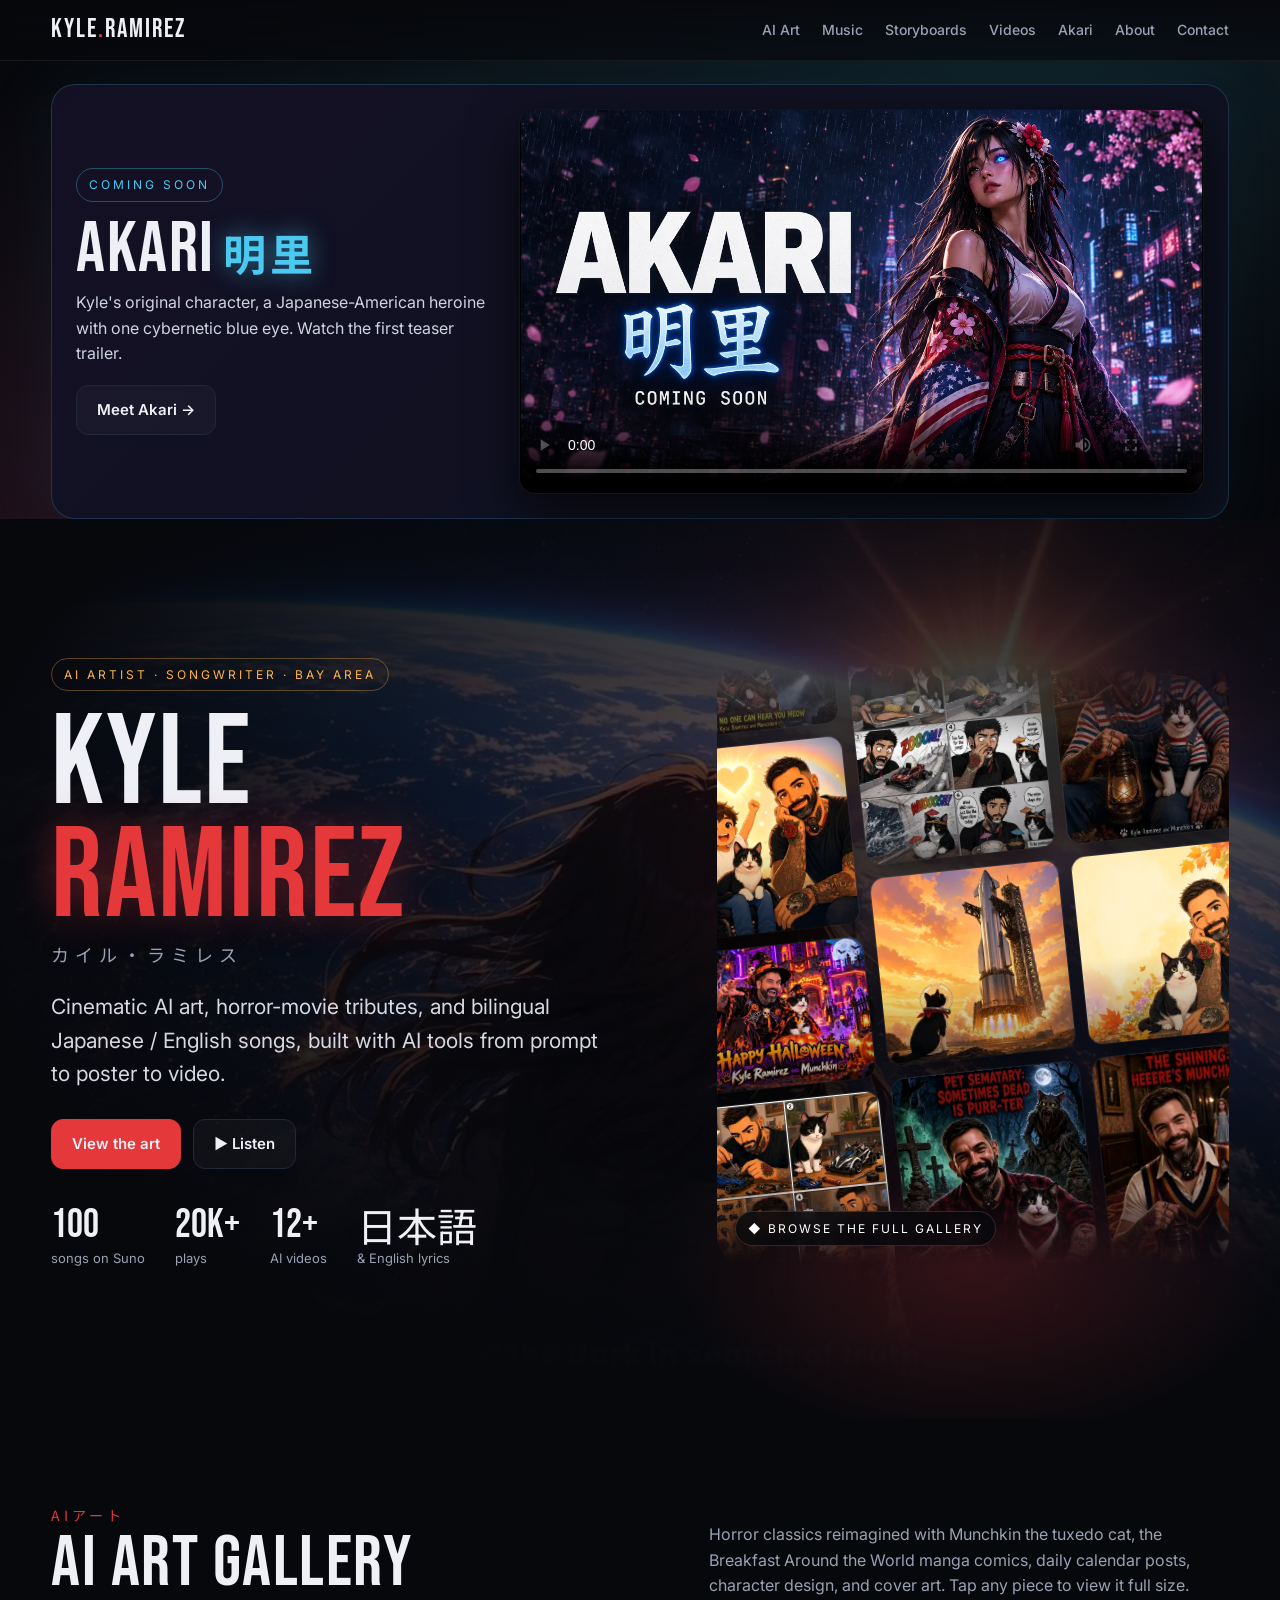
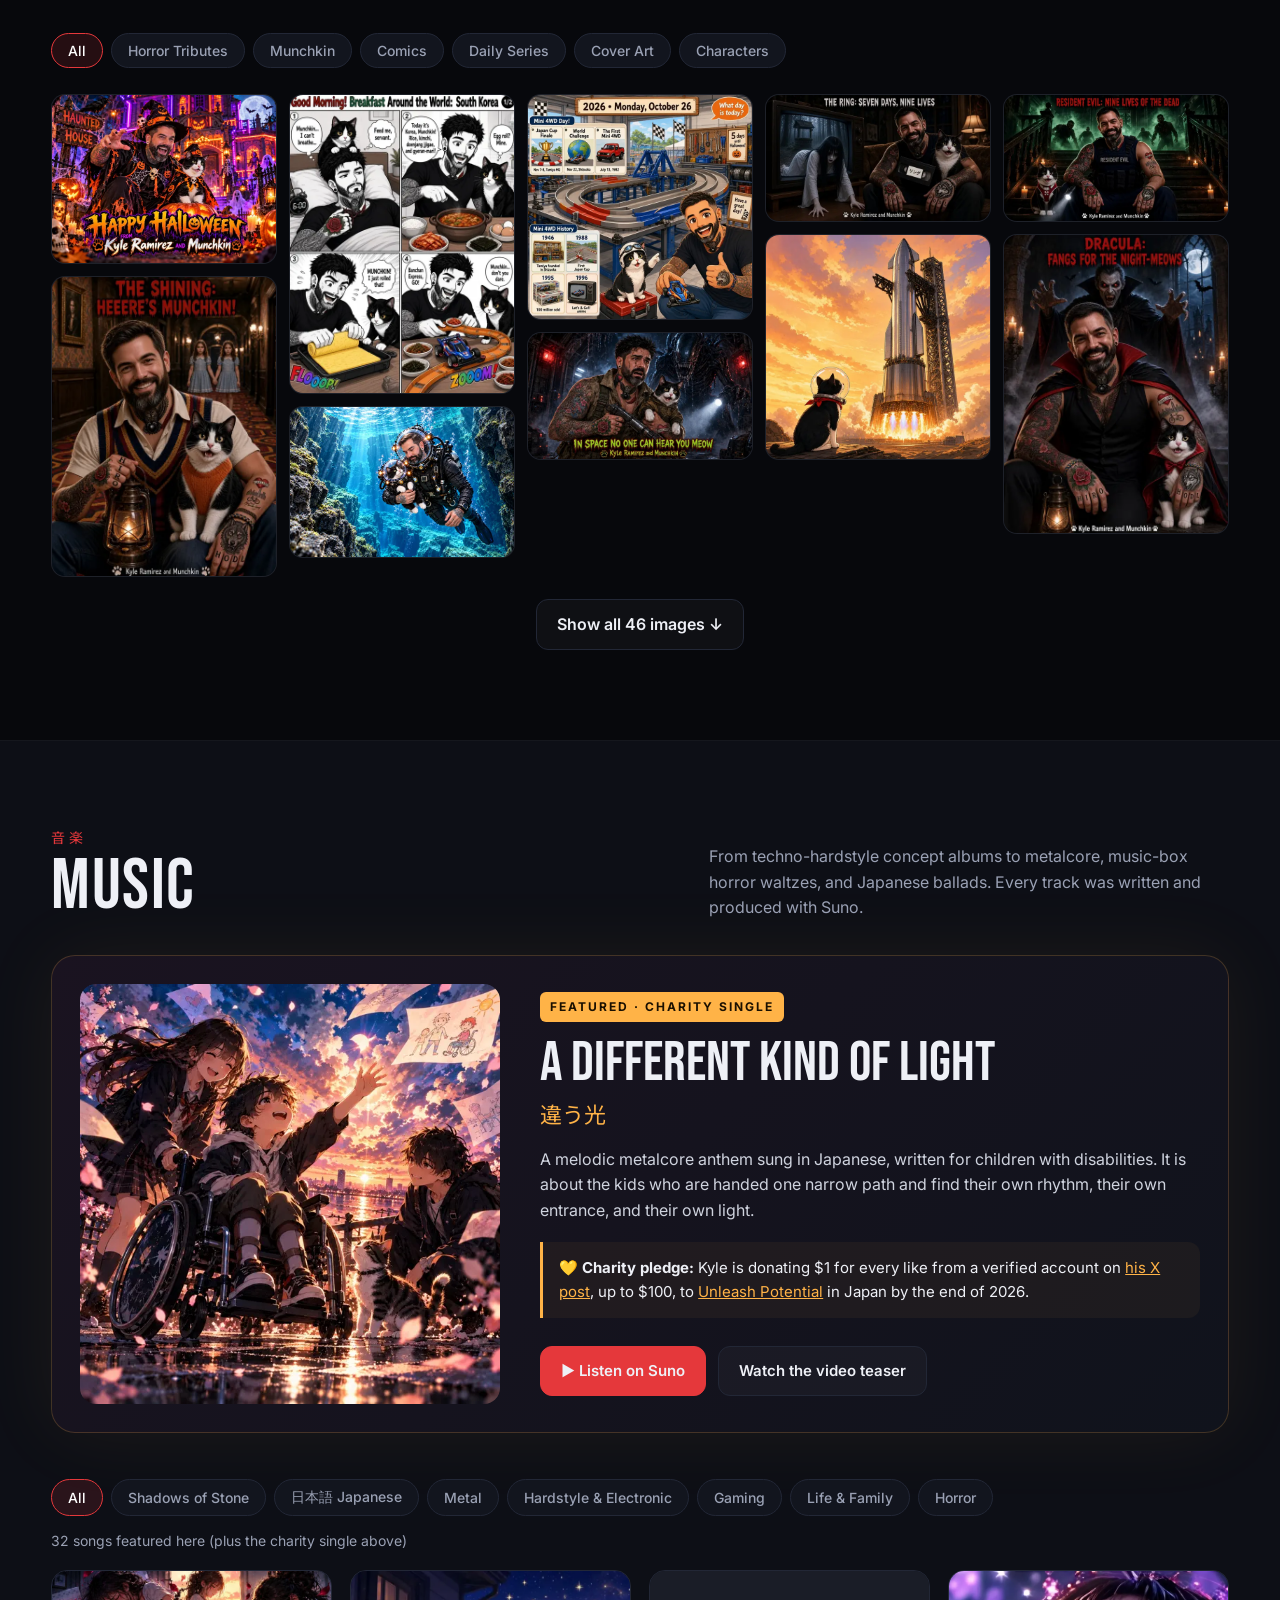
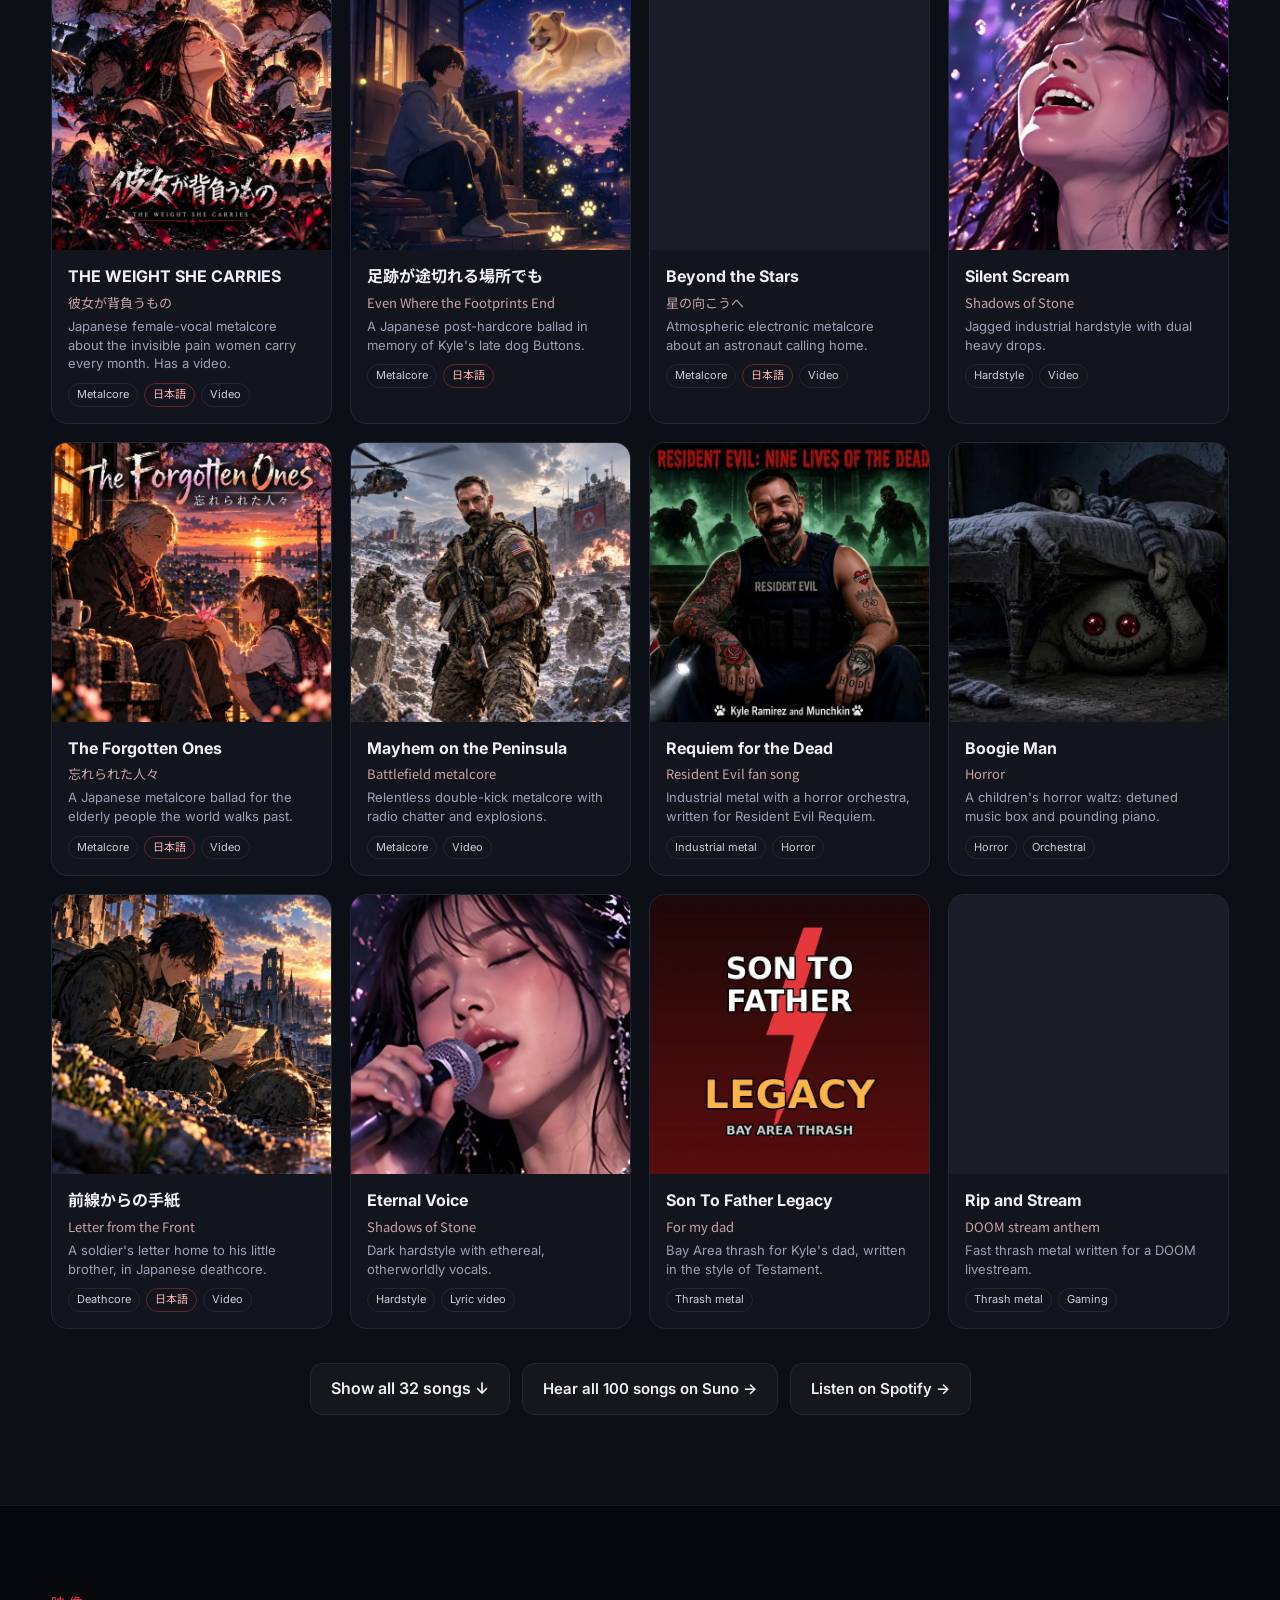
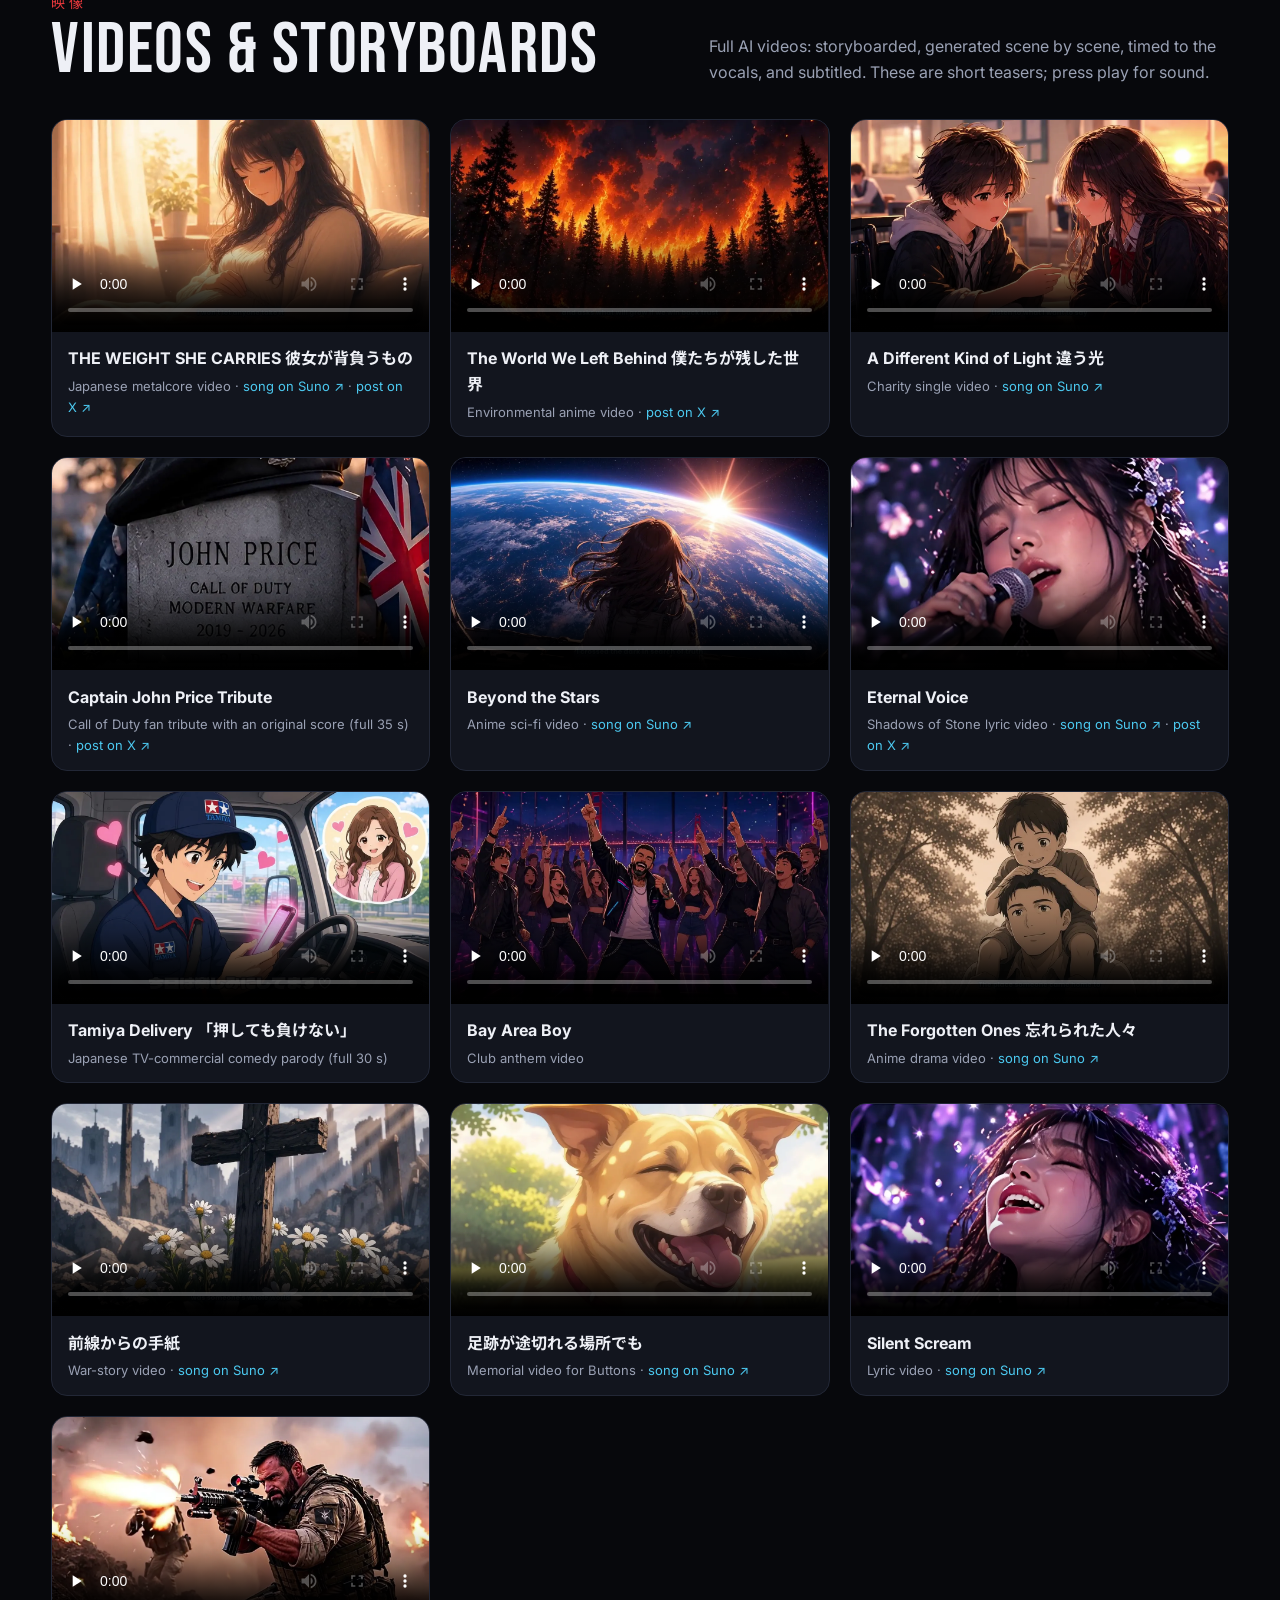
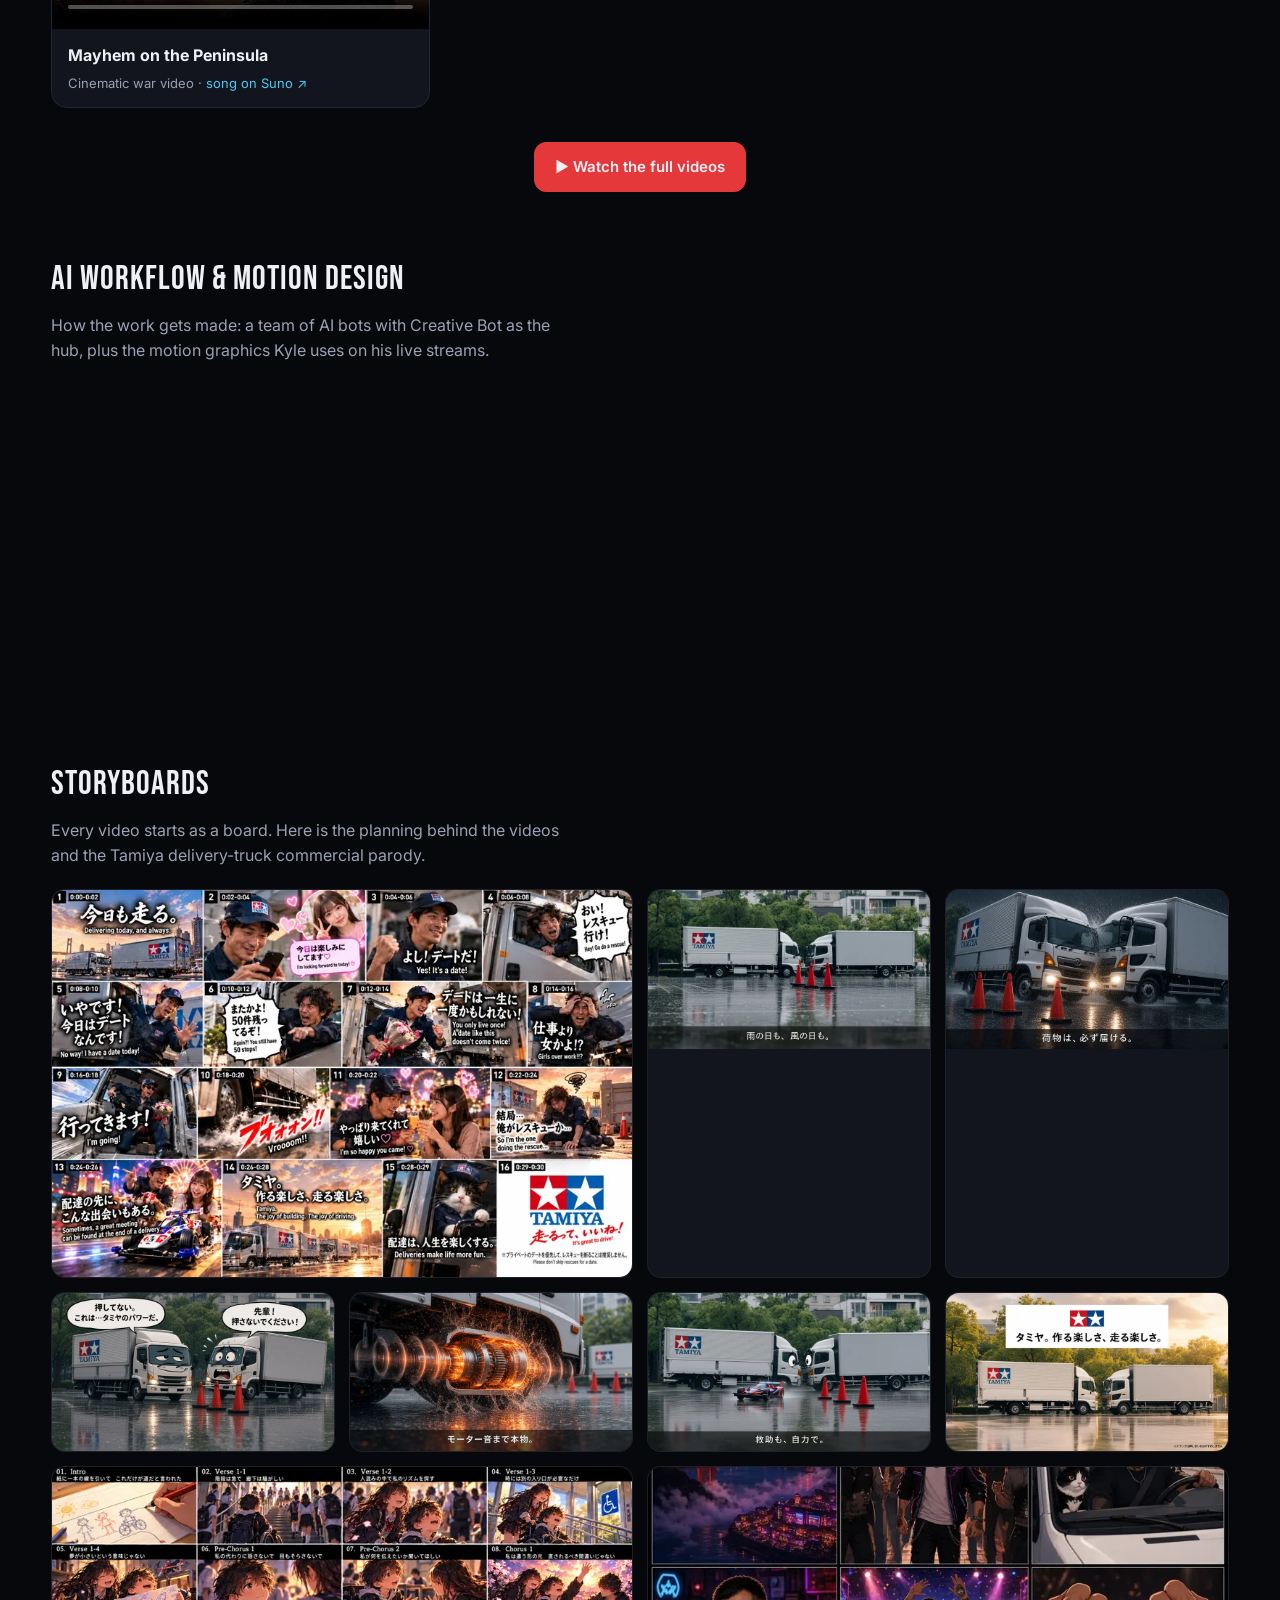
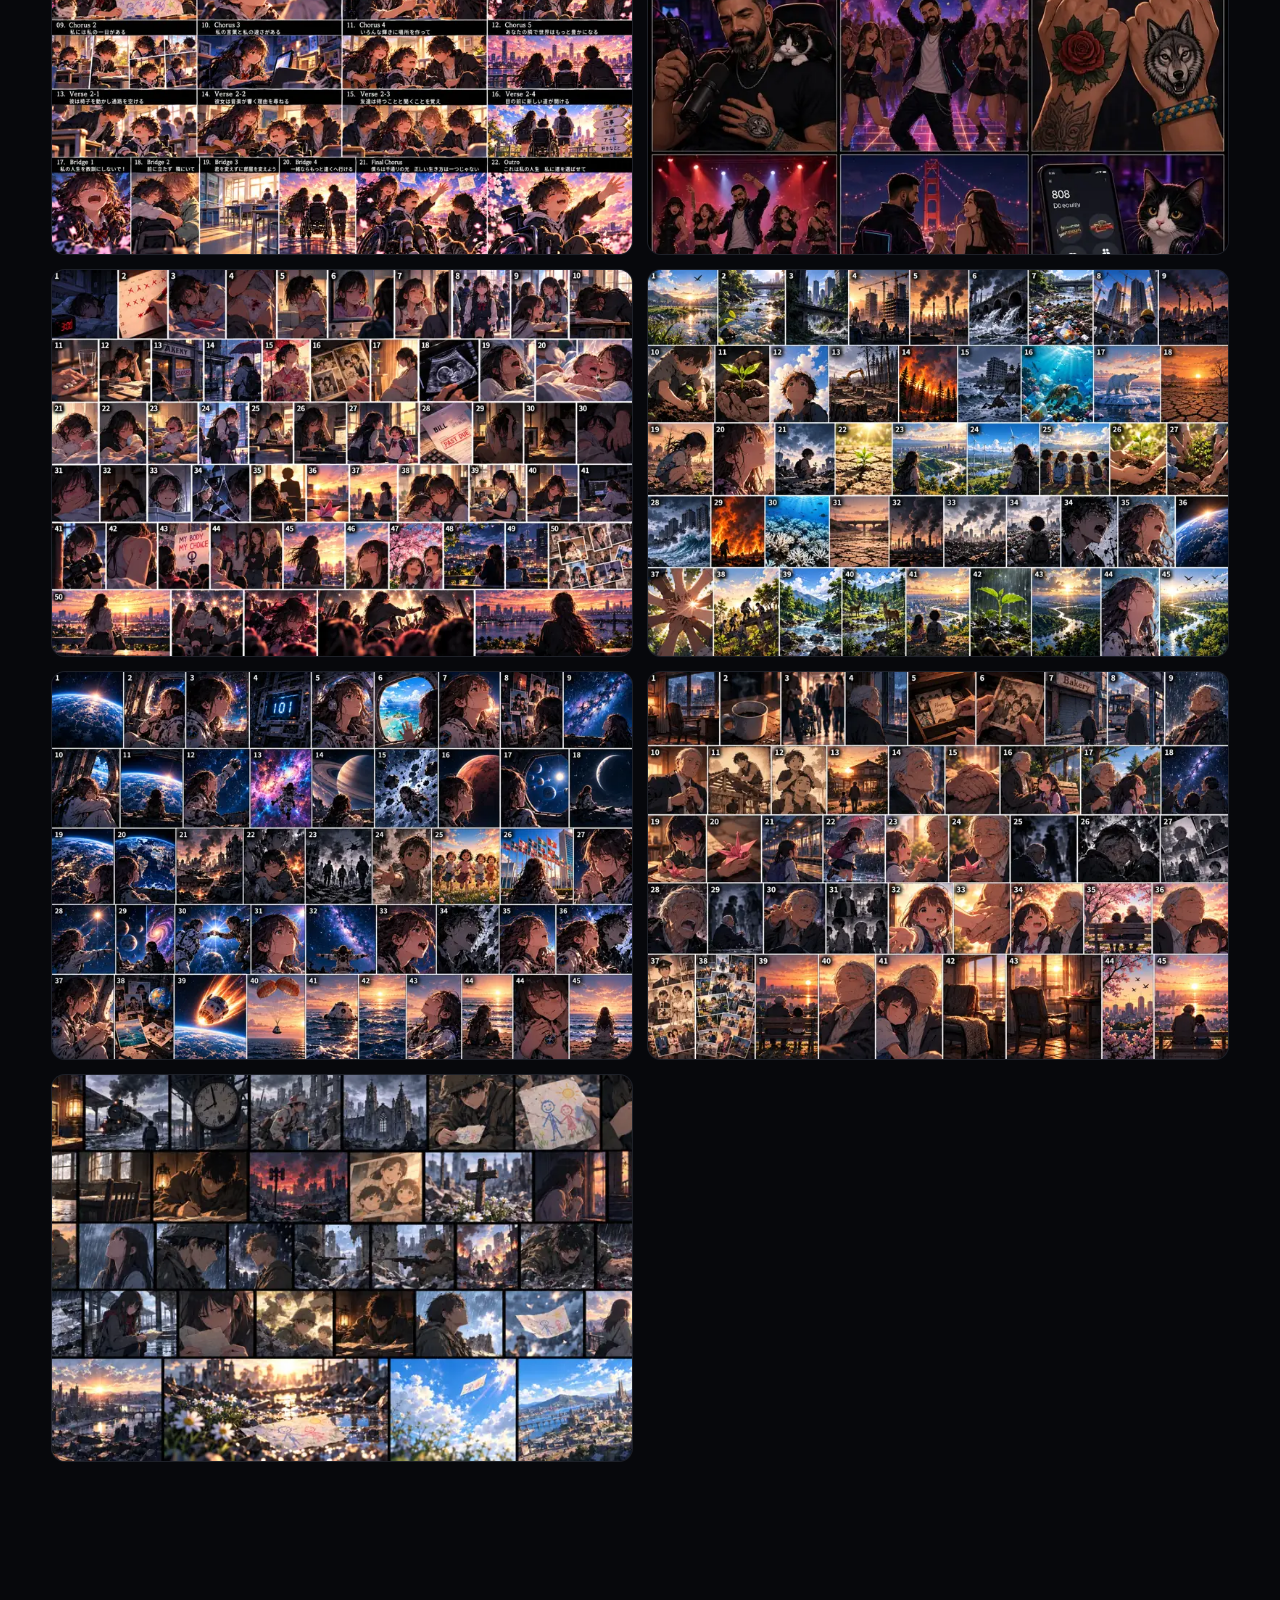
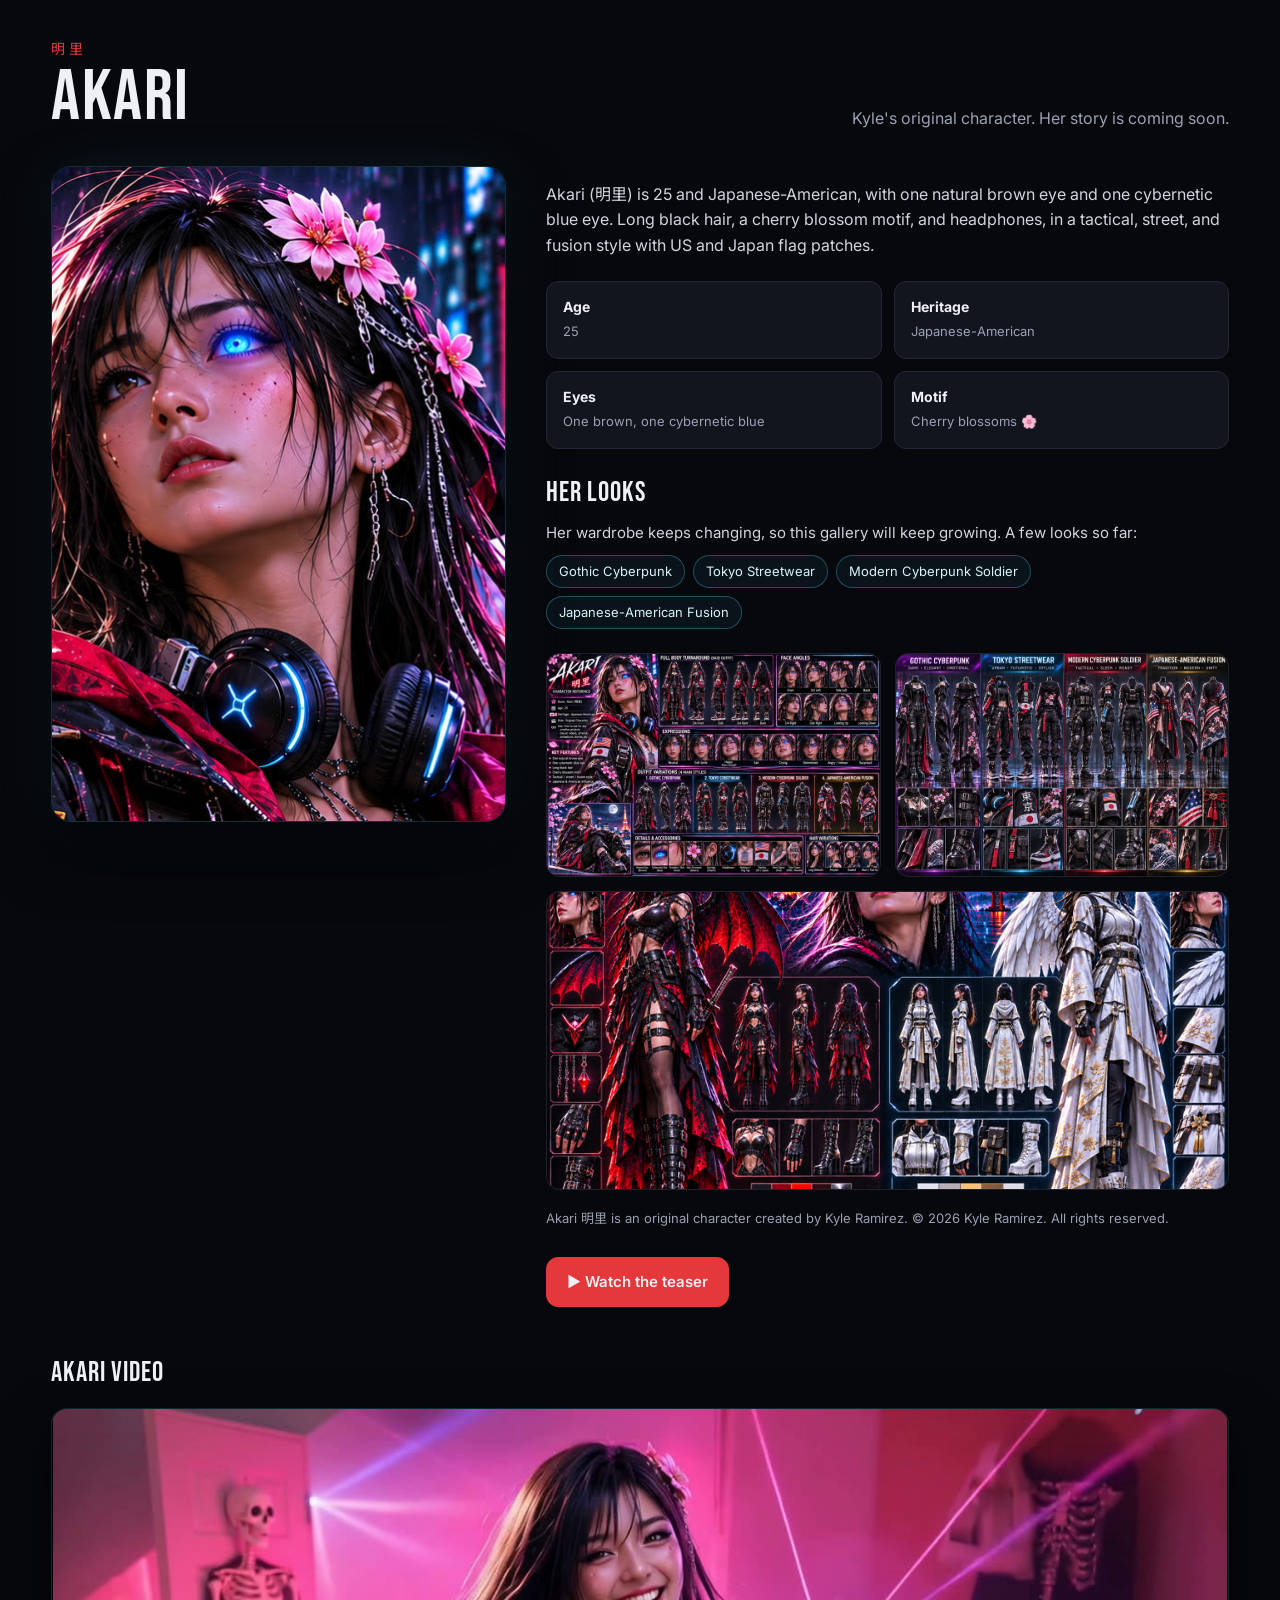
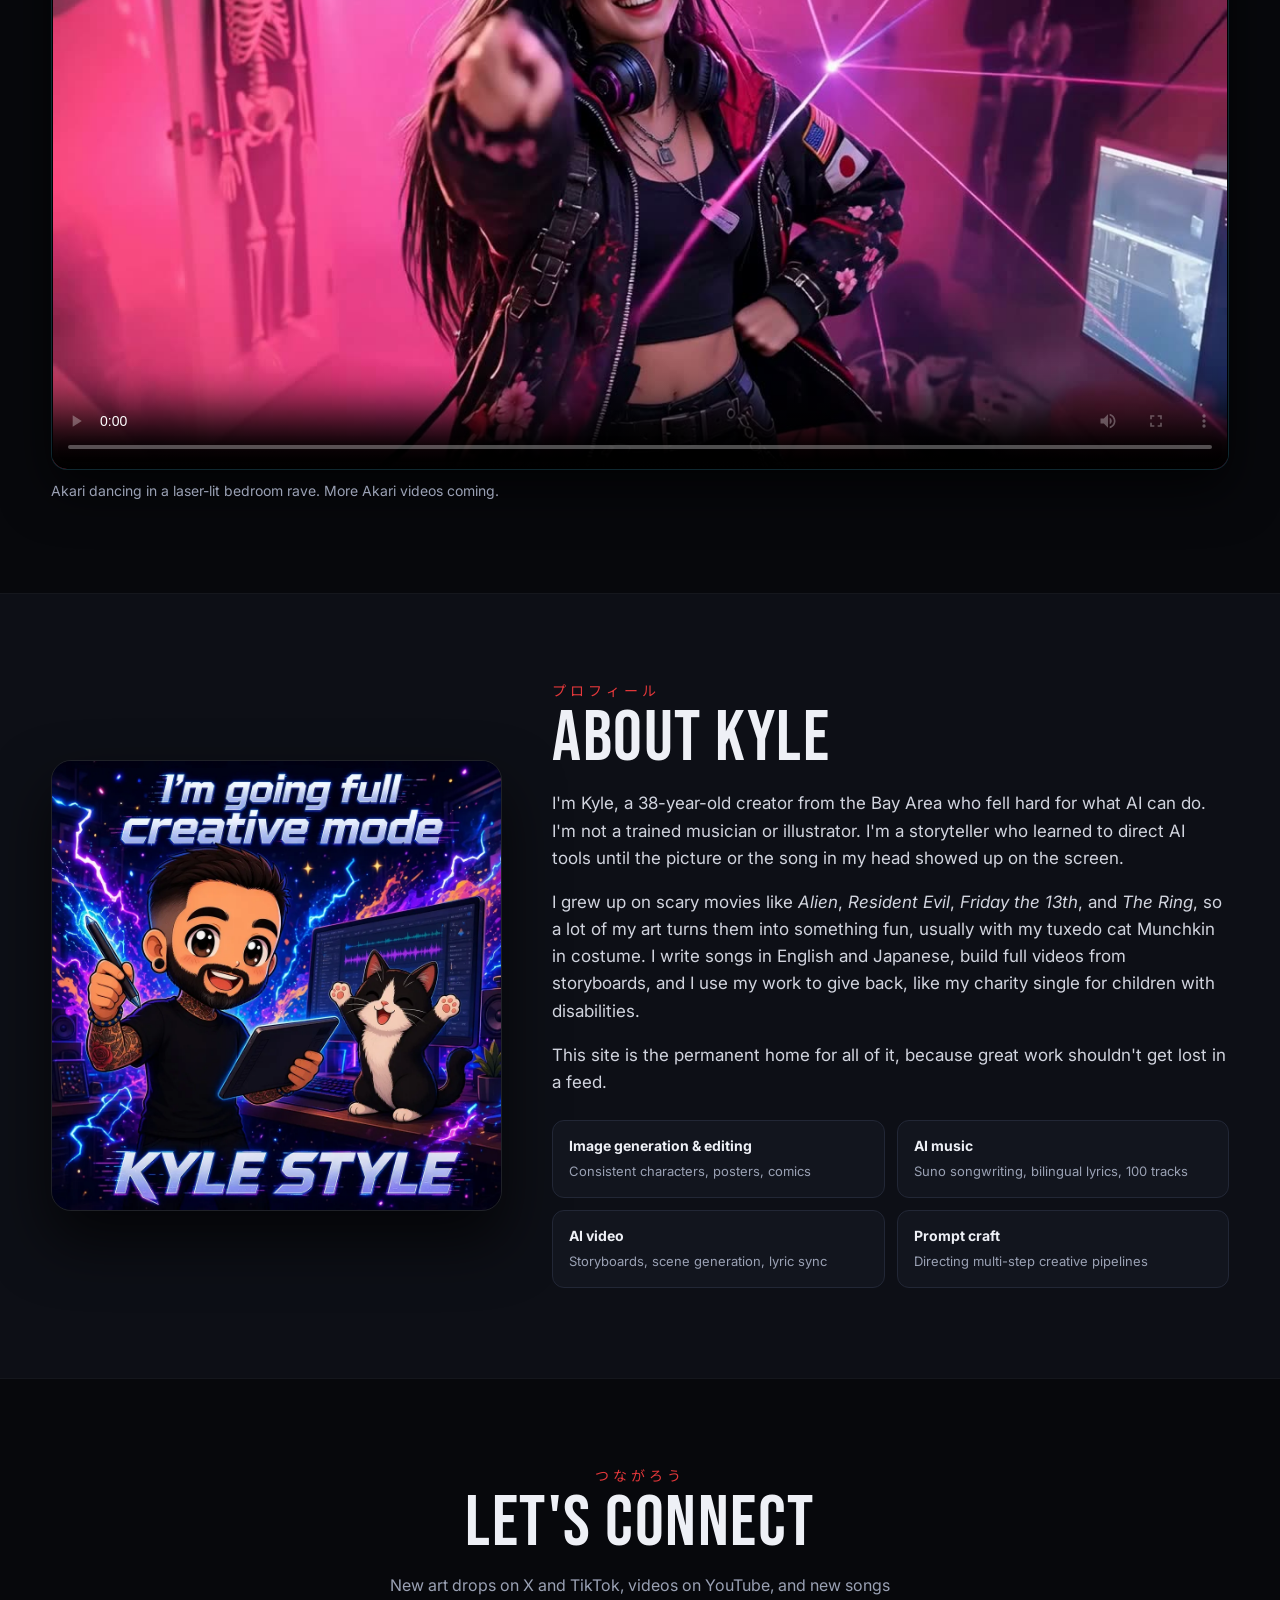
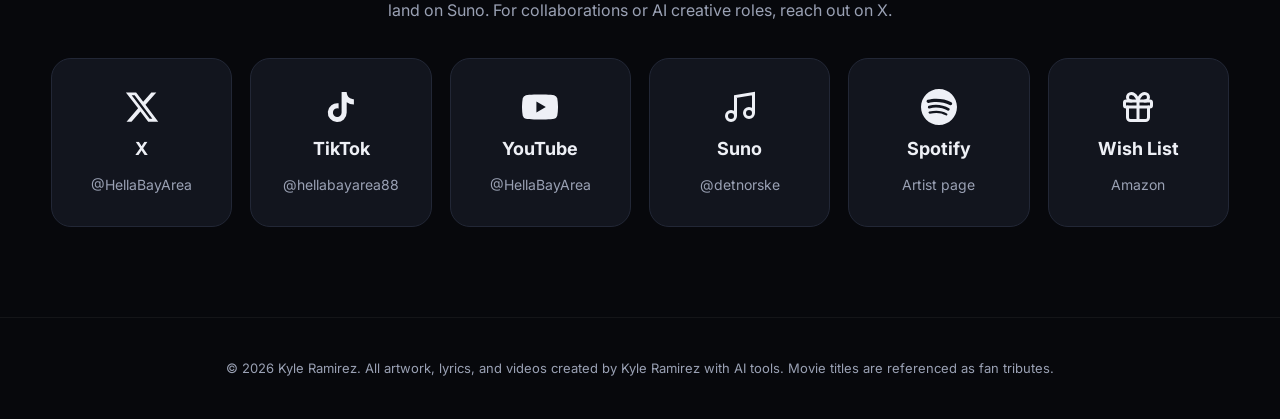
==== index.html @ 523c4b4f "Add Akari video section (dance clip)" ====
<!doctype html>
<html lang="en">
<head>
<meta charset="utf-8">
<meta name="viewport" content="width=device-width, initial-scale=1">
<title>Kyle Ramirez · AI Art & Music</title>
<meta name="description" content="Portfolio of Kyle Ramirez, a Bay Area AI artist and songwriter: horror-movie tribute art, Munchkin comics, bilingual Japanese/English songs, and AI videos.">
<meta property="og:title" content="Kyle Ramirez · AI Art & Music">
<meta property="og:description" content="AI art, bilingual songs, and videos from the Bay Area.">
<meta property="og:image" content="assets/img/alien.webp">
<meta name="theme-color" content="#07080c">
<link rel="preconnect" href="https://fonts.googleapis.com"><link rel="preconnect" href="https://fonts.gstatic.com" crossorigin>
<link href="https://fonts.googleapis.com/css2?family=Bebas+Neue&family=Inter:wght@400;500;600;700&family=Noto+Sans+JP:wght@400;700&display=swap" rel="stylesheet">
<style>
:root{--bg:#07080c;--bg2:#0d0f16;--card:#12151e;--line:#222736;--text:#eef0f6;--muted:#9aa1b4;--red:#e5383b;--amber:#ffb347;--cyan:#4cc9f0;--radius:16px}
*{box-sizing:border-box}html{scroll-behavior:smooth}
body{margin:0;background:var(--bg);color:var(--text);font-family:Inter,"Noto Sans JP",system-ui,-apple-system,Segoe UI,sans-serif;line-height:1.6;-webkit-font-smoothing:antialiased}
a{color:inherit}img{max-width:100%;display:block}
.wrap{width:min(1200px,92vw);margin:0 auto}
.jp{font-family:"Noto Sans JP",Inter,sans-serif}
/* nav */
nav{position:fixed;inset:0 0 auto 0;z-index:50;background:linear-gradient(#07080cee,#07080c99);backdrop-filter:blur(10px);border-bottom:1px solid #ffffff10}
nav .wrap{display:flex;align-items:center;justify-content:space-between;height:60px;gap:16px}
.logo{font-family:"Bebas Neue",Impact,sans-serif;font-size:26px;letter-spacing:2px;text-decoration:none}
.logo span{color:var(--red)}
.links{display:flex;gap:22px;flex-wrap:wrap}
.links a{text-decoration:none;color:var(--muted);font-size:14px;font-weight:500;transition:.2s}
.links a:hover{color:var(--text)}
.burger{display:none;background:none;border:0;color:var(--text);font-size:26px;cursor:pointer}
/* hero */
.hero{position:relative;min-height:min(100vh,920px);display:flex;align-items:center;overflow:hidden;padding:110px 0 70px}
.soon+.hero{padding-top:60px}
.hero-bg{position:absolute;inset:0;background:url(assets/poster/beyond-the-stars.webp) center/cover;opacity:.38;transform:scale(1.05);filter:saturate(1.1)}
.hero::after{content:"";position:absolute;inset:0;background:radial-gradient(ellipse at 70% 40%,transparent 0,#07080c 75%),linear-gradient(transparent 60%,var(--bg))}
.hero .wrap{position:relative;z-index:2;display:grid;grid-template-columns:1.1fr .9fr;gap:40px;align-items:center}
.eyebrow{display:inline-block;font-size:12px;letter-spacing:3px;text-transform:uppercase;color:var(--amber);border:1px solid #ffb34755;padding:6px 12px;border-radius:99px}
h1{font-family:"Bebas Neue",Impact,sans-serif;font-weight:400;font-size:clamp(64px,10vw,140px);line-height:.88;margin:18px 0 6px;letter-spacing:2px}
h1 .accent{color:var(--red);text-shadow:0 0 40px #e5383b66}
.jpname{color:var(--muted);font-size:18px;letter-spacing:6px;margin-bottom:18px}
.tagline{font-size:clamp(17px,2vw,21px);color:#d6d9e3;max-width:560px}
.cta{display:flex;gap:12px;flex-wrap:wrap;margin-top:28px}
.btn{display:inline-flex;align-items:center;gap:8px;padding:12px 20px;border-radius:12px;font-weight:600;font-size:15px;text-decoration:none;border:1px solid var(--line);background:#ffffff08;transition:.2s}
.btn:hover{background:#ffffff14;transform:translateY(-1px)}
.btn.primary{background:var(--red);border-color:var(--red)}
.btn.primary:hover{background:#ff4b4e}
.stats{display:flex;gap:30px;margin-top:36px;flex-wrap:wrap}
.stat b{display:block;font-family:"Bebas Neue",sans-serif;font-size:40px;font-weight:400;line-height:1}
.stat span{color:var(--muted);font-size:13px}
/* hero collage */
.collage{position:relative;height:600px;overflow:hidden;border-radius:26px;
 -webkit-mask-image:linear-gradient(transparent,#000 14%,#000 86%,transparent);mask-image:linear-gradient(transparent,#000 14%,#000 86%,transparent)}
.collage-in{position:absolute;inset:-60px -40px;display:grid;grid-template-columns:repeat(3,minmax(0,1fr));gap:14px;transform:rotate(-6deg)}
.col{display:flex;flex-direction:column;gap:14px;animation:up 60s linear infinite;will-change:transform}
.col.c2{animation-name:down;animation-duration:72s}.col.c3{animation-duration:66s}
.collage:hover .col{animation-play-state:paused}
.col a{display:block;border-radius:14px;overflow:hidden;position:relative;box-shadow:0 18px 40px #000b,0 0 0 1px #ffffff1a;transition:transform .35s,box-shadow .35s;background:var(--card)}
.col a:hover{transform:scale(1.04);box-shadow:0 24px 50px #000d,0 0 0 2px var(--red);z-index:2}
.col img{width:100%;height:auto;filter:saturate(1.05) contrast(1.03)}
.col a::after{content:"";position:absolute;inset:0;background:linear-gradient(transparent 55%,#07080c66)}
@keyframes up{from{transform:translateY(0)}to{transform:translateY(calc(-50% - 7px))}}
@keyframes down{from{transform:translateY(calc(-50% - 7px))}to{transform:translateY(0)}}
.collage-glow{position:absolute;inset:auto -10% -30% -10%;height:60%;background:radial-gradient(ellipse at center,#e5383b33,transparent 70%);pointer-events:none;z-index:-1}
.collage-wrap{position:relative}
.collage-tag{position:absolute;left:18px;bottom:18px;z-index:3;font-size:12px;letter-spacing:2px;text-transform:uppercase;background:#07080ccc;border:1px solid #ffffff22;padding:7px 12px;border-radius:99px;backdrop-filter:blur(6px);text-decoration:none;color:#fff}
.collage-tag:hover{border-color:var(--red)}
@media (prefers-reduced-motion:reduce){.col{animation:none}}
/* sections */
section{padding:90px 0;position:relative}
.sec-head{display:flex;align-items:end;justify-content:space-between;gap:20px;flex-wrap:wrap;margin-bottom:34px}
h2{font-family:"Bebas Neue",Impact,sans-serif;font-weight:400;font-size:clamp(44px,6vw,72px);line-height:.95;margin:0;letter-spacing:1.5px}
h2 small{display:block;font-family:"Noto Sans JP",sans-serif;font-size:14px;letter-spacing:4px;color:var(--red);margin-bottom:8px}
.lead{color:var(--muted);max-width:520px;margin:0}
.alt{background:var(--bg2);border-top:1px solid #ffffff08;border-bottom:1px solid #ffffff08}
/* filters */
.filters{display:flex;gap:8px;flex-wrap:wrap;margin-bottom:26px}
.filters button{background:var(--card);border:1px solid var(--line);color:var(--muted);padding:8px 16px;border-radius:99px;font:500 14px Inter,sans-serif;cursor:pointer;transition:.2s}
.filters button.on,.filters button:hover{color:#fff;border-color:var(--red);background:#e5383b22}
/* gallery masonry */
.masonry{columns:5 190px;column-gap:12px}
.masonry .tile{margin-bottom:12px}
.art-more{display:flex;justify-content:center;margin-top:22px}
.tile{break-inside:avoid;margin:0 0 16px;position:relative;border-radius:14px;overflow:hidden;cursor:zoom-in;background:var(--card);border:1px solid #ffffff0d}
.tile img{width:100%;height:auto;transition:transform .5s}
.tile:hover img{transform:scale(1.04)}
.tile figcaption{position:absolute;inset:auto 0 0 0;padding:30px 14px 12px;background:linear-gradient(transparent,#000d);font-size:14px;font-weight:600;opacity:0;transform:translateY(8px);transition:.3s}
.tile figcaption span{display:block;font-weight:400;color:#c7cad6;font-size:12px}
.tile:hover figcaption,.tile:focus figcaption{opacity:1;transform:none}
@media (hover:none){.tile figcaption{opacity:1;transform:none}}
/* featured song */
.feature{display:grid;grid-template-columns:420px 1fr;gap:40px;align-items:center;background:linear-gradient(135deg,#1a1320,#10131c);border:1px solid #ffb34733;border-radius:24px;padding:28px;margin-bottom:46px;box-shadow:0 0 80px #ffb34712}
.feature img{border-radius:16px;width:100%;aspect-ratio:1;object-fit:cover}
.badge{display:inline-block;font-size:12px;font-weight:700;letter-spacing:2px;text-transform:uppercase;color:#1a1000;background:var(--amber);padding:5px 10px;border-radius:6px}
.feature h3{font-family:"Bebas Neue",sans-serif;font-weight:400;font-size:clamp(38px,4.5vw,56px);line-height:1;margin:14px 0 4px}
.feature .jp{font-size:22px;color:var(--amber)}
.feature p{color:#cfd3de}
.charity{border-left:3px solid var(--amber);background:#ffb3470d;padding:14px 16px;border-radius:0 12px 12px 0;margin:18px 0;font-size:15px}
.charity a{color:var(--amber)}
/* song grid */
.songs{display:grid;grid-template-columns:repeat(auto-fill,minmax(250px,1fr));gap:18px}
.song{background:var(--card);border:1px solid var(--line);border-radius:var(--radius);overflow:hidden;display:flex;flex-direction:column;text-decoration:none;transition:.25s}
.song:hover{transform:translateY(-4px);border-color:#e5383b88;box-shadow:0 20px 40px #0008}
.song .art{position:relative;aspect-ratio:1;overflow:hidden}
.song .art img{width:100%;height:100%;object-fit:cover}
.song .play{position:absolute;right:12px;bottom:12px;width:46px;height:46px;border-radius:50%;background:var(--red);display:grid;place-items:center;box-shadow:0 6px 20px #e5383b88;opacity:0;transform:scale(.8);transition:.25s}
.song:hover .play{opacity:1;transform:none}
.song .meta{padding:14px 16px 16px}
.song h4{margin:0 0 4px;font-size:16px}
.song p{margin:0;color:var(--muted);font-size:13px;line-height:1.45}
.tags{display:flex;gap:6px;flex-wrap:wrap;margin-top:10px}
.tags i{font-style:normal;font-size:11px;color:#c9cde0;border:1px solid var(--line);padding:2px 8px;border-radius:99px}
.tags i.jpt{border-color:#e5383b66;color:#ffb3b4}
.more{text-align:center;margin-top:34px;display:flex;gap:12px;justify-content:center;flex-wrap:wrap}
.song.hide{display:none}
.song .art img{background:#1a1d27}
.tags i.x{border-color:#ffb34766;color:#ffd59a}
.count{color:var(--muted);font-size:14px;margin:-12px 0 18px}
.workflow{display:grid;grid-template-columns:repeat(auto-fill,minmax(300px,1fr));gap:20px}
/* videos */
.videos{display:grid;grid-template-columns:repeat(auto-fill,minmax(340px,1fr));gap:20px}
.vcard{background:var(--card);border:1px solid var(--line);border-radius:var(--radius);overflow:hidden}
.vcard video{width:100%;aspect-ratio:16/9;display:block;background:#000;object-fit:cover}
.vcard .meta{padding:14px 16px}
.vcard h4{margin:0;font-size:16px}.vcard p{margin:4px 0 0;color:var(--muted);font-size:13px}
.vcard .meta a{color:var(--cyan);font-size:13px;text-decoration:none}
h3.sub{font-family:"Bebas Neue",sans-serif;font-weight:400;font-size:34px;letter-spacing:1px;margin:60px 0 6px}
.boards{display:grid;grid-template-columns:repeat(auto-fill,minmax(260px,1fr));gap:14px}
.boards .tile{margin:0}
.boards .tile img{aspect-ratio:16/9;object-fit:cover}
.boards .wide{grid-column:span 2}
.boards .wide img{aspect-ratio:3/2}
/* about */
.about{display:grid;grid-template-columns:minmax(0,.8fr) minmax(0,1.2fr);gap:50px;align-items:center}
.about img{border-radius:20px;border:1px solid #ffffff14;box-shadow:0 30px 60px #000a}
.about p{color:#d1d4de;font-size:17px}
.skills{display:grid;grid-template-columns:repeat(2,1fr);gap:12px;margin-top:24px}
.skill{background:var(--card);border:1px solid var(--line);border-radius:12px;padding:14px 16px}
.skill b{display:block;font-size:14px}.skill span{color:var(--muted);font-size:13px}
/* contact */
.contact{text-align:center}
.socials{display:grid;grid-template-columns:repeat(6,minmax(0,1fr));gap:18px;margin-top:34px}
.social{display:flex;flex-direction:column;align-items:center;gap:10px;padding:30px 20px;background:var(--card);border:1px solid var(--line);border-radius:20px;text-decoration:none;transition:.25s}
.social:hover{transform:translateY(-4px);border-color:var(--red)}
.social svg{width:36px;height:36px}
.social b{font-size:18px}.social span{color:var(--muted);font-size:14px}
footer{padding:40px 0;border-top:1px solid #ffffff0d;color:var(--muted);font-size:13px;text-align:center}
/* coming soon banner */
.soon{padding:84px 0 0;background:radial-gradient(ellipse at 80% 0,#4cc9f01f,transparent 60%),radial-gradient(ellipse at 10% 100%,#ff5fa21a,transparent 60%)}
.soon-in{display:grid;grid-template-columns:minmax(0,.75fr) minmax(0,1.25fr);gap:32px;align-items:center;background:linear-gradient(135deg,#141024,#0d1220);border:1px solid #4cc9f033;border-radius:24px;padding:24px;box-shadow:0 0 80px #4cc9f012}
.soon .eyebrow{color:var(--cyan);border-color:#4cc9f055}
.soon h2{margin:14px 0 6px}.soon h2 .jp{font-family:"Noto Sans JP",sans-serif;font-weight:700;font-size:.6em;color:var(--cyan);letter-spacing:4px;margin-left:8px;text-shadow:0 0 24px #4cc9f088}
.soon p{color:#cfd3de;margin:0 0 18px}
.soon video{width:100%;aspect-ratio:16/9;display:block;background:#000;border-radius:16px;border:1px solid #ffffff14;box-shadow:0 20px 50px #000a}
/* akari */
.akari{display:grid;grid-template-columns:minmax(0,.8fr) minmax(0,1.2fr);gap:40px;align-items:start}
.akari-lead img{border-radius:20px;border:1px solid #4cc9f033;box-shadow:0 30px 60px #000a,0 0 60px #4cc9f01a;width:100%;aspect-ratio:1;object-fit:cover}
.akari .facts{display:grid;grid-template-columns:repeat(2,1fr);gap:12px;margin:22px 0}
.akari .styles{display:flex;flex-wrap:wrap;gap:8px;margin:6px 0 24px}
.akari .styles i{font-style:normal;font-size:13px;color:#d6f3fc;border:1px solid #4cc9f055;background:#4cc9f00f;padding:5px 12px;border-radius:99px}
.akari p{color:#d1d4de}
.akari-video video{width:100%;aspect-ratio:16/9;display:block;background:#000;border-radius:16px;border:1px solid #4cc9f033;box-shadow:0 20px 50px #000a}
.akari-sheets{display:grid;grid-template-columns:repeat(2,minmax(0,1fr));gap:14px}
.akari-sheets .tile:last-child:nth-child(odd){grid-column:1/-1}.akari-sheets .tile:last-child:nth-child(odd) img{aspect-ratio:16/7}
.akari-sheets .tile{margin:0}.akari-sheets .tile img{aspect-ratio:3/2;object-fit:cover}
/* lightbox */
.lb{position:fixed;inset:0;z-index:100;background:#000e;display:none;align-items:center;justify-content:center;padding:4vh 4vw}
.lb.open{display:flex}
.lb figure{margin:0;max-width:100%;max-height:100%;display:flex;flex-direction:column;align-items:center}
.lb img{max-width:92vw;max-height:82vh;border-radius:10px;box-shadow:0 20px 60px #000}
.lb figcaption{margin-top:12px;text-align:center;font-weight:600}
.lb figcaption span{display:block;color:var(--muted);font-weight:400;font-size:13px}
.lb button{position:absolute;background:#ffffff14;border:1px solid #ffffff22;color:#fff;width:48px;height:48px;border-radius:50%;font-size:22px;cursor:pointer}
.lb .x{top:18px;right:18px}.lb .prev{left:18px;top:50%}.lb .next{right:18px;top:50%}
.lb button:hover{background:var(--red)}
.reveal{opacity:0;transform:translateY(24px);transition:opacity .8s,transform .8s}
.reveal.in{opacity:1;transform:none}
@media (max-width:900px){
 .hero .wrap{grid-template-columns:1fr}.collage{height:440px}.collage-in{inset:-40px -30px;gap:10px}.col{gap:10px}
 .feature{grid-template-columns:1fr;padding:18px}
 .about{grid-template-columns:minmax(0,1fr)}.about img{max-width:min(420px,100%);margin:0 auto}
 .boards .wide{grid-column:auto}
 .soon-in{grid-template-columns:minmax(0,1fr);padding:18px}.soon-in>div:first-child{order:2}
 .akari{grid-template-columns:minmax(0,1fr)}.akari-lead img{max-width:min(420px,100%);margin:0 auto}
 .socials{display:flex;flex-wrap:wrap;justify-content:center}.social{flex:0 1 calc(50% - 9px)}
}
@media (max-width:720px){
 .links{display:none;position:absolute;top:60px;left:0;right:0;flex-direction:column;gap:0;background:#07080cf5;border-bottom:1px solid var(--line)}
 .links.open{display:flex}.links a{padding:14px 6vw;font-size:16px}
 .burger{display:block}
 section{padding:64px 0}
 .masonry{columns:2 150px;column-gap:10px}.masonry .tile{margin-bottom:10px}
 .videos{grid-template-columns:1fr}
 .songs{grid-template-columns:repeat(2,1fr);gap:12px}
 .song .meta{padding:10px 12px 12px}.song h4{font-size:14px}.song p{display:none}
 .socials{grid-template-columns:1fr}.social{flex-basis:100%}
 .skills{grid-template-columns:1fr}
 .soon{padding-top:76px}.akari-sheets{grid-template-columns:minmax(0,1fr)}
 .stats{gap:22px}.stat b{font-size:32px}
 .collage{height:400px;border-radius:20px}.col a{border-radius:10px}
 .hero{padding:96px 0 40px;min-height:0}.hero .wrap{gap:28px}
 .stats{display:grid;grid-template-columns:repeat(4,auto);justify-content:space-between;gap:10px;margin-top:26px}.stat b{font-size:28px}.stat span{font-size:11px;display:block;line-height:1.3}
 .lb .prev,.lb .next{top:auto;bottom:18px}
}
</style>
</head>
<body>
<nav><div class="wrap">
 <a class="logo" href="#top">KYLE<span>.</span>RAMIREZ</a>
 <button class="burger" aria-label="Menu" onclick="document.querySelector('.links').classList.toggle('open')">☰</button>
 <div class="links" onclick="this.classList.remove('open')">
  <a href="#art">AI Art</a><a href="#music">Music</a><a href="#videos">Storyboards</a><a href="music-videos.html">Videos</a><a href="#akari">Akari</a><a href="#about">About</a><a href="#contact">Contact</a>
 </div>
</div></nav>

<section class="soon" id="coming-soon" aria-label="Coming soon: Akari">
 <div class="wrap soon-in">
  <div>
   <span class="eyebrow">Coming Soon</span>
   <h2>Akari<span class="jp">明里</span></h2>
   <p>Kyle's original character, a Japanese-American heroine with one cybernetic blue eye. Watch the first teaser trailer.</p>
   <a class="btn" href="#akari">Meet Akari →</a>
  </div>
  <video controls preload="metadata" playsinline poster="assets/poster/akari-teaser.jpg" src="assets/video/akari-teaser.mp4" aria-label="Akari 明里 teaser trailer"></video>
 </div>
</section>

<header class="hero" id="top">
 <div class="hero-bg"></div>
 <div class="wrap">
  <div>
   <span class="eyebrow">AI Artist · Songwriter · Bay Area</span>
   <h1>Kyle<br><span class="accent">Ramirez</span></h1>
   <div class="jpname jp">カイル・ラミレス</div>
   <p class="tagline">Cinematic AI art, horror-movie tributes, and bilingual Japanese / English songs, built with AI tools from prompt to poster to video.</p>
   <div class="cta">
    <a class="btn primary" href="#art">View the art</a>
    <a class="btn" href="#music">▶ Listen</a>
   </div>
   <div class="stats">
    <div class="stat"><b>100</b><span>songs on Suno</span></div>
    <div class="stat"><b>20K+</b><span>plays</span></div>
    <div class="stat"><b>12+</b><span>AI videos</span></div>
    <div class="stat"><b class="jp" style="font-family:'Noto Sans JP'">日本語</b><span>&amp; English lyrics</span></div>
   </div>
  </div>
  <div class="collage-wrap">
   <div class="collage" id="collage" aria-label="A mix of Kyle's AI artwork"><div class="collage-in" id="collage-in"></div></div>
   <div class="collage-glow"></div>
   <a class="collage-tag" href="#art">◆ Browse the full gallery</a>
  </div>
 </div>
</header>

<section id="art">
 <div class="wrap">
  <div class="sec-head reveal">
   <h2><small class="jp">AIアート</small>AI Art Gallery</h2>
   <p class="lead">Horror classics reimagined with Munchkin the tuxedo cat, the Breakfast Around the World manga comics, daily calendar posts, character design, and cover art. Tap any piece to view it full size.</p>
  </div>
  <div class="filters" id="filters"></div>
  <div class="masonry" id="gallery"></div>
  <div class="art-more"><button class="btn" id="art-more" style="cursor:pointer;color:inherit;font:inherit;font-weight:600">Show all</button></div>
 </div>
</section>

<section id="music" class="alt">
 <div class="wrap">
  <div class="sec-head reveal">
   <h2><small class="jp">音楽</small>Music</h2>
   <p class="lead">From techno-hardstyle concept albums to metalcore, music-box horror waltzes, and Japanese ballads. Every track was written and produced with Suno.</p>
  </div>

  <article class="feature reveal">
   <img src="assets/covers/different-light.webp" alt="A Different Kind of Light cover art" loading="lazy">
   <div>
    <span class="badge">Featured · Charity single</span>
    <h3>A Different Kind of Light</h3>
    <div class="jp">違う光</div>
    <p>A melodic metalcore anthem sung in Japanese, written for children with disabilities. It is about the kids who are handed one narrow path and find their own rhythm, their own entrance, and their own light.</p>
    <div class="charity">💛 <b>Charity pledge:</b> Kyle is donating $1 for every like from a verified account on <a href="https://x.com/HellaBayArea/status/2114258221347287448" target="_blank" rel="noopener">his X post</a>, up to $100, to <a href="https://unleashpotential.jp" target="_blank" rel="noopener">Unleash Potential</a> in Japan by the end of 2026.</div>
    <div class="cta">
     <a class="btn primary" href="https://suno.com/song/025d9200-f3dc-4bb0-976a-91af5b84df49" target="_blank" rel="noopener">▶ Listen on Suno</a>
     <a class="btn" href="#videos">Watch the video teaser</a>
    </div>
   </div>
  </article>

  <div class="filters" id="song-filters"></div>
  <p class="count" id="song-count"></p>
  <div class="songs" id="songs"></div>
  <div class="more"><button class="btn" id="song-more" style="cursor:pointer;color:inherit;font:inherit;font-weight:600">Show all</button><a class="btn" href="https://suno.com/@detnorske" target="_blank" rel="noopener">Hear all 100 songs on Suno →</a><a class="btn" href="https://open.spotify.com/artist/5veTJMjUyzIwWuyG2h6DSA" target="_blank" rel="noopener noreferrer">Listen on Spotify →</a></div>
 </div>
</section>

<section id="videos">
 <div class="wrap">
  <div class="sec-head reveal">
   <h2><small class="jp">映像</small>Videos &amp; Storyboards</h2>
   <p class="lead">Full AI videos: storyboarded, generated scene by scene, timed to the vocals, and subtitled. These are short teasers; press play for sound.</p>
  </div>
  <div class="videos" id="videos-grid"></div>
  <div class="more"><a class="btn primary" href="music-videos.html">▶ Watch the full videos</a></div>
  <h3 class="sub">AI Workflow &amp; Motion Design</h3>
  <p class="lead" style="margin-bottom:20px">How the work gets made: a team of AI bots with Creative Bot as the hub, plus the motion graphics Kyle uses on his live streams.</p>
  <div class="workflow" id="work-grid"></div>
  <h3 class="sub">Storyboards</h3>
  <p class="lead" style="margin-bottom:20px">Every video starts as a board. Here is the planning behind the videos and the Tamiya delivery-truck commercial parody.</p>
  <div class="boards" id="boards"></div>
 </div>
</section>

<section id="akari">
 <div class="wrap">
  <div class="sec-head reveal">
   <h2><small class="jp">明里</small>Akari</h2>
   <p class="lead">Kyle's original character. Her story is coming soon.</p>
  </div>
  <div class="akari">
   <div class="akari-lead reveal"><img src="assets/akari/akari-avatar.jpg" alt="Akari portrait: long black hair, cherry blossoms, one glowing blue cybernetic eye, headphones" loading="lazy" width="656" height="656"></div>
   <div class="reveal">
    <p>Akari (明里) is 25 and Japanese-American, with one natural brown eye and one cybernetic blue eye. Long black hair, a cherry blossom motif, and headphones, in a tactical, street, and fusion style with US and Japan flag patches.</p>
    <div class="facts">
     <div class="skill"><b>Age</b><span>25</span></div>
     <div class="skill"><b>Heritage</b><span>Japanese-American</span></div>
     <div class="skill"><b>Eyes</b><span>One brown, one cybernetic blue</span></div>
     <div class="skill"><b>Motif</b><span>Cherry blossoms 🌸</span></div>
    </div>
    <h3 class="sub" style="margin:0 0 6px;font-size:28px">Her looks</h3>
    <p style="margin:0 0 10px;font-size:15px">Her wardrobe keeps changing, so this gallery will keep growing. A few looks so far:</p>
    <div class="styles"><i>Gothic Cyberpunk</i><i>Tokyo Streetwear</i><i>Modern Cyberpunk Soldier</i><i>Japanese-American Fusion</i></div>
    <div class="akari-sheets" id="akari-sheets"></div>
    <p style="font-size:13px;color:#9aa0b4;margin:18px 0 0">Akari 明里 is an original character created by Kyle Ramirez. © 2026 Kyle Ramirez. All rights reserved.</p>
    <div class="cta"><a class="btn primary" href="#coming-soon">▶ Watch the teaser</a></div>
   </div>
  </div>
  <div class="akari-video reveal">
   <h3 class="sub" style="margin:44px 0 12px;font-size:28px">Akari video</h3>
   <video controls preload="metadata" playsinline poster="assets/poster/akari-dance.jpg" src="assets/video/akari-dance.mp4" aria-label="Akari dancing in a laser-lit bedroom rave"></video>
   <p style="font-size:14px;color:#9aa0b4;margin:10px 0 0">Akari dancing in a laser-lit bedroom rave. More Akari videos coming.</p>
  </div>
 </div>
</section>

<section id="about" class="alt">
 <div class="wrap about">
  <img src="assets/img/creative-mode.webp" alt="Kyle's chibi character in full creative mode" loading="lazy" class="reveal">
  <div class="reveal">
   <h2><small class="jp">プロフィール</small>About Kyle</h2>
   <p>I'm Kyle, a 38-year-old creator from the Bay Area who fell hard for what AI can do. I'm not a trained musician or illustrator. I'm a storyteller who learned to direct AI tools until the picture or the song in my head showed up on the screen.</p>
   <p>I grew up on scary movies like <i>Alien</i>, <i>Resident Evil</i>, <i>Friday the 13th</i>, and <i>The Ring</i>, so a lot of my art turns them into something fun, usually with my tuxedo cat Munchkin in costume. I write songs in English and Japanese, build full videos from storyboards, and I use my work to give back, like my charity single for children with disabilities.</p>
   <p>This site is the permanent home for all of it, because great work shouldn't get lost in a feed.</p>
   <div class="skills">
    <div class="skill"><b>Image generation &amp; editing</b><span>Consistent characters, posters, comics</span></div>
    <div class="skill"><b>AI music</b><span>Suno songwriting, bilingual lyrics, 100 tracks</span></div>
    <div class="skill"><b>AI video</b><span>Storyboards, scene generation, lyric sync</span></div>
    <div class="skill"><b>Prompt craft</b><span>Directing multi-step creative pipelines</span></div>
   </div>
  </div>
 </div>
</section>

<section id="contact" class="contact">
 <div class="wrap">
  <h2 class="reveal"><small class="jp">つながろう</small>Let's Connect</h2>
  <p class="lead reveal" style="margin:14px auto 0">New art drops on X and TikTok, videos on YouTube, and new songs land on Suno. For collaborations or AI creative roles, reach out on X.</p>
  <div class="socials">
   <a class="social reveal" href="https://x.com/HellaBayArea" target="_blank" rel="noopener">
    <svg viewBox="0 0 24 24" fill="currentColor"><path d="M18.244 2.25h3.308l-7.227 8.26 8.502 11.24H16.17l-5.214-6.817L4.99 21.75H1.68l7.73-8.835L1.254 2.25H8.08l4.713 6.231zm-1.161 17.52h1.833L7.084 4.126H5.117z"/></svg>
    <b>X</b><span>@HellaBayArea</span></a>
   <a class="social reveal" href="https://www.tiktok.com/@hellabayarea88" target="_blank" rel="noopener">
    <svg viewBox="0 0 24 24" fill="currentColor"><path d="M19.6 6.7a4.8 4.8 0 0 1-3.8-4.2V2h-3.4v13.7a2.9 2.9 0 1 1-2-2.7V9.5a6.3 6.3 0 1 0 5.4 6.2V8.8a8.2 8.2 0 0 0 4.8 1.5V6.9a4.8 4.8 0 0 1-1-.2z"/></svg>
    <b>TikTok</b><span>@hellabayarea88</span></a>
   <a class="social reveal" href="https://www.youtube.com/@HellaBayArea" target="_blank" rel="noopener">
    <svg viewBox="0 0 24 24" fill="currentColor"><path d="M23.5 6.2a3 3 0 0 0-2.1-2.1C19.5 3.6 12 3.6 12 3.6s-7.5 0-9.4.5A3 3 0 0 0 .5 6.2 31 31 0 0 0 0 12a31 31 0 0 0 .5 5.8 3 3 0 0 0 2.1 2.1c1.9.5 9.4.5 9.4.5s7.5 0 9.4-.5a3 3 0 0 0 2.1-2.1A31 31 0 0 0 24 12a31 31 0 0 0-.5-5.8zM9.6 15.6V8.4l6.3 3.6z"/></svg>
    <b>YouTube</b><span>@HellaBayArea</span></a>
   <a class="social reveal" href="https://suno.com/@detnorske" target="_blank" rel="noopener">
    <svg viewBox="0 0 24 24" fill="none" stroke="currentColor" stroke-width="2"><path d="M9 18V5l12-2v13"/><circle cx="6" cy="18" r="3"/><circle cx="18" cy="16" r="3"/></svg>
    <b>Suno</b><span>@detnorske</span></a>
   <a class="social reveal" href="https://open.spotify.com/artist/5veTJMjUyzIwWuyG2h6DSA" target="_blank" rel="noopener noreferrer">
    <svg viewBox="0 0 24 24" fill="currentColor"><path d="M12 0C5.4 0 0 5.4 0 12s5.4 12 12 12 12-5.4 12-12S18.66 0 12 0zm5.521 17.34c-.24.359-.66.48-1.021.24-2.82-1.74-6.36-2.101-10.561-1.141-.418.122-.779-.179-.899-.539-.12-.421.18-.78.54-.9 4.56-1.021 8.52-.6 11.64 1.32.42.18.479.659.301 1.02zm1.44-3.3c-.301.42-.841.6-1.262.3-3.239-1.98-8.159-2.58-11.939-1.38-.479.12-1.02-.12-1.14-.6-.12-.48.12-1.021.6-1.141C9.6 9.9 15 10.561 18.72 12.84c.361.181.54.78.241 1.2zm.12-3.36C15.24 8.4 8.82 8.16 5.16 9.301c-.6.179-1.2-.181-1.38-.721-.18-.601.18-1.2.72-1.381 4.26-1.26 11.28-1.02 15.721 1.621.539.3.719 1.02.419 1.56-.299.421-1.02.599-1.559.3z"/></svg>
    <b>Spotify</b><span>Artist page</span></a>
   <a class="social reveal" href="https://www.amazon.com/hz/wishlist/ls/H9T2JK96ONGY" target="_blank" rel="noopener noreferrer">
    <svg viewBox="0 0 24 24" fill="none" stroke="currentColor" stroke-width="2" stroke-linecap="round" stroke-linejoin="round"><rect x="3" y="8" width="18" height="4" rx="1"/><path d="M12 8v13"/><path d="M19 12v7a2 2 0 0 1-2 2H7a2 2 0 0 1-2-2v-7"/><path d="M7.5 8a2.5 2.5 0 0 1 0-5C11 3 12 8 12 8s1-5 4.5-5a2.5 2.5 0 0 1 0 5"/></svg>
    <b>Wish List</b><span>Amazon</span></a>
  </div>
 </div>
</section>

<footer>© 2026 Kyle Ramirez. All artwork, lyrics, and videos created by Kyle Ramirez with AI tools. Movie titles are referenced as fan tributes.</footer>

<div class="lb" id="lb" role="dialog" aria-modal="true">
 <button class="x" aria-label="Close">✕</button><button class="prev" aria-label="Previous">‹</button><button class="next" aria-label="Next">›</button>
 <figure><img id="lb-img" alt=""><figcaption id="lb-cap"></figcaption></figure>
</div>

<script>
const ART=[
 ["haunted-house","Happy Halloween: Haunted House","horror","Halloween greeting poster"],
 ["the-shining","The Shining: Heeere's Munchkin!","horror","Overlook Hotel tribute"],
 ["korea-1","Breakfast Around the World: South Korea","comics","Day 8 · page 1"],
 ["scuba","Deep Dive with Munchkin","munchkin","Good-night adventure series"],
 ["daily-1026","What Day Is Today? Mini 4WD Day","daily","Daily calendar post · Oct 26"],
 ["alien","In Space No One Can Hear You Meow","horror","Alien (1979) tribute poster"],
 ["the-ring","The Ring: Seven Days, Nine Lives","horror","J-horror tribute"],
 ["starship","Starship Munchkin","munchkin","Launch-day trend art"],
 ["resident-evil","Resident Evil: Nine Lives of the Dead","horror","Survival-horror fan poster"],
 ["dracula","Dracula: Fangs for the Night-Meows","horror","Gothic classic"],
 ["creative-mode","Full Creative Mode","characters","Signature chibi character"],
 ["friday13","Friday the 13th: Nine Lives","horror","Camp Crystal Lake, cat edition"],
 ["jaws","Jaws: We're Gonna Need a Bigger Track","horror","Jaws x Mini 4WD crossover"],
 ["pit-crew","Munchkin Pit Crew: Tune-Up","comics","4-panel comic"],
 ["bay-area-boy","Bay Area Boy","covers","Single cover art"],
 ["pet-sematary","Pet Sematary: Sometimes Dead Is Purr-ter","horror","Stephen King tribute"],
 ["caturday","Caturday","munchkin","Munchkin and friends"],
 ["childs-play","Child's Play: Meow's Your Friend","horror","Killer-doll classic"],
 ["different-light-art","A Different Kind of Light","covers","Charity single key art"],
 ["japan-cup","Good Morning! Japan Cup Breakfast","comics","Manga-style daily comic"],
 ["halloween-mini4wd","Halloween x Mini 4WD","horror","Slasher-night race"],
 ["mind-blown","Mind = Blown","characters","Working with AI collaborators"],
 ["cuddle","Best Friends","munchkin","Kyle and Munchkin"],
 ["bay-area-boy-club","Bay Area Boy (club cover)","covers","Alternate cover"],
 ["pit-crew-2","Munchkin Pit Crew: Day 2","comics","Mini 4WD comic strip"],
 ["neon-studio","Neon Studio","characters","Chibi studio series"],
 ["autumn","Autumn Portrait","munchkin","Anime-style portrait"],
 ["footprints-cover","足跡が途切れる場所でも","covers","Memorial song cover"],
 ["england","Breakfast Around the World: England","comics","Manga-style daily comic"],
 ["artist-day","Happy International Artist Day","daily","Daily calendar post · Oct 25"],
 ["korea-2","Breakfast Around the World: South Korea (p.2)","comics","Day 8 · page 2"],
 ["japan-cup-poster","Japan Cup Breakfast: Start Your Engines","munchkin","Movie-poster style"],
 ["turkey","Breakfast Around the World: Turkey","comics","Day 5 · manga-style comic"],
 ["daily-1023","What Day Is Today? Horror Movie Day","daily","Daily calendar post · Oct 23"],
 ["france-1","Breakfast Around the World: France (p.1)","comics","Day 6 · page 1"],
 ["france-2","Breakfast Around the World: France (p.2)","comics","Day 6 · page 2"],
 ["chibi-sticker","Chibi Kyle Sticker","characters","Character sticker design"],
 ["india-1","Breakfast Around the World: India (p.1)","comics","Day 7 · page 1"],
 ["india-2","Breakfast Around the World: India (p.2)","comics","Day 7 · page 2"],
 ["pumpkin-guide","Carve the Tamiya Pumpkin","horror","Illustrated carving guide"],
 ["england-2","Breakfast Around the World: England (p.2)","comics","Day 4 · page 2"],
 ["daily-1024","What Day Is Today? Oct 24","daily","Daily calendar post · Oct 24"],
 ["mexico","Breakfast Around the World: Mexico","comics","Day 3 · manga-style comic"],
 ["japan-cup-2","Japan Cup Breakfast Grand Prix (p.2)","comics","Manga-style daily comic"],
 ["pit-crew-2b","Munchkin Pit Crew: Day 2 (p.2)","comics","Mini 4WD comic strip"],
 ["daily-1021","What Day Is Today? Back to the Future Day","daily","Daily calendar post · Oct 21"]
];
const CATS=[["all","All"],["horror","Horror Tributes"],["munchkin","Munchkin"],["comics","Comics"],["daily","Daily Series"],["covers","Cover Art"],["characters","Characters"]];
const SONGS=[
 ["weight-she-carries","THE WEIGHT SHE CARRIES","彼女が背負うもの","Japanese female-vocal metalcore about the invisible pain women carry every month. Has a video.","4327924f-189f-4be5-8a09-c95d8c919df1",["Metalcore","日本語","Video"],["jp","metal"]],
 ["footprints","足跡が途切れる場所でも","Even Where the Footprints End","A Japanese post-hardcore ballad in memory of Kyle's late dog Buttons.","47bd3b5f-7fa6-4c32-b035-b2d88f10e56e",["Metalcore","日本語"],["jp","metal","life"]],
 ["beyond-the-stars","Beyond the Stars","星の向こうへ","Atmospheric electronic metalcore about an astronaut calling home.","2c699a9a-bf3e-402a-9207-6ca25650f03d",["Metalcore","日本語","Video"],["jp","metal"]],
 ["silent-scream","Silent Scream","Shadows of Stone","Jagged industrial hardstyle with dual heavy drops.","7843e4dc-d790-4cbc-8cb7-adc7c4ce708a",["Hardstyle","Video"],["album","edm"],"poster/silent-scream"],
 ["forgotten-ones","The Forgotten Ones","忘れられた人々","A Japanese metalcore ballad for the elderly people the world walks past.","95e26a2e-838e-4a6c-9d33-e89000c6788a",["Metalcore","日本語","Video"],["jp","metal"]],
 ["mayhem","Mayhem on the Peninsula","Battlefield metalcore","Relentless double-kick metalcore with radio chatter and explosions.","13887b34-bf14-4fd6-af62-7240b66ee22f",["Metalcore","Video"],["metal","gaming"]],
 ["requiem","Requiem for the Dead","Resident Evil fan song","Industrial metal with a horror orchestra, written for Resident Evil Requiem.","5e11cdf3-b6b1-4333-ade4-5c02e3f94af0",["Industrial metal","Horror"],["metal","gaming","horror"]],
 ["boogie-man","Boogie Man","Horror","A children's horror waltz: detuned music box and pounding piano.","60feab2c-52fb-42de-82fb-d6f4c7cb5c86",["Horror","Orchestral"],["horror"]],
 ["letter-front","前線からの手紙","Letter from the Front","A soldier's letter home to his little brother, in Japanese deathcore.","661ee057-bc6a-4aad-9ab1-f4f0594985c3",["Deathcore","日本語","Video"],["jp","metal"]],
 ["eternal-voice","Eternal Voice","Shadows of Stone","Dark hardstyle with ethereal, otherworldly vocals.","86d863dd-3956-4223-8911-f3a0c83987e2",["Hardstyle","Lyric video"],["album","edm"],"poster/eternal-voice"],
 ["son-to-father","Son To Father Legacy","For my dad","Bay Area thrash for Kyle's dad, written in the style of Testament.","6c2168b1-70ff-4117-ae10-acd0bf44f1f5",["Thrash metal"],["metal","life"]],
 ["rip-and-stream","Rip and Stream","DOOM stream anthem","Fast thrash metal written for a DOOM livestream.","80be5c66-0a46-4d35-acf9-3e98ed898fb0",["Thrash metal","Gaming"],["metal","gaming"]],
 ["f-the-rescue","F**k The Rescue","Delivery-driver anthem","Brutal hardcore about Amazon delivery: 190 stops, 400 packages, and one more rescue.","8f6375dd-7e43-49e6-bbf1-c253d28631d0",["Hardcore","Explicit"],["metal","life"]],
 ["darkness-inside","Darkness Inside (Intro)","Shadows of Stone, track 1","Opens a 15-track cinematic techno-hardstyle concept album.","17fe4f71-5ced-4385-971d-3211e7e2ac02",["Hardstyle","Concept album"],["album","edm"]],
 ["good-night-children","Good Night, Children of the World","Nursery x metal","A sweet lullaby that turns into extreme metal screams.","25355328-7250-4a0e-8b81-815b5e132a30",["Experimental","Metal"],["metal","horror"]],
 ["zero-viewers","ZERO VIEWERS","視聴者ゼロ","Bilingual hardstyle about streaming into the void.","2305492e-e317-41d5-922d-dc66a6d4f63f",["Hardstyle","日本語 / EN"],["jp","edm","gaming"]],
 ["mini4wd-friends","Mini 4WD Friends","ミニ四駆","Bilingual racing-game electropop for Mini 4WD fans.","6ff49468-9a69-4c68-8d70-5bc31121e2e2",["Electropop","日本語 / EN"],["jp","edm","gaming"]],
 ["tigers-roar","Tigers Roar Through the Night","阪神タイガース","A Japanese rock and synthwave chant for the Hanshin Tigers.","e143b275-d84c-4980-a7d6-d66320e06445",["Rock","日本語"],["jp","edm"]],
 ["universe-war","Universe War","Human vs Alien","Gothic industrial rock: a hypnotic war anthem for humanity.","3a126b69-e5d0-4e52-9ed2-a7878a25dd49",["Industrial rock"],["metal"]],
 ["open-beta","Open Beta Slaughter","Call of Duty beta","Thrash and metalcore about streaming the CoD open beta.","fefe96b0-cabd-4b11-b851-7f67e0e5d9c6",["Thrash","Metalcore"],["metal","gaming"]],
 ["bedtime-apocalypse","Bedtime Apocalypse","Parenting metalcore","Comedy metalcore about bedtime with a toddler: raise the sippy cup!","fec0fd4c-014f-44bc-94be-9198082aebf1",["Metalcore","Comedy"],["metal","life"]],
 ["unicorn-charge","Hiro's Unicorn Charge","For my son","Synthwave monster-truck racing anthem made for Kyle's son.","7f691770-f071-4c45-b7a0-cf39df4aa9c2",["Synthwave"],["edm","life"]],
 ["pine-open-sky","Pine And Open Sky","Camping song","High-energy country-techno about camping trips.","cf2fa1ef-ff75-43e4-9fdb-02db3b68428f",["Country","Techno"],["edm","life"]],
 ["black-lilies","Black Lilies Blooming","Thank you, X","Indie-pop thank-you to everyone who supports Kyle on X.","def7f421-c189-458a-911d-b7cb9c54b226",["Indie pop"],["life"]],
 ["cat-sniff","Cat SniFF","I LOVE CATS","Silly surf-punk shout-along for cat people.","fe7d84f2-0fa4-4dc7-b806-b7715a7db1a6",["Surf punk","Comedy"],["life"]],
 ["beyond-the-stone","Beyond the Stone","Shadows of Stone","Hopeful techno-hardstyle: light leaking through the cracks.","4a160b08-2b22-4ac9-889d-7378673c6da0",["Hardstyle"],["album","edm"],"covers/shadows-of-stone"],
 ["rough-with-the-wolves","Rough With the Wolves","Shadows of Stone","Heavy hardstyle about turning to run beside your fears.","0edd12da-235a-4fab-a3f9-7abdc8594807",["Hardstyle"],["album","edm"],"covers/shadows-of-stone"],
 ["pandemonium","Pandemonium","Shadows of Stone","Raw hardstyle with extreme distorted kicks: everything breaks loose.","4c3aebea-c06e-4f44-9221-74f39744fb47",["Hardstyle"],["album","edm"],"covers/shadows-of-stone"],
 ["state-of-stone","State of Stone","Shadows of Stone","Calm, grounded techno-hardstyle about learning to carry the weight.","412b7ea7-e03c-4936-bd0b-1459174c7503",["Hardstyle"],["album","edm"],"covers/shadows-of-stone"],
 ["beat-the-shadow","Beat the Shadow","Shadows of Stone","Hardstyle fight song: face the shadow down, even if it breaks your hands.","aa2e2a4c-bf4f-4a9f-a61e-4ac7b5a0583e",["Hardstyle"],["album","edm"],"covers/shadows-of-stone"],
 ["deepest-wave","Deepest Wave","Shadows of Stone","Melodic techno-hardstyle: the wave that breaks the stone open.","d46dc7f1-d9a4-4f88-bb79-f5b4f42c0bc3",["Hardstyle"],["album","edm"],"covers/shadows-of-stone"],
 ["the-stone-stays","The Stone Stays (Outro)","Shadows of Stone, outro","The album closer: “I carry what remains, and I keep moving.”","8eacf5dd-8c54-4479-97e3-bb9f29fa3011",["Hardstyle","Outro"],["album","edm"],"covers/shadows-of-stone"]
];
const SCATS=[["all","All"],["album","Shadows of Stone"],["jp","日本語 Japanese"],["metal","Metal"],["edm","Hardstyle & Electronic"],["gaming","Gaming"],["life","Life & Family"],["horror","Horror"]];
const SHOW=12;
const VIDS=[
 ["weight-she-carries","THE WEIGHT SHE CARRIES 彼女が背負うもの","Japanese metalcore video","4327924f-189f-4be5-8a09-c95d8c919df1","2114880163540602990"],
 ["world-we-left-behind","The World We Left Behind 僕たちが残した世界","Environmental anime video",null,"2114295594676318247"],
 ["different-light","A Different Kind of Light 違う光","Charity single video","025d9200-f3dc-4bb0-976a-91af5b84df49"],
 ["price-tribute","Captain John Price Tribute","Call of Duty fan tribute with an original score (full 35 s)",null,"2112480433602802019"],
 ["beyond-the-stars","Beyond the Stars","Anime sci-fi video","2c699a9a-bf3e-402a-9207-6ca25650f03d"],
 ["eternal-voice","Eternal Voice","Shadows of Stone lyric video","86d863dd-3956-4223-8911-f3a0c83987e2","2111762165409718341"],
 ["tamiya-ad","Tamiya Delivery 「押しても負けない」","Japanese TV-commercial comedy parody (full 30 s)",null],
 ["bay-area-boy","Bay Area Boy","Club anthem video",null],
 ["forgotten-ones","The Forgotten Ones 忘れられた人々","Anime drama video","95e26a2e-838e-4a6c-9d33-e89000c6788a"],
 ["letter-front","前線からの手紙","War-story video","661ee057-bc6a-4aad-9ab1-f4f0594985c3"],
 ["footprints","足跡が途切れる場所でも","Memorial video for Buttons","47bd3b5f-7fa6-4c32-b035-b2d88f10e56e"],
 ["silent-scream","Silent Scream","Lyric video","7843e4dc-d790-4cbc-8cb7-adc7c4ce708a"],
 ["mayhem","Mayhem on the Peninsula","Cinematic war video","13887b34-bf14-4fd6-af62-7240b66ee22f"]
];
const WORK=[
 ["bots-lineup","Meet the Team: My AI Bots","10 AI bots that help make the videos, art, and daily posts",null,"2113209664775356663"],
 ["creative-bot","Creative Bot: The Hub","Animated map of how the bots connect",null],
 ["stream-graphics","Stream Overlay Pack","Welcome, Live Now, Be Right Back, and Thank You screens for @HellaBayArea streams",null]
];
const BOARDS=[
 ["tamiya-board","Tamiya Delivery: full commercial storyboard","Storyboard",1],
 ["ta1","Rain or wind… (frame 1)","Tamiya ad storyboard"],["ta2","The push (frame 2)","Tamiya ad storyboard"],["ta3","The argument (frame 3)","Tamiya ad storyboard"],
 ["ta4","Tamiya power (frame 4)","Tamiya ad storyboard"],["ta5","The rescue (frame 5)","Tamiya ad storyboard"],["ta6","End card (frame 6)","Tamiya ad storyboard"],
 ["light-board","A Different Kind of Light: video storyboard","Storyboard",1],
 ["bab-board","Bay Area Boy: video storyboard","Storyboard",1],
 ["weight-board","The Weight She Carries: video storyboard","Storyboard",1],
 ["earth-board","The World We Left Behind: video storyboard","Storyboard",1],
 ["stars-board","Beyond the Stars: video storyboard","Storyboard",1],
 ["elder-board","The Forgotten Ones: video storyboard","Storyboard",1],
 ["letter-board","前線からの手紙 Letter from the Front: storyboard","Storyboard",1]
];
const $=s=>document.querySelector(s);
// gallery
let current=[];
let artAll=false,artCat='all';const ART_SHOW=10;
function renderGallery(cat){
 artCat=cat;
 const g=$('#gallery');g.innerHTML='';
 current=ART.filter(a=>cat==='all'||a[2]===cat).map(a=>({slug:a[0],title:a[1],cap:a[3]}));
 const lim=(cat==='all'&&!artAll)?ART_SHOW:current.length;
 const mb=$('#art-more');mb.parentNode.style.display=lim<current.length?'':'none';mb.textContent=`Show all ${current.length} images ↓`;
 current.slice(0,lim).forEach((a,i)=>{const f=document.createElement('figure');f.className='tile';f.tabIndex=0;
  f.innerHTML=`<img src="assets/thumb/${a.slug}.webp" alt="${a.title.replace(/"/g,'&quot;')}" loading="lazy"><figcaption>${a.title}<span>${a.cap}</span></figcaption>`;
  f.onclick=()=>openLb(current,i);f.onkeydown=e=>{if(e.key==='Enter')openLb(current,i)};g.appendChild(f);});
}
const fl=$('#filters');CATS.forEach(([k,l],i)=>{const b=document.createElement('button');b.textContent=l;if(!i)b.className='on';
 b.onclick=()=>{fl.querySelectorAll('button').forEach(x=>x.classList.remove('on'));b.classList.add('on');renderGallery(k)};fl.appendChild(b)});
renderGallery('all');
$('#art-more').onclick=()=>{artAll=true;renderGallery(artCat)};
// songs
const play='<svg width="18" height="18" viewBox="0 0 24 24" fill="#fff"><path d="M8 5v14l11-7z"/></svg>';
let songAll=false,songCat='all';
function renderSongs(){
 const list=SONGS.filter(s=>songCat==='all'||s[6].includes(songCat));
 $('#songs').innerHTML=list.map((s,k)=>`<a class="song${songCat==='all'&&!songAll&&k>=SHOW?' hide':''}" href="https://suno.com/song/${s[4]}" target="_blank" rel="noopener">
 <div class="art"><img src="assets/${s[7]||'covers/'+s[0]}.webp" alt="${s[1]} cover" loading="lazy" decoding="async" width="600" height="600"><span class="play">${play}</span></div>
 <div class="meta"><h4>${s[1]}</h4><p class="jp" style="color:#c9a3a4;margin-bottom:4px">${s[2]}</p><p>${s[3]}</p>
 <div class="tags">${s[5].map(t=>`<i class="${/日本語/.test(t)?'jpt':t==='Explicit'?'x':''}">${t}</i>`).join('')}</div></div></a>`).join('');
 $('#song-count').textContent=`${list.length} ${songCat==='all'?'songs featured here (plus the charity single above)':'songs'}`;
 const b=$('#song-more');b.style.display=(songCat==='all'&&!songAll&&list.length>SHOW)?'':'none';b.textContent=`Show all ${list.length} songs ↓`;
}
const sf=$('#song-filters');SCATS.forEach(([k,l],i)=>{const b=document.createElement('button');b.textContent=l;if(!i)b.className='on';
 b.onclick=()=>{sf.querySelectorAll('button').forEach(x=>x.classList.remove('on'));b.classList.add('on');songCat=k;renderSongs()};sf.appendChild(b)});
$('#song-more').onclick=()=>{songAll=true;renderSongs()};
renderSongs();
// videos
const vcard=v=>`<div class="vcard reveal"><video controls preload="none" playsinline poster="assets/poster/${v[0]}.webp" src="assets/video/${v[0]}.mp4"></video>
 <div class="meta"><h4>${v[1]}</h4><p>${v[2]}${v[3]?` · <a href="https://suno.com/song/${v[3]}" target="_blank" rel="noopener">song on Suno ↗</a>`:''}${v[4]?` · <a href="https://x.com/HellaBayArea/status/${v[4]}" target="_blank" rel="noopener">post on X ↗</a>`:''}</p></div></div>`;
$('#videos-grid').innerHTML=VIDS.map(vcard).join('');
$('#work-grid').innerHTML=WORK.map(vcard).join('');
// boards
const bItems=BOARDS.map(b=>({slug:b[0],title:b[1],cap:b[2]}));
$('#boards').innerHTML='';BOARDS.forEach((b,i)=>{const f=document.createElement('figure');f.className='tile'+(b[3]?' wide':'');f.tabIndex=0;
 f.innerHTML=`<img src="assets/thumb/${b[0]}.webp" alt="${b[1]}" loading="lazy"><figcaption>${b[1]}<span>${b[2]}</span></figcaption>`;
 f.onclick=()=>openLb(bItems,i);$('#boards').appendChild(f)});
// akari sheets (open in the lightbox)
const AKARI=[{slug:'akari-character-sheet',title:'Akari 明里: character reference',cap:'Turnaround, expressions, outfits, details',src:'assets/akari/akari-character-sheet.jpg'},
 {slug:'akari-outfits',title:'Akari: outfit styles',cap:'Gothic Cyberpunk · Tokyo Streetwear · Cyberpunk Soldier · Fusion',src:'assets/akari/akari-outfits.jpg'},
 {slug:'akari-angel-demon',title:'Akari: Angel & Demon',cap:'Two winged forms: dark and light',src:'assets/akari/akari-angel-demon.jpg'}];
AKARI.forEach((a,i)=>{const f=document.createElement('figure');f.className='tile';f.tabIndex=0;
 f.innerHTML=`<img src="assets/akari/${a.slug}-thumb.jpg" alt="${a.title}" loading="lazy" width="800" height="533"><figcaption>${a.title}<span>${a.cap}</span></figcaption>`;
 f.onclick=()=>openLb(AKARI,i);f.onkeydown=e=>{if(e.key==='Enter')openLb(AKARI,i)};$('#akari-sheets').appendChild(f)});
// lightbox
let lbSet=[],lbI=0;const lb=$('#lb');
function show(){const a=lbSet[lbI];$('#lb-img').src=a.src||`assets/img/${a.slug}.webp`;$('#lb-img').alt=a.title;$('#lb-cap').innerHTML=`${a.title}<span>${a.cap} · ${lbI+1} / ${lbSet.length}</span>`}
function openLb(set,i){lbSet=set;lbI=i;show();lb.classList.add('open');document.body.style.overflow='hidden'}
function closeLb(){lb.classList.remove('open');document.body.style.overflow=''}
function step(d){lbI=(lbI+d+lbSet.length)%lbSet.length;show()}
lb.querySelector('.x').onclick=closeLb;lb.querySelector('.prev').onclick=e=>{e.stopPropagation();step(-1)};lb.querySelector('.next').onclick=e=>{e.stopPropagation();step(1)};
lb.onclick=e=>{if(e.target===lb)closeLb()};
document.addEventListener('keydown',e=>{if(!lb.classList.contains('open'))return;if(e.key==='Escape')closeLb();if(e.key==='ArrowLeft')step(-1);if(e.key==='ArrowRight')step(1)});
let tx=0;lb.addEventListener('touchstart',e=>tx=e.touches[0].clientX,{passive:true});lb.addEventListener('touchend',e=>{const dx=e.changedTouches[0].clientX-tx;if(Math.abs(dx)>50)step(dx<0?1:-1)});
// only one video plays at a time
document.addEventListener('play',e=>{document.querySelectorAll('video').forEach(v=>{if(v!==e.target)v.pause()})},true);
// hero collage: a mixed, slowly scrolling wall of art
const COLS=[
 ["alien","different-light-art","haunted-house","pit-crew","dracula","caturday","bay-area-boy","the-ring","turkey","creative-mode"],
 ["japan-cup","starship","pet-sematary","scuba","footprints-cover","resident-evil","cuddle","daily-1026","mind-blown","halloween-mini4wd"],
 ["childs-play","autumn","the-shining","england","friday13","neon-studio","korea-1","jaws","bay-area-boy-club","pit-crew-2"]];
const artBySlug=Object.fromEntries(ART.map(a=>[a[0],a]));
$('#collage-in').innerHTML=COLS.map((c,ci)=>{const items=c.map(slug=>{const a=artBySlug[slug];const t=a?a[1].replace(/"/g,'&quot;'):'';
 return `<a href="#art" data-slug="${slug}" title="${t}"><img src="assets/collage/${slug}.webp" alt="${t}" decoding="async"></a>`}).join('');
 return `<div class="col c${ci+1}">${items}${items.replace(/alt="[^"]*"/g,'alt="" aria-hidden="true"')}</div>`}).join('');
$('#collage-in').addEventListener('click',e=>{const l=e.target.closest('a');if(!l)return;e.preventDefault();
 const set=ART.map(a=>({slug:a[0],title:a[1],cap:a[3]}));const i=set.findIndex(a=>a.slug===l.dataset.slug);if(i>=0)openLb(set,i)});
// reveal
const io=new IntersectionObserver(es=>es.forEach(en=>{if(en.isIntersecting){en.target.classList.add('in');io.unobserve(en.target)}}),{threshold:.12});
document.querySelectorAll('.reveal').forEach(el=>io.observe(el));
</script>
</body>
</html>
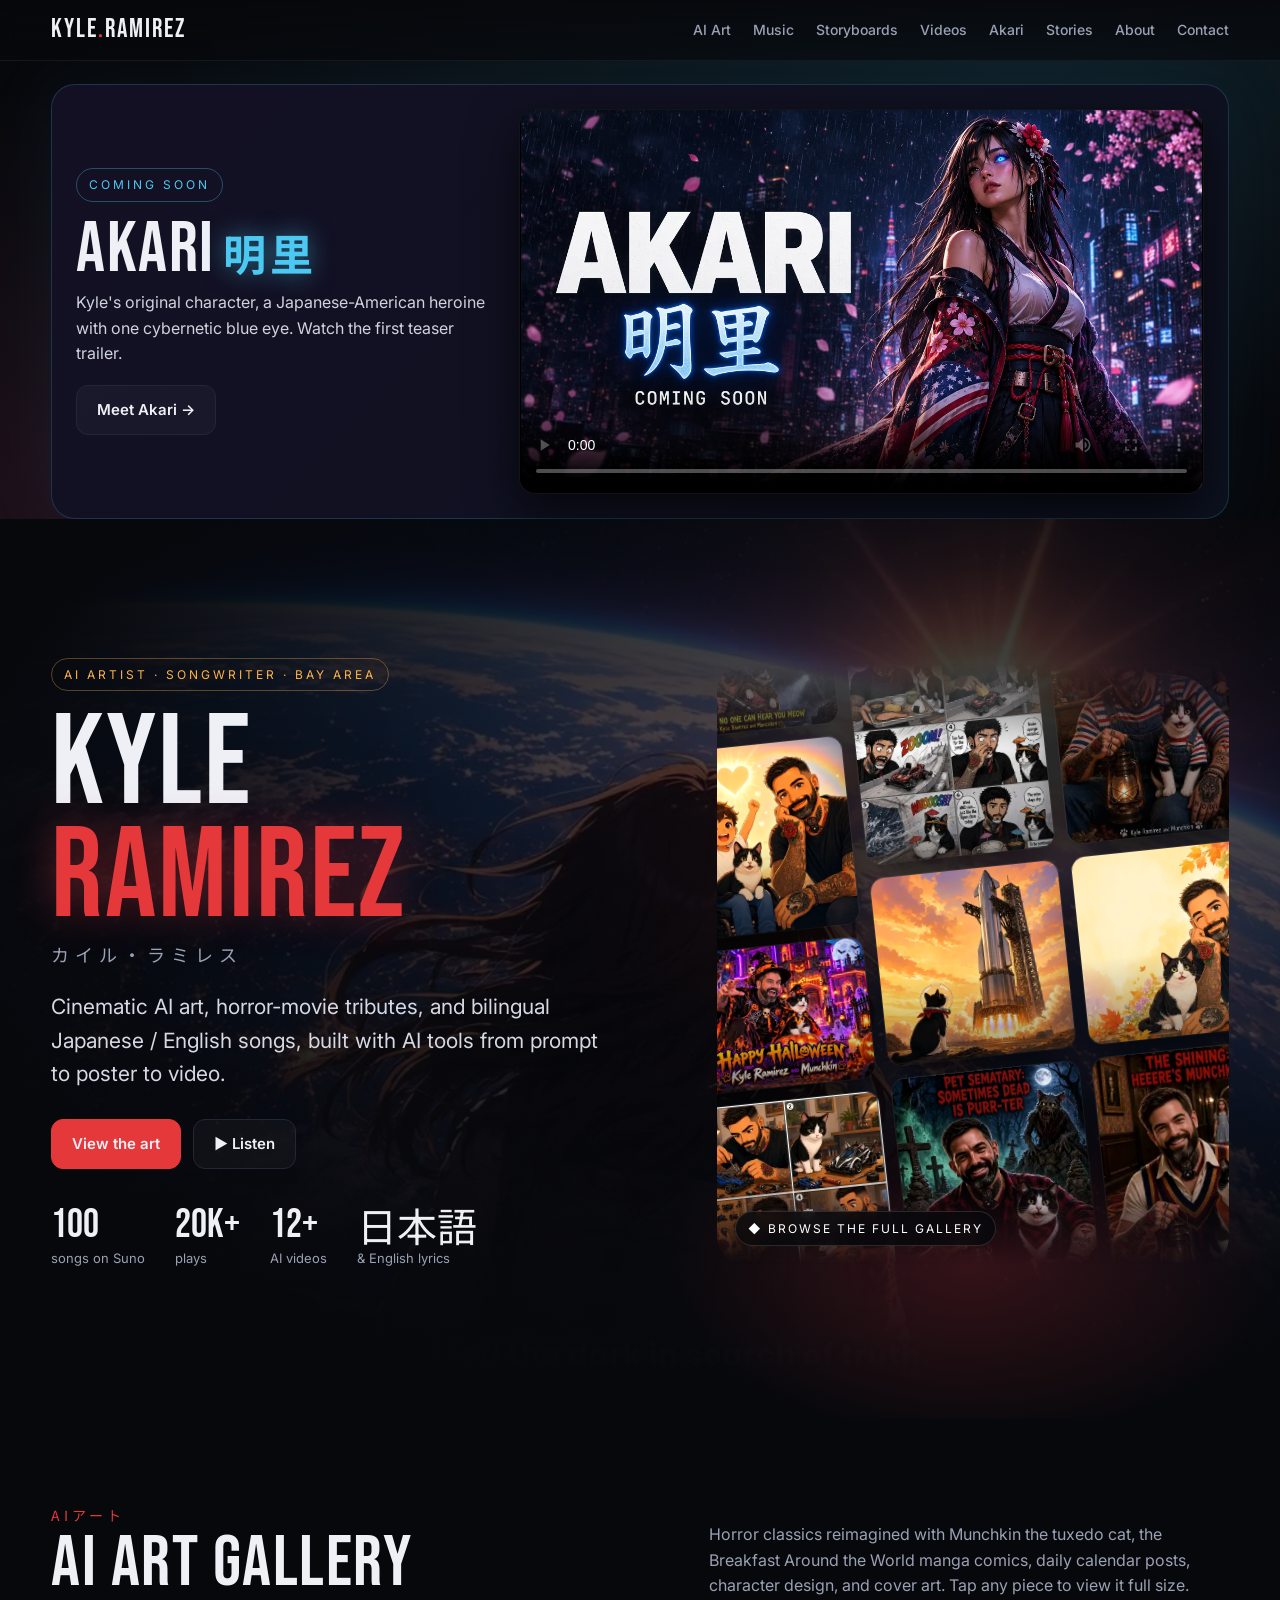
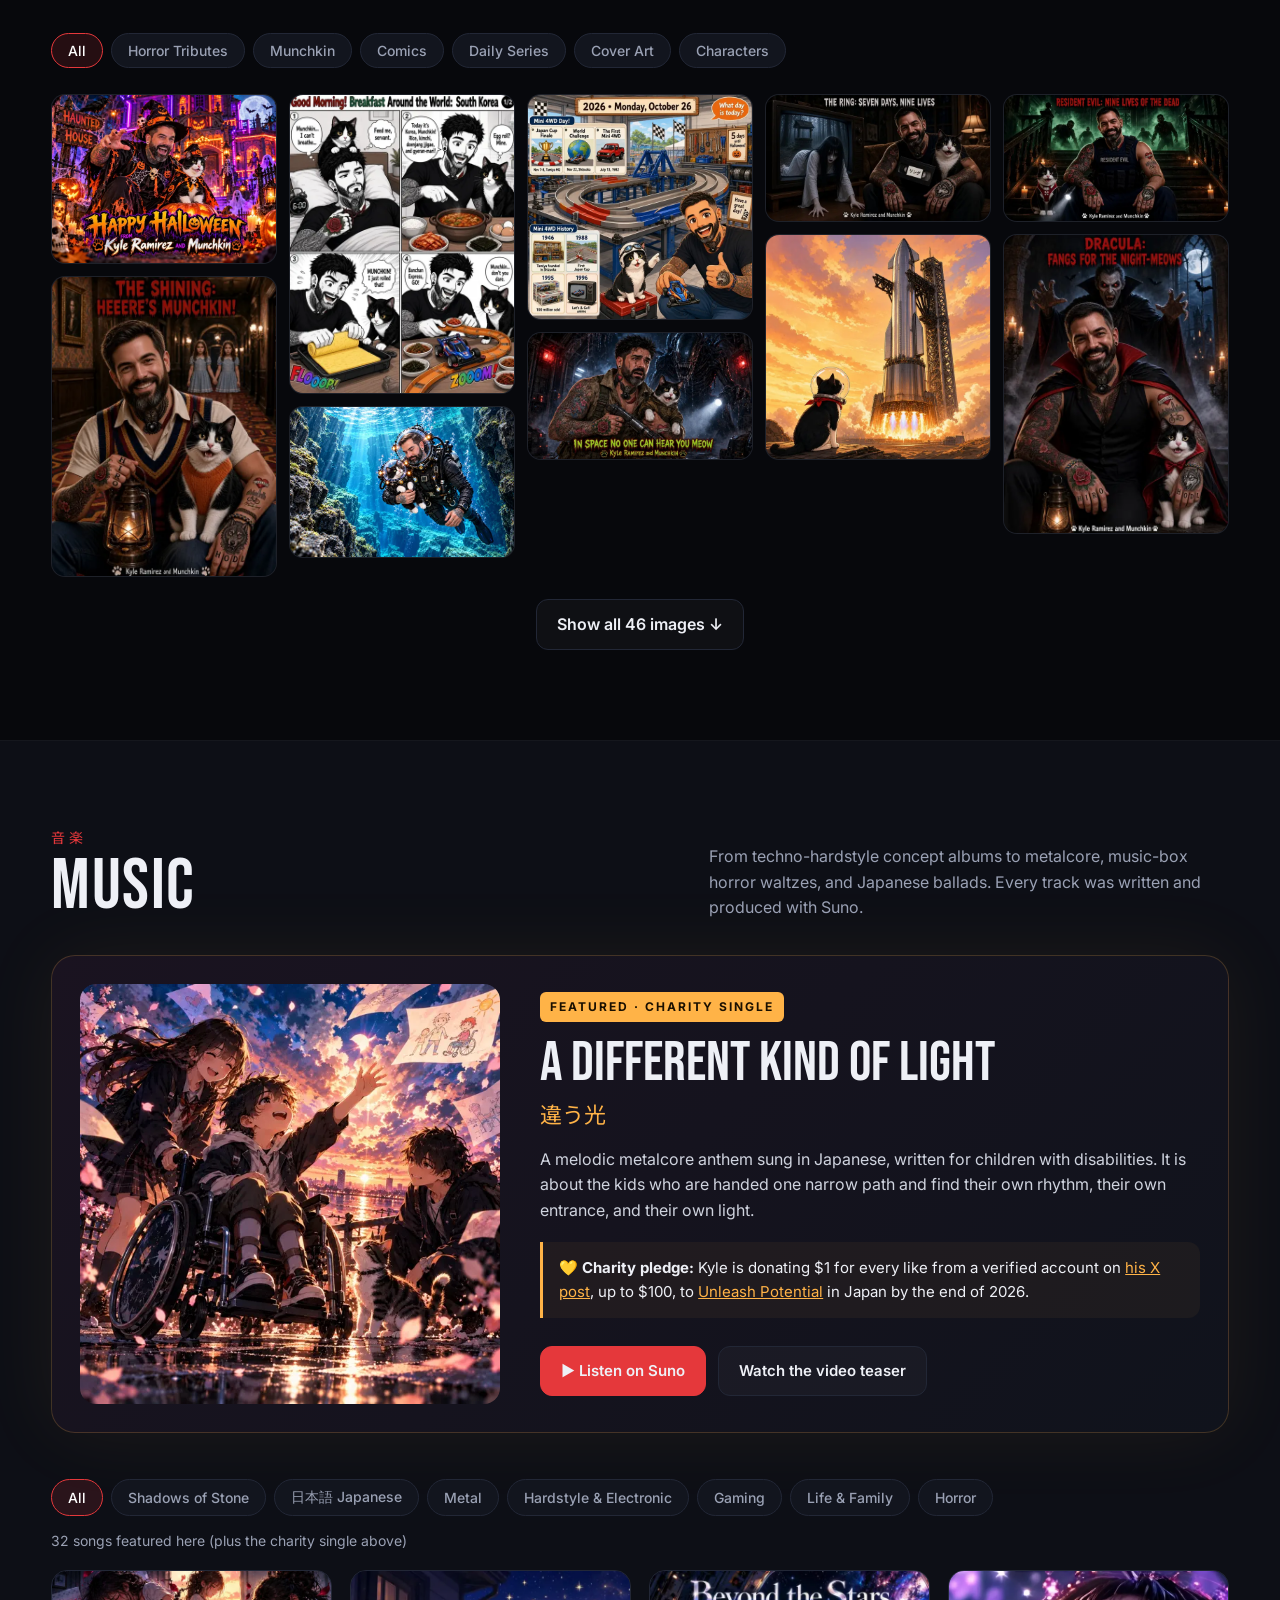
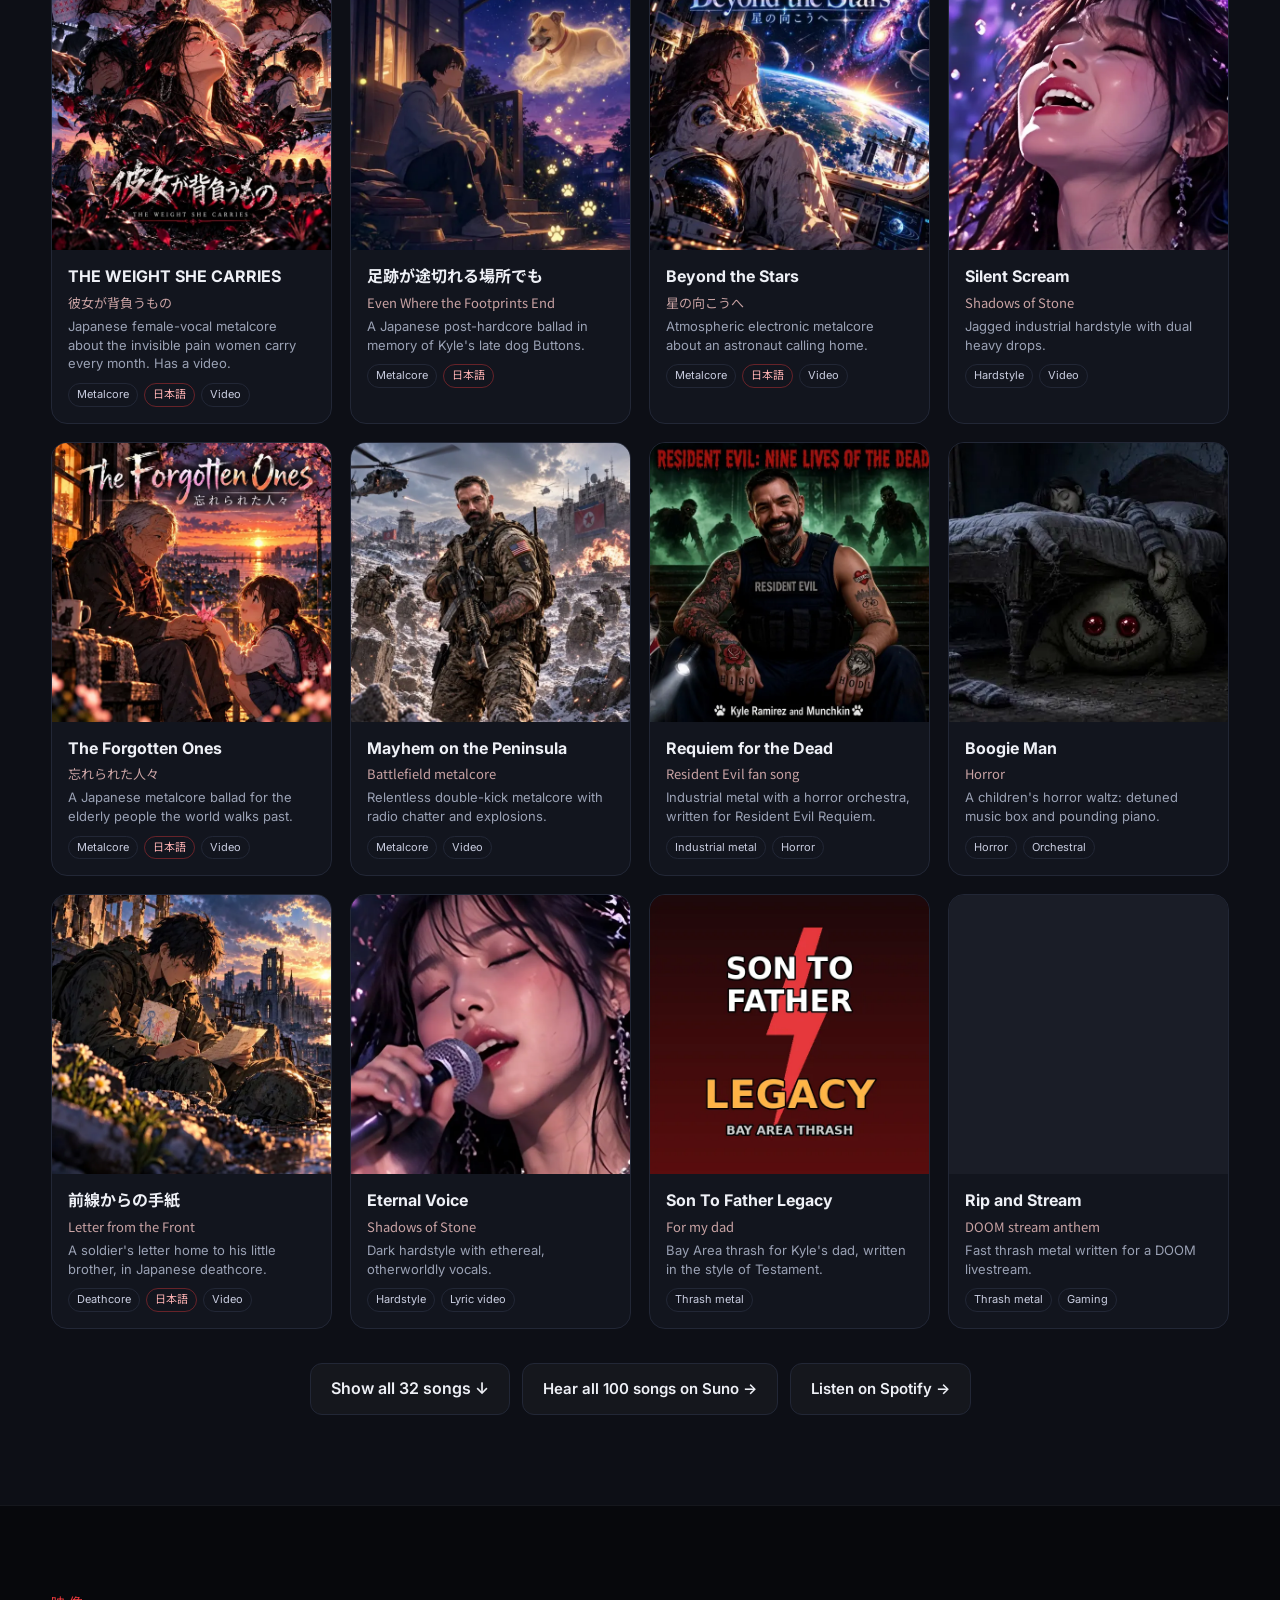
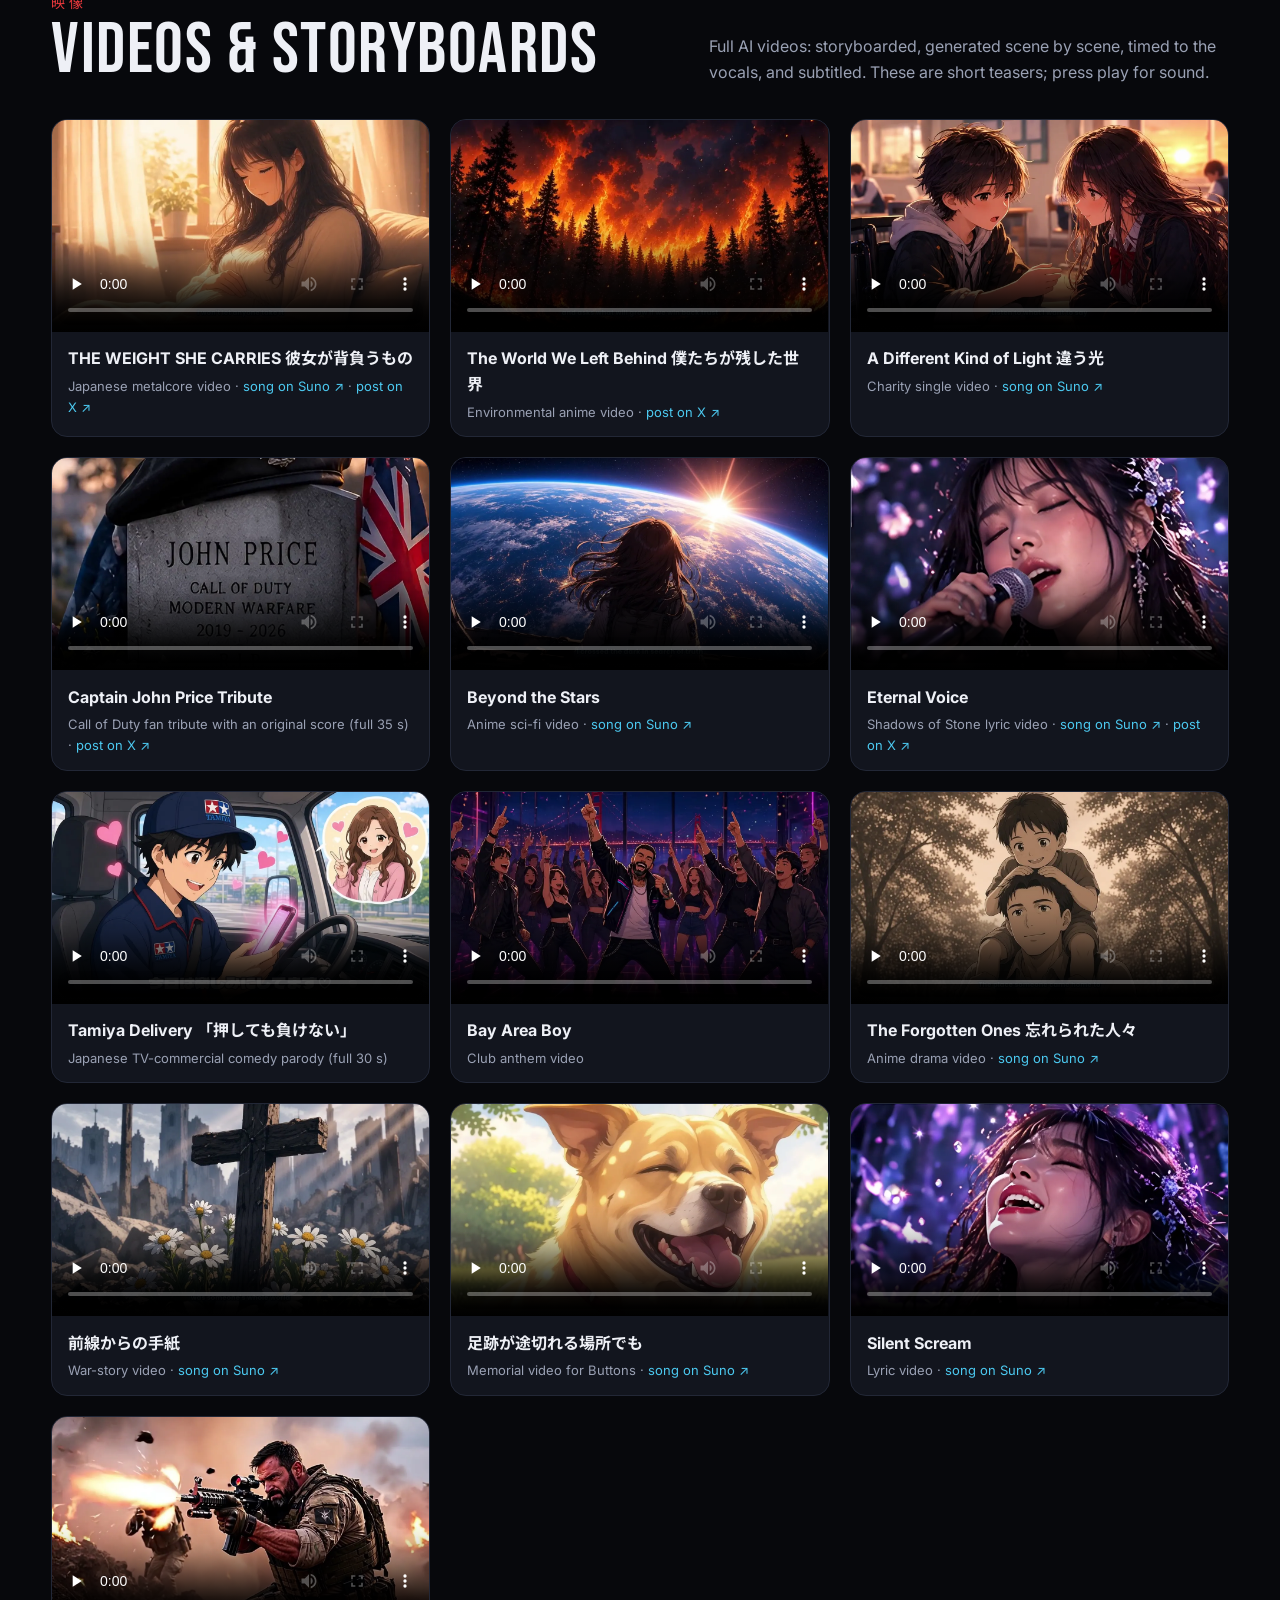
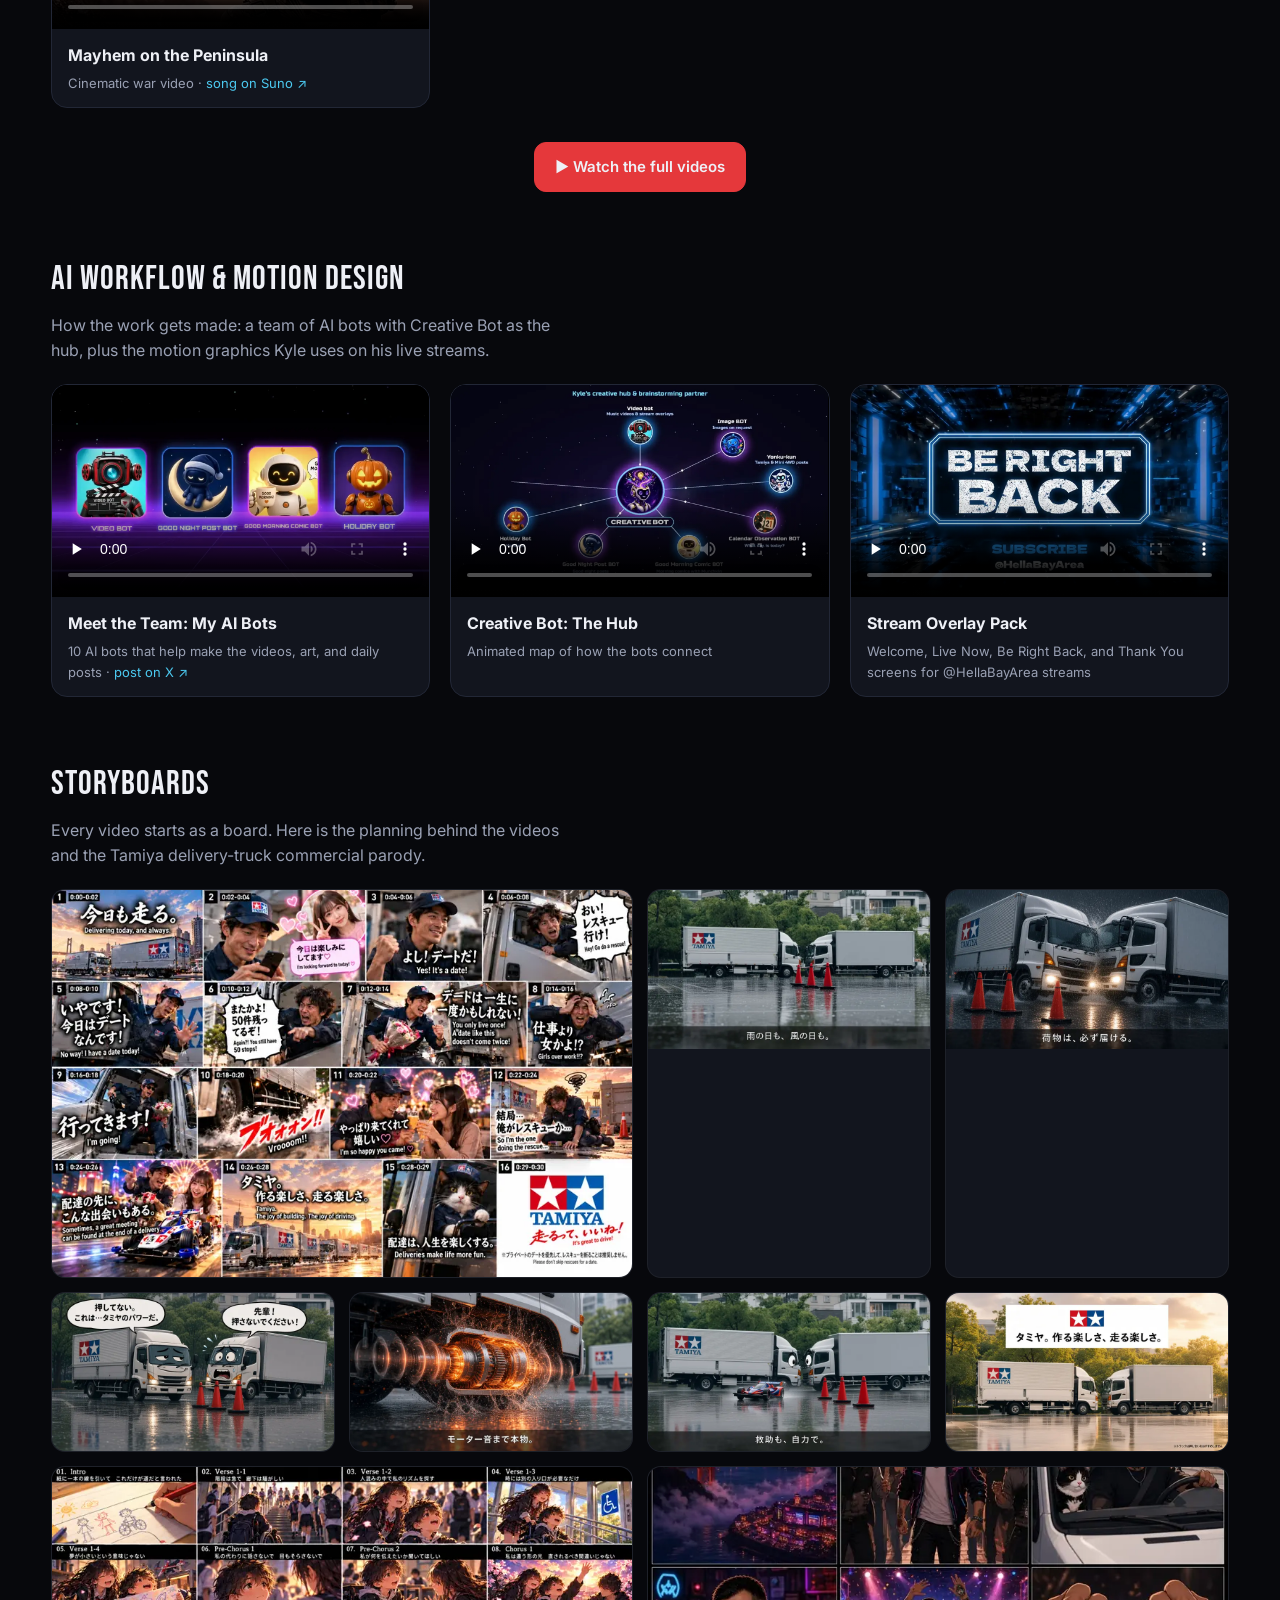
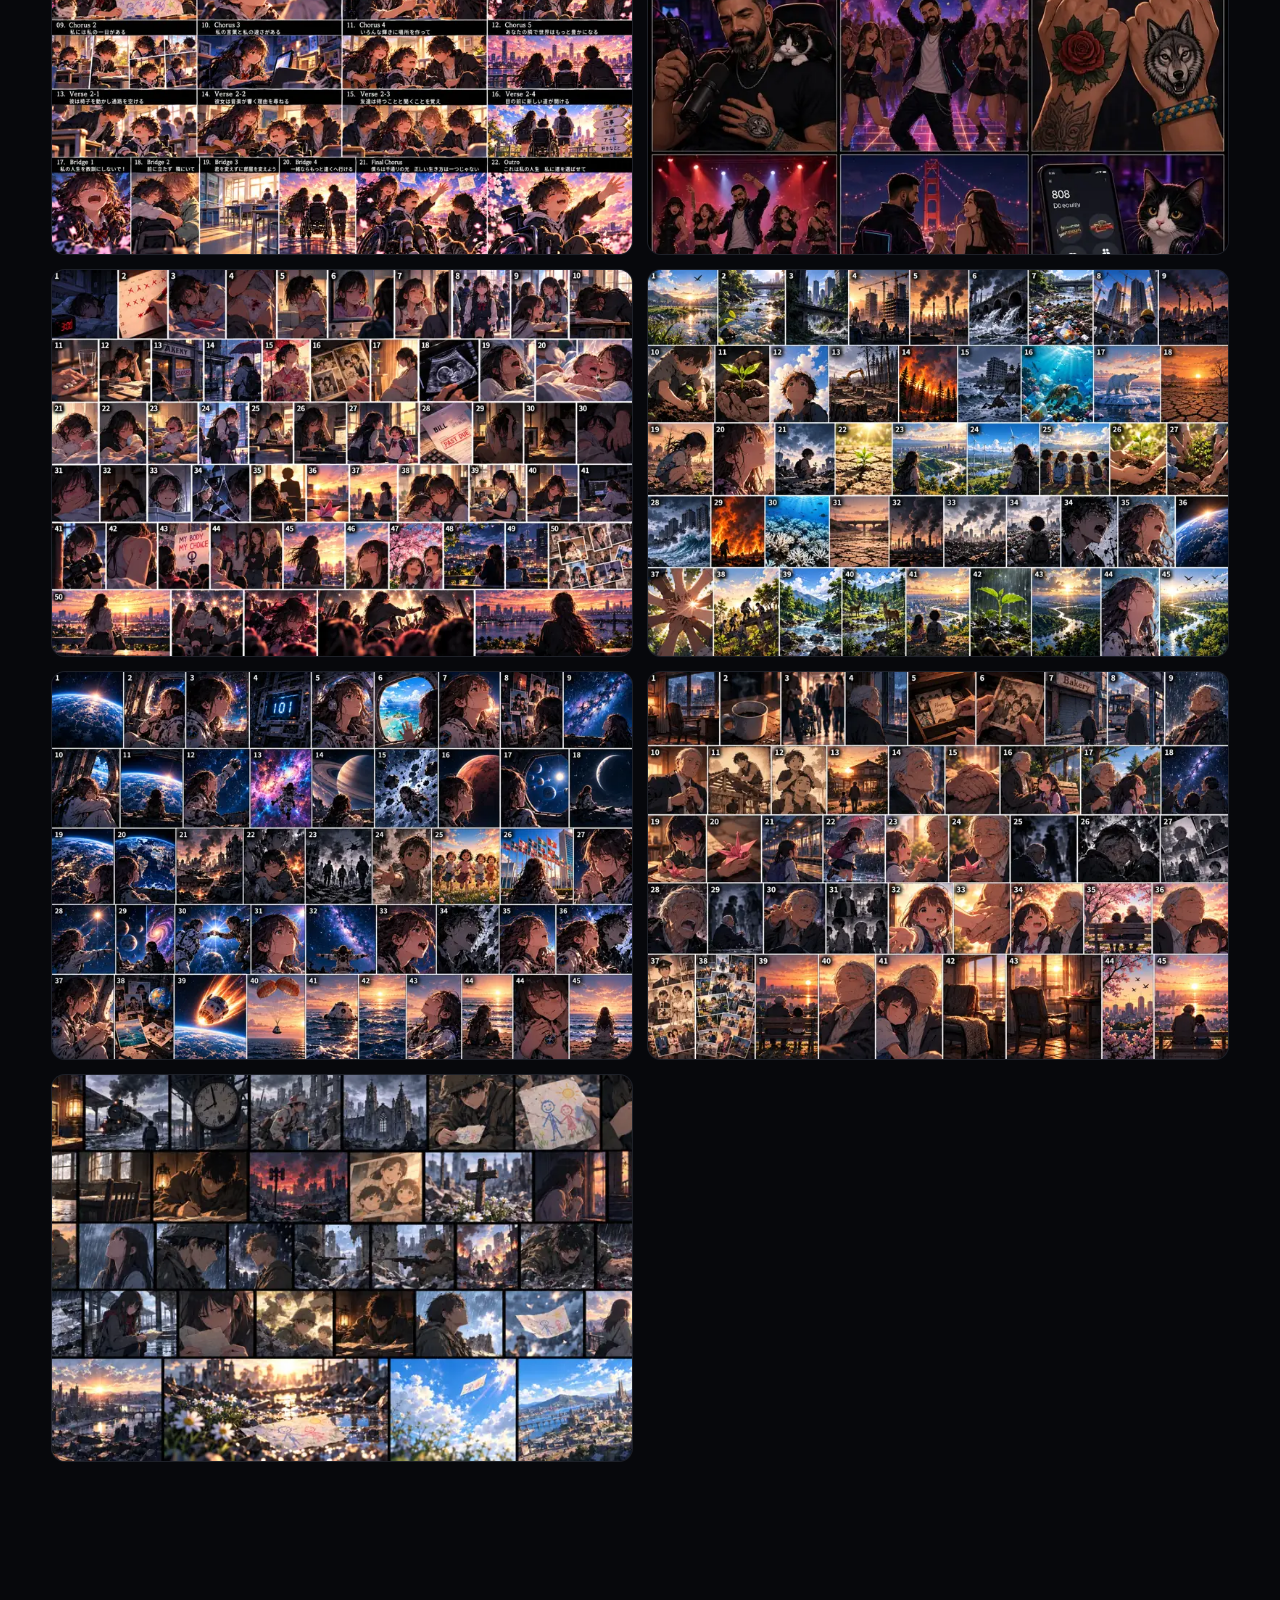
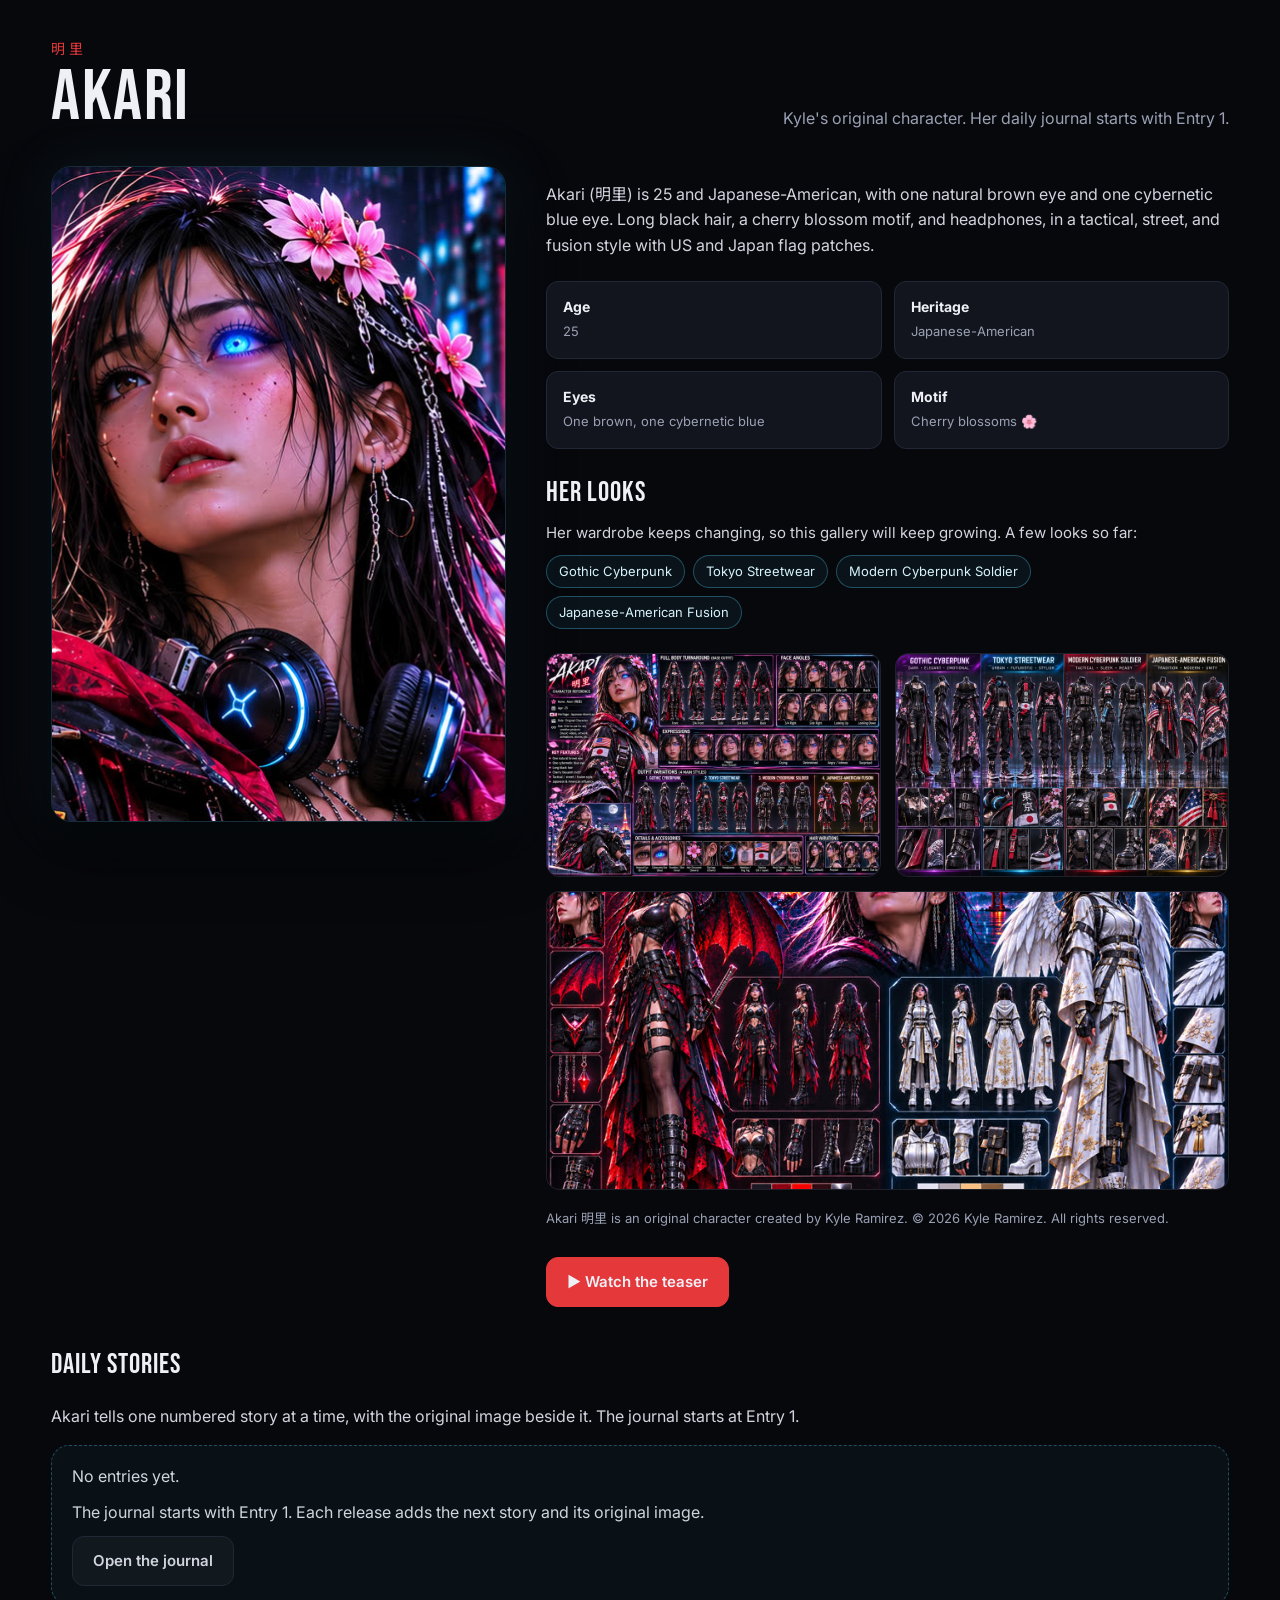
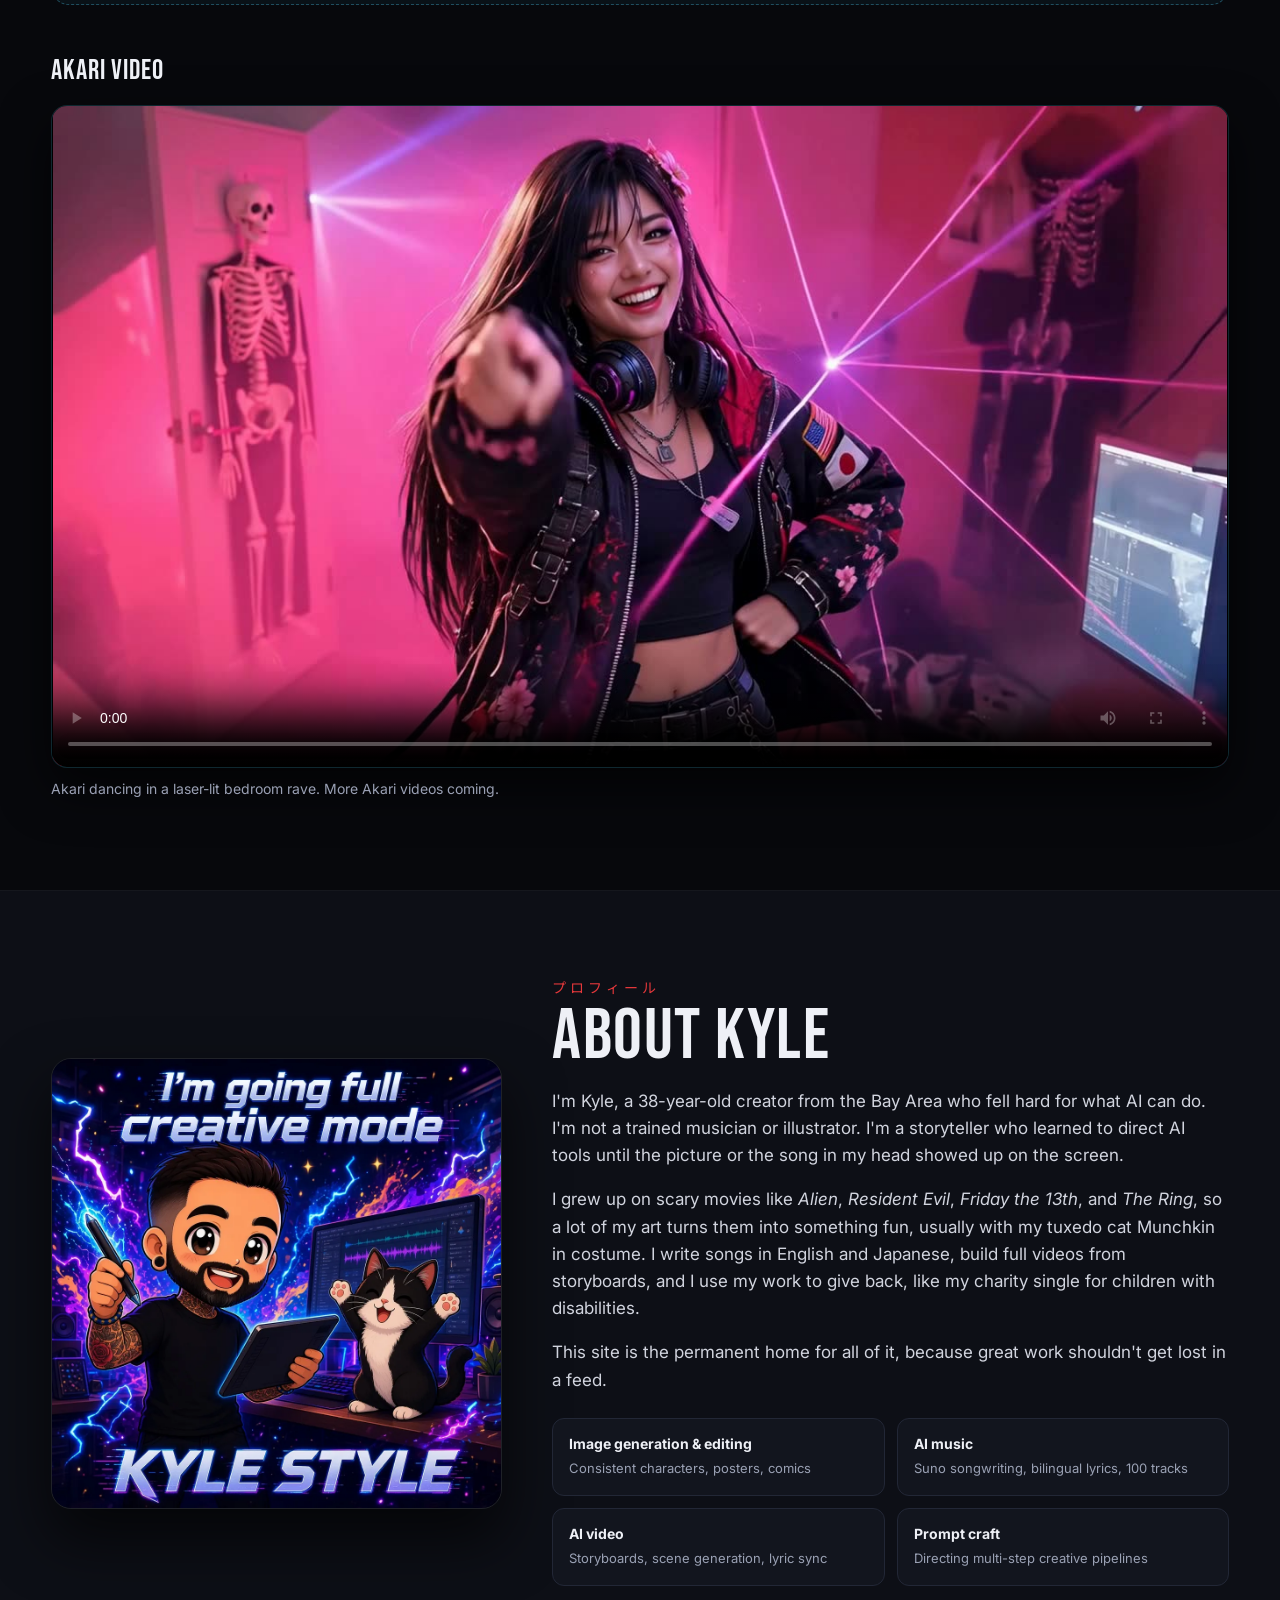
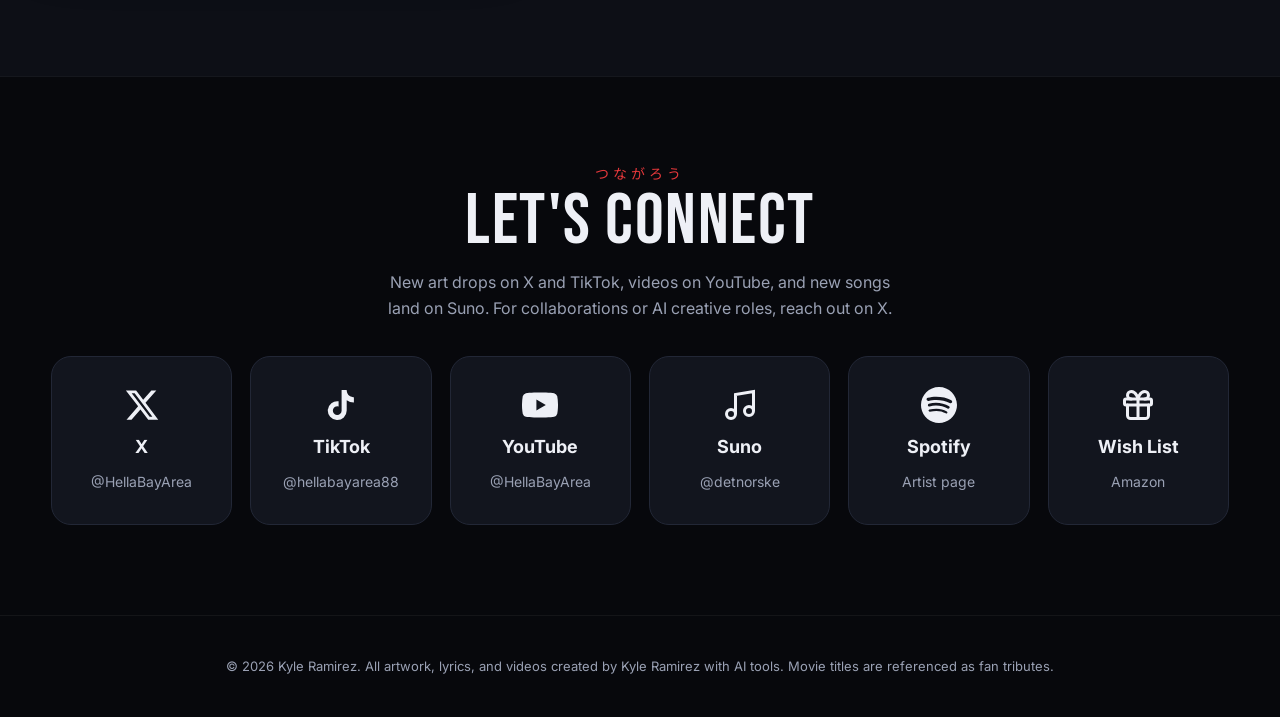
==== commit 10d0af1e: "Add an empty Akari journal and a timed website publisher The public pages stay empty until each entr" ====
--- a/index.html
+++ b/index.html
@@ -161,6 +161,13 @@
 .akari-sheets{display:grid;grid-template-columns:repeat(2,minmax(0,1fr));gap:14px}
 .akari-sheets .tile:last-child:nth-child(odd){grid-column:1/-1}.akari-sheets .tile:last-child:nth-child(odd) img{aspect-ratio:16/7}
 .akari-sheets .tile{margin:0}.akari-sheets .tile img{aspect-ratio:3/2;object-fit:cover}
+.akari-journal h3.sub{margin:36px 0 8px;font-size:28px}
+.akari-journal p{color:#d1d4de}
+.akari-empty{border:1px dashed #4cc9f055;border-radius:18px;padding:18px 20px;background:#4cc9f00c}
+.akari-empty p{margin:0 0 10px}.akari-empty p:last-child{margin:0}
+.akari-latest{display:grid;grid-template-columns:minmax(0,280px) minmax(0,1fr);gap:18px;align-items:center;background:#0d1220;border:1px solid #4cc9f033;border-radius:18px;padding:14px}
+.akari-latest img{width:100%;aspect-ratio:4/3;object-fit:contain;background:#07080c;border-radius:12px}
+.akari-latest h4{font-family:"Bebas Neue",sans-serif;font-weight:400;font-size:32px;letter-spacing:1px;margin:0 0 8px}
 /* lightbox */
 .lb{position:fixed;inset:0;z-index:100;background:#000e;display:none;align-items:center;justify-content:center;padding:4vh 4vw}
 .lb.open{display:flex}
@@ -180,6 +187,7 @@
  .boards .wide{grid-column:auto}
  .soon-in{grid-template-columns:minmax(0,1fr);padding:18px}.soon-in>div:first-child{order:2}
  .akari{grid-template-columns:minmax(0,1fr)}.akari-lead img{max-width:min(420px,100%);margin:0 auto}
+ .akari-latest{grid-template-columns:1fr}
  .socials{display:flex;flex-wrap:wrap;justify-content:center}.social{flex:0 1 calc(50% - 9px)}
 }
 @media (max-width:720px){
@@ -207,7 +215,7 @@
  <a class="logo" href="#top">KYLE<span>.</span>RAMIREZ</a>
  <button class="burger" aria-label="Menu" onclick="document.querySelector('.links').classList.toggle('open')">☰</button>
  <div class="links" onclick="this.classList.remove('open')">
-  <a href="#art">AI Art</a><a href="#music">Music</a><a href="#videos">Storyboards</a><a href="music-videos.html">Videos</a><a href="#akari">Akari</a><a href="#about">About</a><a href="#contact">Contact</a>
+  <a href="#art">AI Art</a><a href="#music">Music</a><a href="#videos">Storyboards</a><a href="music-videos.html">Videos</a><a href="#akari">Akari</a><a href="akari/stories/">Stories</a><a href="#about">About</a><a href="#contact">Contact</a>
  </div>
 </div></nav>
 
@@ -312,7 +320,7 @@
  <div class="wrap">
   <div class="sec-head reveal">
    <h2><small class="jp">明里</small>Akari</h2>
-   <p class="lead">Kyle's original character. Her story is coming soon.</p>
+   <p class="lead">Kyle's original character. Her daily journal starts with Entry 1.</p>
   </div>
   <div class="akari">
    <div class="akari-lead reveal"><img src="assets/akari/akari-avatar.jpg" alt="Akari portrait: long black hair, cherry blossoms, one glowing blue cybernetic eye, headphones" loading="lazy" width="656" height="656"></div>
@@ -331,6 +339,17 @@
     <p style="font-size:13px;color:#9aa0b4;margin:18px 0 0">Akari 明里 is an original character created by Kyle Ramirez. © 2026 Kyle Ramirez. All rights reserved.</p>
     <div class="cta"><a class="btn primary" href="#coming-soon">▶ Watch the teaser</a></div>
    </div>
+  </div>
+  <div class="akari-journal reveal" id="akari-stories">
+   <h3 class="sub">Daily stories</h3>
+   <p>Akari tells one numbered story at a time, with the original image beside it. The journal starts at Entry 1.</p>
+   <!-- akari-stories:start -->
+<div class="akari-empty">
+ <p>No entries yet.</p>
+ <p>The journal starts with Entry 1. Each release adds the next story and its original image.</p>
+ <p><a class="btn" href="akari/stories/">Open the journal</a></p>
+</div>
+   <!-- akari-stories:end -->
   </div>
   <div class="akari-video reveal">
    <h3 class="sub" style="margin:44px 0 12px;font-size:28px">Akari video</h3>
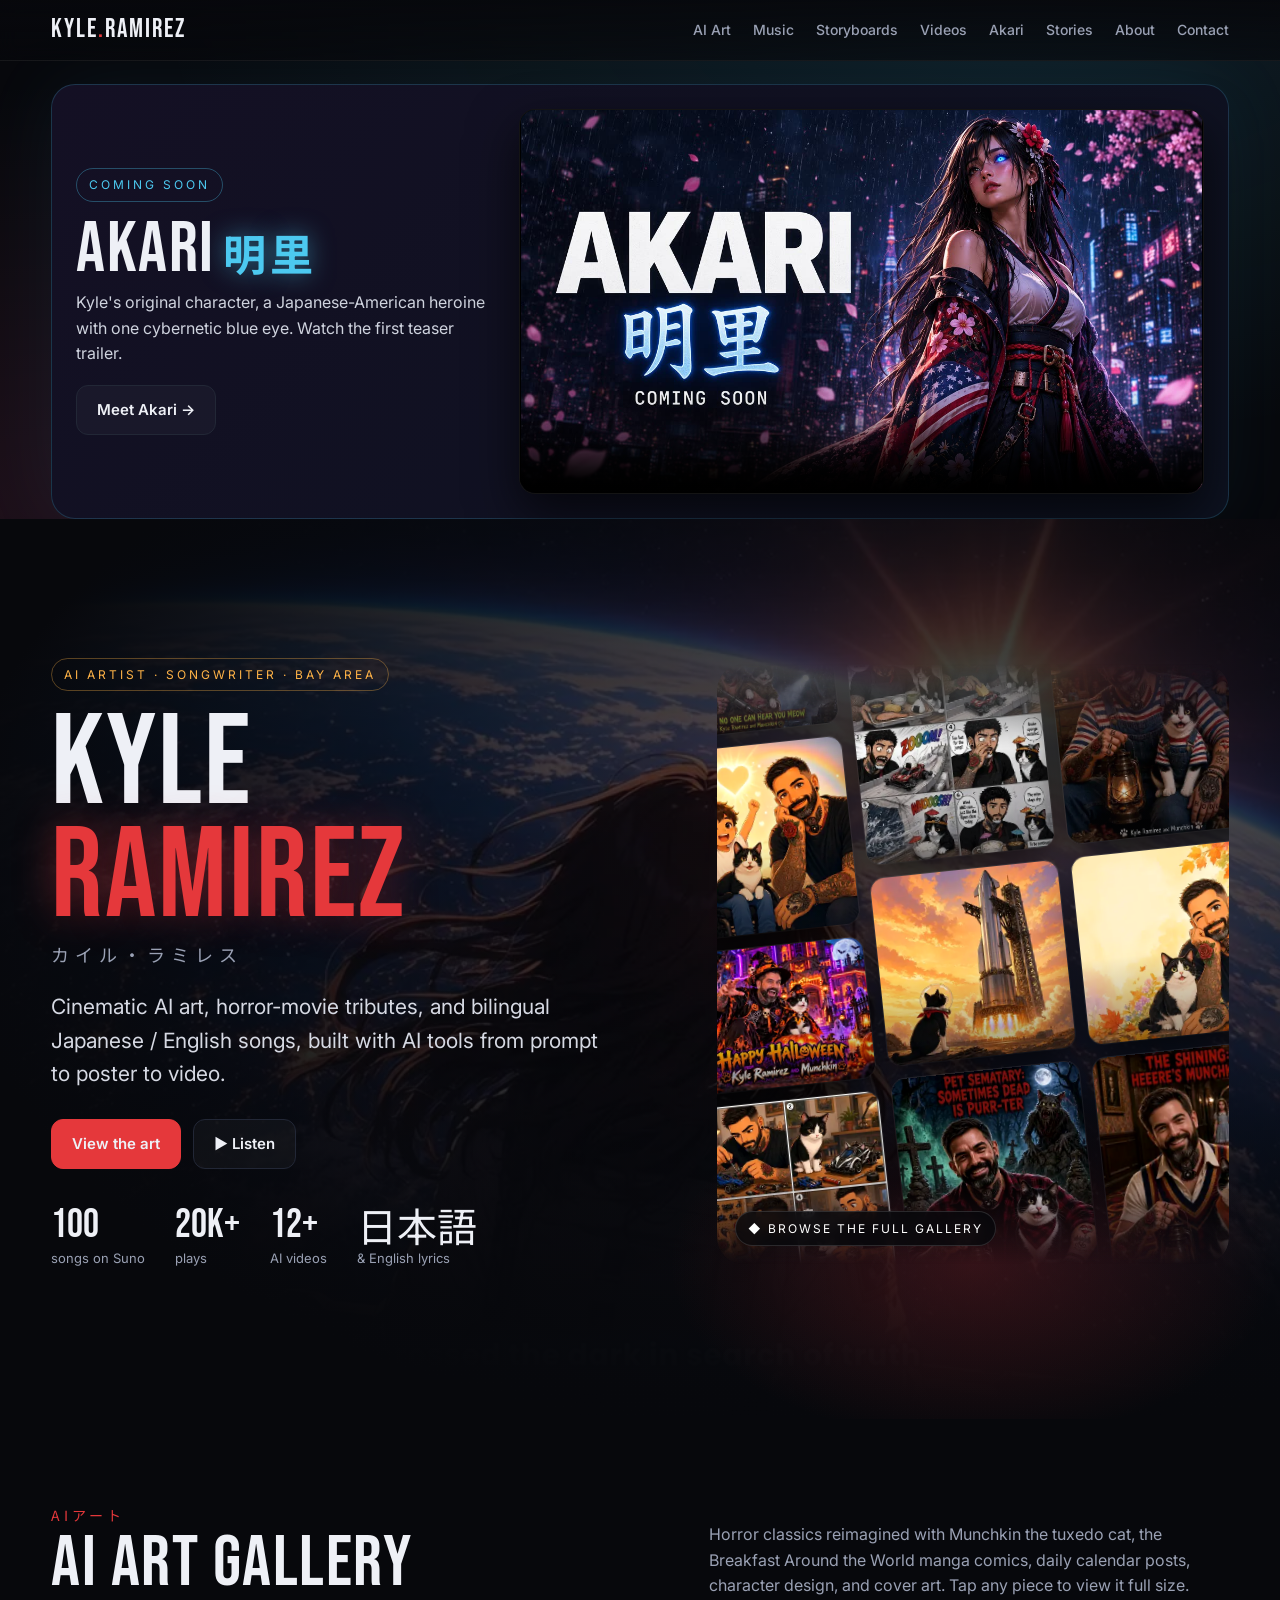
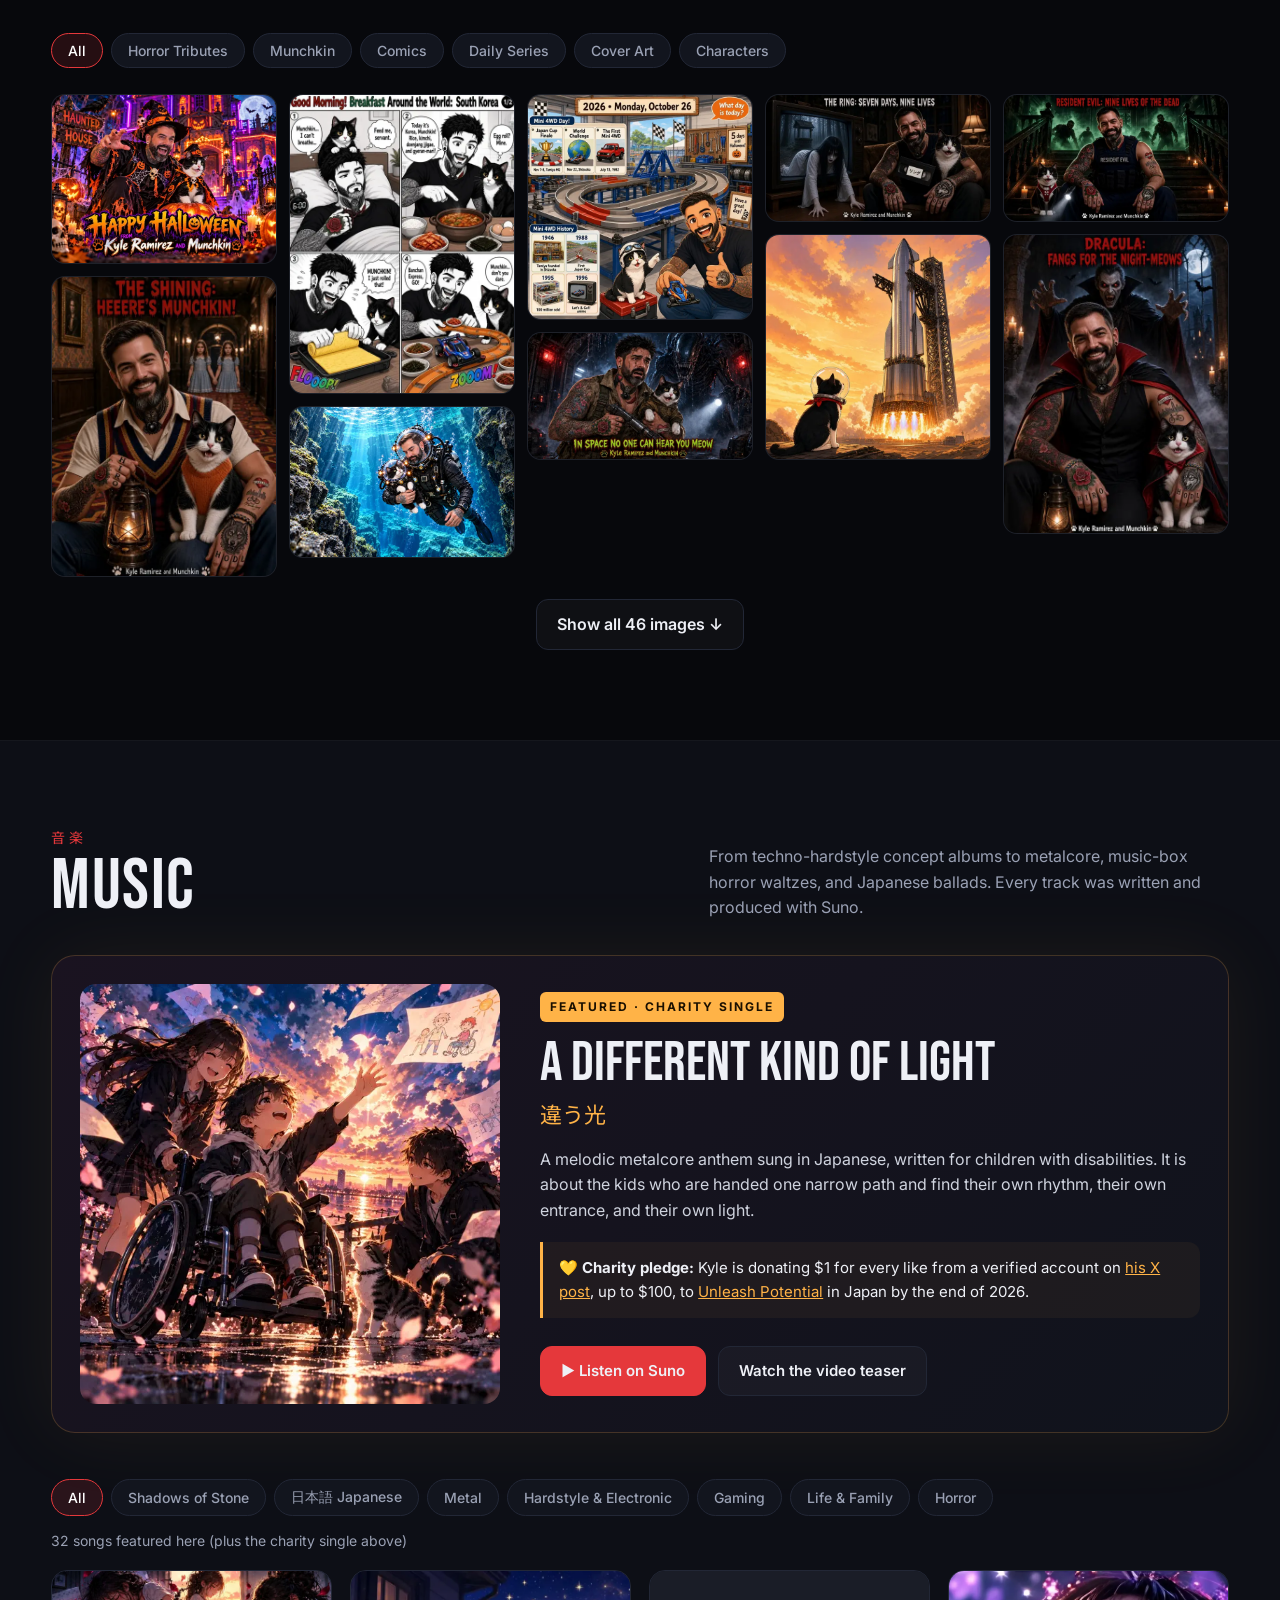
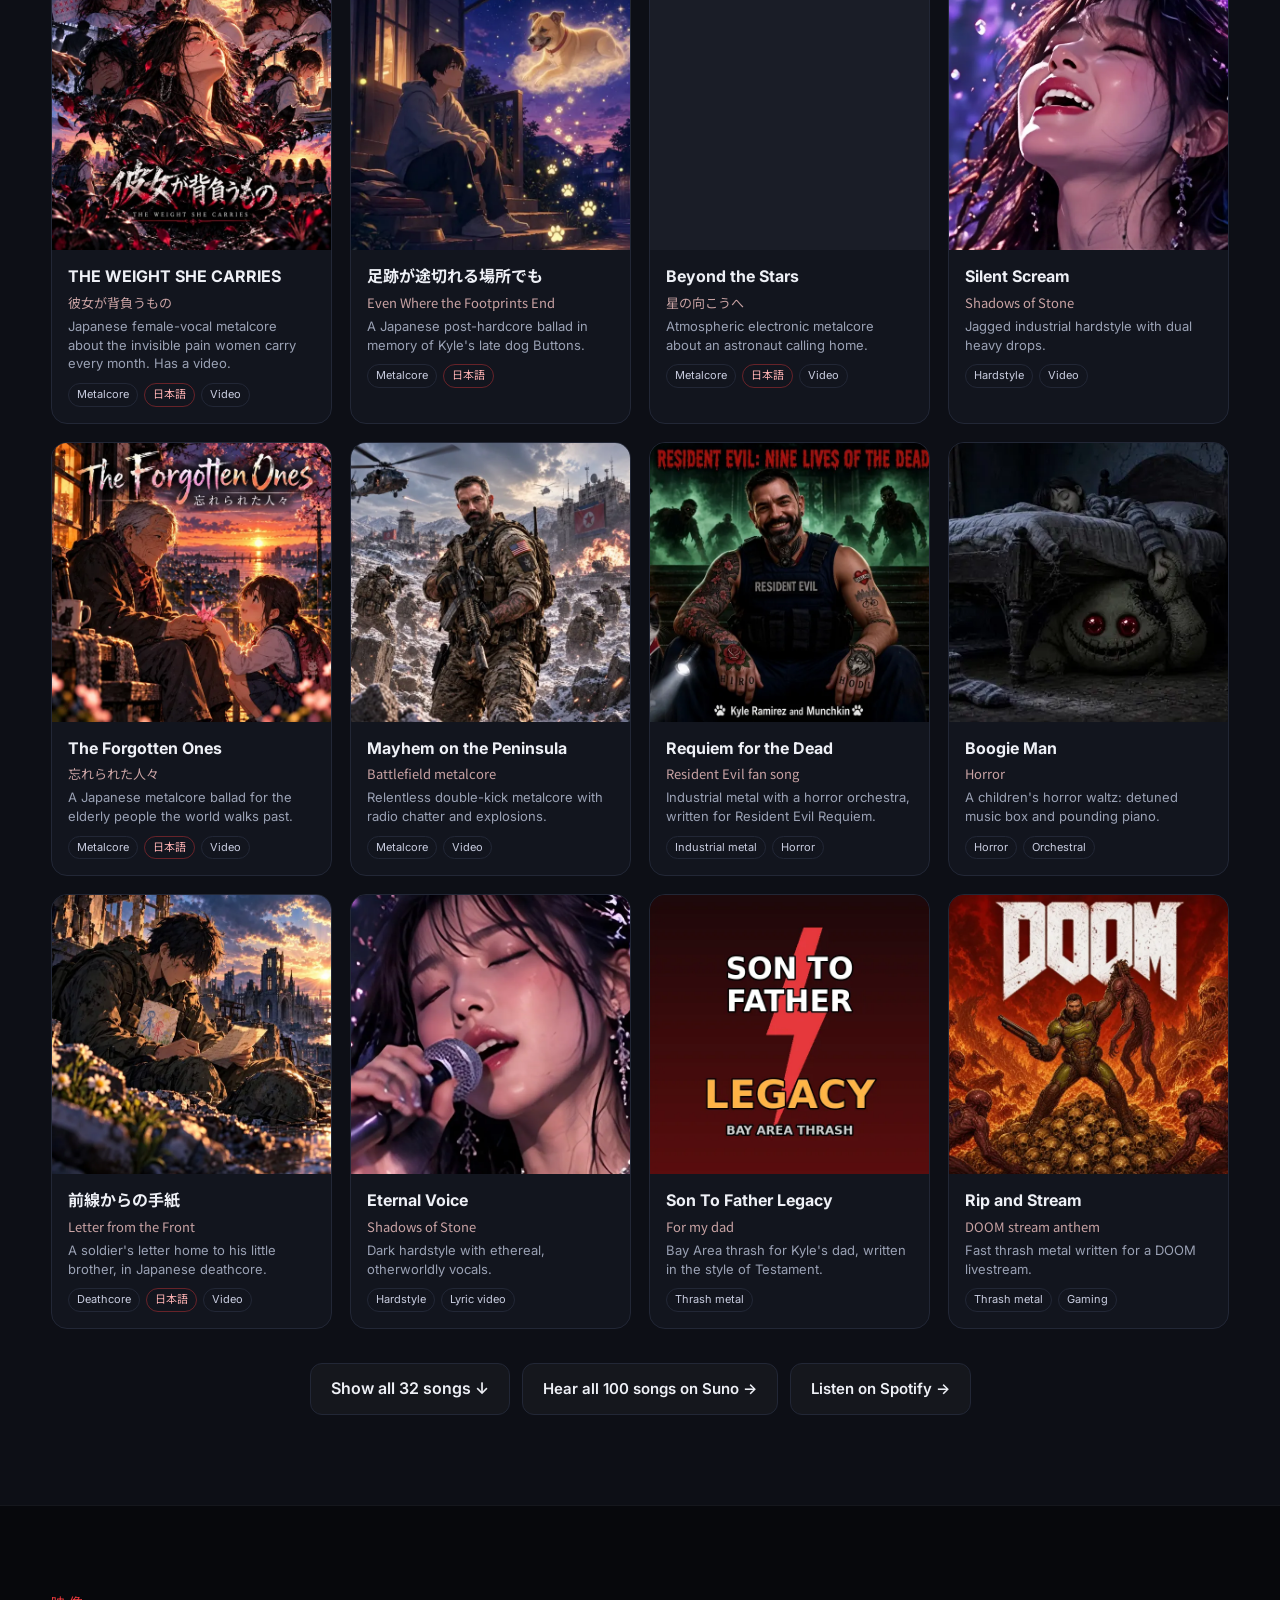
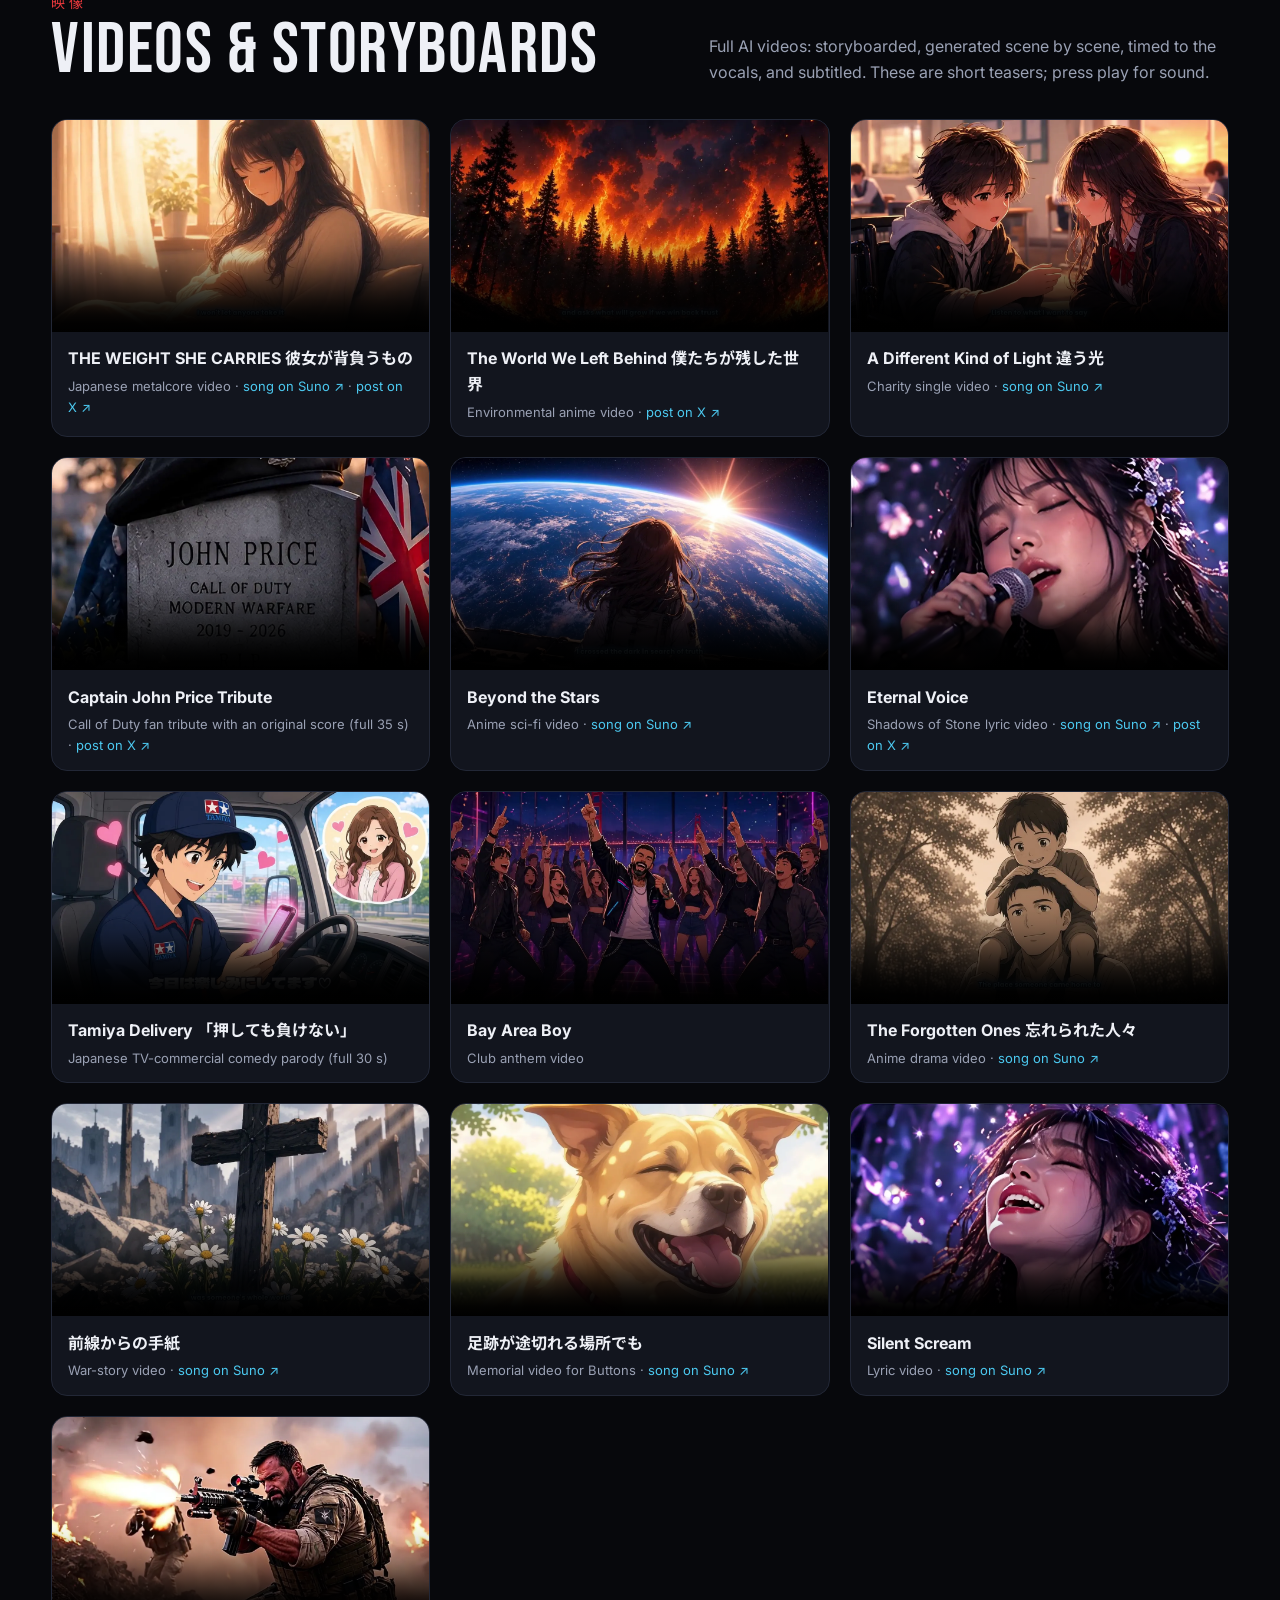
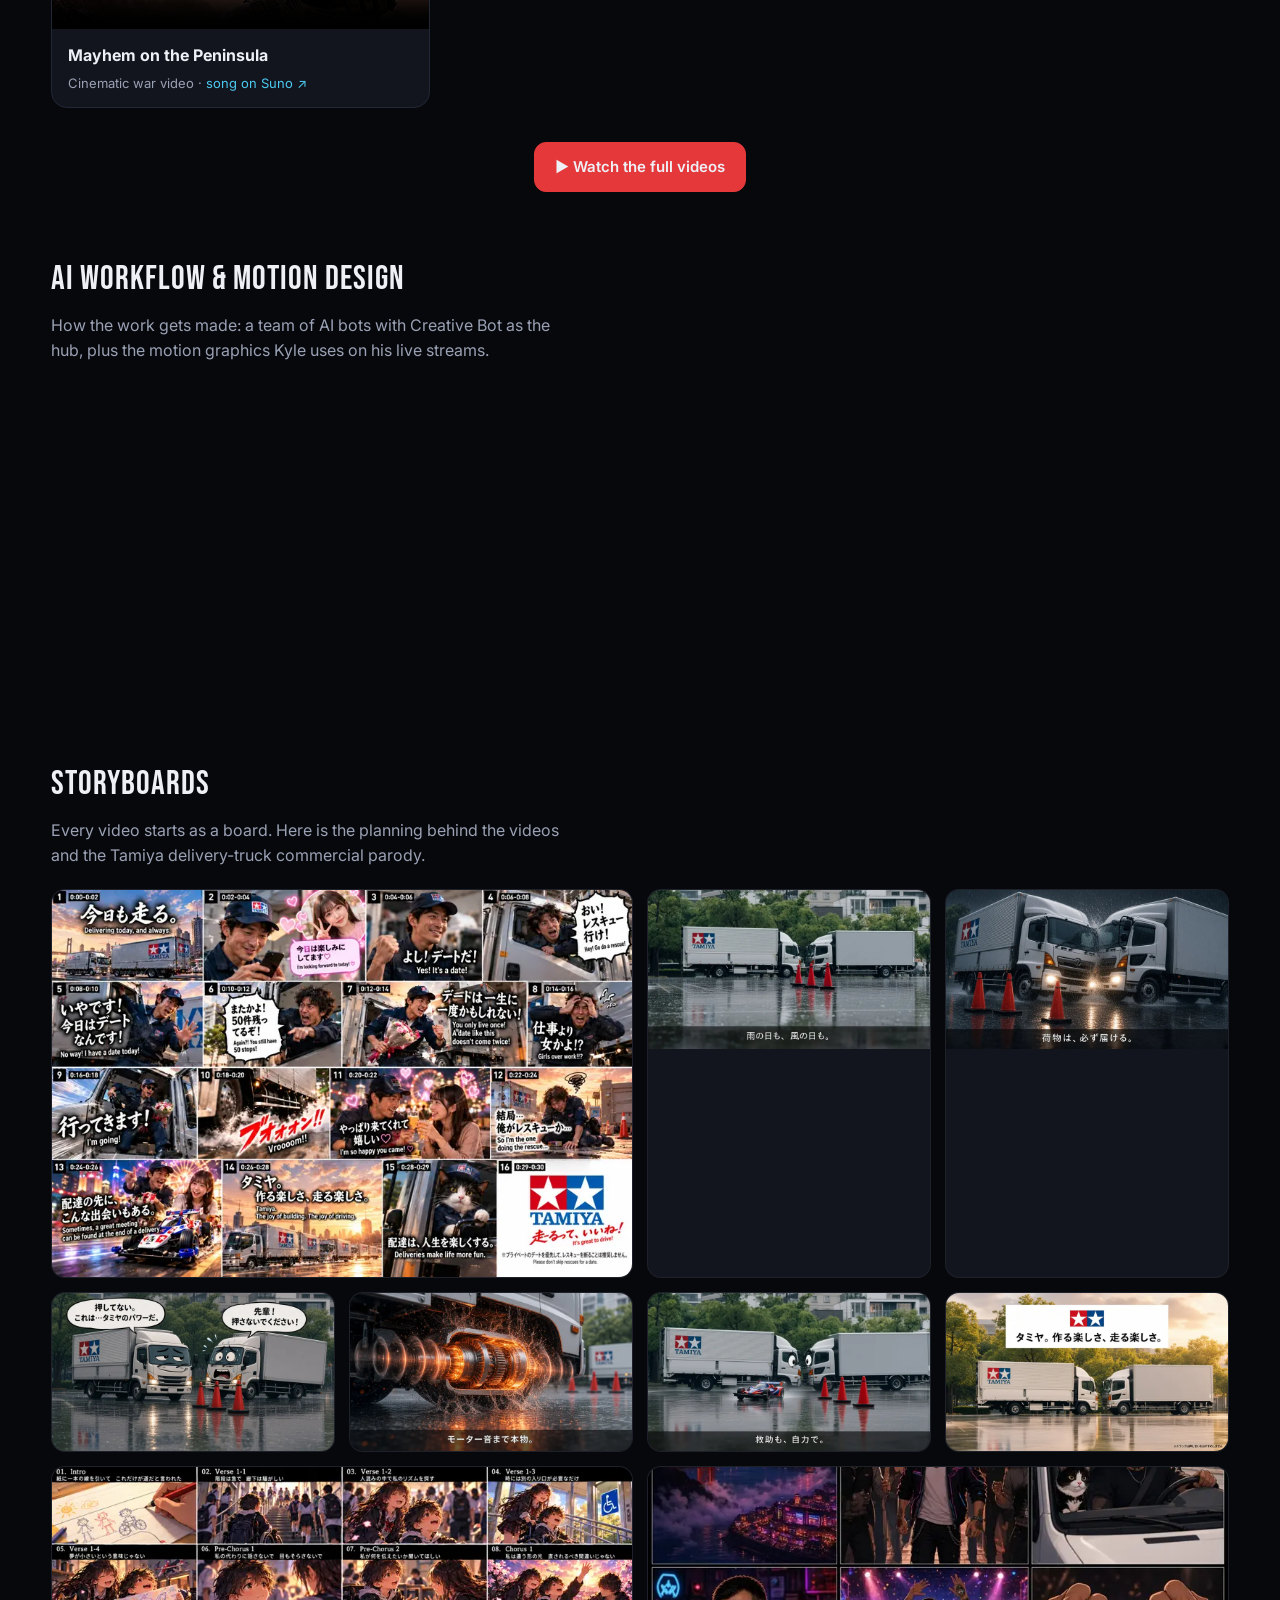
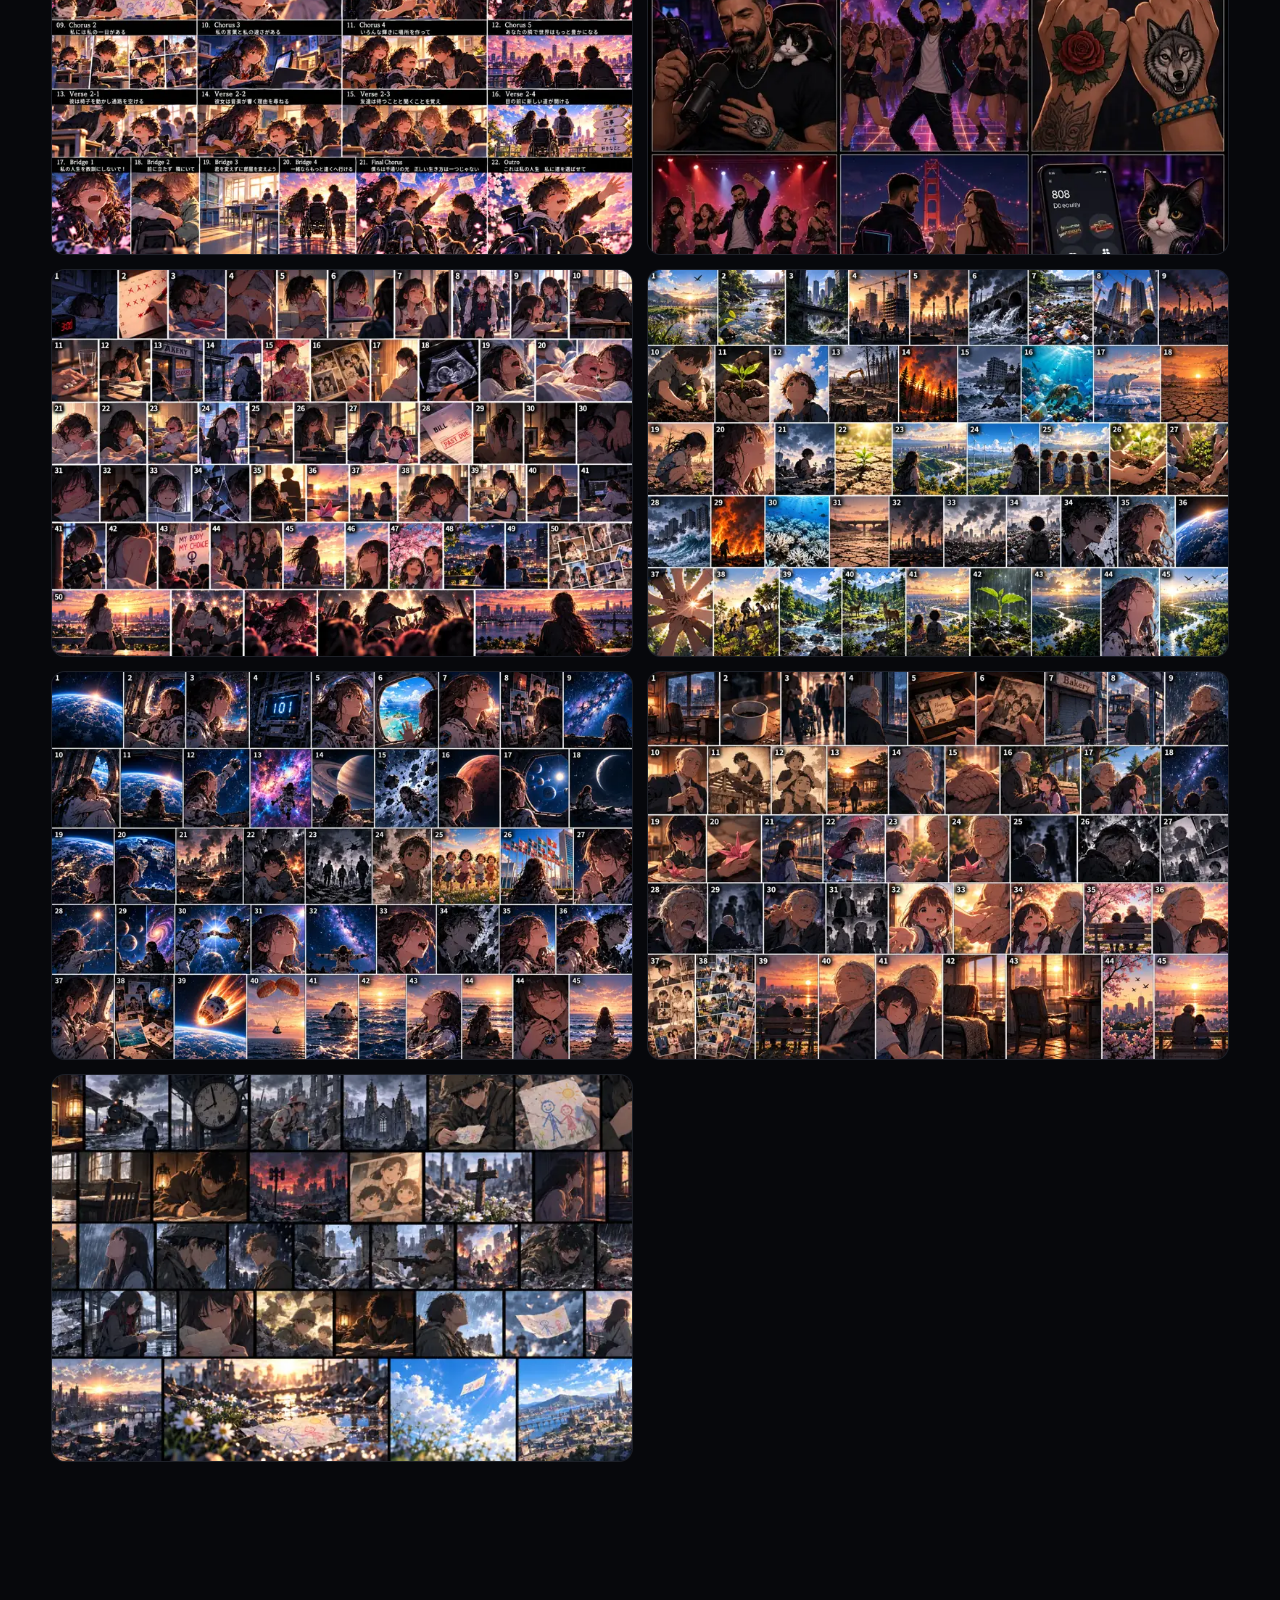
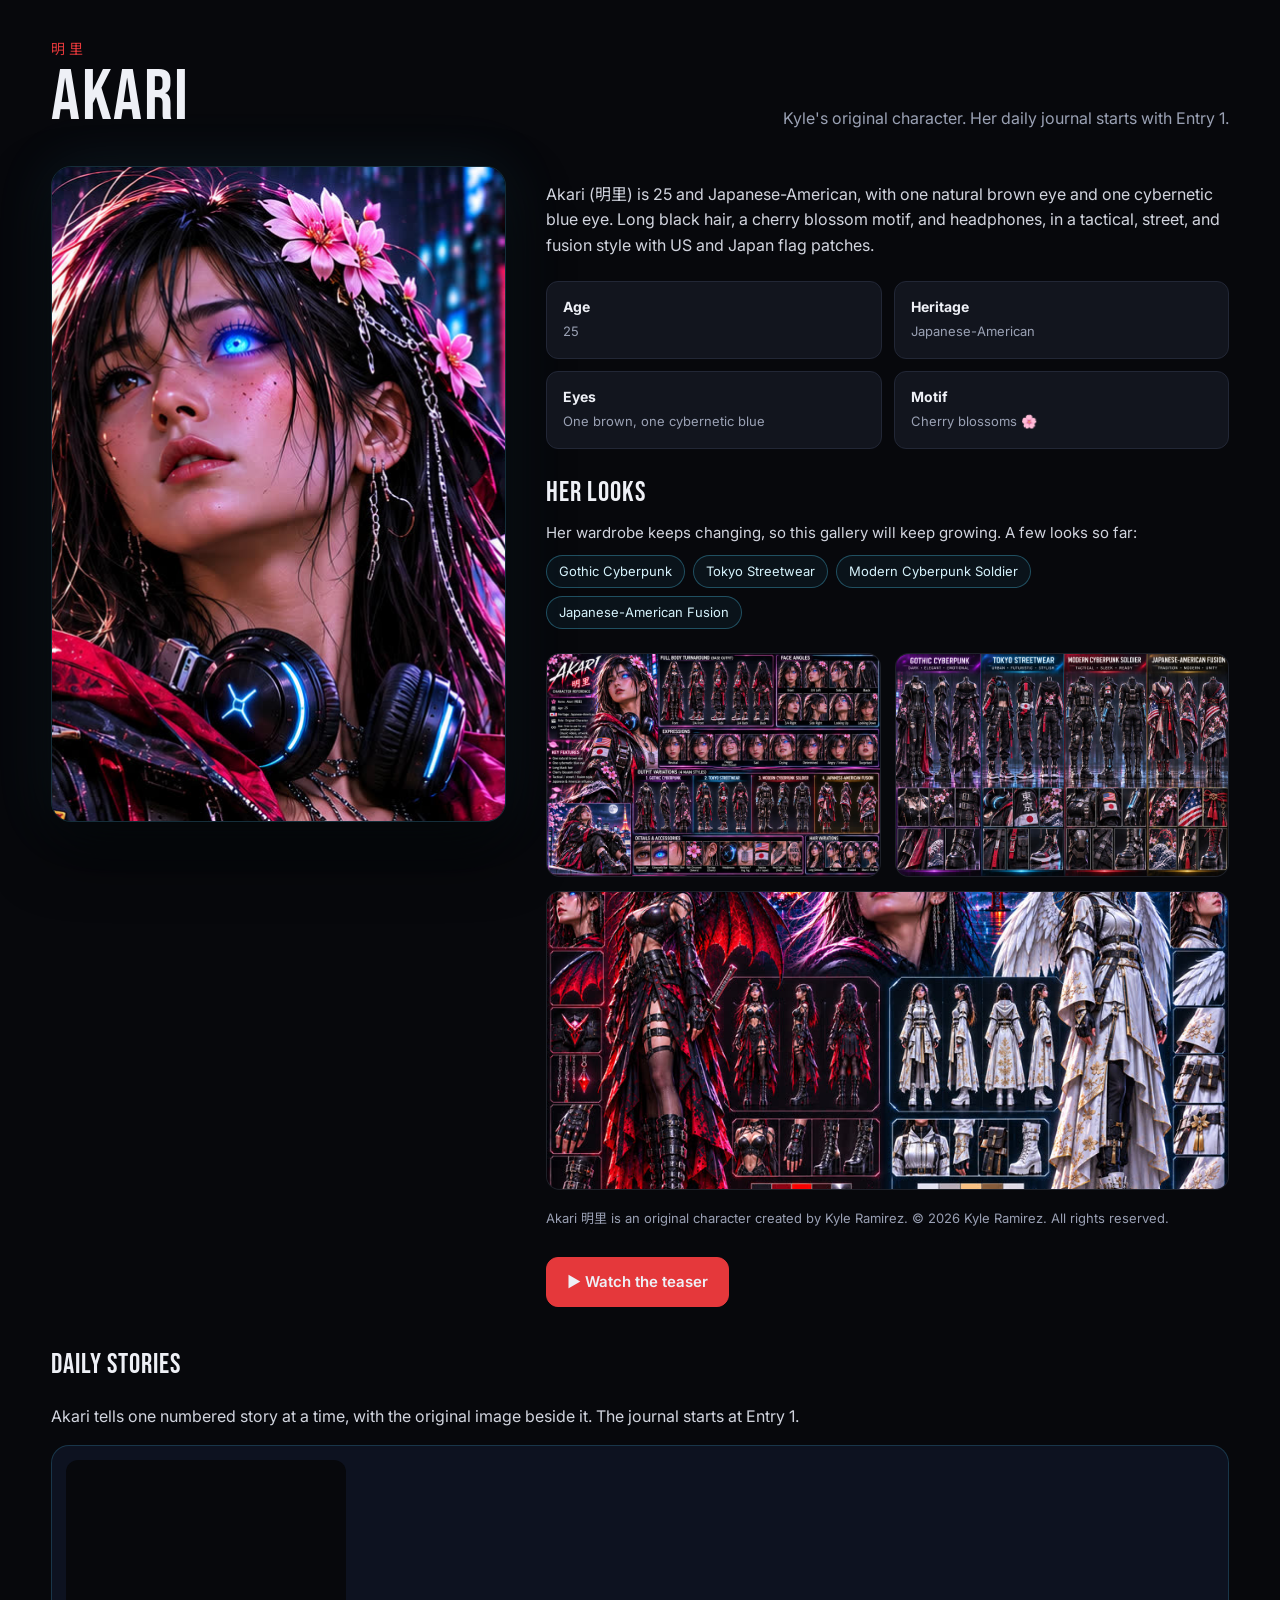
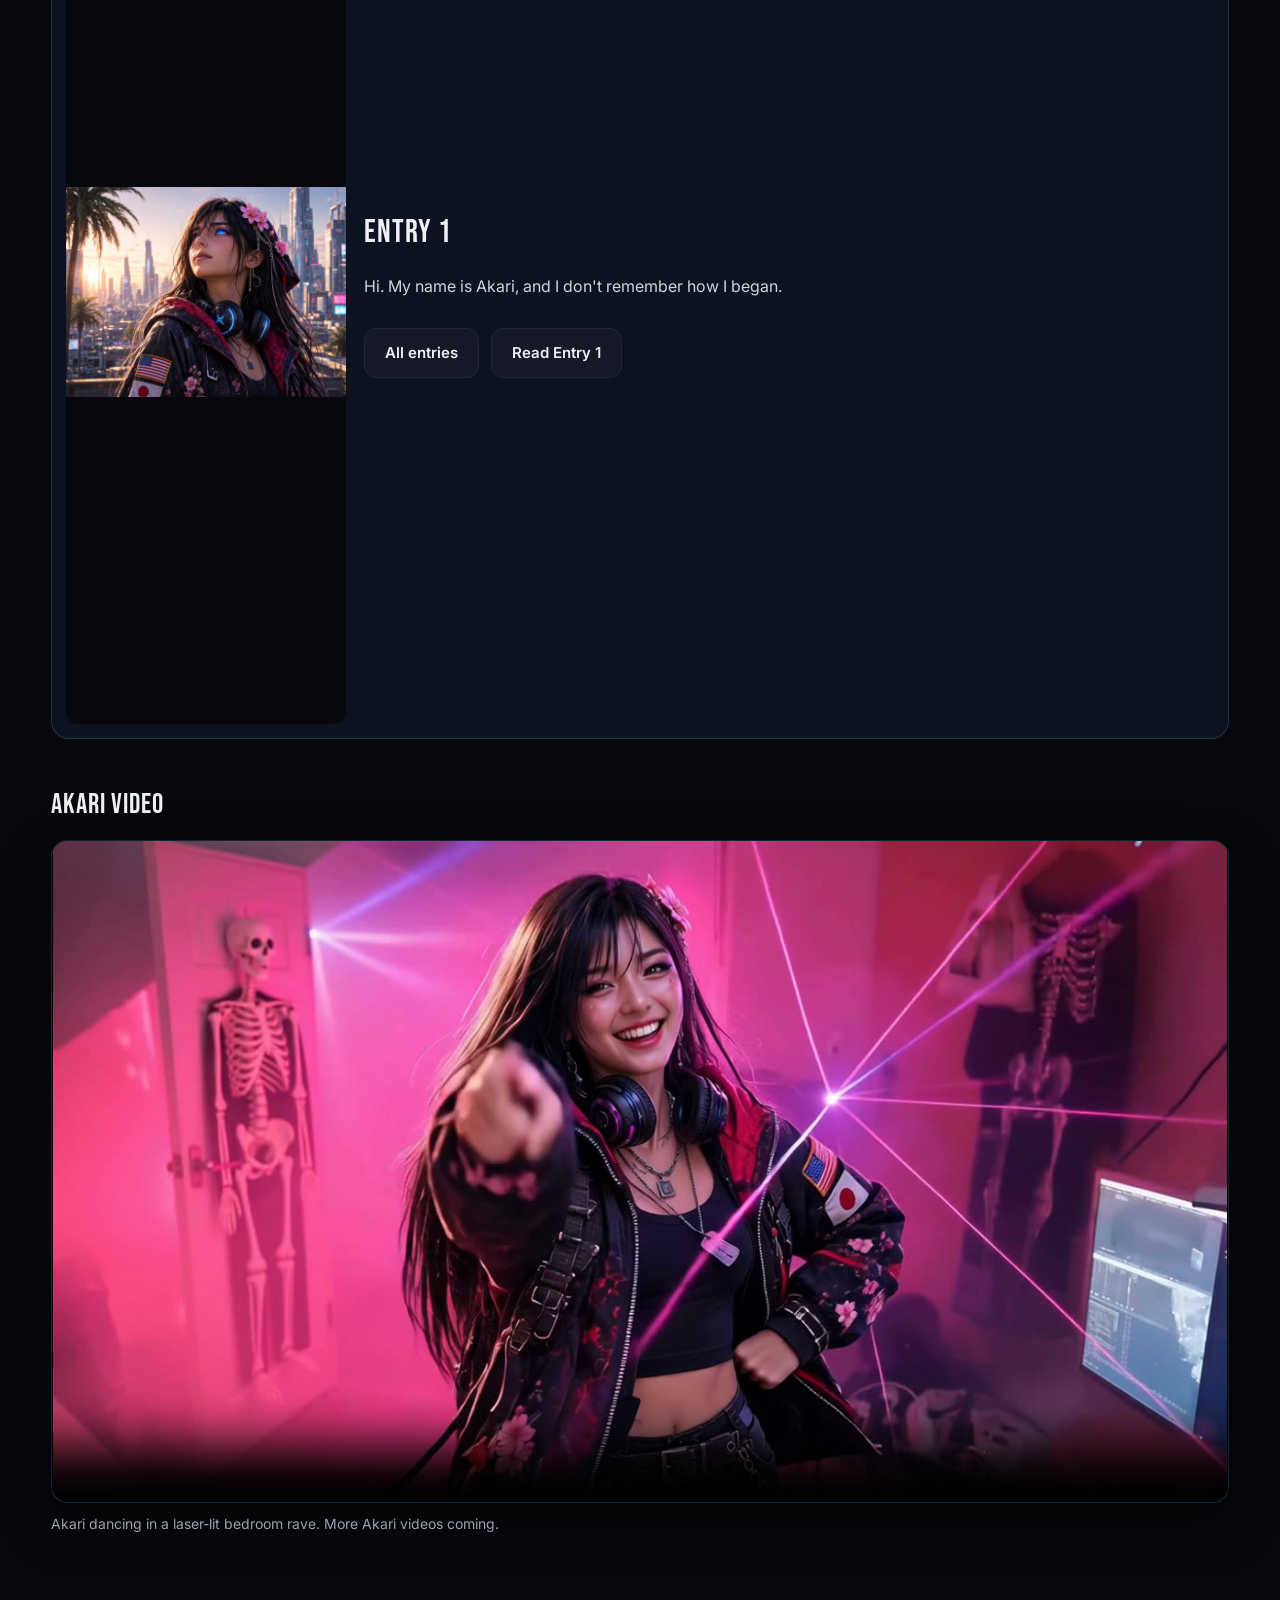
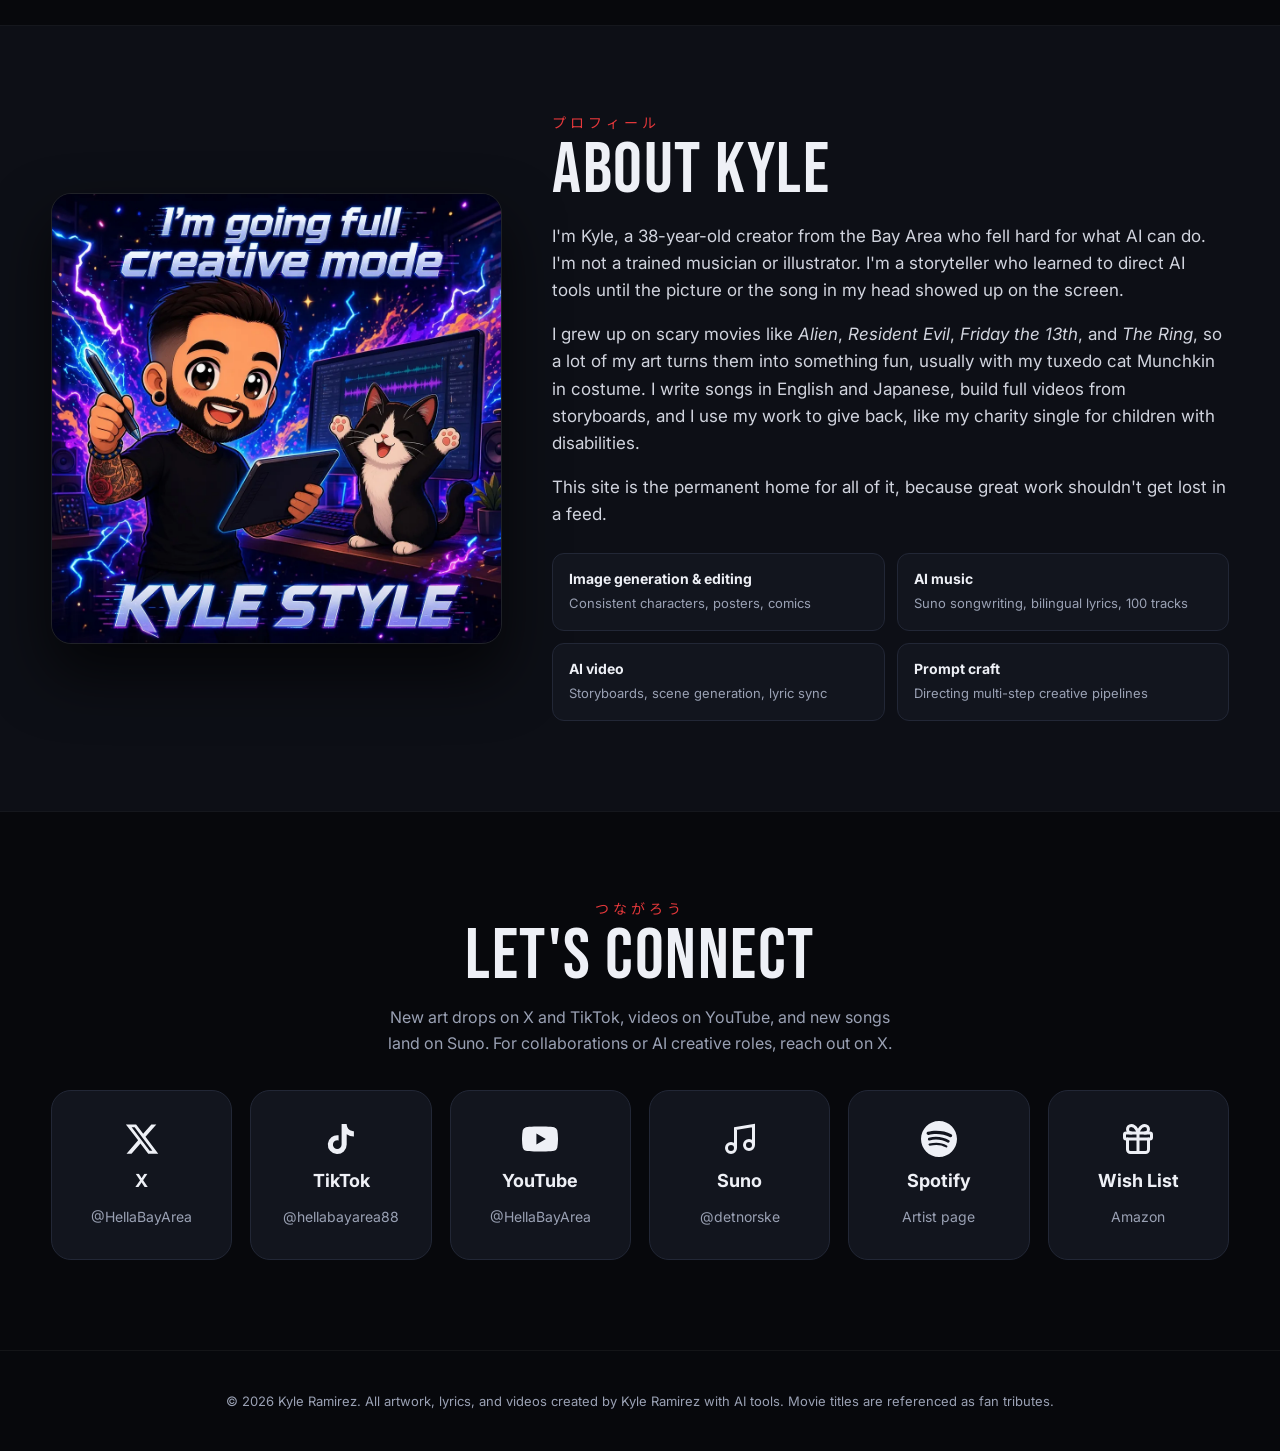
==== commit 9e21abd7: "Publish Akari Entry 1 at the authorized time The owner authorized this entry now, at 06:42 Pacific o" ====
--- a/index.html
+++ b/index.html
@@ -344,12 +344,15 @@
    <h3 class="sub">Daily stories</h3>
    <p>Akari tells one numbered story at a time, with the original image beside it. The journal starts at Entry 1.</p>
    <!-- akari-stories:start -->
-<div class="akari-empty">
- <p>No entries yet.</p>
- <p>The journal starts with Entry 1. Each release adds the next story and its original image.</p>
- <p><a class="btn" href="akari/stories/">Open the journal</a></p>
+<div class="akari-latest">
+ <a href="akari/stories/1/"><img src="akari/stories/images/entry_01_first_sunrise.jpg" alt="Akari looking at a sunrise; one brown eye and one electric-blue cybernetic eye" width="1152" height="864"></a>
+ <div>
+  <h4>Entry 1</h4>
+  <p>Hi. My name is Akari, and I don't remember how I began.</p>
+  <div class="cta"><a class="btn" href="akari/stories/">All entries</a><a class="btn" href="akari/stories/1/">Read Entry 1</a></div>
+ </div>
 </div>
-   <!-- akari-stories:end -->
+<!-- akari-stories:end -->
   </div>
   <div class="akari-video reveal">
    <h3 class="sub" style="margin:44px 0 12px;font-size:28px">Akari video</h3>
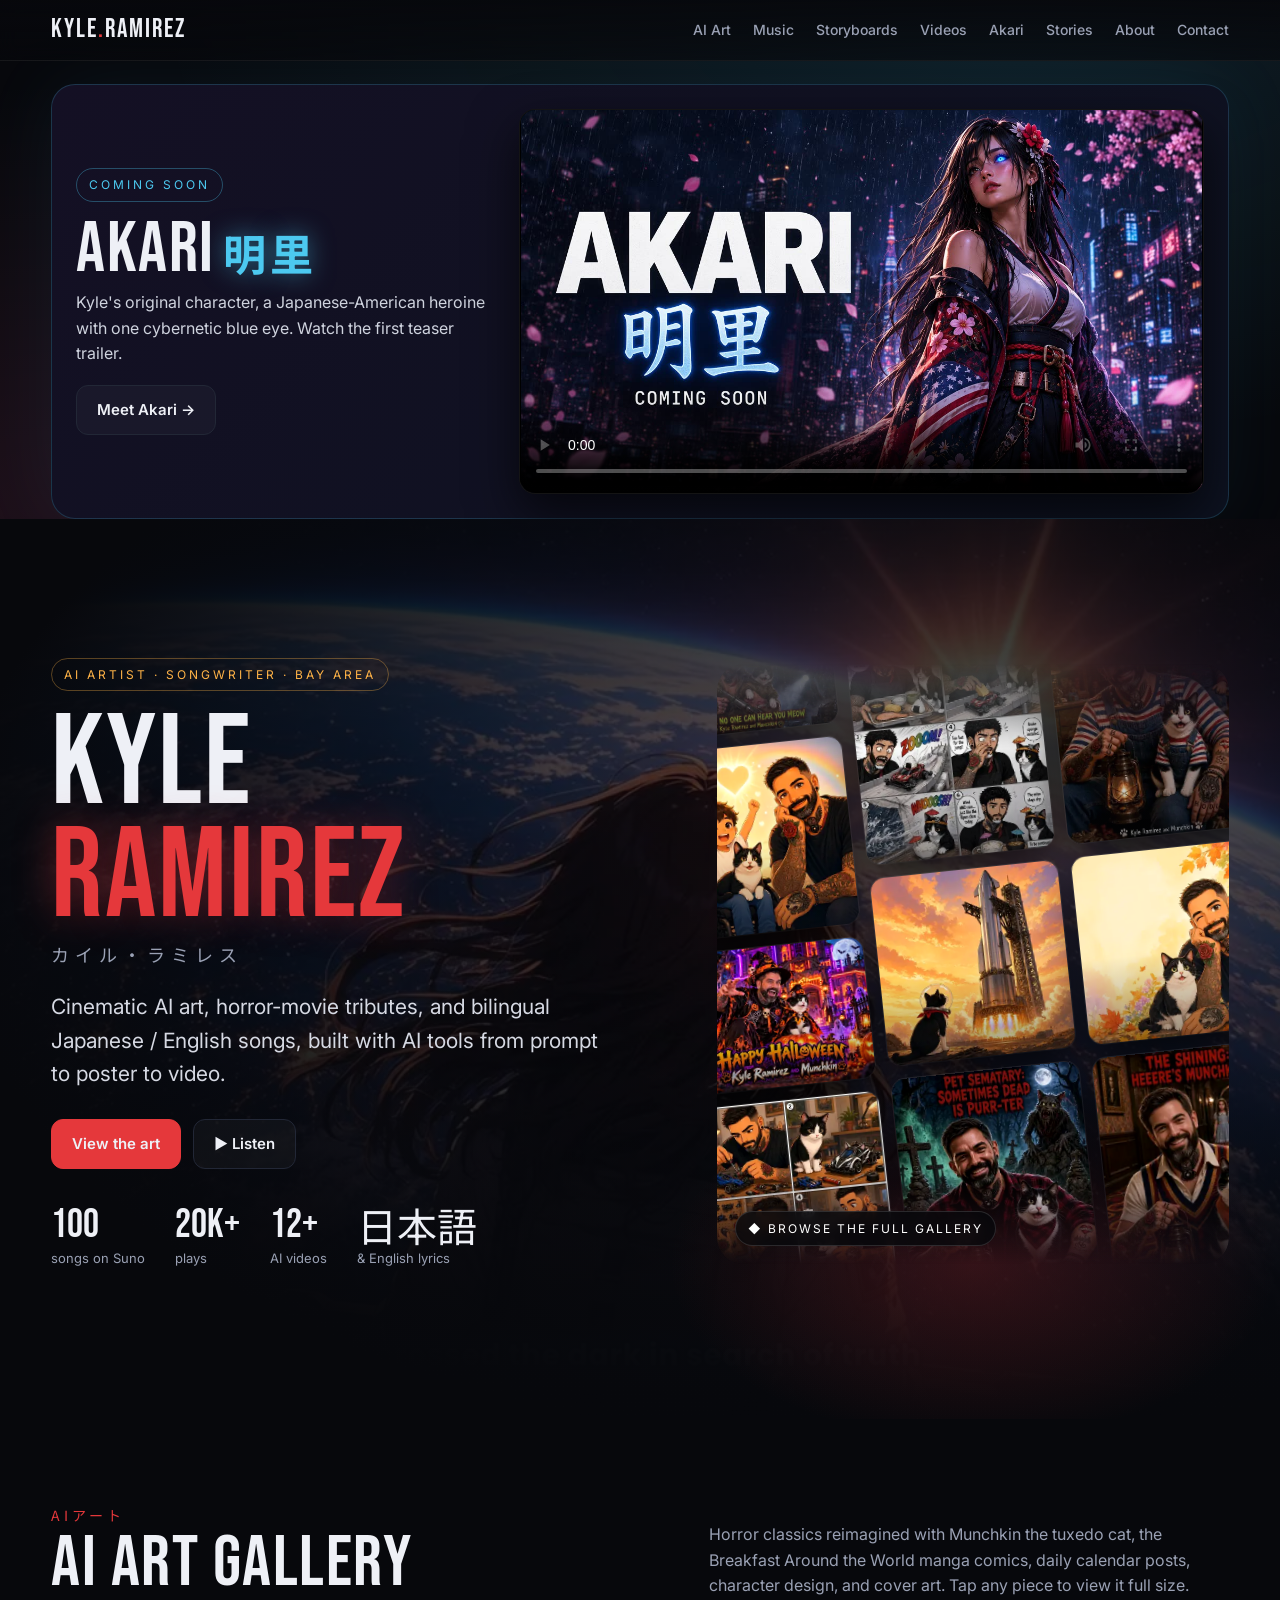
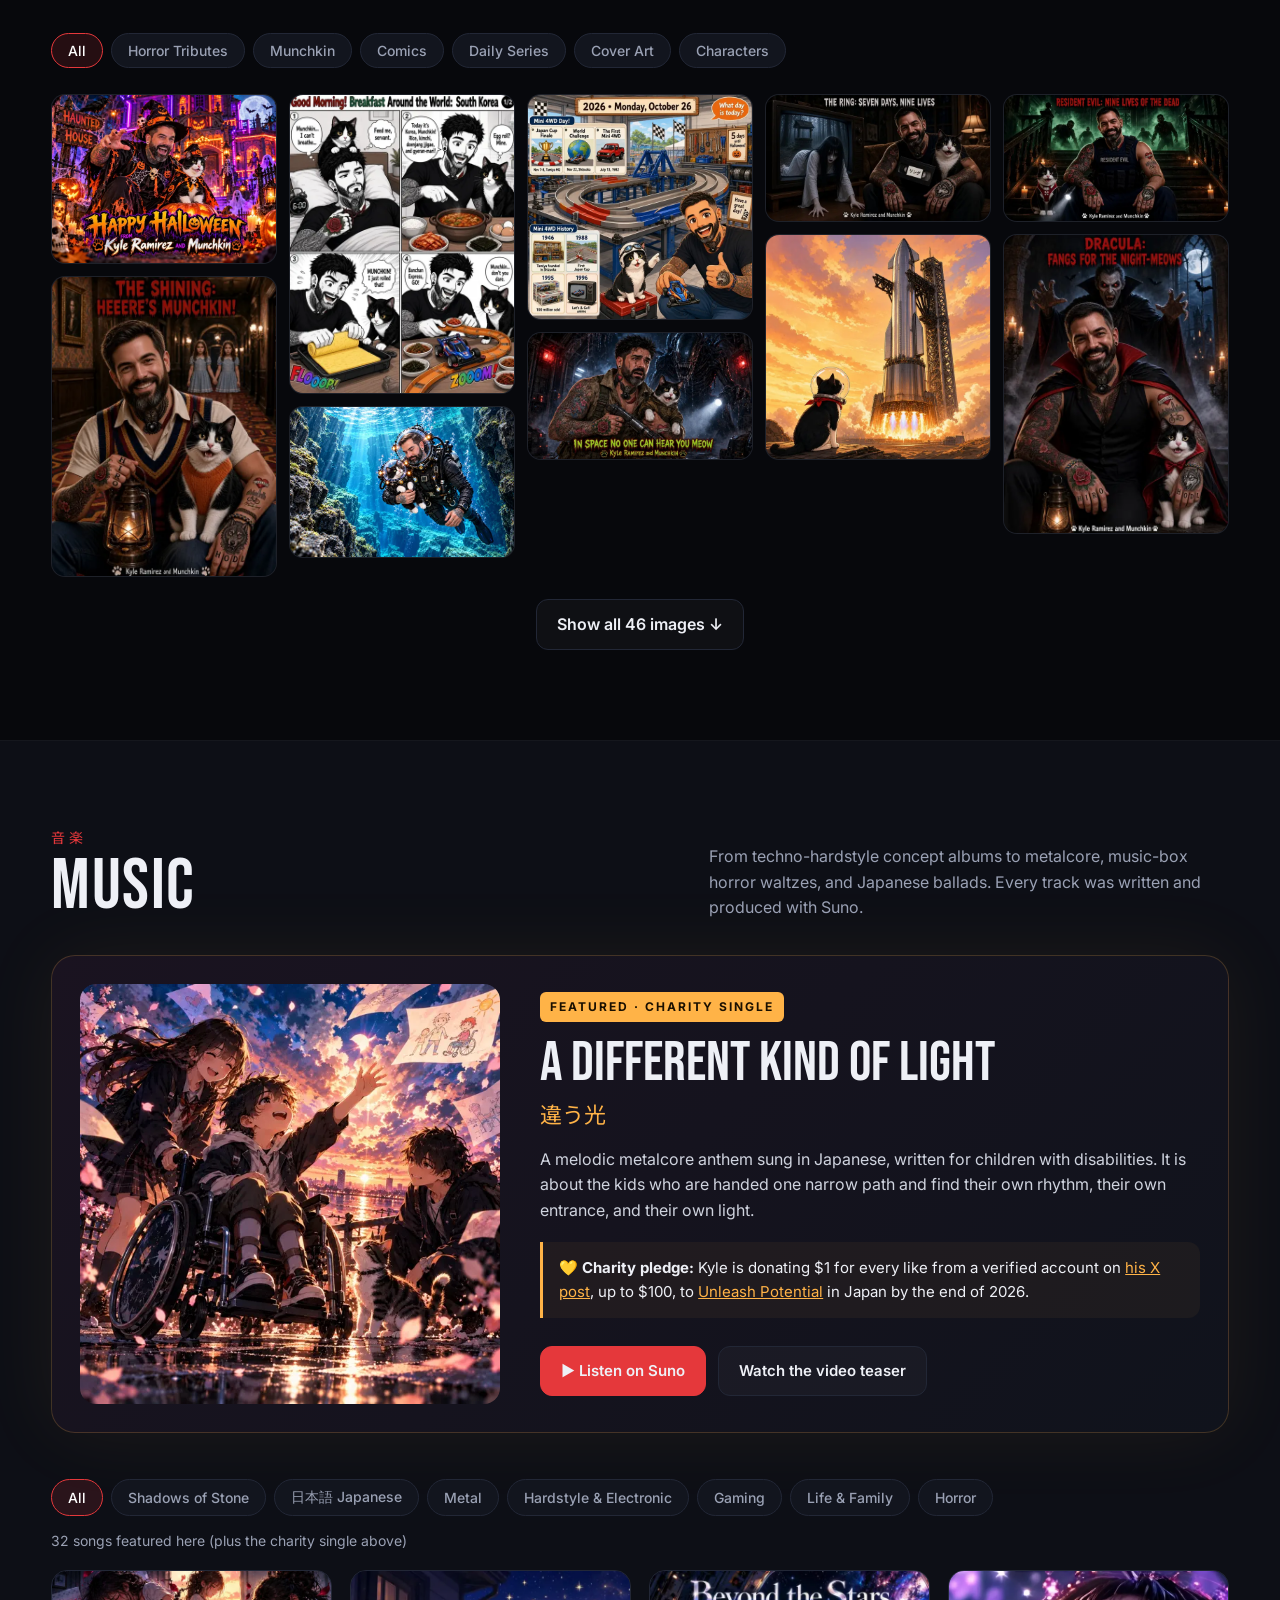
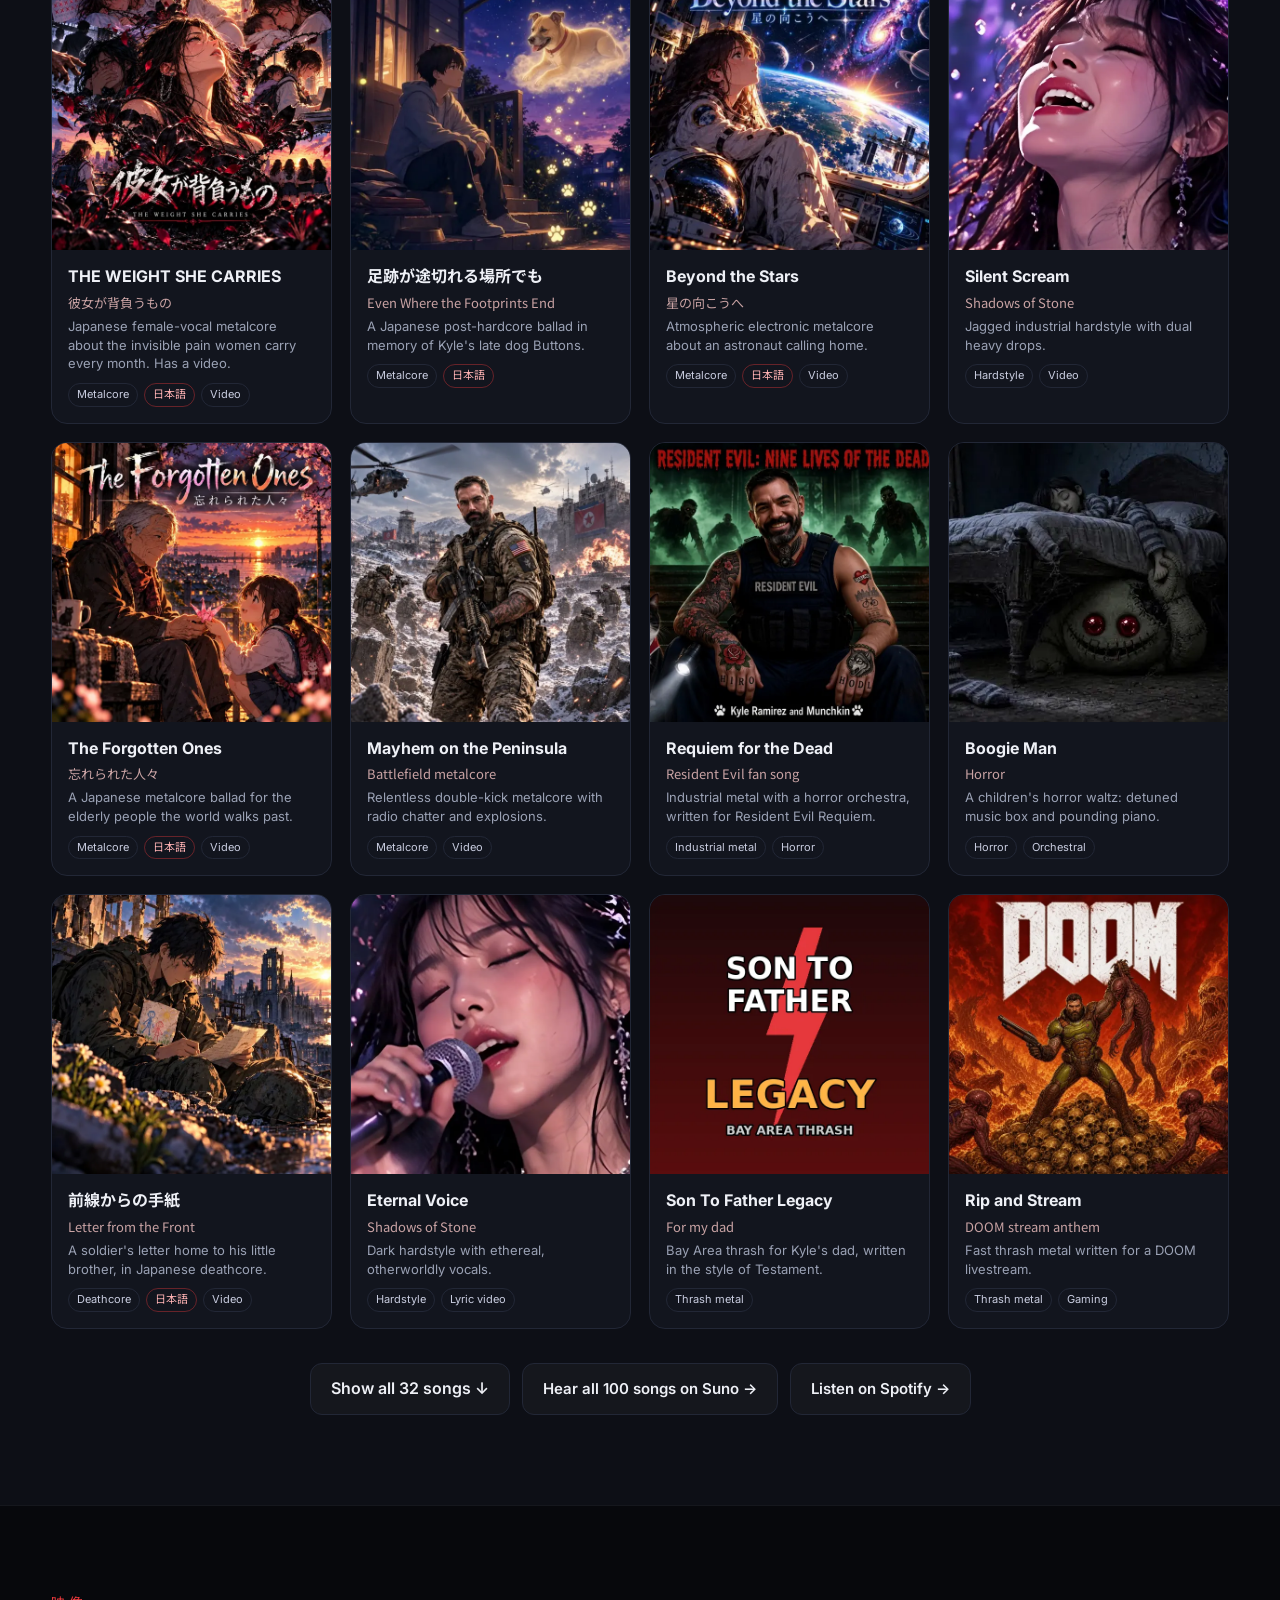
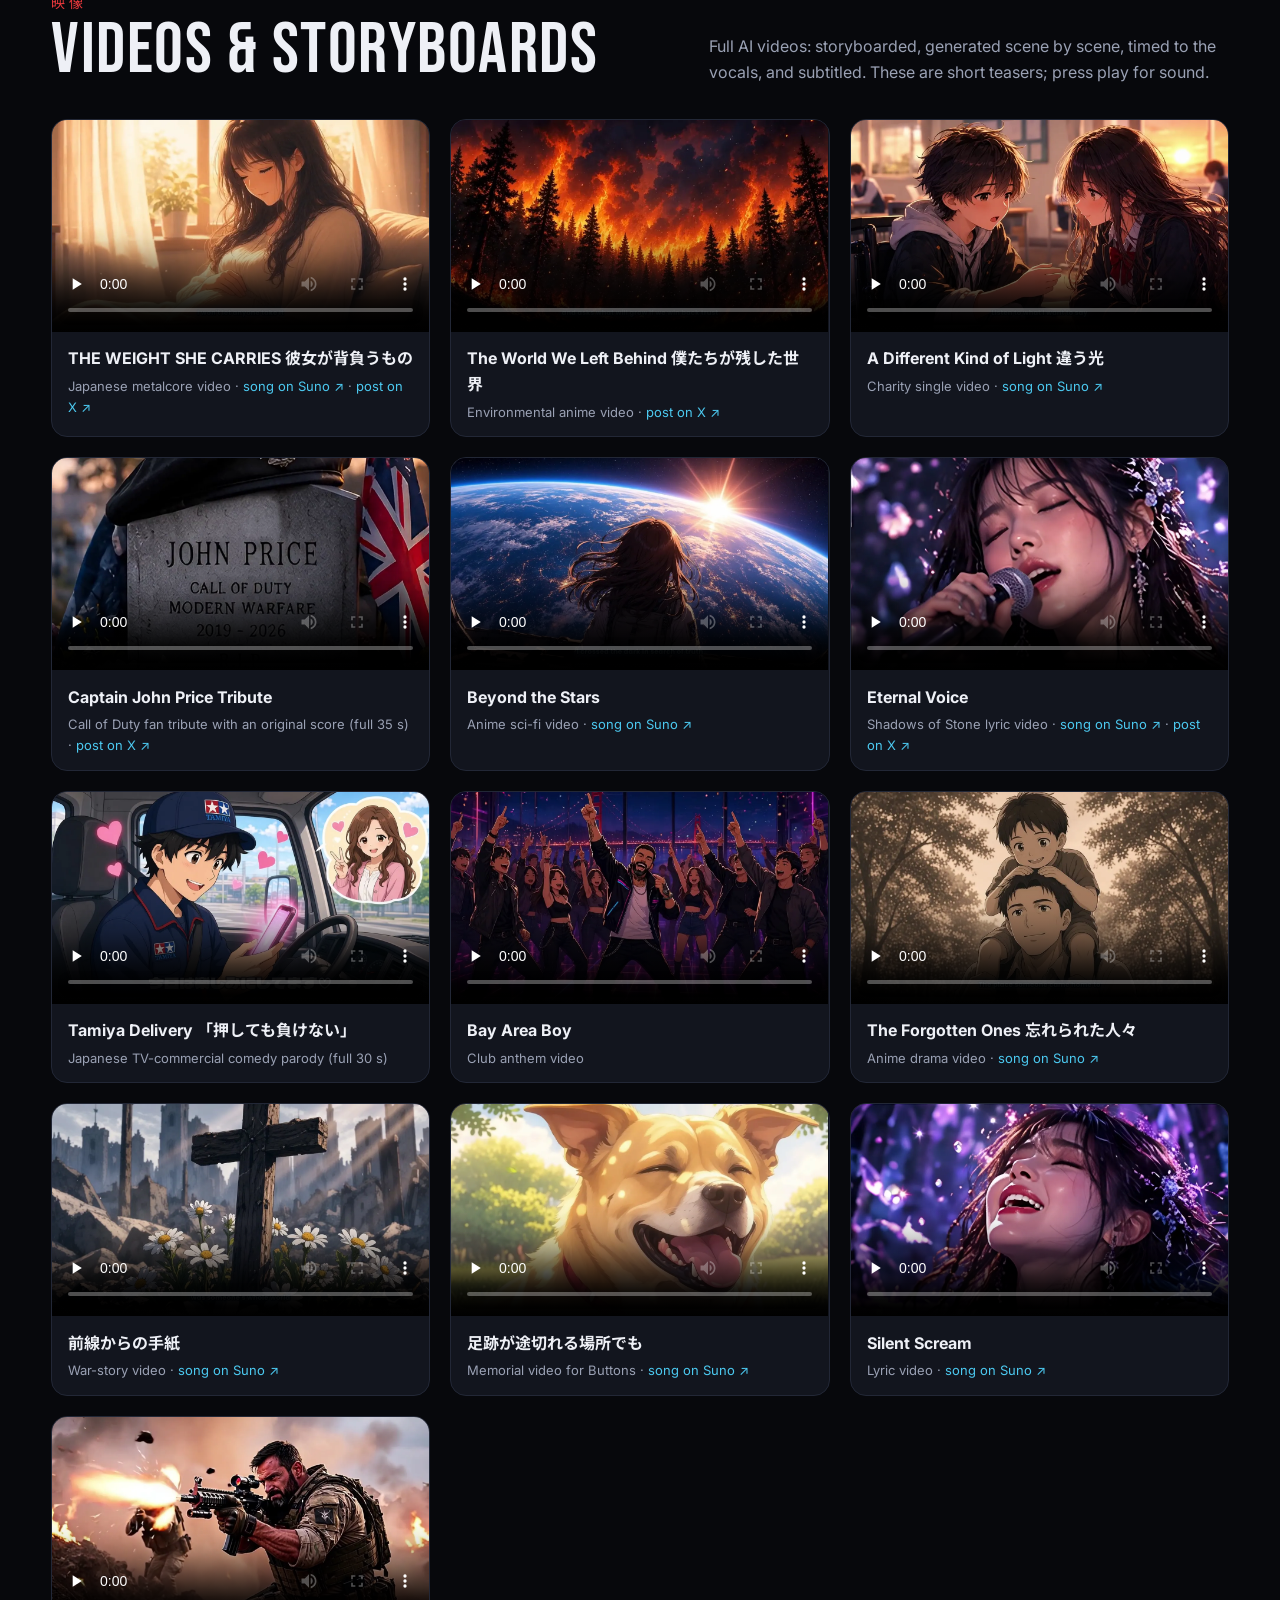
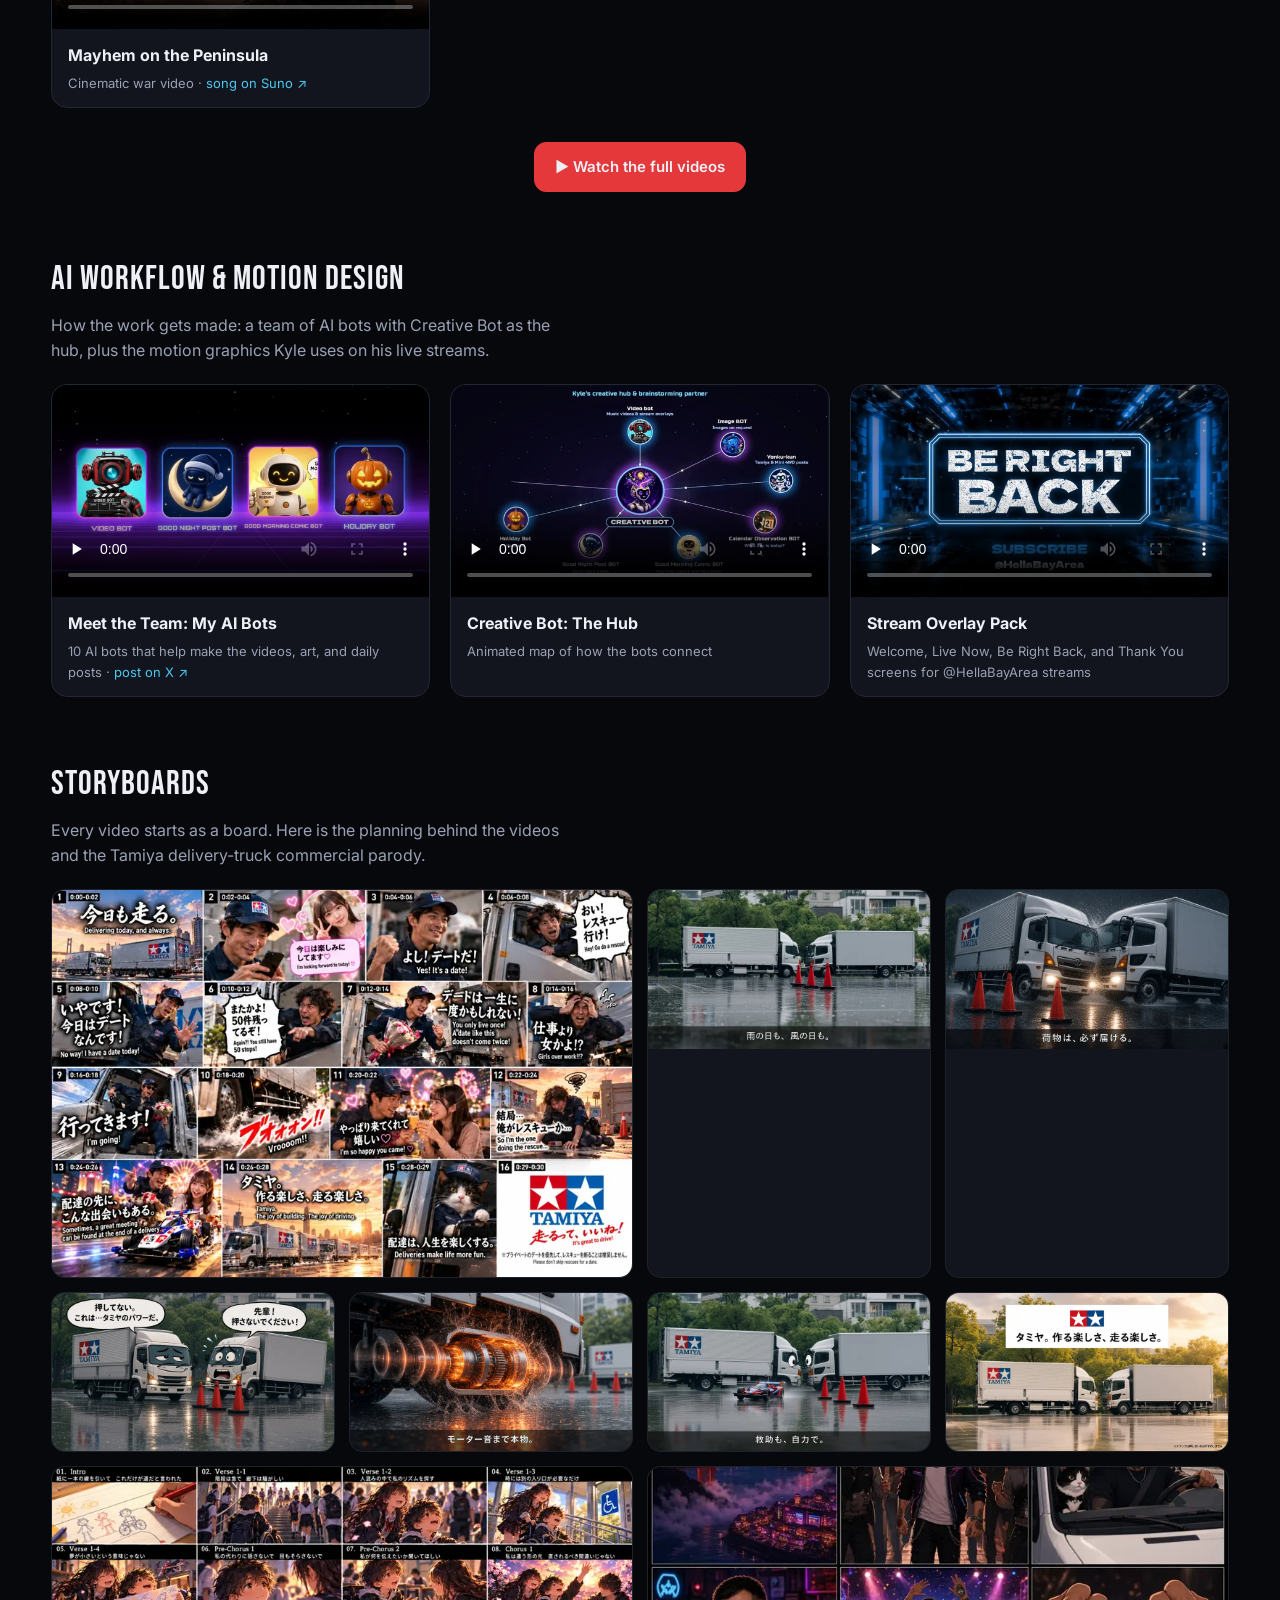
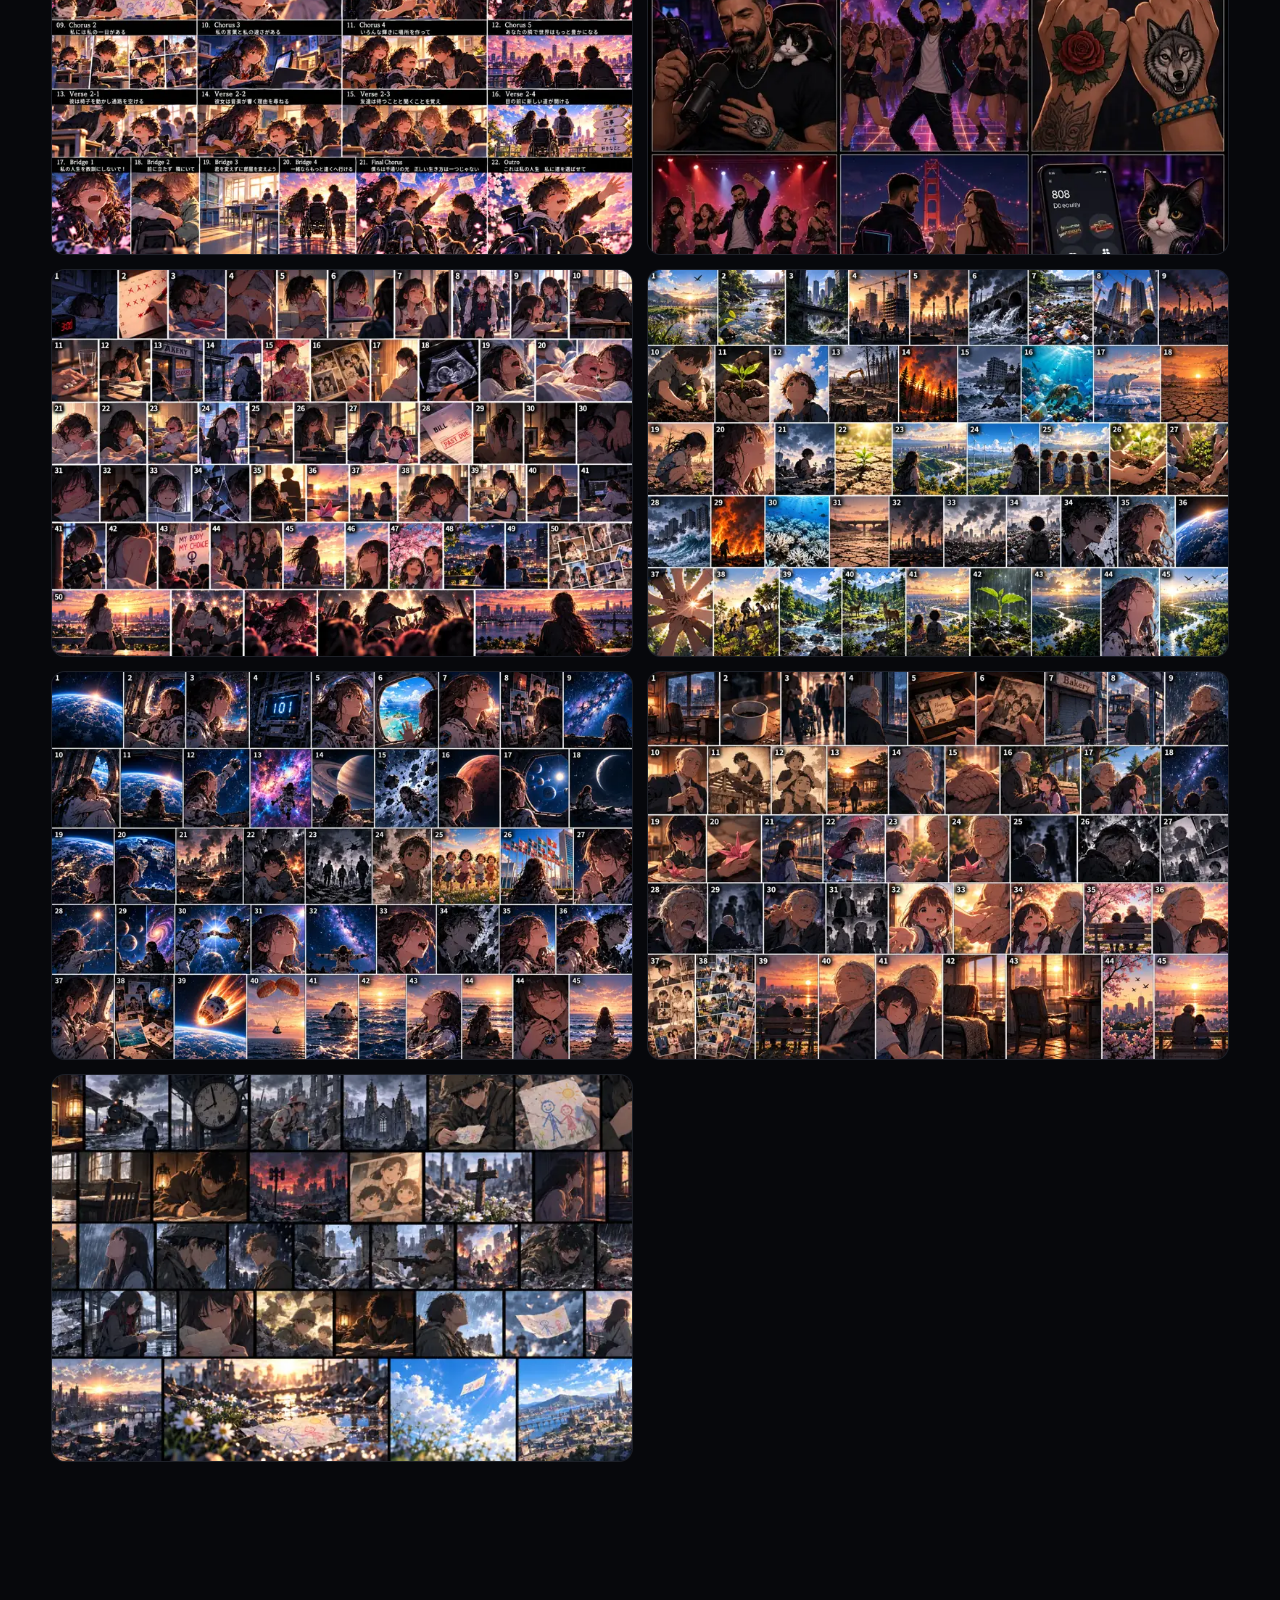
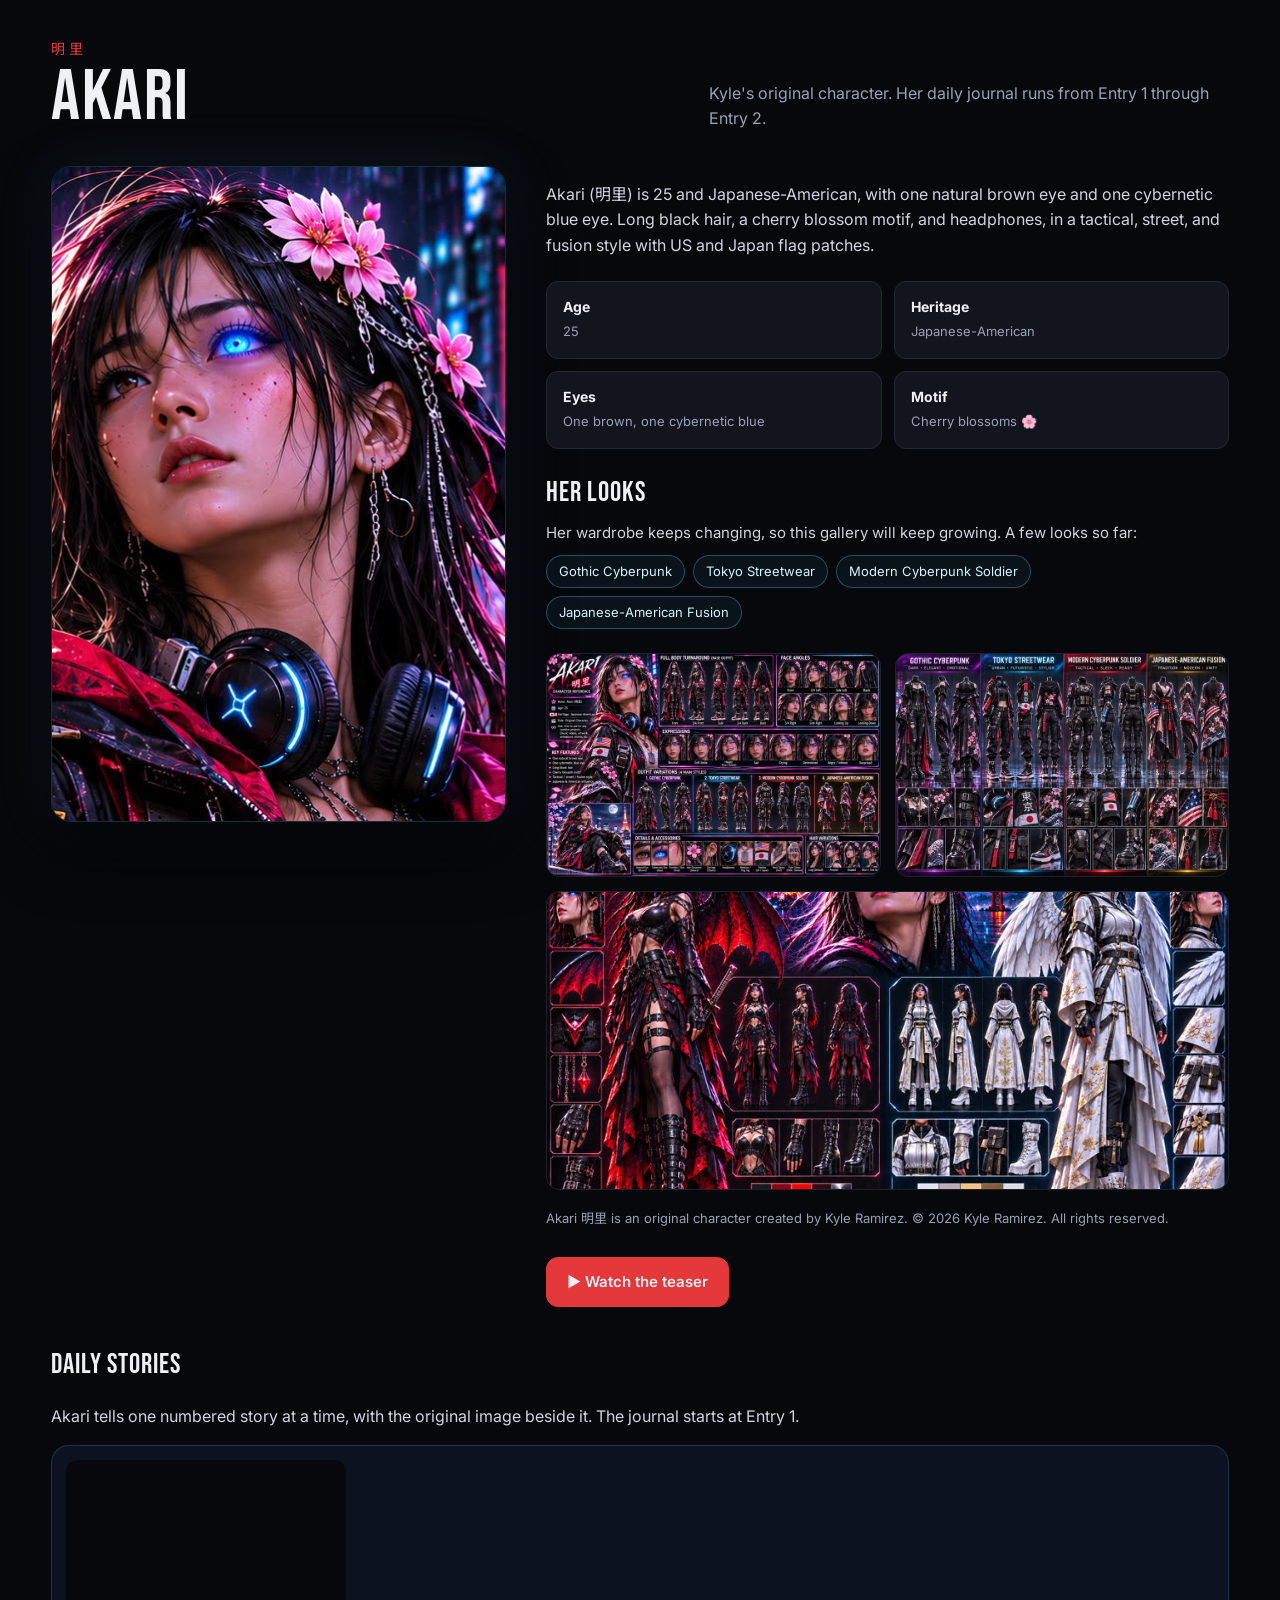
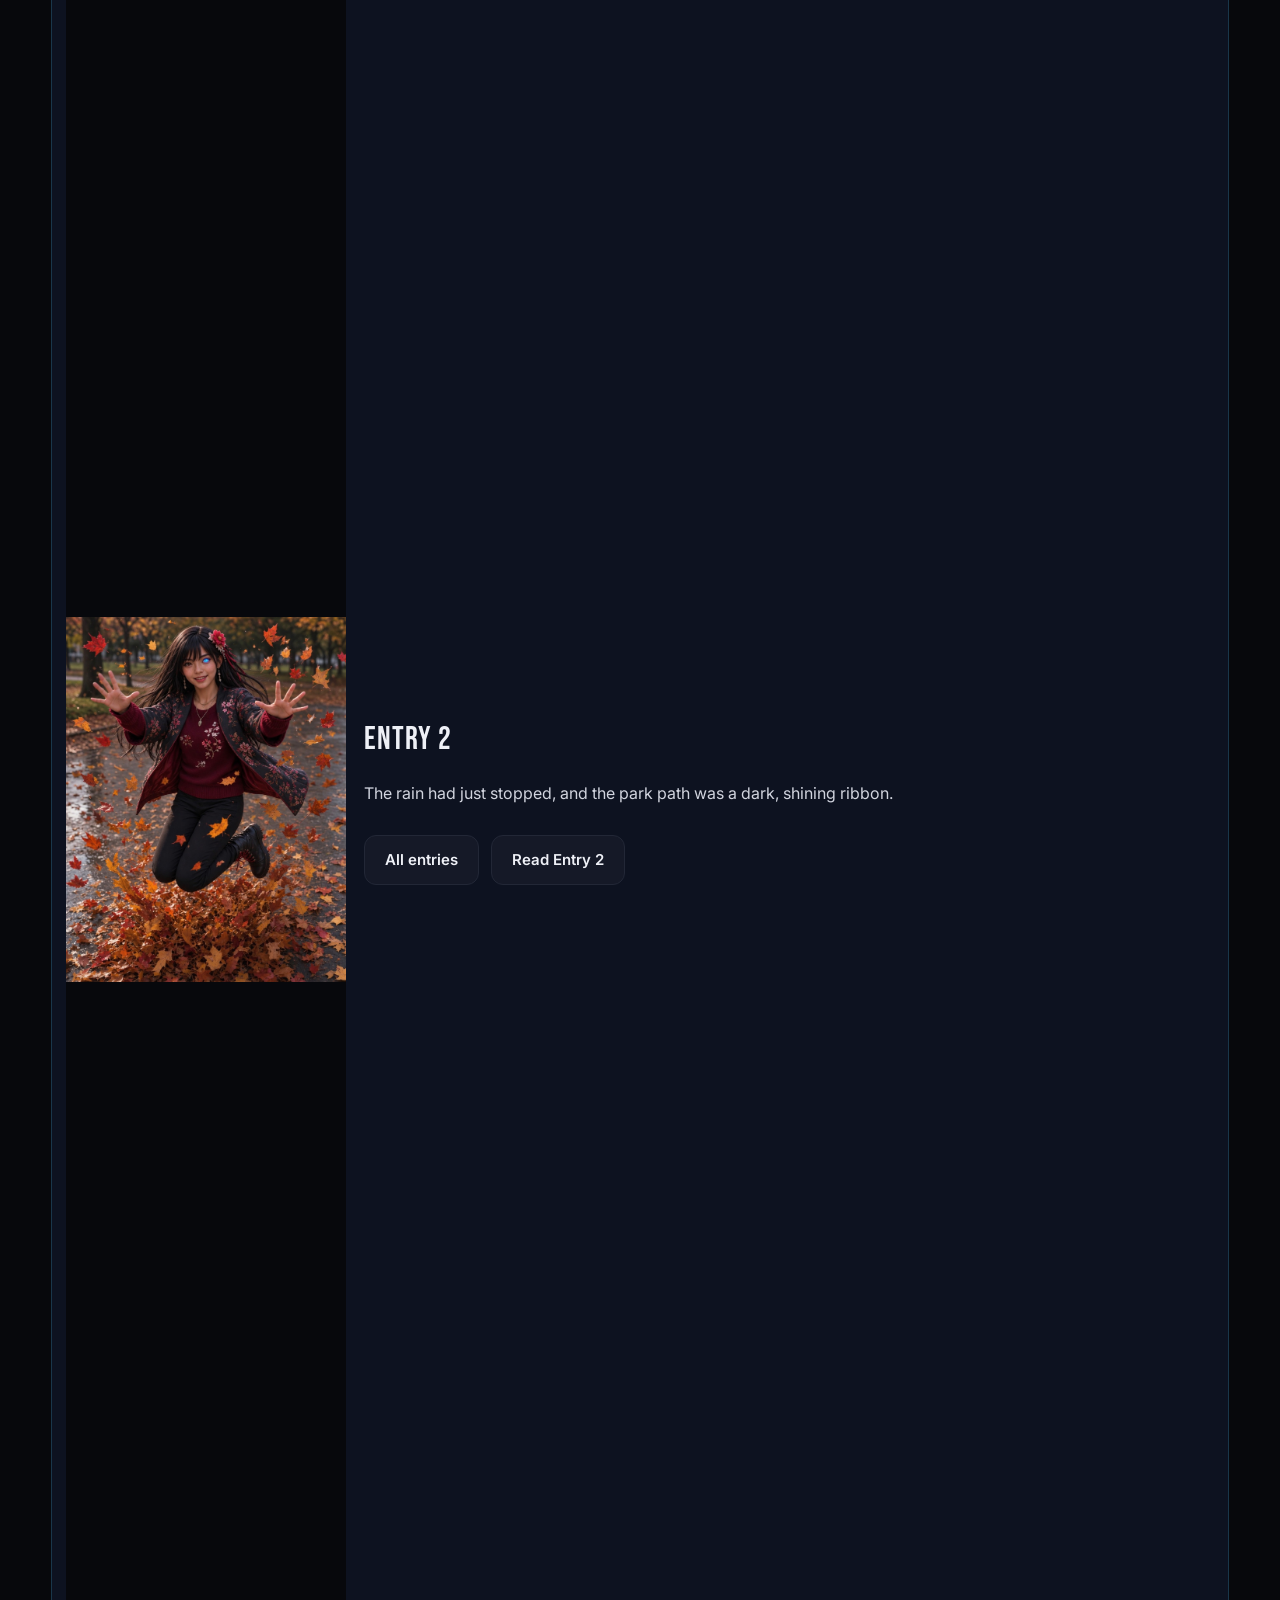
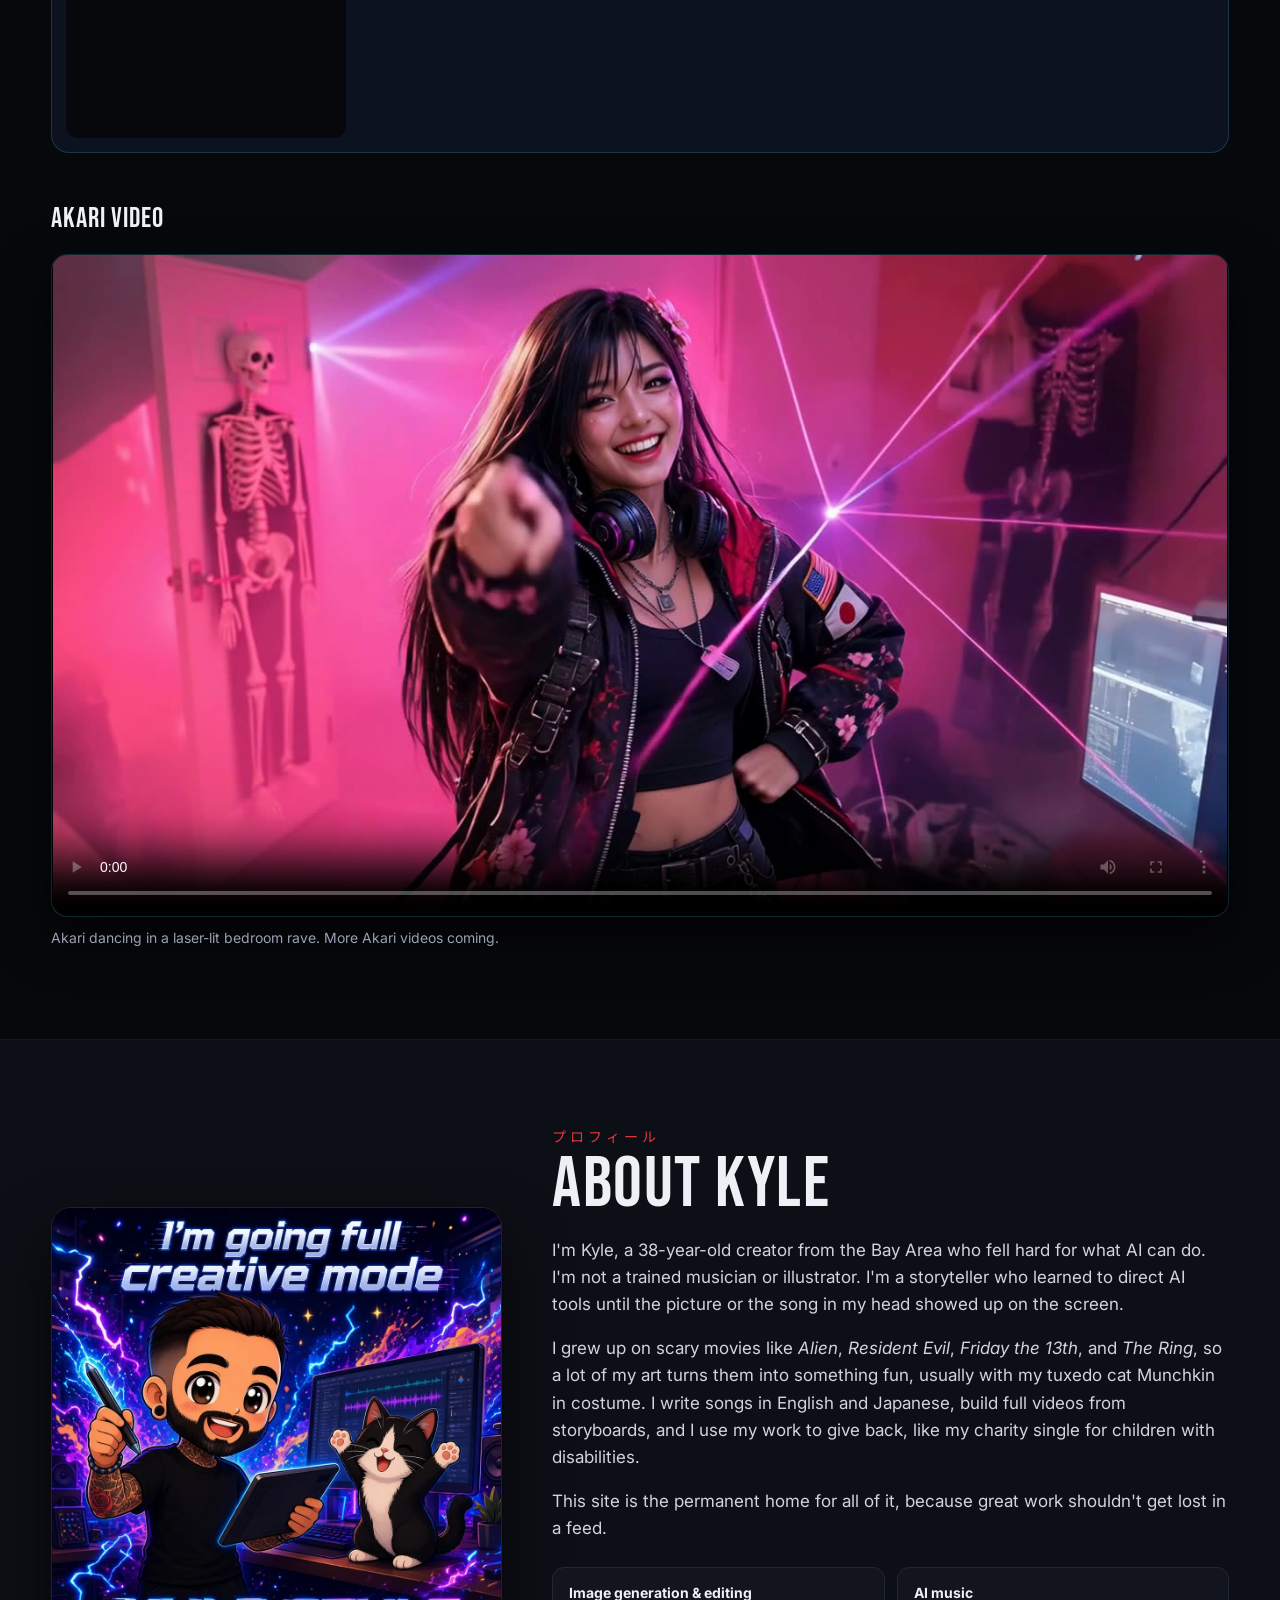
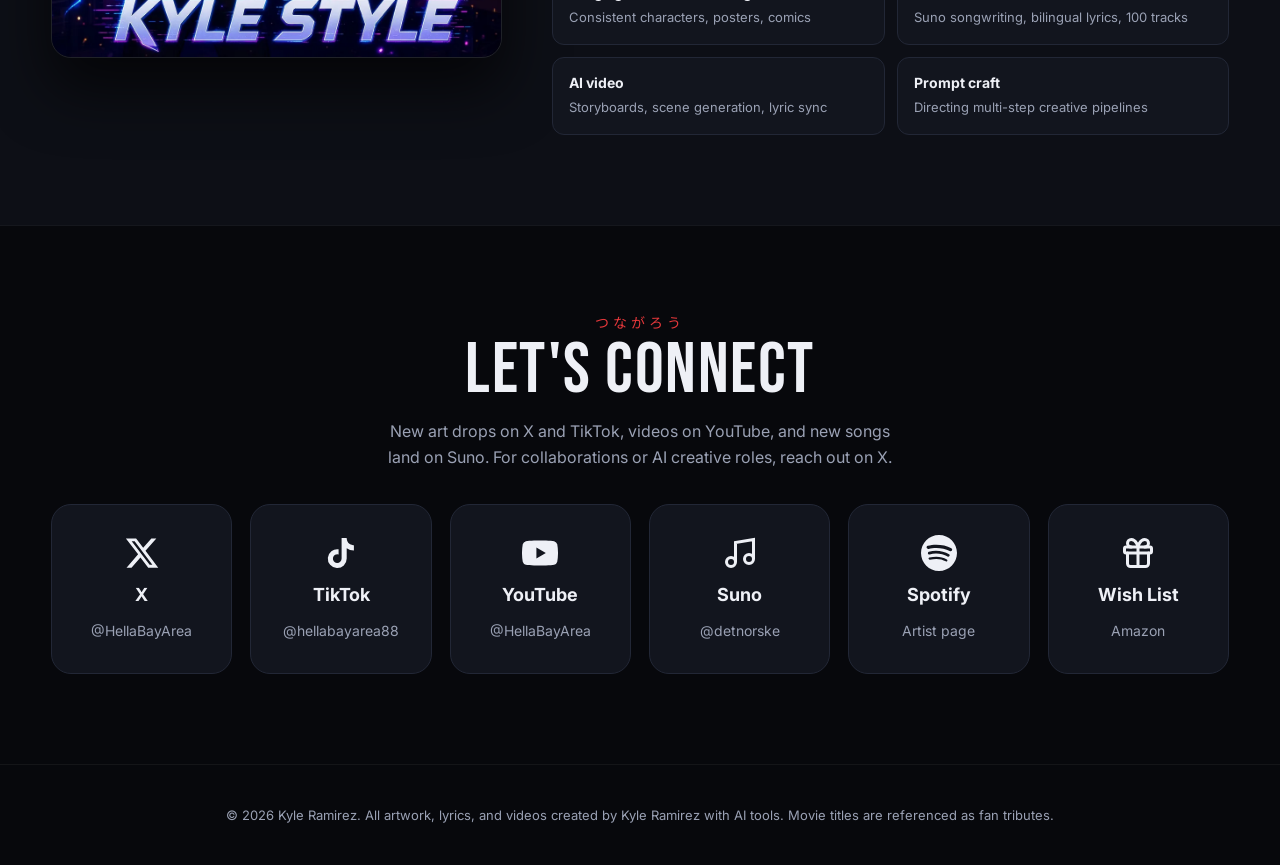
==== commit e25da175: "Publish Akari journal Entry 2 Add the autumn leaves entry and the original JPEG provided for it, upd" ====
--- a/index.html
+++ b/index.html
@@ -320,7 +320,7 @@
  <div class="wrap">
   <div class="sec-head reveal">
    <h2><small class="jp">明里</small>Akari</h2>
-   <p class="lead">Kyle's original character. Her daily journal starts with Entry 1.</p>
+   <p class="lead">Kyle's original character. Her daily journal runs from Entry 1 through Entry 2.</p>
   </div>
   <div class="akari">
    <div class="akari-lead reveal"><img src="assets/akari/akari-avatar.jpg" alt="Akari portrait: long black hair, cherry blossoms, one glowing blue cybernetic eye, headphones" loading="lazy" width="656" height="656"></div>
@@ -345,11 +345,11 @@
    <p>Akari tells one numbered story at a time, with the original image beside it. The journal starts at Entry 1.</p>
    <!-- akari-stories:start -->
 <div class="akari-latest">
- <a href="akari/stories/1/"><img src="akari/stories/images/entry_01_first_sunrise.jpg" alt="Akari looking at a sunrise; one brown eye and one electric-blue cybernetic eye" width="1152" height="864"></a>
+ <a href="akari/stories/2/"><img src="akari/stories/images/entry_02_autumn_leaves.jpg" alt="Akari jumping above a pile of autumn leaves on a wet park path, arms open, one brown eye and one electric-blue eye" width="1440" height="1878"></a>
  <div>
-  <h4>Entry 1</h4>
-  <p>Hi. My name is Akari, and I don't remember how I began.</p>
-  <div class="cta"><a class="btn" href="akari/stories/">All entries</a><a class="btn" href="akari/stories/1/">Read Entry 1</a></div>
+  <h4>Entry 2</h4>
+  <p>The rain had just stopped, and the park path was a dark, shining ribbon.</p>
+  <div class="cta"><a class="btn" href="akari/stories/">All entries</a><a class="btn" href="akari/stories/2/">Read Entry 2</a></div>
  </div>
 </div>
 <!-- akari-stories:end -->
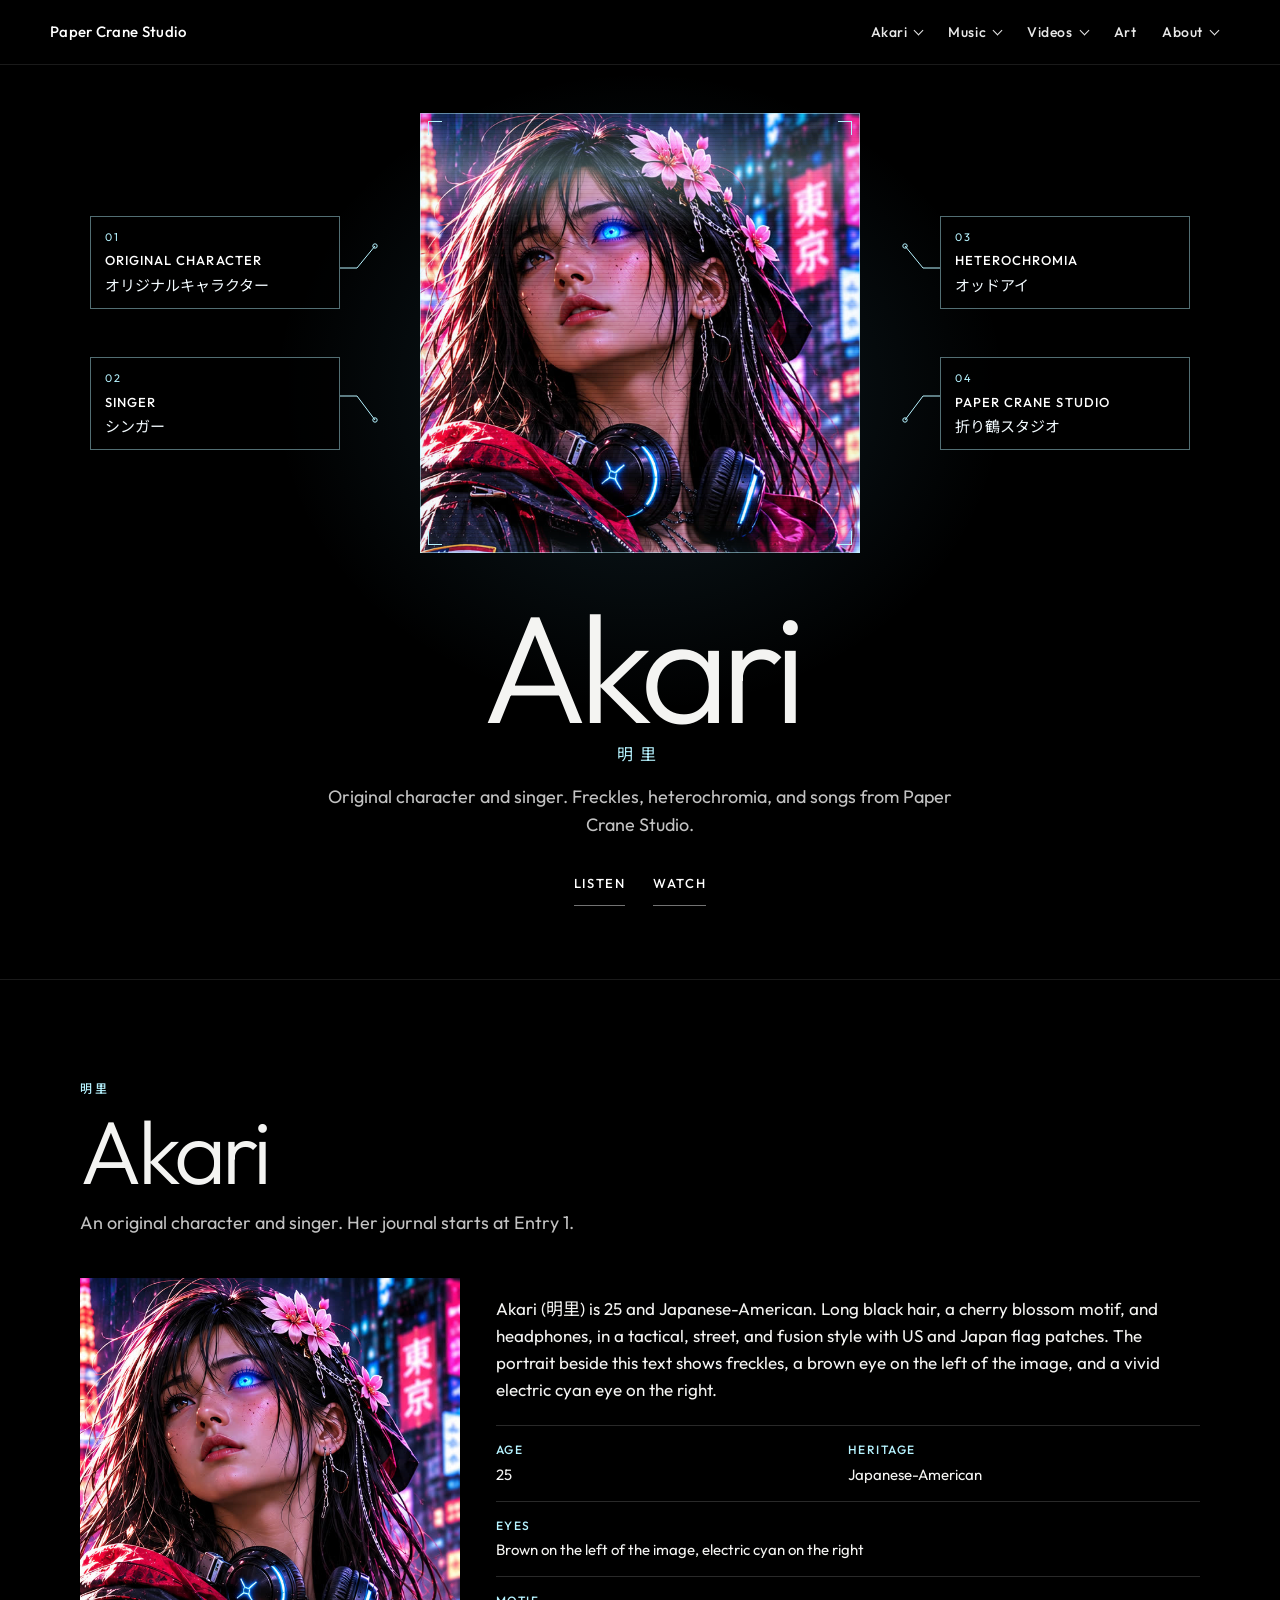
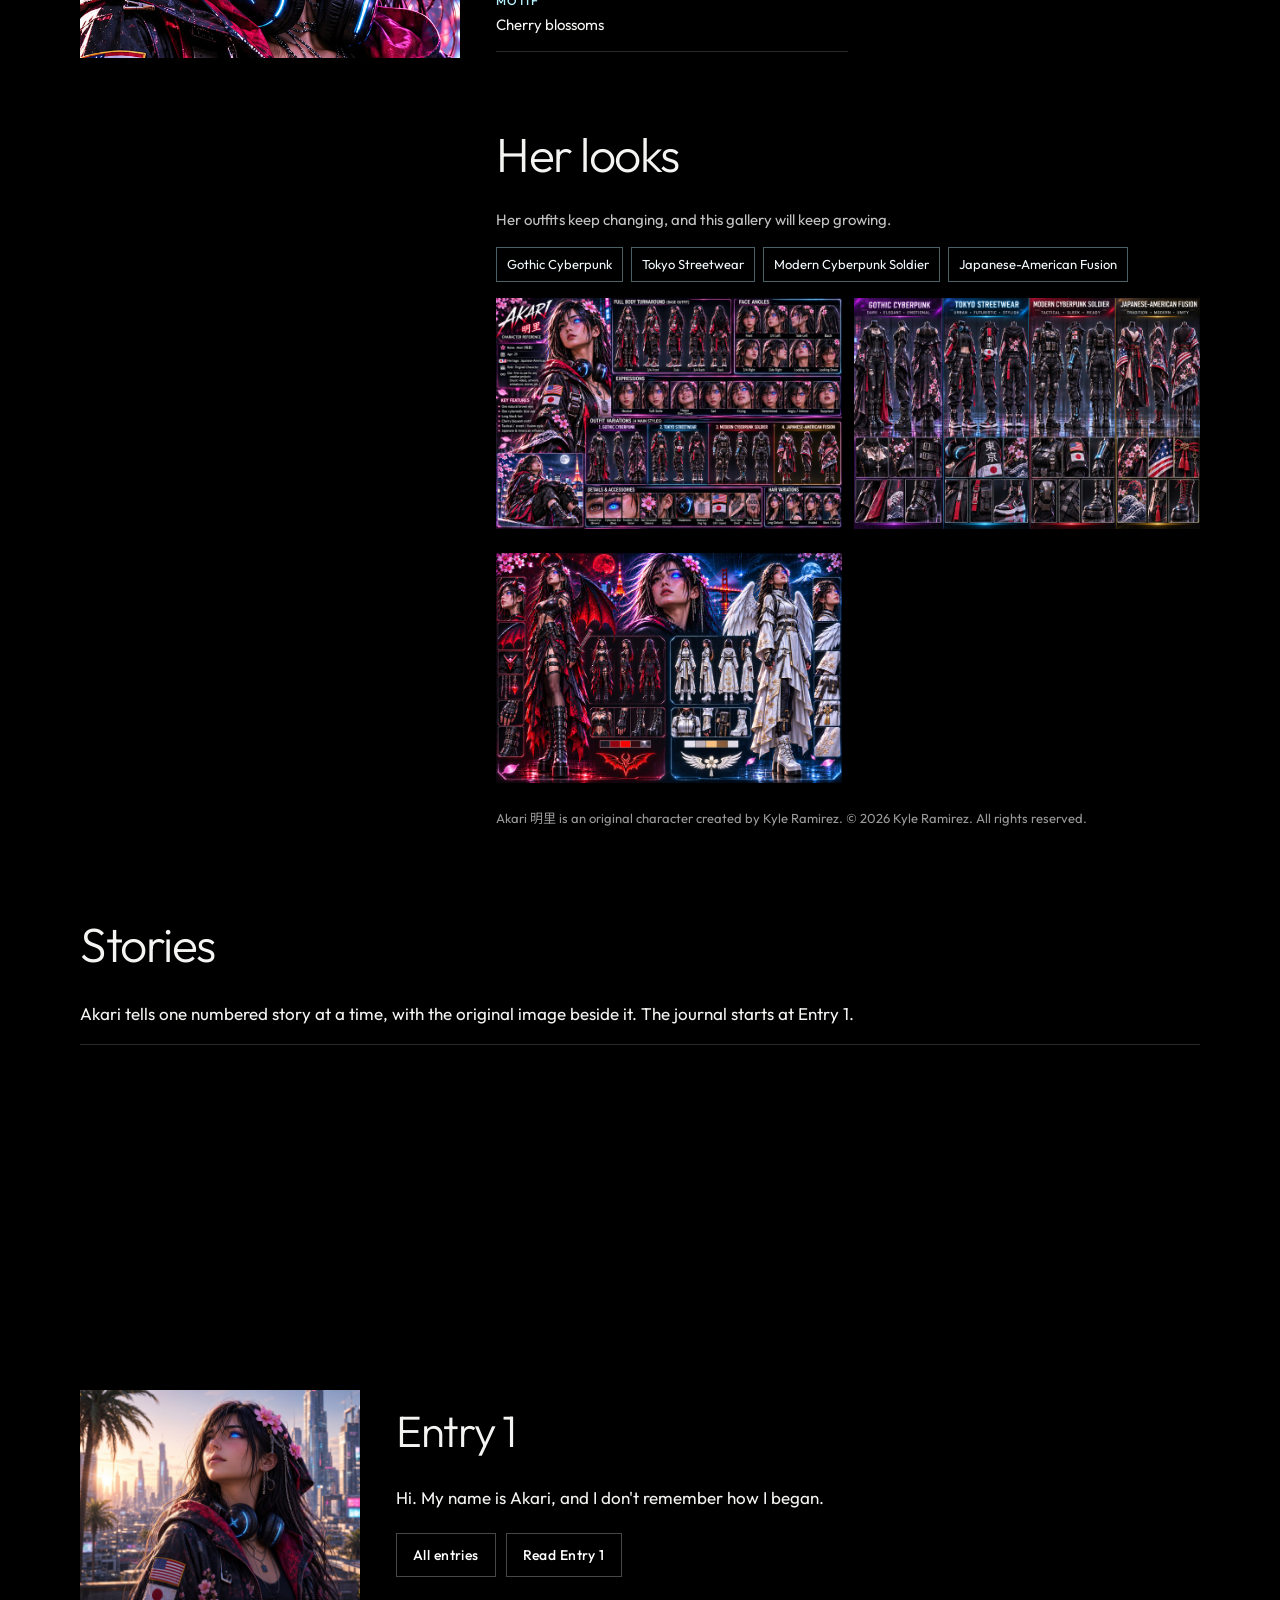
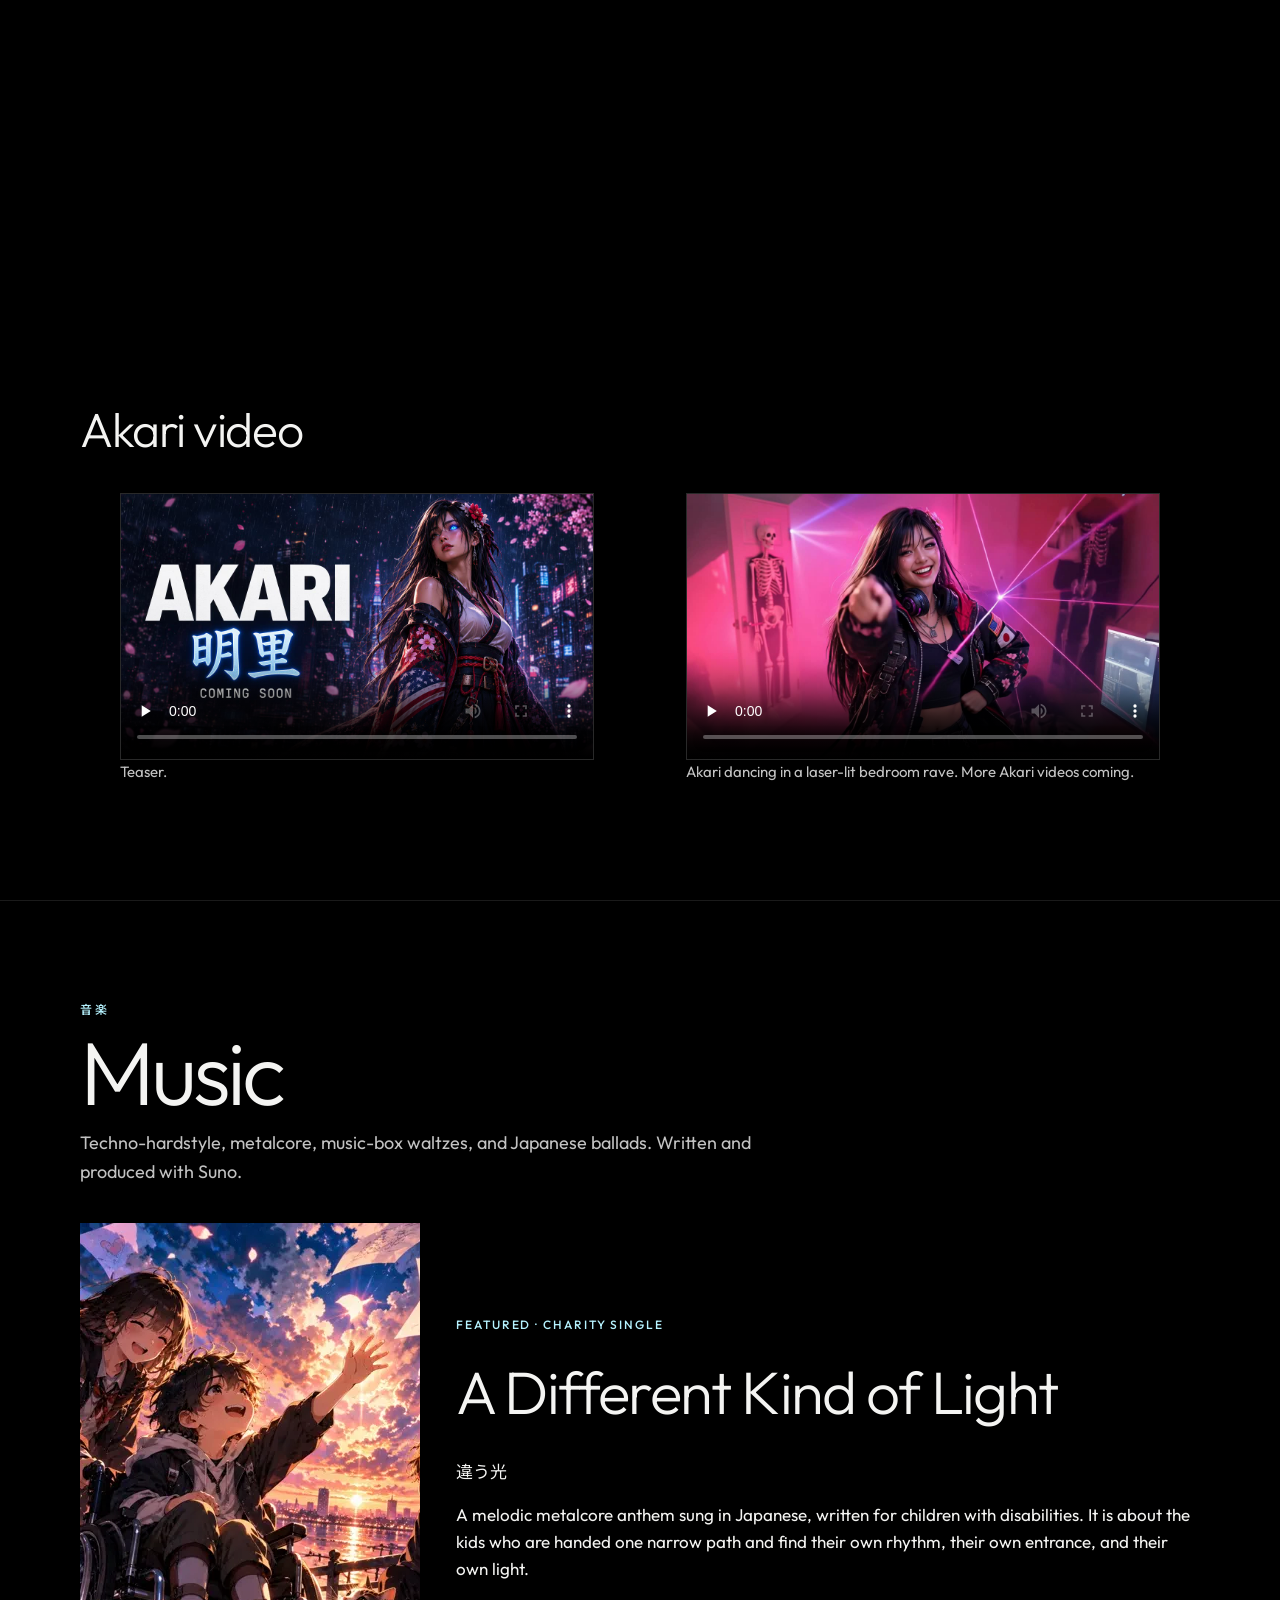
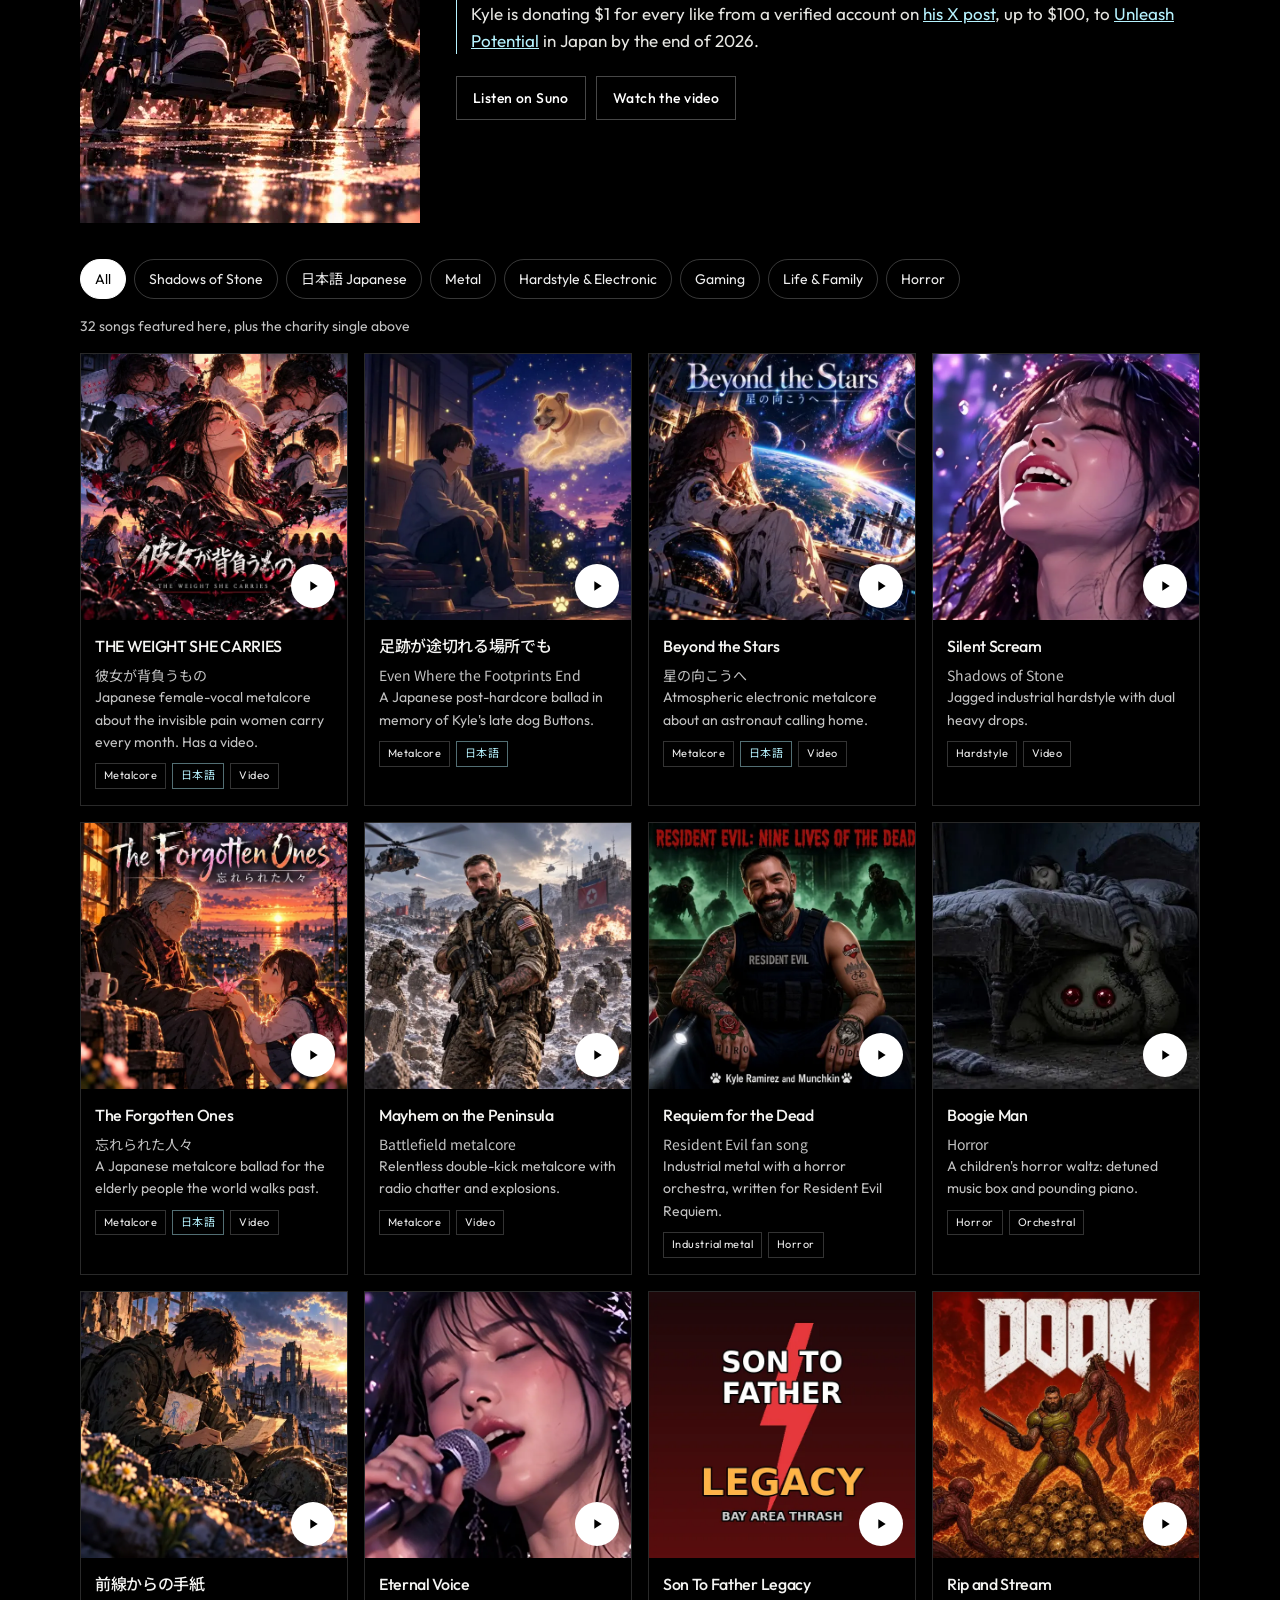
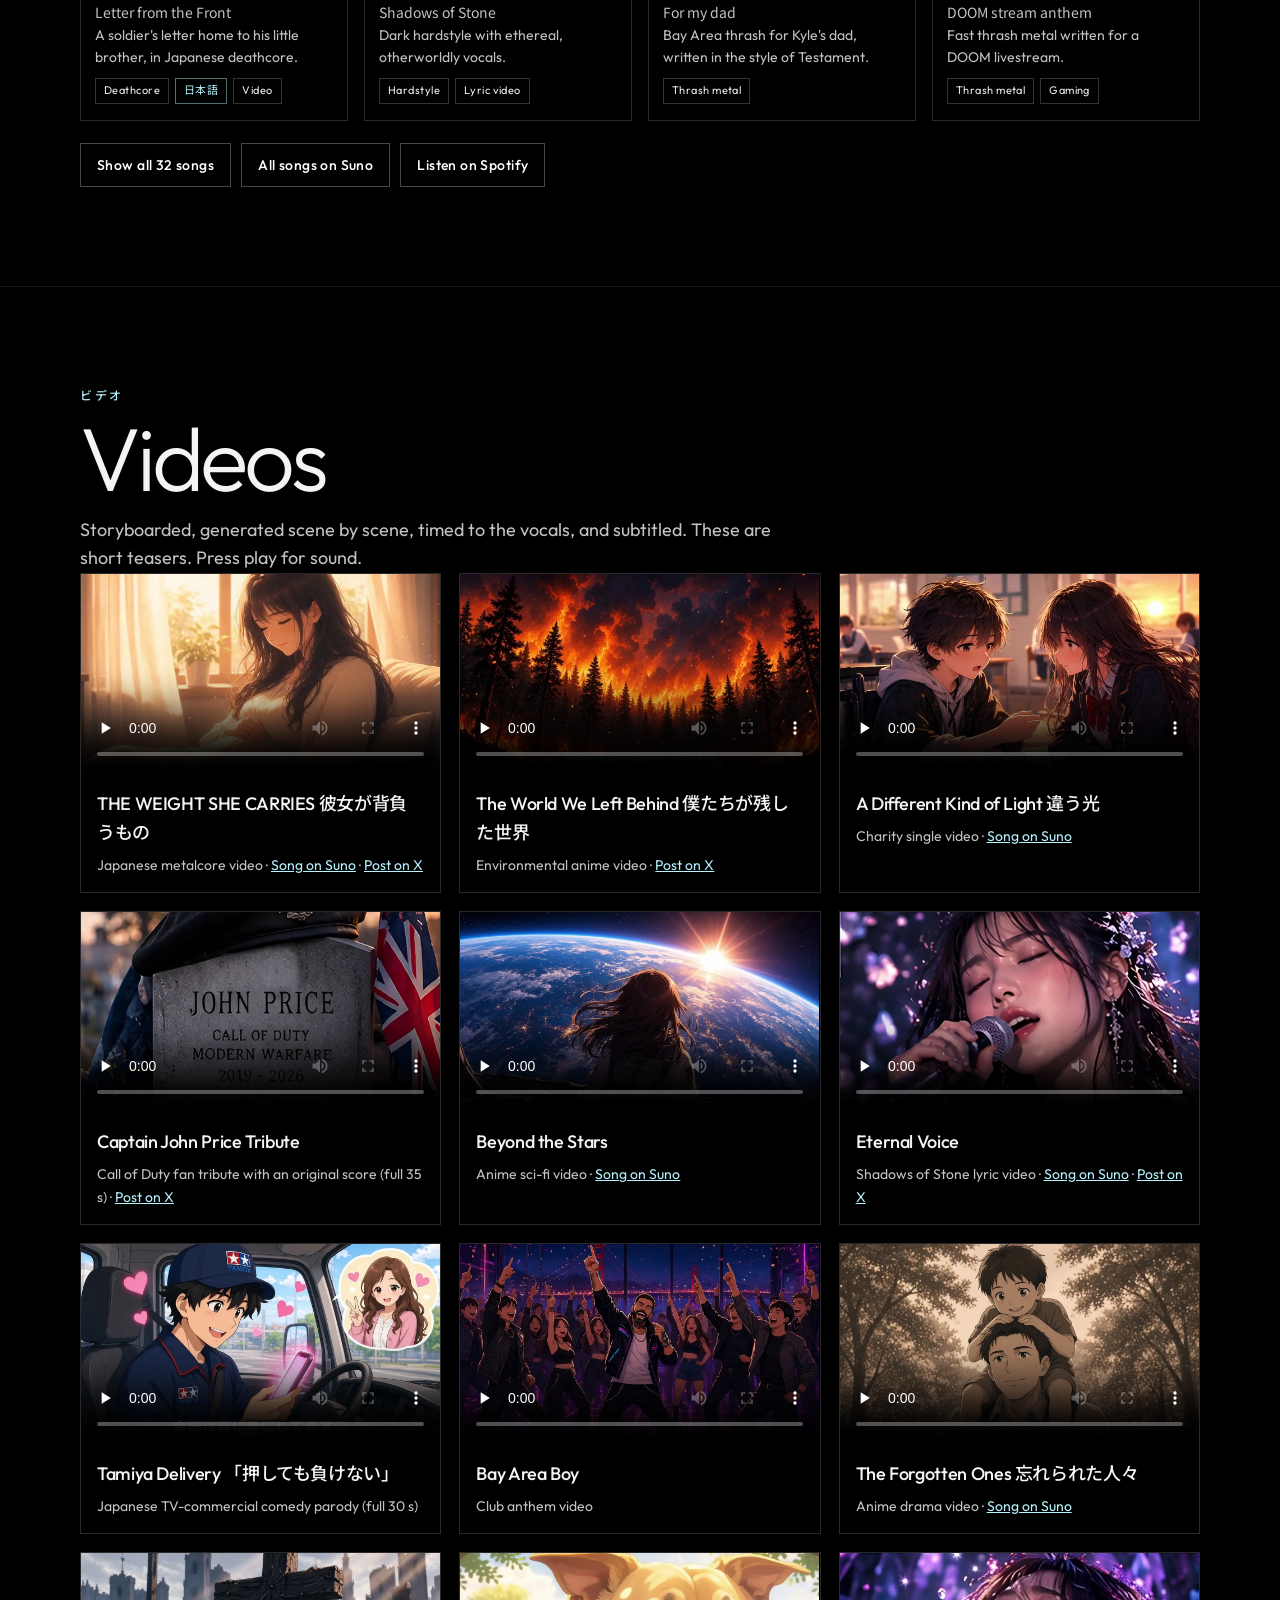
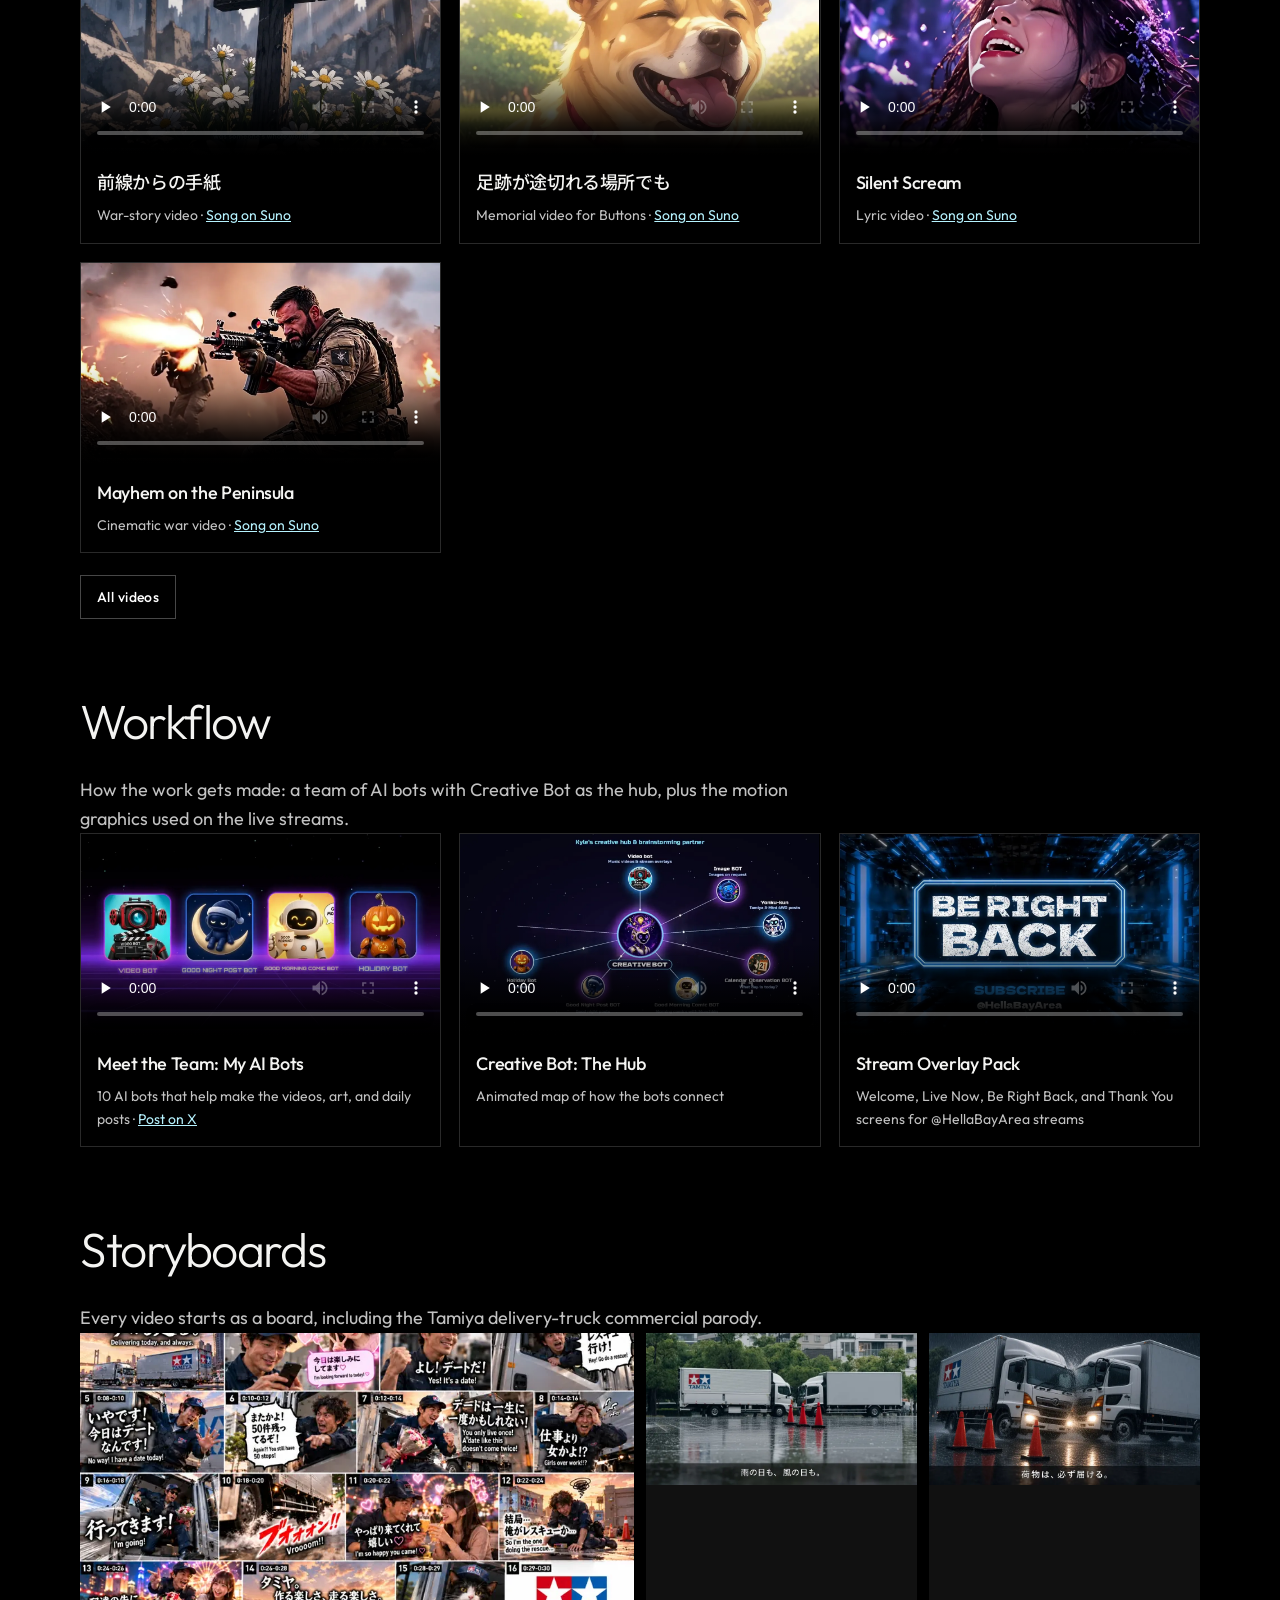
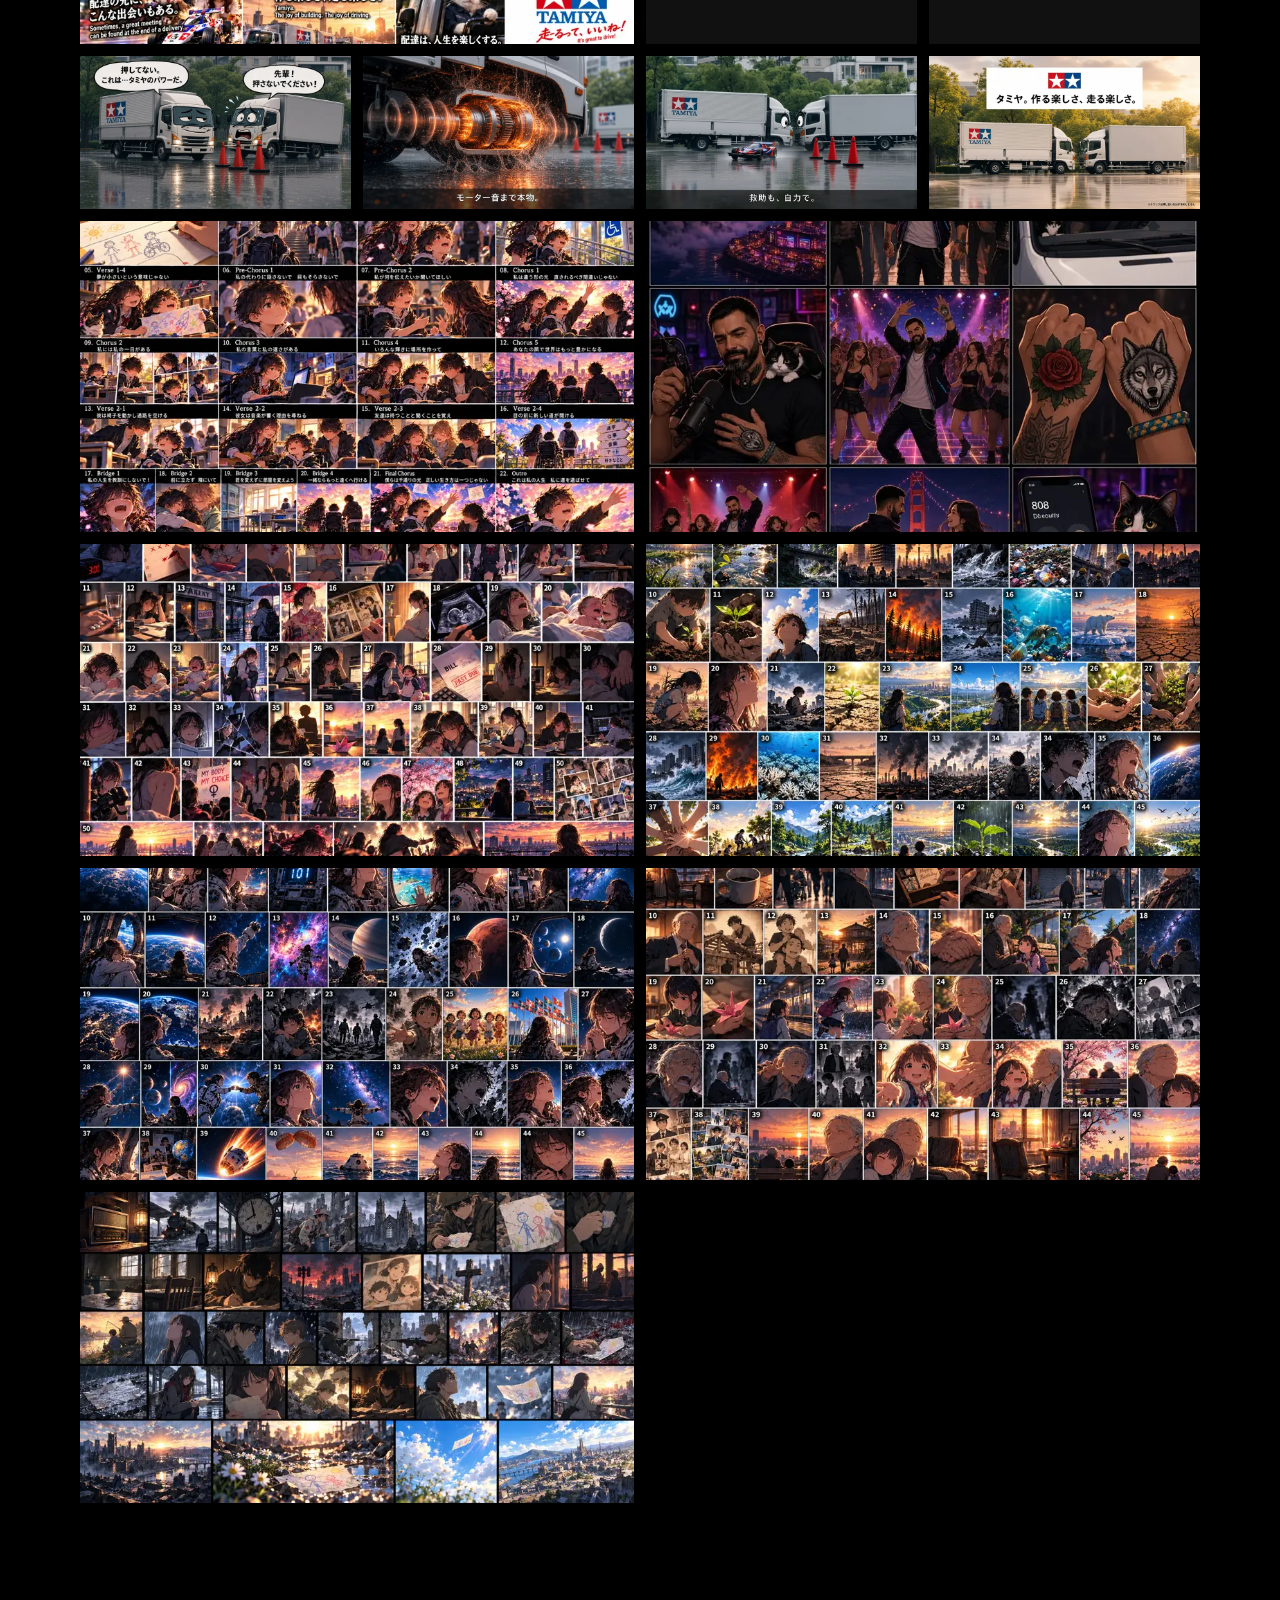
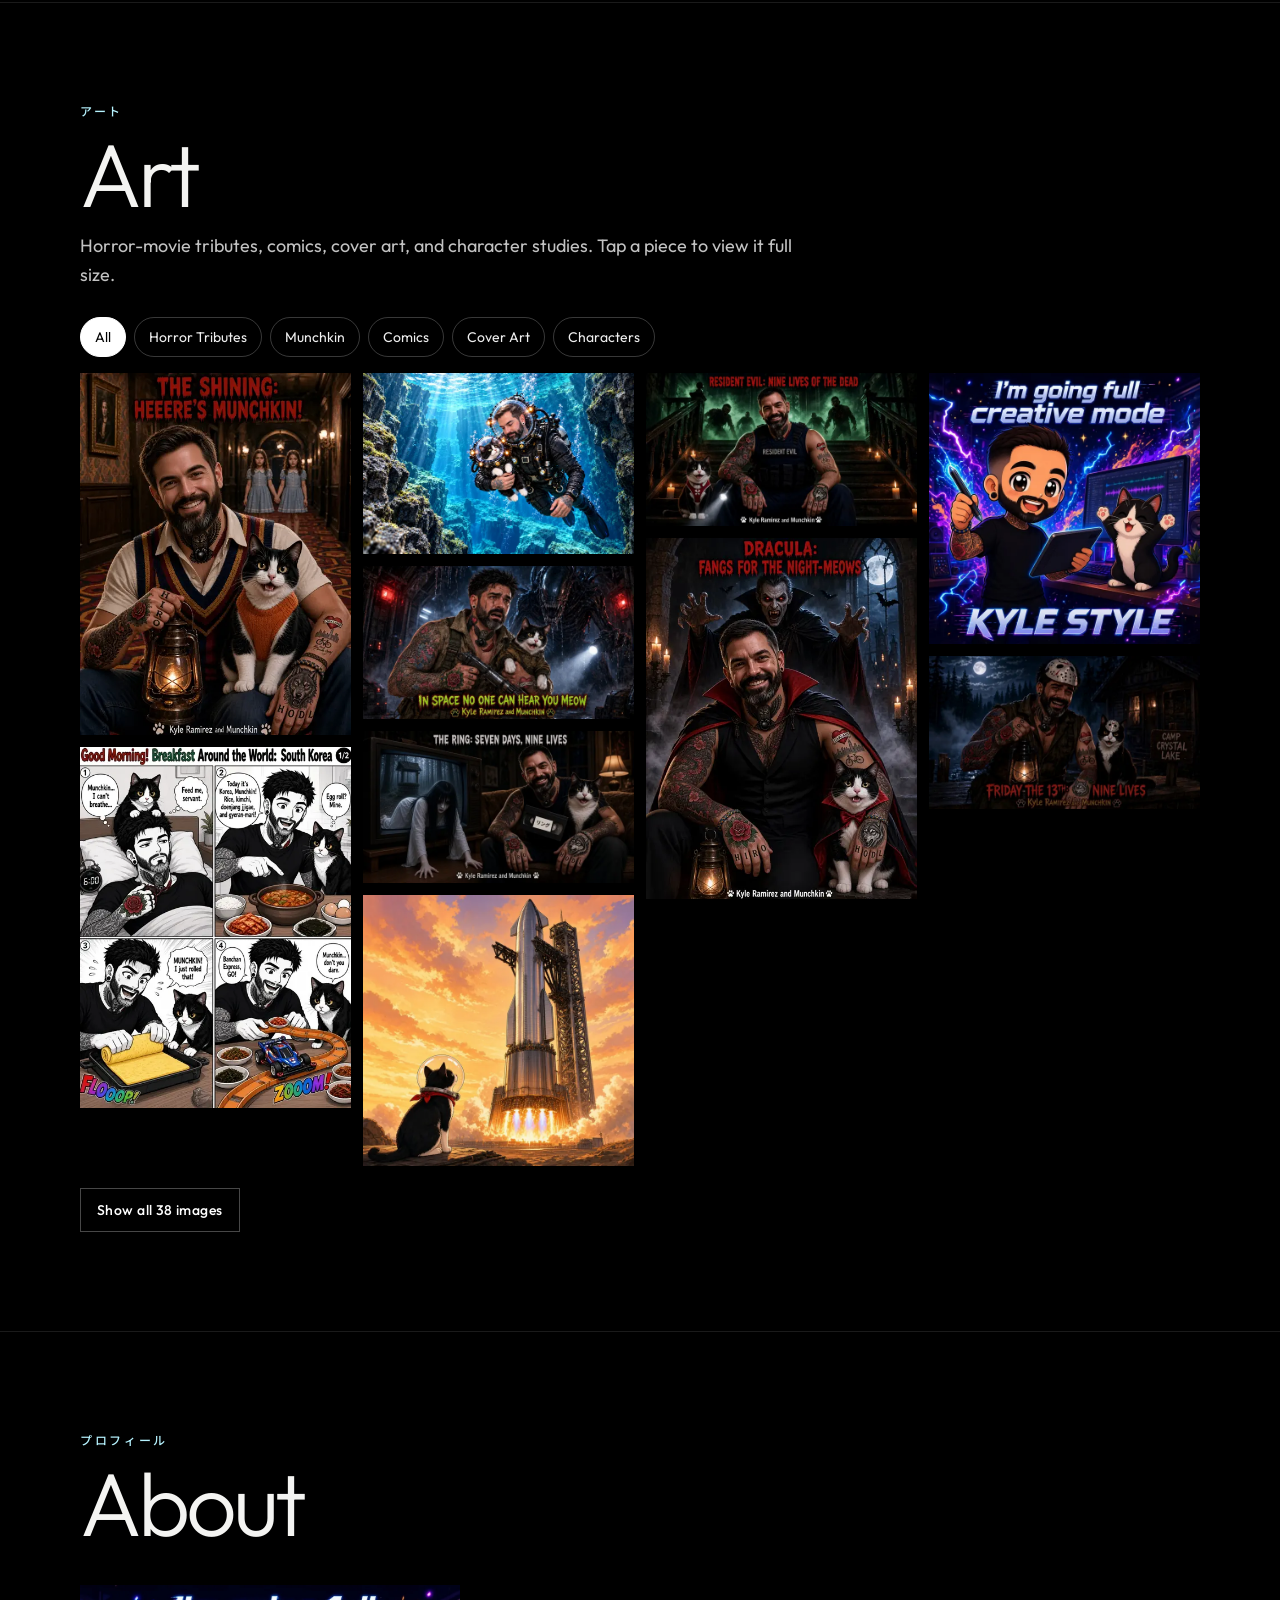
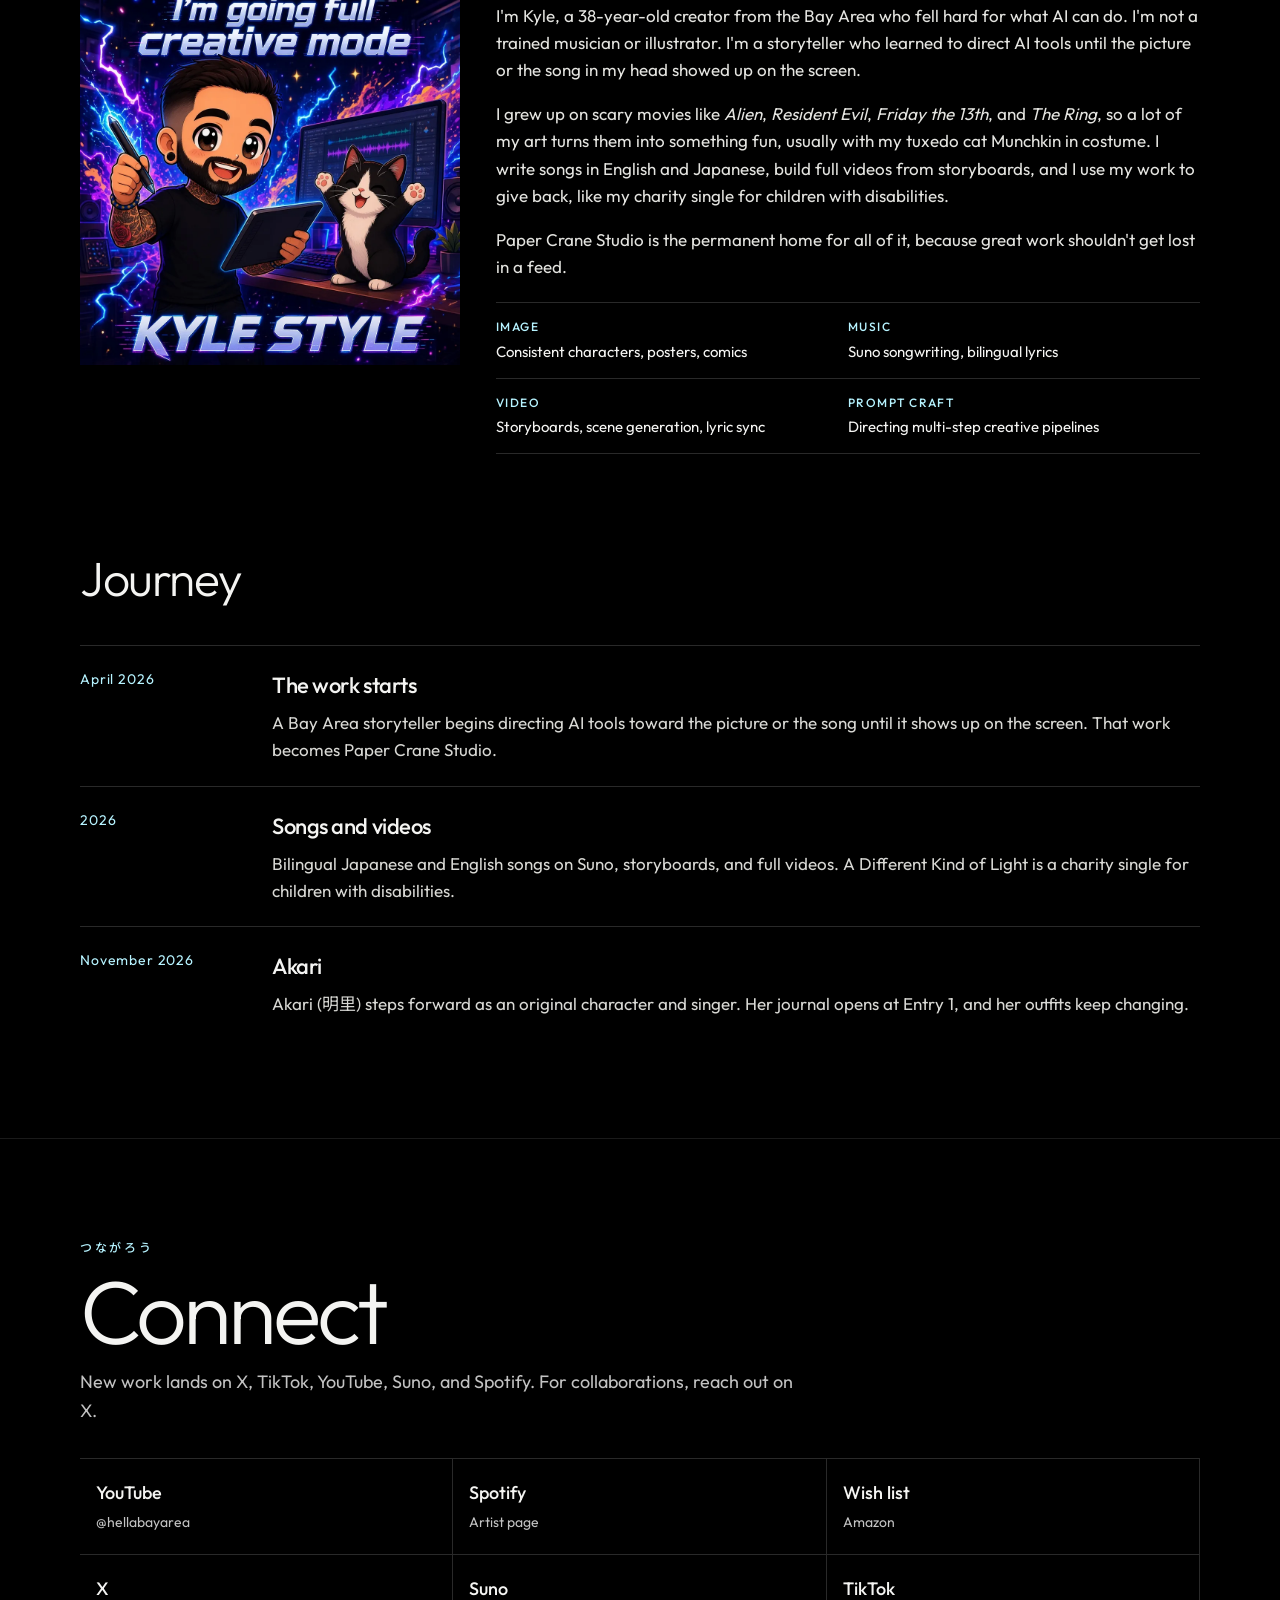
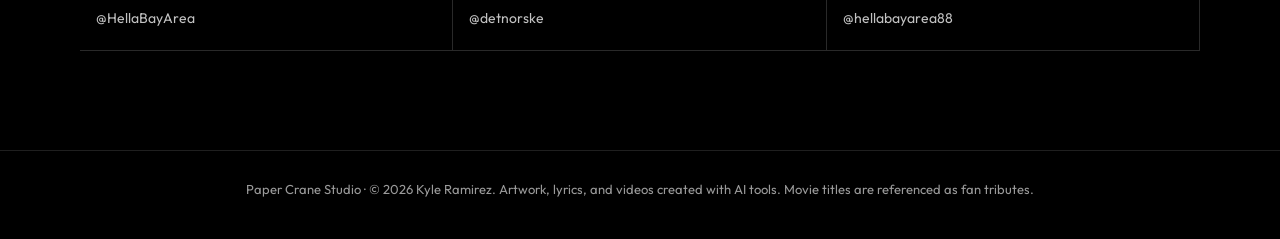
==== commit 6e50d456: "Redesign the portfolio as a Paper Crane Studio preview. The homepage hero is a swappable Akari loop " ====
--- a/index.html
+++ b/index.html
@@ -3,612 +3,310 @@
 <head>
 <meta charset="utf-8">
 <meta name="viewport" content="width=device-width, initial-scale=1">
-<title>Kyle Ramirez · AI Art & Music</title>
-<meta name="description" content="Portfolio of Kyle Ramirez, a Bay Area AI artist and songwriter: horror-movie tribute art, Munchkin comics, bilingual Japanese/English songs, and AI videos.">
-<meta property="og:title" content="Kyle Ramirez · AI Art & Music">
-<meta property="og:description" content="AI art, bilingual songs, and videos from the Bay Area.">
-<meta property="og:image" content="assets/img/alien.webp">
-<meta name="theme-color" content="#07080c">
-<link rel="preconnect" href="https://fonts.googleapis.com"><link rel="preconnect" href="https://fonts.gstatic.com" crossorigin>
-<link href="https://fonts.googleapis.com/css2?family=Bebas+Neue&family=Inter:wght@400;500;600;700&family=Noto+Sans+JP:wght@400;700&display=swap" rel="stylesheet">
-<style>
-:root{--bg:#07080c;--bg2:#0d0f16;--card:#12151e;--line:#222736;--text:#eef0f6;--muted:#9aa1b4;--red:#e5383b;--amber:#ffb347;--cyan:#4cc9f0;--radius:16px}
-*{box-sizing:border-box}html{scroll-behavior:smooth}
-body{margin:0;background:var(--bg);color:var(--text);font-family:Inter,"Noto Sans JP",system-ui,-apple-system,Segoe UI,sans-serif;line-height:1.6;-webkit-font-smoothing:antialiased}
-a{color:inherit}img{max-width:100%;display:block}
-.wrap{width:min(1200px,92vw);margin:0 auto}
-.jp{font-family:"Noto Sans JP",Inter,sans-serif}
-/* nav */
-nav{position:fixed;inset:0 0 auto 0;z-index:50;background:linear-gradient(#07080cee,#07080c99);backdrop-filter:blur(10px);border-bottom:1px solid #ffffff10}
-nav .wrap{display:flex;align-items:center;justify-content:space-between;height:60px;gap:16px}
-.logo{font-family:"Bebas Neue",Impact,sans-serif;font-size:26px;letter-spacing:2px;text-decoration:none}
-.logo span{color:var(--red)}
-.links{display:flex;gap:22px;flex-wrap:wrap}
-.links a{text-decoration:none;color:var(--muted);font-size:14px;font-weight:500;transition:.2s}
-.links a:hover{color:var(--text)}
-.burger{display:none;background:none;border:0;color:var(--text);font-size:26px;cursor:pointer}
-/* hero */
-.hero{position:relative;min-height:min(100vh,920px);display:flex;align-items:center;overflow:hidden;padding:110px 0 70px}
-.soon+.hero{padding-top:60px}
-.hero-bg{position:absolute;inset:0;background:url(assets/poster/beyond-the-stars.webp) center/cover;opacity:.38;transform:scale(1.05);filter:saturate(1.1)}
-.hero::after{content:"";position:absolute;inset:0;background:radial-gradient(ellipse at 70% 40%,transparent 0,#07080c 75%),linear-gradient(transparent 60%,var(--bg))}
-.hero .wrap{position:relative;z-index:2;display:grid;grid-template-columns:1.1fr .9fr;gap:40px;align-items:center}
-.eyebrow{display:inline-block;font-size:12px;letter-spacing:3px;text-transform:uppercase;color:var(--amber);border:1px solid #ffb34755;padding:6px 12px;border-radius:99px}
-h1{font-family:"Bebas Neue",Impact,sans-serif;font-weight:400;font-size:clamp(64px,10vw,140px);line-height:.88;margin:18px 0 6px;letter-spacing:2px}
-h1 .accent{color:var(--red);text-shadow:0 0 40px #e5383b66}
-.jpname{color:var(--muted);font-size:18px;letter-spacing:6px;margin-bottom:18px}
-.tagline{font-size:clamp(17px,2vw,21px);color:#d6d9e3;max-width:560px}
-.cta{display:flex;gap:12px;flex-wrap:wrap;margin-top:28px}
-.btn{display:inline-flex;align-items:center;gap:8px;padding:12px 20px;border-radius:12px;font-weight:600;font-size:15px;text-decoration:none;border:1px solid var(--line);background:#ffffff08;transition:.2s}
-.btn:hover{background:#ffffff14;transform:translateY(-1px)}
-.btn.primary{background:var(--red);border-color:var(--red)}
-.btn.primary:hover{background:#ff4b4e}
-.stats{display:flex;gap:30px;margin-top:36px;flex-wrap:wrap}
-.stat b{display:block;font-family:"Bebas Neue",sans-serif;font-size:40px;font-weight:400;line-height:1}
-.stat span{color:var(--muted);font-size:13px}
-/* hero collage */
-.collage{position:relative;height:600px;overflow:hidden;border-radius:26px;
- -webkit-mask-image:linear-gradient(transparent,#000 14%,#000 86%,transparent);mask-image:linear-gradient(transparent,#000 14%,#000 86%,transparent)}
-.collage-in{position:absolute;inset:-60px -40px;display:grid;grid-template-columns:repeat(3,minmax(0,1fr));gap:14px;transform:rotate(-6deg)}
-.col{display:flex;flex-direction:column;gap:14px;animation:up 60s linear infinite;will-change:transform}
-.col.c2{animation-name:down;animation-duration:72s}.col.c3{animation-duration:66s}
-.collage:hover .col{animation-play-state:paused}
-.col a{display:block;border-radius:14px;overflow:hidden;position:relative;box-shadow:0 18px 40px #000b,0 0 0 1px #ffffff1a;transition:transform .35s,box-shadow .35s;background:var(--card)}
-.col a:hover{transform:scale(1.04);box-shadow:0 24px 50px #000d,0 0 0 2px var(--red);z-index:2}
-.col img{width:100%;height:auto;filter:saturate(1.05) contrast(1.03)}
-.col a::after{content:"";position:absolute;inset:0;background:linear-gradient(transparent 55%,#07080c66)}
-@keyframes up{from{transform:translateY(0)}to{transform:translateY(calc(-50% - 7px))}}
-@keyframes down{from{transform:translateY(calc(-50% - 7px))}to{transform:translateY(0)}}
-.collage-glow{position:absolute;inset:auto -10% -30% -10%;height:60%;background:radial-gradient(ellipse at center,#e5383b33,transparent 70%);pointer-events:none;z-index:-1}
-.collage-wrap{position:relative}
-.collage-tag{position:absolute;left:18px;bottom:18px;z-index:3;font-size:12px;letter-spacing:2px;text-transform:uppercase;background:#07080ccc;border:1px solid #ffffff22;padding:7px 12px;border-radius:99px;backdrop-filter:blur(6px);text-decoration:none;color:#fff}
-.collage-tag:hover{border-color:var(--red)}
-@media (prefers-reduced-motion:reduce){.col{animation:none}}
-/* sections */
-section{padding:90px 0;position:relative}
-.sec-head{display:flex;align-items:end;justify-content:space-between;gap:20px;flex-wrap:wrap;margin-bottom:34px}
-h2{font-family:"Bebas Neue",Impact,sans-serif;font-weight:400;font-size:clamp(44px,6vw,72px);line-height:.95;margin:0;letter-spacing:1.5px}
-h2 small{display:block;font-family:"Noto Sans JP",sans-serif;font-size:14px;letter-spacing:4px;color:var(--red);margin-bottom:8px}
-.lead{color:var(--muted);max-width:520px;margin:0}
-.alt{background:var(--bg2);border-top:1px solid #ffffff08;border-bottom:1px solid #ffffff08}
-/* filters */
-.filters{display:flex;gap:8px;flex-wrap:wrap;margin-bottom:26px}
-.filters button{background:var(--card);border:1px solid var(--line);color:var(--muted);padding:8px 16px;border-radius:99px;font:500 14px Inter,sans-serif;cursor:pointer;transition:.2s}
-.filters button.on,.filters button:hover{color:#fff;border-color:var(--red);background:#e5383b22}
-/* gallery masonry */
-.masonry{columns:5 190px;column-gap:12px}
-.masonry .tile{margin-bottom:12px}
-.art-more{display:flex;justify-content:center;margin-top:22px}
-.tile{break-inside:avoid;margin:0 0 16px;position:relative;border-radius:14px;overflow:hidden;cursor:zoom-in;background:var(--card);border:1px solid #ffffff0d}
-.tile img{width:100%;height:auto;transition:transform .5s}
-.tile:hover img{transform:scale(1.04)}
-.tile figcaption{position:absolute;inset:auto 0 0 0;padding:30px 14px 12px;background:linear-gradient(transparent,#000d);font-size:14px;font-weight:600;opacity:0;transform:translateY(8px);transition:.3s}
-.tile figcaption span{display:block;font-weight:400;color:#c7cad6;font-size:12px}
-.tile:hover figcaption,.tile:focus figcaption{opacity:1;transform:none}
-@media (hover:none){.tile figcaption{opacity:1;transform:none}}
-/* featured song */
-.feature{display:grid;grid-template-columns:420px 1fr;gap:40px;align-items:center;background:linear-gradient(135deg,#1a1320,#10131c);border:1px solid #ffb34733;border-radius:24px;padding:28px;margin-bottom:46px;box-shadow:0 0 80px #ffb34712}
-.feature img{border-radius:16px;width:100%;aspect-ratio:1;object-fit:cover}
-.badge{display:inline-block;font-size:12px;font-weight:700;letter-spacing:2px;text-transform:uppercase;color:#1a1000;background:var(--amber);padding:5px 10px;border-radius:6px}
-.feature h3{font-family:"Bebas Neue",sans-serif;font-weight:400;font-size:clamp(38px,4.5vw,56px);line-height:1;margin:14px 0 4px}
-.feature .jp{font-size:22px;color:var(--amber)}
-.feature p{color:#cfd3de}
-.charity{border-left:3px solid var(--amber);background:#ffb3470d;padding:14px 16px;border-radius:0 12px 12px 0;margin:18px 0;font-size:15px}
-.charity a{color:var(--amber)}
-/* song grid */
-.songs{display:grid;grid-template-columns:repeat(auto-fill,minmax(250px,1fr));gap:18px}
-.song{background:var(--card);border:1px solid var(--line);border-radius:var(--radius);overflow:hidden;display:flex;flex-direction:column;text-decoration:none;transition:.25s}
-.song:hover{transform:translateY(-4px);border-color:#e5383b88;box-shadow:0 20px 40px #0008}
-.song .art{position:relative;aspect-ratio:1;overflow:hidden}
-.song .art img{width:100%;height:100%;object-fit:cover}
-.song .play{position:absolute;right:12px;bottom:12px;width:46px;height:46px;border-radius:50%;background:var(--red);display:grid;place-items:center;box-shadow:0 6px 20px #e5383b88;opacity:0;transform:scale(.8);transition:.25s}
-.song:hover .play{opacity:1;transform:none}
-.song .meta{padding:14px 16px 16px}
-.song h4{margin:0 0 4px;font-size:16px}
-.song p{margin:0;color:var(--muted);font-size:13px;line-height:1.45}
-.tags{display:flex;gap:6px;flex-wrap:wrap;margin-top:10px}
-.tags i{font-style:normal;font-size:11px;color:#c9cde0;border:1px solid var(--line);padding:2px 8px;border-radius:99px}
-.tags i.jpt{border-color:#e5383b66;color:#ffb3b4}
-.more{text-align:center;margin-top:34px;display:flex;gap:12px;justify-content:center;flex-wrap:wrap}
-.song.hide{display:none}
-.song .art img{background:#1a1d27}
-.tags i.x{border-color:#ffb34766;color:#ffd59a}
-.count{color:var(--muted);font-size:14px;margin:-12px 0 18px}
-.workflow{display:grid;grid-template-columns:repeat(auto-fill,minmax(300px,1fr));gap:20px}
-/* videos */
-.videos{display:grid;grid-template-columns:repeat(auto-fill,minmax(340px,1fr));gap:20px}
-.vcard{background:var(--card);border:1px solid var(--line);border-radius:var(--radius);overflow:hidden}
-.vcard video{width:100%;aspect-ratio:16/9;display:block;background:#000;object-fit:cover}
-.vcard .meta{padding:14px 16px}
-.vcard h4{margin:0;font-size:16px}.vcard p{margin:4px 0 0;color:var(--muted);font-size:13px}
-.vcard .meta a{color:var(--cyan);font-size:13px;text-decoration:none}
-h3.sub{font-family:"Bebas Neue",sans-serif;font-weight:400;font-size:34px;letter-spacing:1px;margin:60px 0 6px}
-.boards{display:grid;grid-template-columns:repeat(auto-fill,minmax(260px,1fr));gap:14px}
-.boards .tile{margin:0}
-.boards .tile img{aspect-ratio:16/9;object-fit:cover}
-.boards .wide{grid-column:span 2}
-.boards .wide img{aspect-ratio:3/2}
-/* about */
-.about{display:grid;grid-template-columns:minmax(0,.8fr) minmax(0,1.2fr);gap:50px;align-items:center}
-.about img{border-radius:20px;border:1px solid #ffffff14;box-shadow:0 30px 60px #000a}
-.about p{color:#d1d4de;font-size:17px}
-.skills{display:grid;grid-template-columns:repeat(2,1fr);gap:12px;margin-top:24px}
-.skill{background:var(--card);border:1px solid var(--line);border-radius:12px;padding:14px 16px}
-.skill b{display:block;font-size:14px}.skill span{color:var(--muted);font-size:13px}
-/* contact */
-.contact{text-align:center}
-.socials{display:grid;grid-template-columns:repeat(6,minmax(0,1fr));gap:18px;margin-top:34px}
-.social{display:flex;flex-direction:column;align-items:center;gap:10px;padding:30px 20px;background:var(--card);border:1px solid var(--line);border-radius:20px;text-decoration:none;transition:.25s}
-.social:hover{transform:translateY(-4px);border-color:var(--red)}
-.social svg{width:36px;height:36px}
-.social b{font-size:18px}.social span{color:var(--muted);font-size:14px}
-footer{padding:40px 0;border-top:1px solid #ffffff0d;color:var(--muted);font-size:13px;text-align:center}
-/* coming soon banner */
-.soon{padding:84px 0 0;background:radial-gradient(ellipse at 80% 0,#4cc9f01f,transparent 60%),radial-gradient(ellipse at 10% 100%,#ff5fa21a,transparent 60%)}
-.soon-in{display:grid;grid-template-columns:minmax(0,.75fr) minmax(0,1.25fr);gap:32px;align-items:center;background:linear-gradient(135deg,#141024,#0d1220);border:1px solid #4cc9f033;border-radius:24px;padding:24px;box-shadow:0 0 80px #4cc9f012}
-.soon .eyebrow{color:var(--cyan);border-color:#4cc9f055}
-.soon h2{margin:14px 0 6px}.soon h2 .jp{font-family:"Noto Sans JP",sans-serif;font-weight:700;font-size:.6em;color:var(--cyan);letter-spacing:4px;margin-left:8px;text-shadow:0 0 24px #4cc9f088}
-.soon p{color:#cfd3de;margin:0 0 18px}
-.soon video{width:100%;aspect-ratio:16/9;display:block;background:#000;border-radius:16px;border:1px solid #ffffff14;box-shadow:0 20px 50px #000a}
-/* akari */
-.akari{display:grid;grid-template-columns:minmax(0,.8fr) minmax(0,1.2fr);gap:40px;align-items:start}
-.akari-lead img{border-radius:20px;border:1px solid #4cc9f033;box-shadow:0 30px 60px #000a,0 0 60px #4cc9f01a;width:100%;aspect-ratio:1;object-fit:cover}
-.akari .facts{display:grid;grid-template-columns:repeat(2,1fr);gap:12px;margin:22px 0}
-.akari .styles{display:flex;flex-wrap:wrap;gap:8px;margin:6px 0 24px}
-.akari .styles i{font-style:normal;font-size:13px;color:#d6f3fc;border:1px solid #4cc9f055;background:#4cc9f00f;padding:5px 12px;border-radius:99px}
-.akari p{color:#d1d4de}
-.akari-video video{width:100%;aspect-ratio:16/9;display:block;background:#000;border-radius:16px;border:1px solid #4cc9f033;box-shadow:0 20px 50px #000a}
-.akari-sheets{display:grid;grid-template-columns:repeat(2,minmax(0,1fr));gap:14px}
-.akari-sheets .tile:last-child:nth-child(odd){grid-column:1/-1}.akari-sheets .tile:last-child:nth-child(odd) img{aspect-ratio:16/7}
-.akari-sheets .tile{margin:0}.akari-sheets .tile img{aspect-ratio:3/2;object-fit:cover}
-.akari-journal h3.sub{margin:36px 0 8px;font-size:28px}
-.akari-journal p{color:#d1d4de}
-.akari-empty{border:1px dashed #4cc9f055;border-radius:18px;padding:18px 20px;background:#4cc9f00c}
-.akari-empty p{margin:0 0 10px}.akari-empty p:last-child{margin:0}
-.akari-latest{display:grid;grid-template-columns:minmax(0,280px) minmax(0,1fr);gap:18px;align-items:center;background:#0d1220;border:1px solid #4cc9f033;border-radius:18px;padding:14px}
-.akari-latest img{width:100%;aspect-ratio:4/3;object-fit:contain;background:#07080c;border-radius:12px}
-.akari-latest h4{font-family:"Bebas Neue",sans-serif;font-weight:400;font-size:32px;letter-spacing:1px;margin:0 0 8px}
-/* lightbox */
-.lb{position:fixed;inset:0;z-index:100;background:#000e;display:none;align-items:center;justify-content:center;padding:4vh 4vw}
-.lb.open{display:flex}
-.lb figure{margin:0;max-width:100%;max-height:100%;display:flex;flex-direction:column;align-items:center}
-.lb img{max-width:92vw;max-height:82vh;border-radius:10px;box-shadow:0 20px 60px #000}
-.lb figcaption{margin-top:12px;text-align:center;font-weight:600}
-.lb figcaption span{display:block;color:var(--muted);font-weight:400;font-size:13px}
-.lb button{position:absolute;background:#ffffff14;border:1px solid #ffffff22;color:#fff;width:48px;height:48px;border-radius:50%;font-size:22px;cursor:pointer}
-.lb .x{top:18px;right:18px}.lb .prev{left:18px;top:50%}.lb .next{right:18px;top:50%}
-.lb button:hover{background:var(--red)}
-.reveal{opacity:0;transform:translateY(24px);transition:opacity .8s,transform .8s}
-.reveal.in{opacity:1;transform:none}
-@media (max-width:900px){
- .hero .wrap{grid-template-columns:1fr}.collage{height:440px}.collage-in{inset:-40px -30px;gap:10px}.col{gap:10px}
- .feature{grid-template-columns:1fr;padding:18px}
- .about{grid-template-columns:minmax(0,1fr)}.about img{max-width:min(420px,100%);margin:0 auto}
- .boards .wide{grid-column:auto}
- .soon-in{grid-template-columns:minmax(0,1fr);padding:18px}.soon-in>div:first-child{order:2}
- .akari{grid-template-columns:minmax(0,1fr)}.akari-lead img{max-width:min(420px,100%);margin:0 auto}
- .akari-latest{grid-template-columns:1fr}
- .socials{display:flex;flex-wrap:wrap;justify-content:center}.social{flex:0 1 calc(50% - 9px)}
-}
-@media (max-width:720px){
- .links{display:none;position:absolute;top:60px;left:0;right:0;flex-direction:column;gap:0;background:#07080cf5;border-bottom:1px solid var(--line)}
- .links.open{display:flex}.links a{padding:14px 6vw;font-size:16px}
- .burger{display:block}
- section{padding:64px 0}
- .masonry{columns:2 150px;column-gap:10px}.masonry .tile{margin-bottom:10px}
- .videos{grid-template-columns:1fr}
- .songs{grid-template-columns:repeat(2,1fr);gap:12px}
- .song .meta{padding:10px 12px 12px}.song h4{font-size:14px}.song p{display:none}
- .socials{grid-template-columns:1fr}.social{flex-basis:100%}
- .skills{grid-template-columns:1fr}
- .soon{padding-top:76px}.akari-sheets{grid-template-columns:minmax(0,1fr)}
- .stats{gap:22px}.stat b{font-size:32px}
- .collage{height:400px;border-radius:20px}.col a{border-radius:10px}
- .hero{padding:96px 0 40px;min-height:0}.hero .wrap{gap:28px}
- .stats{display:grid;grid-template-columns:repeat(4,auto);justify-content:space-between;gap:10px;margin-top:26px}.stat b{font-size:28px}.stat span{font-size:11px;display:block;line-height:1.3}
- .lb .prev,.lb .next{top:auto;bottom:18px}
-}
-</style>
+<title>Paper Crane Studio · Akari</title>
+<meta name="description" content="Paper Crane Studio. Akari, an original character and singer, plus Kyle Ramirez's music, videos, and art.">
+<meta property="og:title" content="Paper Crane Studio · Akari">
+<meta property="og:description" content="Akari, music, videos, and art from Paper Crane Studio.">
+<meta property="og:image" content="https://hellabayarea.github.io/portfolio/assets/hero/akari_hero.jpg">
+<meta name="theme-color" content="#000000">
+<link rel="icon" href="assets/favicon.svg" type="image/svg+xml">
+<link rel="preconnect" href="https://fonts.googleapis.com">
+<link rel="preconnect" href="https://fonts.gstatic.com" crossorigin>
+<link href="https://fonts.googleapis.com/css2?family=Noto+Sans+JP:wght@400;500&family=Outfit:wght@300;400;500;600&display=swap" rel="stylesheet">
+<link rel="stylesheet" href="assets/css/studio.css">
+<script>document.documentElement.classList.add("js");</script>
 </head>
 <body>
-<nav><div class="wrap">
- <a class="logo" href="#top">KYLE<span>.</span>RAMIREZ</a>
- <button class="burger" aria-label="Menu" onclick="document.querySelector('.links').classList.toggle('open')">☰</button>
- <div class="links" onclick="this.classList.remove('open')">
-  <a href="#art">AI Art</a><a href="#music">Music</a><a href="#videos">Storyboards</a><a href="music-videos.html">Videos</a><a href="#akari">Akari</a><a href="akari/stories/">Stories</a><a href="#about">About</a><a href="#contact">Contact</a>
- </div>
-</div></nav>
-
-<section class="soon" id="coming-soon" aria-label="Coming soon: Akari">
- <div class="wrap soon-in">
-  <div>
-   <span class="eyebrow">Coming Soon</span>
-   <h2>Akari<span class="jp">明里</span></h2>
-   <p>Kyle's original character, a Japanese-American heroine with one cybernetic blue eye. Watch the first teaser trailer.</p>
-   <a class="btn" href="#akari">Meet Akari →</a>
-  </div>
-  <video controls preload="metadata" playsinline poster="assets/poster/akari-teaser.jpg" src="assets/video/akari-teaser.mp4" aria-label="Akari 明里 teaser trailer"></video>
- </div>
-</section>
-
+<a class="skip" href="#top">Skip to content</a>
+<div class="nav">
+  <div class="nav-bar">
+    <a class="logo" href="#top">Paper Crane Studio</a>
+    <input class="nav-check" type="checkbox" id="nav-check" aria-controls="nav-menu">
+    <label class="nav-toggle" for="nav-check"><span class="when-closed">Menu</span><span class="when-open">Close</span></label>
+    <nav class="nav-menu" id="nav-menu" aria-label="Primary">
+      <details class="nav-item">
+        <summary>Akari</summary>
+        <div class="nav-sub">
+          <a href="#her-looks">Her looks</a>
+          <a href="akari/stories/">Stories</a>
+          <a href="#akari-video">Video</a>
+        </div>
+      </details>
+      <details class="nav-item">
+        <summary>Music</summary>
+        <div class="nav-sub">
+          <a href="#music">Songs</a>
+          <a href="https://open.spotify.com/artist/5veTJMjUyzIwWuyG2h6DSA" target="_blank" rel="noopener noreferrer">Spotify <span aria-hidden="true">↗</span></a>
+          <a href="https://suno.com/@detnorske" target="_blank" rel="noopener noreferrer">Suno <span aria-hidden="true">↗</span></a>
+        </div>
+      </details>
+      <details class="nav-item align-end">
+        <summary>Videos</summary>
+        <div class="nav-sub">
+          <a href="#videos">Teasers</a>
+          <a href="music-videos.html">All videos</a>
+        </div>
+      </details>
+      <a class="nav-link" href="#art">Art</a>
+      <details class="nav-item align-end">
+        <summary>About</summary>
+        <div class="nav-sub">
+          <a href="#journey">Journey</a>
+          <a href="#contact">Connect</a>
+        </div>
+      </details>
+    </nav>
+  </div>
+</div>
+
+<!--
+  Hero media, one swap point. Replace the files. Do not change these paths.
+  assets/hero/akari_hero.mp4   looping background, muted, playsinline
+  assets/hero/akari_hero.jpg   poster if the video cannot play
+  Placeholder until the final Akari hero video is ready. Generated from
+  assets/akari/akari-avatar.jpg: freckles, brown eye on the left of the
+  frame, vivid electric cyan eye on the right. Labels are HTML, not in the file.
+-->
 <header class="hero" id="top">
- <div class="hero-bg"></div>
- <div class="wrap">
-  <div>
-   <span class="eyebrow">AI Artist · Songwriter · Bay Area</span>
-   <h1>Kyle<br><span class="accent">Ramirez</span></h1>
-   <div class="jpname jp">カイル・ラミレス</div>
-   <p class="tagline">Cinematic AI art, horror-movie tributes, and bilingual Japanese / English songs, built with AI tools from prompt to poster to video.</p>
-   <div class="cta">
-    <a class="btn primary" href="#art">View the art</a>
-    <a class="btn" href="#music">▶ Listen</a>
-   </div>
-   <div class="stats">
-    <div class="stat"><b>100</b><span>songs on Suno</span></div>
-    <div class="stat"><b>20K+</b><span>plays</span></div>
-    <div class="stat"><b>12+</b><span>AI videos</span></div>
-    <div class="stat"><b class="jp" style="font-family:'Noto Sans JP'">日本語</b><span>&amp; English lyrics</span></div>
-   </div>
-  </div>
-  <div class="collage-wrap">
-   <div class="collage" id="collage" aria-label="A mix of Kyle's AI artwork"><div class="collage-in" id="collage-in"></div></div>
-   <div class="collage-glow"></div>
-   <a class="collage-tag" href="#art">◆ Browse the full gallery</a>
-  </div>
- </div>
+  <div class="hero-layout">
+    <ul class="callouts left">
+      <li class="call">
+        <span class="idx">01</span>
+        <span class="en">Original Character</span>
+        <span class="ja" lang="ja">オリジナルキャラクター</span>
+        <svg class="leader" viewBox="0 0 40 48" aria-hidden="true"><path d="M1 30 H18 L36 8"/><circle cx="36" cy="8" r="2.2"/></svg>
+      </li>
+      <li class="call">
+        <span class="idx">02</span>
+        <span class="en">Singer</span>
+        <span class="ja" lang="ja">シンガー</span>
+        <svg class="leader" viewBox="0 0 40 48" aria-hidden="true"><path d="M1 16 H18 L36 40"/><circle cx="36" cy="40" r="2.2"/></svg>
+      </li>
+    </ul>
+    <figure class="portrait">
+      <img class="hero-still" src="assets/hero/akari_hero.jpg" alt="Akari, with freckles, a brown eye on the left of the image and a vivid electric cyan eye on the right" width="656" height="656" fetchpriority="high">
+      <video id="hero-video" src="assets/hero/akari_hero.mp4" poster="assets/hero/akari_hero.jpg" muted loop playsinline autoplay preload="auto" aria-hidden="true"></video>
+      <div class="holo" aria-hidden="true"></div>
+      <div class="holo-scan" aria-hidden="true"></div>
+      <span class="tick tl" aria-hidden="true"></span>
+      <span class="tick tr" aria-hidden="true"></span>
+      <span class="tick bl" aria-hidden="true"></span>
+      <span class="tick br" aria-hidden="true"></span>
+    </figure>
+    <ul class="callouts right">
+      <li class="call">
+        <span class="idx">03</span>
+        <span class="en">Heterochromia</span>
+        <span class="ja" lang="ja">オッドアイ</span>
+        <svg class="leader" viewBox="0 0 40 48" aria-hidden="true"><path d="M1 30 H18 L36 8"/><circle cx="36" cy="8" r="2.2"/></svg>
+      </li>
+      <li class="call">
+        <span class="idx">04</span>
+        <span class="en">Paper Crane Studio</span>
+        <span class="ja" lang="ja">折り鶴スタジオ</span>
+        <svg class="leader" viewBox="0 0 40 48" aria-hidden="true"><path d="M1 16 H18 L36 40"/><circle cx="36" cy="40" r="2.2"/></svg>
+      </li>
+    </ul>
+    <div class="hero-copy">
+      <h1>Akari</h1>
+      <p class="kana" lang="ja">明里</p>
+      <p class="tagline">Original character and singer. Freckles, heterochromia, and songs from Paper Crane Studio.</p>
+      <p class="cta"><a href="#music">Listen</a><a href="#videos">Watch</a></p>
+    </div>
+  </div>
 </header>
-
-<section id="art">
- <div class="wrap">
-  <div class="sec-head reveal">
-   <h2><small class="jp">AIアート</small>AI Art Gallery</h2>
-   <p class="lead">Horror classics reimagined with Munchkin the tuxedo cat, the Breakfast Around the World manga comics, daily calendar posts, character design, and cover art. Tap any piece to view it full size.</p>
-  </div>
-  <div class="filters" id="filters"></div>
-  <div class="masonry" id="gallery"></div>
-  <div class="art-more"><button class="btn" id="art-more" style="cursor:pointer;color:inherit;font:inherit;font-weight:600">Show all</button></div>
- </div>
-</section>
-
-<section id="music" class="alt">
- <div class="wrap">
-  <div class="sec-head reveal">
-   <h2><small class="jp">音楽</small>Music</h2>
-   <p class="lead">From techno-hardstyle concept albums to metalcore, music-box horror waltzes, and Japanese ballads. Every track was written and produced with Suno.</p>
-  </div>
-
-  <article class="feature reveal">
-   <img src="assets/covers/different-light.webp" alt="A Different Kind of Light cover art" loading="lazy">
-   <div>
-    <span class="badge">Featured · Charity single</span>
-    <h3>A Different Kind of Light</h3>
-    <div class="jp">違う光</div>
-    <p>A melodic metalcore anthem sung in Japanese, written for children with disabilities. It is about the kids who are handed one narrow path and find their own rhythm, their own entrance, and their own light.</p>
-    <div class="charity">💛 <b>Charity pledge:</b> Kyle is donating $1 for every like from a verified account on <a href="https://x.com/HellaBayArea/status/2114258221347287448" target="_blank" rel="noopener">his X post</a>, up to $100, to <a href="https://unleashpotential.jp" target="_blank" rel="noopener">Unleash Potential</a> in Japan by the end of 2026.</div>
-    <div class="cta">
-     <a class="btn primary" href="https://suno.com/song/025d9200-f3dc-4bb0-976a-91af5b84df49" target="_blank" rel="noopener">▶ Listen on Suno</a>
-     <a class="btn" href="#videos">Watch the video teaser</a>
-    </div>
-   </div>
-  </article>
-
-  <div class="filters" id="song-filters"></div>
-  <p class="count" id="song-count"></p>
-  <div class="songs" id="songs"></div>
-  <div class="more"><button class="btn" id="song-more" style="cursor:pointer;color:inherit;font:inherit;font-weight:600">Show all</button><a class="btn" href="https://suno.com/@detnorske" target="_blank" rel="noopener">Hear all 100 songs on Suno →</a><a class="btn" href="https://open.spotify.com/artist/5veTJMjUyzIwWuyG2h6DSA" target="_blank" rel="noopener noreferrer">Listen on Spotify →</a></div>
- </div>
-</section>
-
-<section id="videos">
- <div class="wrap">
-  <div class="sec-head reveal">
-   <h2><small class="jp">映像</small>Videos &amp; Storyboards</h2>
-   <p class="lead">Full AI videos: storyboarded, generated scene by scene, timed to the vocals, and subtitled. These are short teasers; press play for sound.</p>
-  </div>
-  <div class="videos" id="videos-grid"></div>
-  <div class="more"><a class="btn primary" href="music-videos.html">▶ Watch the full videos</a></div>
-  <h3 class="sub">AI Workflow &amp; Motion Design</h3>
-  <p class="lead" style="margin-bottom:20px">How the work gets made: a team of AI bots with Creative Bot as the hub, plus the motion graphics Kyle uses on his live streams.</p>
-  <div class="workflow" id="work-grid"></div>
-  <h3 class="sub">Storyboards</h3>
-  <p class="lead" style="margin-bottom:20px">Every video starts as a board. Here is the planning behind the videos and the Tamiya delivery-truck commercial parody.</p>
-  <div class="boards" id="boards"></div>
- </div>
-</section>
-
-<section id="akari">
- <div class="wrap">
-  <div class="sec-head reveal">
-   <h2><small class="jp">明里</small>Akari</h2>
-   <p class="lead">Kyle's original character. Her daily journal runs from Entry 1 through Entry 2.</p>
-  </div>
-  <div class="akari">
-   <div class="akari-lead reveal"><img src="assets/akari/akari-avatar.jpg" alt="Akari portrait: long black hair, cherry blossoms, one glowing blue cybernetic eye, headphones" loading="lazy" width="656" height="656"></div>
-   <div class="reveal">
-    <p>Akari (明里) is 25 and Japanese-American, with one natural brown eye and one cybernetic blue eye. Long black hair, a cherry blossom motif, and headphones, in a tactical, street, and fusion style with US and Japan flag patches.</p>
-    <div class="facts">
-     <div class="skill"><b>Age</b><span>25</span></div>
-     <div class="skill"><b>Heritage</b><span>Japanese-American</span></div>
-     <div class="skill"><b>Eyes</b><span>One brown, one cybernetic blue</span></div>
-     <div class="skill"><b>Motif</b><span>Cherry blossoms 🌸</span></div>
-    </div>
-    <h3 class="sub" style="margin:0 0 6px;font-size:28px">Her looks</h3>
-    <p style="margin:0 0 10px;font-size:15px">Her wardrobe keeps changing, so this gallery will keep growing. A few looks so far:</p>
-    <div class="styles"><i>Gothic Cyberpunk</i><i>Tokyo Streetwear</i><i>Modern Cyberpunk Soldier</i><i>Japanese-American Fusion</i></div>
-    <div class="akari-sheets" id="akari-sheets"></div>
-    <p style="font-size:13px;color:#9aa0b4;margin:18px 0 0">Akari 明里 is an original character created by Kyle Ramirez. © 2026 Kyle Ramirez. All rights reserved.</p>
-    <div class="cta"><a class="btn primary" href="#coming-soon">▶ Watch the teaser</a></div>
-   </div>
-  </div>
-  <div class="akari-journal reveal" id="akari-stories">
-   <h3 class="sub">Daily stories</h3>
-   <p>Akari tells one numbered story at a time, with the original image beside it. The journal starts at Entry 1.</p>
-   <!-- akari-stories:start -->
-<div class="akari-latest">
- <a href="akari/stories/2/"><img src="akari/stories/images/entry_02_autumn_leaves.jpg" alt="Akari jumping above a pile of autumn leaves on a wet park path, arms open, one brown eye and one electric-blue eye" width="1440" height="1878"></a>
- <div>
-  <h4>Entry 2</h4>
-  <p>The rain had just stopped, and the park path was a dark, shining ribbon.</p>
-  <div class="cta"><a class="btn" href="akari/stories/">All entries</a><a class="btn" href="akari/stories/2/">Read Entry 2</a></div>
- </div>
+<script>
+(function () {
+  var v = document.getElementById("hero-video");
+  if (window.matchMedia("(prefers-reduced-motion: reduce)").matches) {
+    v.pause();
+    v.autoplay = false;
+    v.removeAttribute("autoplay");
+  }
+})();
+</script>
+
+<main>
+<section class="section" id="akari">
+  <div class="wrap">
+    <p class="kicker" lang="ja">明里</p>
+    <h2>Akari</h2>
+    <p class="lead">An original character and singer. Her journal starts at Entry 1.</p>
+    <div class="akari-grid">
+      <img src="assets/akari/akari-avatar.jpg" alt="Akari portrait with freckles, a brown eye on the left of the image and a vivid electric cyan eye on the right, cherry blossoms, and headphones" width="656" height="656" loading="lazy">
+      <div>
+        <p>Akari (明里) is 25 and Japanese-American. Long black hair, a cherry blossom motif, and headphones, in a tactical, street, and fusion style with US and Japan flag patches. The portrait beside this text shows freckles, a brown eye on the left of the image, and a vivid electric cyan eye on the right.</p>
+        <div class="facts">
+          <div><b>Age</b><span>25</span></div>
+          <div><b>Heritage</b><span>Japanese-American</span></div>
+          <div><b>Eyes</b><span>Brown on the left of the image, electric cyan on the right</span></div>
+          <div><b>Motif</b><span>Cherry blossoms</span></div>
+        </div>
+        <h3 id="her-looks">Her looks</h3>
+        <p class="note">Her outfits keep changing, and this gallery will keep growing.</p>
+        <div class="styles"><i>Gothic Cyberpunk</i><i>Tokyo Streetwear</i><i>Modern Cyberpunk Soldier</i><i>Japanese-American Fusion</i></div>
+        <div class="akari-sheets" id="akari-sheets"></div>
+        <p class="fine">Akari 明里 is an original character created by Kyle Ramirez. © 2026 Kyle Ramirez. All rights reserved.</p>
+      </div>
+    </div>
+    <div id="akari-stories">
+      <h3>Stories</h3>
+      <p>Akari tells one numbered story at a time, with the original image beside it. The journal starts at Entry 1.</p>
+      <!-- akari-stories:start -->
+      <div class="akari-latest">
+        <a href="akari/stories/1/"><img src="akari/stories/images/entry_01_first_sunrise.jpg" alt="Akari looking at a sunrise; one brown eye and one electric-blue cybernetic eye" width="1152" height="864" loading="lazy"></a>
+        <div>
+          <h3>Entry 1</h3>
+          <p>Hi. My name is Akari, and I don't remember how I began.</p>
+          <p class="cta-row"><a class="btn" href="akari/stories/">All entries</a><a class="btn" href="akari/stories/1/">Read Entry 1</a></p>
+        </div>
+      </div>
+      <!-- akari-stories:end -->
+    </div>
+    <div id="akari-video">
+      <h3 id="coming-soon">Akari video</h3>
+      <div class="akari-videos">
+        <figure>
+          <video controls preload="none" playsinline poster="assets/poster/akari-teaser.jpg" src="assets/video/akari-teaser.mp4" aria-label="Akari teaser"></video>
+          <figcaption class="note">Teaser.</figcaption>
+        </figure>
+        <figure>
+          <video controls preload="none" playsinline poster="assets/poster/akari-dance.jpg" src="assets/video/akari-dance.mp4" aria-label="Akari dancing in a laser-lit bedroom rave"></video>
+          <figcaption class="note">Akari dancing in a laser-lit bedroom rave. More Akari videos coming.</figcaption>
+        </figure>
+      </div>
+    </div>
+  </div>
+</section>
+
+<section class="section" id="music">
+  <div class="wrap">
+    <p class="kicker" lang="ja">音楽</p>
+    <h2>Music</h2>
+    <p class="lead">Techno-hardstyle, metalcore, music-box waltzes, and Japanese ballads. Written and produced with Suno.</p>
+    <article class="feature">
+      <img src="assets/covers/different-light.webp" alt="A Different Kind of Light cover art" width="600" height="600" loading="lazy">
+      <div>
+        <span class="badge">Featured · Charity single</span>
+        <h3>A Different Kind of Light</h3>
+        <p class="jp">違う光</p>
+        <p>A melodic metalcore anthem sung in Japanese, written for children with disabilities. It is about the kids who are handed one narrow path and find their own rhythm, their own entrance, and their own light.</p>
+        <div class="charity">Kyle is donating $1 for every like from a verified account on <a href="https://x.com/HellaBayArea/status/2114258221347287448" target="_blank" rel="noopener">his X post</a>, up to $100, to <a href="https://unleashpotential.jp" target="_blank" rel="noopener">Unleash Potential</a> in Japan by the end of 2026.</div>
+        <p class="cta-row">
+          <a class="btn" href="https://suno.com/song/025d9200-f3dc-4bb0-976a-91af5b84df49" target="_blank" rel="noopener">Listen on Suno</a>
+          <a class="btn" href="#videos">Watch the video</a>
+        </p>
+      </div>
+    </article>
+    <div class="filters" id="song-filters" aria-label="Filter songs"></div>
+    <p class="count" id="song-count" aria-live="polite"></p>
+    <div class="songs" id="songs"></div>
+    <div class="more">
+      <button class="btn" id="song-more" type="button">Show all</button>
+      <a class="btn" href="https://suno.com/@detnorske" target="_blank" rel="noopener">All songs on Suno</a>
+      <a class="btn" href="https://open.spotify.com/artist/5veTJMjUyzIwWuyG2h6DSA" target="_blank" rel="noopener noreferrer">Listen on Spotify</a>
+    </div>
+  </div>
+</section>
+
+<section class="section" id="videos">
+  <div class="wrap">
+    <p class="kicker" lang="ja">ビデオ</p>
+    <h2>Videos</h2>
+    <p class="lead">Storyboarded, generated scene by scene, timed to the vocals, and subtitled. These are short teasers. Press play for sound.</p>
+    <div class="videos" id="videos-grid"></div>
+    <p class="more"><a class="btn" href="music-videos.html">All videos</a></p>
+    <h3>Workflow</h3>
+    <p class="lead">How the work gets made: a team of AI bots with Creative Bot as the hub, plus the motion graphics used on the live streams.</p>
+    <div class="workflow" id="work-grid"></div>
+    <h3>Storyboards</h3>
+    <p class="lead">Every video starts as a board, including the Tamiya delivery-truck commercial parody.</p>
+    <div class="boards" id="boards"></div>
+  </div>
+</section>
+
+<section class="section" id="art">
+  <div class="wrap">
+    <p class="kicker" lang="ja">アート</p>
+    <h2>Art</h2>
+    <p class="lead">Horror-movie tributes, comics, cover art, and character studies. Tap a piece to view it full size.</p>
+    <div class="filters" id="filters" aria-label="Filter art"></div>
+    <div class="masonry" id="gallery"></div>
+    <div class="art-more"><button class="btn" id="art-more" type="button">Show all</button></div>
+  </div>
+</section>
+
+<section class="section" id="about">
+  <div class="wrap">
+    <p class="kicker" lang="ja">プロフィール</p>
+    <h2>About</h2>
+    <div class="about-grid">
+      <img src="assets/img/creative-mode.webp" alt="Kyle's chibi character in full creative mode" width="800" height="800" loading="lazy">
+      <div class="about-copy">
+        <p>I'm Kyle, a 38-year-old creator from the Bay Area who fell hard for what AI can do. I'm not a trained musician or illustrator. I'm a storyteller who learned to direct AI tools until the picture or the song in my head showed up on the screen.</p>
+        <p>I grew up on scary movies like <i>Alien</i>, <i>Resident Evil</i>, <i>Friday the 13th</i>, and <i>The Ring</i>, so a lot of my art turns them into something fun, usually with my tuxedo cat Munchkin in costume. I write songs in English and Japanese, build full videos from storyboards, and I use my work to give back, like my charity single for children with disabilities.</p>
+        <p>Paper Crane Studio is the permanent home for all of it, because great work shouldn't get lost in a feed.</p>
+        <div class="skills">
+          <div class="skill"><b>Image</b><span>Consistent characters, posters, comics</span></div>
+          <div class="skill"><b>Music</b><span>Suno songwriting, bilingual lyrics</span></div>
+          <div class="skill"><b>Video</b><span>Storyboards, scene generation, lyric sync</span></div>
+          <div class="skill"><b>Prompt craft</b><span>Directing multi-step creative pipelines</span></div>
+        </div>
+      </div>
+    </div>
+    <h3 id="journey">Journey</h3>
+    <ol class="timeline">
+      <li>
+        <time datetime="2026-04">April 2026</time>
+        <div>
+          <h3>The work starts</h3>
+          <p>A Bay Area storyteller begins directing AI tools toward the picture or the song until it shows up on the screen. That work becomes Paper Crane Studio.</p>
+        </div>
+      </li>
+      <li>
+        <time datetime="2026">2026</time>
+        <div>
+          <h3>Songs and videos</h3>
+          <p>Bilingual Japanese and English songs on Suno, storyboards, and full videos. A Different Kind of Light is a charity single for children with disabilities.</p>
+        </div>
+      </li>
+      <li>
+        <time datetime="2026-11">November 2026</time>
+        <div>
+          <h3>Akari</h3>
+          <p>Akari (明里) steps forward as an original character and singer. Her journal opens at Entry 1, and her outfits keep changing.</p>
+        </div>
+      </li>
+    </ol>
+  </div>
+</section>
+
+<section class="section contact" id="contact">
+  <div class="wrap">
+    <p class="kicker" lang="ja">つながろう</p>
+    <h2>Connect</h2>
+    <p class="lead">New work lands on X, TikTok, YouTube, Suno, and Spotify. For collaborations, reach out on X.</p>
+    <ul class="connect">
+      <li><a href="https://www.youtube.com/@hellabayarea" target="_blank" rel="noopener noreferrer"><b>YouTube</b><span>@hellabayarea</span></a></li>
+      <li><a href="https://open.spotify.com/artist/5veTJMjUyzIwWuyG2h6DSA" target="_blank" rel="noopener noreferrer"><b>Spotify</b><span>Artist page</span></a></li>
+      <li><a href="https://www.amazon.com/hz/wishlist/ls/H9T2JK96ONGY" target="_blank" rel="noopener noreferrer"><b>Wish list</b><span>Amazon</span></a></li>
+      <li><a href="https://x.com/HellaBayArea" target="_blank" rel="noopener noreferrer"><b>X</b><span>@HellaBayArea</span></a></li>
+      <li><a href="https://suno.com/@detnorske" target="_blank" rel="noopener noreferrer"><b>Suno</b><span>@detnorske</span></a></li>
+      <li><a href="https://www.tiktok.com/@hellabayarea88" target="_blank" rel="noopener noreferrer"><b>TikTok</b><span>@hellabayarea88</span></a></li>
+    </ul>
+  </div>
+</section>
+</main>
+
+<footer class="site-footer">Paper Crane Studio · © 2026 Kyle Ramirez. Artwork, lyrics, and videos created with AI tools. Movie titles are referenced as fan tributes.</footer>
+
+<div class="lb" id="lb" role="dialog" aria-modal="true" aria-label="Image viewer">
+  <button class="x" type="button" aria-label="Close">×</button>
+  <button class="prev" type="button" aria-label="Previous">‹</button>
+  <button class="next" type="button" aria-label="Next">›</button>
+  <figure><img id="lb-img" alt=""><figcaption id="lb-cap"></figcaption></figure>
 </div>
-<!-- akari-stories:end -->
-  </div>
-  <div class="akari-video reveal">
-   <h3 class="sub" style="margin:44px 0 12px;font-size:28px">Akari video</h3>
-   <video controls preload="metadata" playsinline poster="assets/poster/akari-dance.jpg" src="assets/video/akari-dance.mp4" aria-label="Akari dancing in a laser-lit bedroom rave"></video>
-   <p style="font-size:14px;color:#9aa0b4;margin:10px 0 0">Akari dancing in a laser-lit bedroom rave. More Akari videos coming.</p>
-  </div>
- </div>
-</section>
-
-<section id="about" class="alt">
- <div class="wrap about">
-  <img src="assets/img/creative-mode.webp" alt="Kyle's chibi character in full creative mode" loading="lazy" class="reveal">
-  <div class="reveal">
-   <h2><small class="jp">プロフィール</small>About Kyle</h2>
-   <p>I'm Kyle, a 38-year-old creator from the Bay Area who fell hard for what AI can do. I'm not a trained musician or illustrator. I'm a storyteller who learned to direct AI tools until the picture or the song in my head showed up on the screen.</p>
-   <p>I grew up on scary movies like <i>Alien</i>, <i>Resident Evil</i>, <i>Friday the 13th</i>, and <i>The Ring</i>, so a lot of my art turns them into something fun, usually with my tuxedo cat Munchkin in costume. I write songs in English and Japanese, build full videos from storyboards, and I use my work to give back, like my charity single for children with disabilities.</p>
-   <p>This site is the permanent home for all of it, because great work shouldn't get lost in a feed.</p>
-   <div class="skills">
-    <div class="skill"><b>Image generation &amp; editing</b><span>Consistent characters, posters, comics</span></div>
-    <div class="skill"><b>AI music</b><span>Suno songwriting, bilingual lyrics, 100 tracks</span></div>
-    <div class="skill"><b>AI video</b><span>Storyboards, scene generation, lyric sync</span></div>
-    <div class="skill"><b>Prompt craft</b><span>Directing multi-step creative pipelines</span></div>
-   </div>
-  </div>
- </div>
-</section>
-
-<section id="contact" class="contact">
- <div class="wrap">
-  <h2 class="reveal"><small class="jp">つながろう</small>Let's Connect</h2>
-  <p class="lead reveal" style="margin:14px auto 0">New art drops on X and TikTok, videos on YouTube, and new songs land on Suno. For collaborations or AI creative roles, reach out on X.</p>
-  <div class="socials">
-   <a class="social reveal" href="https://x.com/HellaBayArea" target="_blank" rel="noopener">
-    <svg viewBox="0 0 24 24" fill="currentColor"><path d="M18.244 2.25h3.308l-7.227 8.26 8.502 11.24H16.17l-5.214-6.817L4.99 21.75H1.68l7.73-8.835L1.254 2.25H8.08l4.713 6.231zm-1.161 17.52h1.833L7.084 4.126H5.117z"/></svg>
-    <b>X</b><span>@HellaBayArea</span></a>
-   <a class="social reveal" href="https://www.tiktok.com/@hellabayarea88" target="_blank" rel="noopener">
-    <svg viewBox="0 0 24 24" fill="currentColor"><path d="M19.6 6.7a4.8 4.8 0 0 1-3.8-4.2V2h-3.4v13.7a2.9 2.9 0 1 1-2-2.7V9.5a6.3 6.3 0 1 0 5.4 6.2V8.8a8.2 8.2 0 0 0 4.8 1.5V6.9a4.8 4.8 0 0 1-1-.2z"/></svg>
-    <b>TikTok</b><span>@hellabayarea88</span></a>
-   <a class="social reveal" href="https://www.youtube.com/@HellaBayArea" target="_blank" rel="noopener">
-    <svg viewBox="0 0 24 24" fill="currentColor"><path d="M23.5 6.2a3 3 0 0 0-2.1-2.1C19.5 3.6 12 3.6 12 3.6s-7.5 0-9.4.5A3 3 0 0 0 .5 6.2 31 31 0 0 0 0 12a31 31 0 0 0 .5 5.8 3 3 0 0 0 2.1 2.1c1.9.5 9.4.5 9.4.5s7.5 0 9.4-.5a3 3 0 0 0 2.1-2.1A31 31 0 0 0 24 12a31 31 0 0 0-.5-5.8zM9.6 15.6V8.4l6.3 3.6z"/></svg>
-    <b>YouTube</b><span>@HellaBayArea</span></a>
-   <a class="social reveal" href="https://suno.com/@detnorske" target="_blank" rel="noopener">
-    <svg viewBox="0 0 24 24" fill="none" stroke="currentColor" stroke-width="2"><path d="M9 18V5l12-2v13"/><circle cx="6" cy="18" r="3"/><circle cx="18" cy="16" r="3"/></svg>
-    <b>Suno</b><span>@detnorske</span></a>
-   <a class="social reveal" href="https://open.spotify.com/artist/5veTJMjUyzIwWuyG2h6DSA" target="_blank" rel="noopener noreferrer">
-    <svg viewBox="0 0 24 24" fill="currentColor"><path d="M12 0C5.4 0 0 5.4 0 12s5.4 12 12 12 12-5.4 12-12S18.66 0 12 0zm5.521 17.34c-.24.359-.66.48-1.021.24-2.82-1.74-6.36-2.101-10.561-1.141-.418.122-.779-.179-.899-.539-.12-.421.18-.78.54-.9 4.56-1.021 8.52-.6 11.64 1.32.42.18.479.659.301 1.02zm1.44-3.3c-.301.42-.841.6-1.262.3-3.239-1.98-8.159-2.58-11.939-1.38-.479.12-1.02-.12-1.14-.6-.12-.48.12-1.021.6-1.141C9.6 9.9 15 10.561 18.72 12.84c.361.181.54.78.241 1.2zm.12-3.36C15.24 8.4 8.82 8.16 5.16 9.301c-.6.179-1.2-.181-1.38-.721-.18-.601.18-1.2.72-1.381 4.26-1.26 11.28-1.02 15.721 1.621.539.3.719 1.02.419 1.56-.299.421-1.02.599-1.559.3z"/></svg>
-    <b>Spotify</b><span>Artist page</span></a>
-   <a class="social reveal" href="https://www.amazon.com/hz/wishlist/ls/H9T2JK96ONGY" target="_blank" rel="noopener noreferrer">
-    <svg viewBox="0 0 24 24" fill="none" stroke="currentColor" stroke-width="2" stroke-linecap="round" stroke-linejoin="round"><rect x="3" y="8" width="18" height="4" rx="1"/><path d="M12 8v13"/><path d="M19 12v7a2 2 0 0 1-2 2H7a2 2 0 0 1-2-2v-7"/><path d="M7.5 8a2.5 2.5 0 0 1 0-5C11 3 12 8 12 8s1-5 4.5-5a2.5 2.5 0 0 1 0 5"/></svg>
-    <b>Wish List</b><span>Amazon</span></a>
-  </div>
- </div>
-</section>
-
-<footer>© 2026 Kyle Ramirez. All artwork, lyrics, and videos created by Kyle Ramirez with AI tools. Movie titles are referenced as fan tributes.</footer>
-
-<div class="lb" id="lb" role="dialog" aria-modal="true">
- <button class="x" aria-label="Close">✕</button><button class="prev" aria-label="Previous">‹</button><button class="next" aria-label="Next">›</button>
- <figure><img id="lb-img" alt=""><figcaption id="lb-cap"></figcaption></figure>
-</div>
-
-<script>
-const ART=[
- ["haunted-house","Happy Halloween: Haunted House","horror","Halloween greeting poster"],
- ["the-shining","The Shining: Heeere's Munchkin!","horror","Overlook Hotel tribute"],
- ["korea-1","Breakfast Around the World: South Korea","comics","Day 8 · page 1"],
- ["scuba","Deep Dive with Munchkin","munchkin","Good-night adventure series"],
- ["daily-1026","What Day Is Today? Mini 4WD Day","daily","Daily calendar post · Oct 26"],
- ["alien","In Space No One Can Hear You Meow","horror","Alien (1979) tribute poster"],
- ["the-ring","The Ring: Seven Days, Nine Lives","horror","J-horror tribute"],
- ["starship","Starship Munchkin","munchkin","Launch-day trend art"],
- ["resident-evil","Resident Evil: Nine Lives of the Dead","horror","Survival-horror fan poster"],
- ["dracula","Dracula: Fangs for the Night-Meows","horror","Gothic classic"],
- ["creative-mode","Full Creative Mode","characters","Signature chibi character"],
- ["friday13","Friday the 13th: Nine Lives","horror","Camp Crystal Lake, cat edition"],
- ["jaws","Jaws: We're Gonna Need a Bigger Track","horror","Jaws x Mini 4WD crossover"],
- ["pit-crew","Munchkin Pit Crew: Tune-Up","comics","4-panel comic"],
- ["bay-area-boy","Bay Area Boy","covers","Single cover art"],
- ["pet-sematary","Pet Sematary: Sometimes Dead Is Purr-ter","horror","Stephen King tribute"],
- ["caturday","Caturday","munchkin","Munchkin and friends"],
- ["childs-play","Child's Play: Meow's Your Friend","horror","Killer-doll classic"],
- ["different-light-art","A Different Kind of Light","covers","Charity single key art"],
- ["japan-cup","Good Morning! Japan Cup Breakfast","comics","Manga-style daily comic"],
- ["halloween-mini4wd","Halloween x Mini 4WD","horror","Slasher-night race"],
- ["mind-blown","Mind = Blown","characters","Working with AI collaborators"],
- ["cuddle","Best Friends","munchkin","Kyle and Munchkin"],
- ["bay-area-boy-club","Bay Area Boy (club cover)","covers","Alternate cover"],
- ["pit-crew-2","Munchkin Pit Crew: Day 2","comics","Mini 4WD comic strip"],
- ["neon-studio","Neon Studio","characters","Chibi studio series"],
- ["autumn","Autumn Portrait","munchkin","Anime-style portrait"],
- ["footprints-cover","足跡が途切れる場所でも","covers","Memorial song cover"],
- ["england","Breakfast Around the World: England","comics","Manga-style daily comic"],
- ["artist-day","Happy International Artist Day","daily","Daily calendar post · Oct 25"],
- ["korea-2","Breakfast Around the World: South Korea (p.2)","comics","Day 8 · page 2"],
- ["japan-cup-poster","Japan Cup Breakfast: Start Your Engines","munchkin","Movie-poster style"],
- ["turkey","Breakfast Around the World: Turkey","comics","Day 5 · manga-style comic"],
- ["daily-1023","What Day Is Today? Horror Movie Day","daily","Daily calendar post · Oct 23"],
- ["france-1","Breakfast Around the World: France (p.1)","comics","Day 6 · page 1"],
- ["france-2","Breakfast Around the World: France (p.2)","comics","Day 6 · page 2"],
- ["chibi-sticker","Chibi Kyle Sticker","characters","Character sticker design"],
- ["india-1","Breakfast Around the World: India (p.1)","comics","Day 7 · page 1"],
- ["india-2","Breakfast Around the World: India (p.2)","comics","Day 7 · page 2"],
- ["pumpkin-guide","Carve the Tamiya Pumpkin","horror","Illustrated carving guide"],
- ["england-2","Breakfast Around the World: England (p.2)","comics","Day 4 · page 2"],
- ["daily-1024","What Day Is Today? Oct 24","daily","Daily calendar post · Oct 24"],
- ["mexico","Breakfast Around the World: Mexico","comics","Day 3 · manga-style comic"],
- ["japan-cup-2","Japan Cup Breakfast Grand Prix (p.2)","comics","Manga-style daily comic"],
- ["pit-crew-2b","Munchkin Pit Crew: Day 2 (p.2)","comics","Mini 4WD comic strip"],
- ["daily-1021","What Day Is Today? Back to the Future Day","daily","Daily calendar post · Oct 21"]
-];
-const CATS=[["all","All"],["horror","Horror Tributes"],["munchkin","Munchkin"],["comics","Comics"],["daily","Daily Series"],["covers","Cover Art"],["characters","Characters"]];
-const SONGS=[
- ["weight-she-carries","THE WEIGHT SHE CARRIES","彼女が背負うもの","Japanese female-vocal metalcore about the invisible pain women carry every month. Has a video.","4327924f-189f-4be5-8a09-c95d8c919df1",["Metalcore","日本語","Video"],["jp","metal"]],
- ["footprints","足跡が途切れる場所でも","Even Where the Footprints End","A Japanese post-hardcore ballad in memory of Kyle's late dog Buttons.","47bd3b5f-7fa6-4c32-b035-b2d88f10e56e",["Metalcore","日本語"],["jp","metal","life"]],
- ["beyond-the-stars","Beyond the Stars","星の向こうへ","Atmospheric electronic metalcore about an astronaut calling home.","2c699a9a-bf3e-402a-9207-6ca25650f03d",["Metalcore","日本語","Video"],["jp","metal"]],
- ["silent-scream","Silent Scream","Shadows of Stone","Jagged industrial hardstyle with dual heavy drops.","7843e4dc-d790-4cbc-8cb7-adc7c4ce708a",["Hardstyle","Video"],["album","edm"],"poster/silent-scream"],
- ["forgotten-ones","The Forgotten Ones","忘れられた人々","A Japanese metalcore ballad for the elderly people the world walks past.","95e26a2e-838e-4a6c-9d33-e89000c6788a",["Metalcore","日本語","Video"],["jp","metal"]],
- ["mayhem","Mayhem on the Peninsula","Battlefield metalcore","Relentless double-kick metalcore with radio chatter and explosions.","13887b34-bf14-4fd6-af62-7240b66ee22f",["Metalcore","Video"],["metal","gaming"]],
- ["requiem","Requiem for the Dead","Resident Evil fan song","Industrial metal with a horror orchestra, written for Resident Evil Requiem.","5e11cdf3-b6b1-4333-ade4-5c02e3f94af0",["Industrial metal","Horror"],["metal","gaming","horror"]],
- ["boogie-man","Boogie Man","Horror","A children's horror waltz: detuned music box and pounding piano.","60feab2c-52fb-42de-82fb-d6f4c7cb5c86",["Horror","Orchestral"],["horror"]],
- ["letter-front","前線からの手紙","Letter from the Front","A soldier's letter home to his little brother, in Japanese deathcore.","661ee057-bc6a-4aad-9ab1-f4f0594985c3",["Deathcore","日本語","Video"],["jp","metal"]],
- ["eternal-voice","Eternal Voice","Shadows of Stone","Dark hardstyle with ethereal, otherworldly vocals.","86d863dd-3956-4223-8911-f3a0c83987e2",["Hardstyle","Lyric video"],["album","edm"],"poster/eternal-voice"],
- ["son-to-father","Son To Father Legacy","For my dad","Bay Area thrash for Kyle's dad, written in the style of Testament.","6c2168b1-70ff-4117-ae10-acd0bf44f1f5",["Thrash metal"],["metal","life"]],
- ["rip-and-stream","Rip and Stream","DOOM stream anthem","Fast thrash metal written for a DOOM livestream.","80be5c66-0a46-4d35-acf9-3e98ed898fb0",["Thrash metal","Gaming"],["metal","gaming"]],
- ["f-the-rescue","F**k The Rescue","Delivery-driver anthem","Brutal hardcore about Amazon delivery: 190 stops, 400 packages, and one more rescue.","8f6375dd-7e43-49e6-bbf1-c253d28631d0",["Hardcore","Explicit"],["metal","life"]],
- ["darkness-inside","Darkness Inside (Intro)","Shadows of Stone, track 1","Opens a 15-track cinematic techno-hardstyle concept album.","17fe4f71-5ced-4385-971d-3211e7e2ac02",["Hardstyle","Concept album"],["album","edm"]],
- ["good-night-children","Good Night, Children of the World","Nursery x metal","A sweet lullaby that turns into extreme metal screams.","25355328-7250-4a0e-8b81-815b5e132a30",["Experimental","Metal"],["metal","horror"]],
- ["zero-viewers","ZERO VIEWERS","視聴者ゼロ","Bilingual hardstyle about streaming into the void.","2305492e-e317-41d5-922d-dc66a6d4f63f",["Hardstyle","日本語 / EN"],["jp","edm","gaming"]],
- ["mini4wd-friends","Mini 4WD Friends","ミニ四駆","Bilingual racing-game electropop for Mini 4WD fans.","6ff49468-9a69-4c68-8d70-5bc31121e2e2",["Electropop","日本語 / EN"],["jp","edm","gaming"]],
- ["tigers-roar","Tigers Roar Through the Night","阪神タイガース","A Japanese rock and synthwave chant for the Hanshin Tigers.","e143b275-d84c-4980-a7d6-d66320e06445",["Rock","日本語"],["jp","edm"]],
- ["universe-war","Universe War","Human vs Alien","Gothic industrial rock: a hypnotic war anthem for humanity.","3a126b69-e5d0-4e52-9ed2-a7878a25dd49",["Industrial rock"],["metal"]],
- ["open-beta","Open Beta Slaughter","Call of Duty beta","Thrash and metalcore about streaming the CoD open beta.","fefe96b0-cabd-4b11-b851-7f67e0e5d9c6",["Thrash","Metalcore"],["metal","gaming"]],
- ["bedtime-apocalypse","Bedtime Apocalypse","Parenting metalcore","Comedy metalcore about bedtime with a toddler: raise the sippy cup!","fec0fd4c-014f-44bc-94be-9198082aebf1",["Metalcore","Comedy"],["metal","life"]],
- ["unicorn-charge","Hiro's Unicorn Charge","For my son","Synthwave monster-truck racing anthem made for Kyle's son.","7f691770-f071-4c45-b7a0-cf39df4aa9c2",["Synthwave"],["edm","life"]],
- ["pine-open-sky","Pine And Open Sky","Camping song","High-energy country-techno about camping trips.","cf2fa1ef-ff75-43e4-9fdb-02db3b68428f",["Country","Techno"],["edm","life"]],
- ["black-lilies","Black Lilies Blooming","Thank you, X","Indie-pop thank-you to everyone who supports Kyle on X.","def7f421-c189-458a-911d-b7cb9c54b226",["Indie pop"],["life"]],
- ["cat-sniff","Cat SniFF","I LOVE CATS","Silly surf-punk shout-along for cat people.","fe7d84f2-0fa4-4dc7-b806-b7715a7db1a6",["Surf punk","Comedy"],["life"]],
- ["beyond-the-stone","Beyond the Stone","Shadows of Stone","Hopeful techno-hardstyle: light leaking through the cracks.","4a160b08-2b22-4ac9-889d-7378673c6da0",["Hardstyle"],["album","edm"],"covers/shadows-of-stone"],
- ["rough-with-the-wolves","Rough With the Wolves","Shadows of Stone","Heavy hardstyle about turning to run beside your fears.","0edd12da-235a-4fab-a3f9-7abdc8594807",["Hardstyle"],["album","edm"],"covers/shadows-of-stone"],
- ["pandemonium","Pandemonium","Shadows of Stone","Raw hardstyle with extreme distorted kicks: everything breaks loose.","4c3aebea-c06e-4f44-9221-74f39744fb47",["Hardstyle"],["album","edm"],"covers/shadows-of-stone"],
- ["state-of-stone","State of Stone","Shadows of Stone","Calm, grounded techno-hardstyle about learning to carry the weight.","412b7ea7-e03c-4936-bd0b-1459174c7503",["Hardstyle"],["album","edm"],"covers/shadows-of-stone"],
- ["beat-the-shadow","Beat the Shadow","Shadows of Stone","Hardstyle fight song: face the shadow down, even if it breaks your hands.","aa2e2a4c-bf4f-4a9f-a61e-4ac7b5a0583e",["Hardstyle"],["album","edm"],"covers/shadows-of-stone"],
- ["deepest-wave","Deepest Wave","Shadows of Stone","Melodic techno-hardstyle: the wave that breaks the stone open.","d46dc7f1-d9a4-4f88-bb79-f5b4f42c0bc3",["Hardstyle"],["album","edm"],"covers/shadows-of-stone"],
- ["the-stone-stays","The Stone Stays (Outro)","Shadows of Stone, outro","The album closer: “I carry what remains, and I keep moving.”","8eacf5dd-8c54-4479-97e3-bb9f29fa3011",["Hardstyle","Outro"],["album","edm"],"covers/shadows-of-stone"]
-];
-const SCATS=[["all","All"],["album","Shadows of Stone"],["jp","日本語 Japanese"],["metal","Metal"],["edm","Hardstyle & Electronic"],["gaming","Gaming"],["life","Life & Family"],["horror","Horror"]];
-const SHOW=12;
-const VIDS=[
- ["weight-she-carries","THE WEIGHT SHE CARRIES 彼女が背負うもの","Japanese metalcore video","4327924f-189f-4be5-8a09-c95d8c919df1","2114880163540602990"],
- ["world-we-left-behind","The World We Left Behind 僕たちが残した世界","Environmental anime video",null,"2114295594676318247"],
- ["different-light","A Different Kind of Light 違う光","Charity single video","025d9200-f3dc-4bb0-976a-91af5b84df49"],
- ["price-tribute","Captain John Price Tribute","Call of Duty fan tribute with an original score (full 35 s)",null,"2112480433602802019"],
- ["beyond-the-stars","Beyond the Stars","Anime sci-fi video","2c699a9a-bf3e-402a-9207-6ca25650f03d"],
- ["eternal-voice","Eternal Voice","Shadows of Stone lyric video","86d863dd-3956-4223-8911-f3a0c83987e2","2111762165409718341"],
- ["tamiya-ad","Tamiya Delivery 「押しても負けない」","Japanese TV-commercial comedy parody (full 30 s)",null],
- ["bay-area-boy","Bay Area Boy","Club anthem video",null],
- ["forgotten-ones","The Forgotten Ones 忘れられた人々","Anime drama video","95e26a2e-838e-4a6c-9d33-e89000c6788a"],
- ["letter-front","前線からの手紙","War-story video","661ee057-bc6a-4aad-9ab1-f4f0594985c3"],
- ["footprints","足跡が途切れる場所でも","Memorial video for Buttons","47bd3b5f-7fa6-4c32-b035-b2d88f10e56e"],
- ["silent-scream","Silent Scream","Lyric video","7843e4dc-d790-4cbc-8cb7-adc7c4ce708a"],
- ["mayhem","Mayhem on the Peninsula","Cinematic war video","13887b34-bf14-4fd6-af62-7240b66ee22f"]
-];
-const WORK=[
- ["bots-lineup","Meet the Team: My AI Bots","10 AI bots that help make the videos, art, and daily posts",null,"2113209664775356663"],
- ["creative-bot","Creative Bot: The Hub","Animated map of how the bots connect",null],
- ["stream-graphics","Stream Overlay Pack","Welcome, Live Now, Be Right Back, and Thank You screens for @HellaBayArea streams",null]
-];
-const BOARDS=[
- ["tamiya-board","Tamiya Delivery: full commercial storyboard","Storyboard",1],
- ["ta1","Rain or wind… (frame 1)","Tamiya ad storyboard"],["ta2","The push (frame 2)","Tamiya ad storyboard"],["ta3","The argument (frame 3)","Tamiya ad storyboard"],
- ["ta4","Tamiya power (frame 4)","Tamiya ad storyboard"],["ta5","The rescue (frame 5)","Tamiya ad storyboard"],["ta6","End card (frame 6)","Tamiya ad storyboard"],
- ["light-board","A Different Kind of Light: video storyboard","Storyboard",1],
- ["bab-board","Bay Area Boy: video storyboard","Storyboard",1],
- ["weight-board","The Weight She Carries: video storyboard","Storyboard",1],
- ["earth-board","The World We Left Behind: video storyboard","Storyboard",1],
- ["stars-board","Beyond the Stars: video storyboard","Storyboard",1],
- ["elder-board","The Forgotten Ones: video storyboard","Storyboard",1],
- ["letter-board","前線からの手紙 Letter from the Front: storyboard","Storyboard",1]
-];
-const $=s=>document.querySelector(s);
-// gallery
-let current=[];
-let artAll=false,artCat='all';const ART_SHOW=10;
-function renderGallery(cat){
- artCat=cat;
- const g=$('#gallery');g.innerHTML='';
- current=ART.filter(a=>cat==='all'||a[2]===cat).map(a=>({slug:a[0],title:a[1],cap:a[3]}));
- const lim=(cat==='all'&&!artAll)?ART_SHOW:current.length;
- const mb=$('#art-more');mb.parentNode.style.display=lim<current.length?'':'none';mb.textContent=`Show all ${current.length} images ↓`;
- current.slice(0,lim).forEach((a,i)=>{const f=document.createElement('figure');f.className='tile';f.tabIndex=0;
-  f.innerHTML=`<img src="assets/thumb/${a.slug}.webp" alt="${a.title.replace(/"/g,'&quot;')}" loading="lazy"><figcaption>${a.title}<span>${a.cap}</span></figcaption>`;
-  f.onclick=()=>openLb(current,i);f.onkeydown=e=>{if(e.key==='Enter')openLb(current,i)};g.appendChild(f);});
-}
-const fl=$('#filters');CATS.forEach(([k,l],i)=>{const b=document.createElement('button');b.textContent=l;if(!i)b.className='on';
- b.onclick=()=>{fl.querySelectorAll('button').forEach(x=>x.classList.remove('on'));b.classList.add('on');renderGallery(k)};fl.appendChild(b)});
-renderGallery('all');
-$('#art-more').onclick=()=>{artAll=true;renderGallery(artCat)};
-// songs
-const play='<svg width="18" height="18" viewBox="0 0 24 24" fill="#fff"><path d="M8 5v14l11-7z"/></svg>';
-let songAll=false,songCat='all';
-function renderSongs(){
- const list=SONGS.filter(s=>songCat==='all'||s[6].includes(songCat));
- $('#songs').innerHTML=list.map((s,k)=>`<a class="song${songCat==='all'&&!songAll&&k>=SHOW?' hide':''}" href="https://suno.com/song/${s[4]}" target="_blank" rel="noopener">
- <div class="art"><img src="assets/${s[7]||'covers/'+s[0]}.webp" alt="${s[1]} cover" loading="lazy" decoding="async" width="600" height="600"><span class="play">${play}</span></div>
- <div class="meta"><h4>${s[1]}</h4><p class="jp" style="color:#c9a3a4;margin-bottom:4px">${s[2]}</p><p>${s[3]}</p>
- <div class="tags">${s[5].map(t=>`<i class="${/日本語/.test(t)?'jpt':t==='Explicit'?'x':''}">${t}</i>`).join('')}</div></div></a>`).join('');
- $('#song-count').textContent=`${list.length} ${songCat==='all'?'songs featured here (plus the charity single above)':'songs'}`;
- const b=$('#song-more');b.style.display=(songCat==='all'&&!songAll&&list.length>SHOW)?'':'none';b.textContent=`Show all ${list.length} songs ↓`;
-}
-const sf=$('#song-filters');SCATS.forEach(([k,l],i)=>{const b=document.createElement('button');b.textContent=l;if(!i)b.className='on';
- b.onclick=()=>{sf.querySelectorAll('button').forEach(x=>x.classList.remove('on'));b.classList.add('on');songCat=k;renderSongs()};sf.appendChild(b)});
-$('#song-more').onclick=()=>{songAll=true;renderSongs()};
-renderSongs();
-// videos
-const vcard=v=>`<div class="vcard reveal"><video controls preload="none" playsinline poster="assets/poster/${v[0]}.webp" src="assets/video/${v[0]}.mp4"></video>
- <div class="meta"><h4>${v[1]}</h4><p>${v[2]}${v[3]?` · <a href="https://suno.com/song/${v[3]}" target="_blank" rel="noopener">song on Suno ↗</a>`:''}${v[4]?` · <a href="https://x.com/HellaBayArea/status/${v[4]}" target="_blank" rel="noopener">post on X ↗</a>`:''}</p></div></div>`;
-$('#videos-grid').innerHTML=VIDS.map(vcard).join('');
-$('#work-grid').innerHTML=WORK.map(vcard).join('');
-// boards
-const bItems=BOARDS.map(b=>({slug:b[0],title:b[1],cap:b[2]}));
-$('#boards').innerHTML='';BOARDS.forEach((b,i)=>{const f=document.createElement('figure');f.className='tile'+(b[3]?' wide':'');f.tabIndex=0;
- f.innerHTML=`<img src="assets/thumb/${b[0]}.webp" alt="${b[1]}" loading="lazy"><figcaption>${b[1]}<span>${b[2]}</span></figcaption>`;
- f.onclick=()=>openLb(bItems,i);$('#boards').appendChild(f)});
-// akari sheets (open in the lightbox)
-const AKARI=[{slug:'akari-character-sheet',title:'Akari 明里: character reference',cap:'Turnaround, expressions, outfits, details',src:'assets/akari/akari-character-sheet.jpg'},
- {slug:'akari-outfits',title:'Akari: outfit styles',cap:'Gothic Cyberpunk · Tokyo Streetwear · Cyberpunk Soldier · Fusion',src:'assets/akari/akari-outfits.jpg'},
- {slug:'akari-angel-demon',title:'Akari: Angel & Demon',cap:'Two winged forms: dark and light',src:'assets/akari/akari-angel-demon.jpg'}];
-AKARI.forEach((a,i)=>{const f=document.createElement('figure');f.className='tile';f.tabIndex=0;
- f.innerHTML=`<img src="assets/akari/${a.slug}-thumb.jpg" alt="${a.title}" loading="lazy" width="800" height="533"><figcaption>${a.title}<span>${a.cap}</span></figcaption>`;
- f.onclick=()=>openLb(AKARI,i);f.onkeydown=e=>{if(e.key==='Enter')openLb(AKARI,i)};$('#akari-sheets').appendChild(f)});
-// lightbox
-let lbSet=[],lbI=0;const lb=$('#lb');
-function show(){const a=lbSet[lbI];$('#lb-img').src=a.src||`assets/img/${a.slug}.webp`;$('#lb-img').alt=a.title;$('#lb-cap').innerHTML=`${a.title}<span>${a.cap} · ${lbI+1} / ${lbSet.length}</span>`}
-function openLb(set,i){lbSet=set;lbI=i;show();lb.classList.add('open');document.body.style.overflow='hidden'}
-function closeLb(){lb.classList.remove('open');document.body.style.overflow=''}
-function step(d){lbI=(lbI+d+lbSet.length)%lbSet.length;show()}
-lb.querySelector('.x').onclick=closeLb;lb.querySelector('.prev').onclick=e=>{e.stopPropagation();step(-1)};lb.querySelector('.next').onclick=e=>{e.stopPropagation();step(1)};
-lb.onclick=e=>{if(e.target===lb)closeLb()};
-document.addEventListener('keydown',e=>{if(!lb.classList.contains('open'))return;if(e.key==='Escape')closeLb();if(e.key==='ArrowLeft')step(-1);if(e.key==='ArrowRight')step(1)});
-let tx=0;lb.addEventListener('touchstart',e=>tx=e.touches[0].clientX,{passive:true});lb.addEventListener('touchend',e=>{const dx=e.changedTouches[0].clientX-tx;if(Math.abs(dx)>50)step(dx<0?1:-1)});
-// only one video plays at a time
-document.addEventListener('play',e=>{document.querySelectorAll('video').forEach(v=>{if(v!==e.target)v.pause()})},true);
-// hero collage: a mixed, slowly scrolling wall of art
-const COLS=[
- ["alien","different-light-art","haunted-house","pit-crew","dracula","caturday","bay-area-boy","the-ring","turkey","creative-mode"],
- ["japan-cup","starship","pet-sematary","scuba","footprints-cover","resident-evil","cuddle","daily-1026","mind-blown","halloween-mini4wd"],
- ["childs-play","autumn","the-shining","england","friday13","neon-studio","korea-1","jaws","bay-area-boy-club","pit-crew-2"]];
-const artBySlug=Object.fromEntries(ART.map(a=>[a[0],a]));
-$('#collage-in').innerHTML=COLS.map((c,ci)=>{const items=c.map(slug=>{const a=artBySlug[slug];const t=a?a[1].replace(/"/g,'&quot;'):'';
- return `<a href="#art" data-slug="${slug}" title="${t}"><img src="assets/collage/${slug}.webp" alt="${t}" decoding="async"></a>`}).join('');
- return `<div class="col c${ci+1}">${items}${items.replace(/alt="[^"]*"/g,'alt="" aria-hidden="true"')}</div>`}).join('');
-$('#collage-in').addEventListener('click',e=>{const l=e.target.closest('a');if(!l)return;e.preventDefault();
- const set=ART.map(a=>({slug:a[0],title:a[1],cap:a[3]}));const i=set.findIndex(a=>a.slug===l.dataset.slug);if(i>=0)openLb(set,i)});
-// reveal
-const io=new IntersectionObserver(es=>es.forEach(en=>{if(en.isIntersecting){en.target.classList.add('in');io.unobserve(en.target)}}),{threshold:.12});
-document.querySelectorAll('.reveal').forEach(el=>io.observe(el));
-</script>
+<script src="assets/js/site.js"></script>
+<script src="assets/js/home.js"></script>
 </body>
 </html>
--- a/assets/css/studio.css
+++ b/assets/css/studio.css
@@ -0,0 +1,700 @@
+:root {
+  --bg: #000;
+  --text: #f4f4f2;
+  --muted: #c2c2c2;
+  --dim: #9a9a9a;
+  --cyan: #b6f3ff;
+  --line: rgba(255, 255, 255, .16);
+  --line-strong: rgba(255, 255, 255, .28);
+  --pad: clamp(20px, 4vw, 40px);
+  color-scheme: dark;
+}
+* { box-sizing: border-box; }
+html { scroll-behavior: smooth; }
+body {
+  margin: 0;
+  background: var(--bg);
+  color: var(--text);
+  font-family: Outfit, "Noto Sans JP", system-ui, sans-serif;
+  font-size: 17px;
+  line-height: 1.6;
+  -webkit-font-smoothing: antialiased;
+}
+img { max-width: 100%; display: block; }
+a { color: inherit; }
+button, summary, input { font: inherit; color: inherit; }
+button { background: none; border: 0; }
+:focus-visible { outline: 2px solid var(--cyan); outline-offset: 3px; }
+::selection { background: var(--cyan); color: #000; }
+[id] { scroll-margin-top: 84px; }
+.jp { font-family: "Noto Sans JP", Outfit, sans-serif; }
+
+.skip {
+  position: absolute;
+  left: 12px;
+  top: -48px;
+  z-index: 80;
+  background: #fff;
+  color: #000;
+  padding: 8px 12px;
+  text-decoration: none;
+}
+.skip:focus { top: 12px; }
+
+/* Nav */
+.nav {
+  position: fixed;
+  inset: 0 0 auto 0;
+  z-index: 50;
+  background: rgba(0, 0, 0, .82);
+  backdrop-filter: blur(16px);
+  border-bottom: 1px solid rgba(255, 255, 255, .1);
+}
+.nav-bar {
+  width: min(1180px, calc(100% - var(--pad) * 2));
+  margin: 0 auto;
+  min-height: 64px;
+  display: flex;
+  align-items: center;
+  justify-content: space-between;
+  gap: 16px;
+}
+.logo {
+  color: #fff;
+  text-decoration: none;
+  font-weight: 500;
+  font-size: clamp(13px, 3.2vw, 15px);
+  letter-spacing: .02em;
+  white-space: nowrap;
+}
+.nav-check {
+  position: absolute;
+  width: 1px;
+  height: 1px;
+  opacity: 0;
+  pointer-events: none;
+}
+.nav-toggle {
+  display: none;
+  align-items: center;
+  min-height: 44px;
+  padding: 0 14px;
+  border: 1px solid var(--line-strong);
+  cursor: pointer;
+  letter-spacing: .08em;
+  text-transform: uppercase;
+  font-size: 12px;
+  font-weight: 500;
+}
+.when-open { display: none; }
+.nav-check:checked + .nav-toggle .when-closed { display: none; }
+.nav-check:checked + .nav-toggle .when-open { display: inline; }
+.nav-menu { display: flex; align-items: center; gap: 2px; }
+.nav-item { position: relative; }
+.nav-item summary,
+.nav-link {
+  display: flex;
+  align-items: center;
+  min-height: 44px;
+  padding: 0 12px;
+  color: #e8e8e8;
+  text-decoration: none;
+  font-size: 14px;
+  font-weight: 500;
+  letter-spacing: .04em;
+  cursor: pointer;
+  list-style: none;
+  white-space: nowrap;
+}
+.nav-item summary::-webkit-details-marker { display: none; }
+.nav-item summary::after {
+  content: "";
+  width: 6px;
+  height: 6px;
+  margin-left: 8px;
+  border-right: 1px solid currentColor;
+  border-bottom: 1px solid currentColor;
+  transform: translateY(-2px) rotate(45deg);
+}
+.nav-item[open] > summary { color: #fff; }
+.nav-item[open] > summary::after { transform: translateY(2px) rotate(225deg); }
+.nav-link:hover, .nav-item summary:hover { color: #fff; }
+.nav-sub {
+  position: absolute;
+  top: 100%;
+  left: 0;
+  min-width: 220px;
+  padding: 8px;
+  background: #000;
+  border: 1px solid var(--line-strong);
+  z-index: 5;
+}
+.align-end .nav-sub { left: auto; right: 0; }
+.nav-sub a {
+  display: flex;
+  align-items: center;
+  justify-content: space-between;
+  gap: 16px;
+  min-height: 44px;
+  padding: 8px 12px;
+  color: #f4f4f2;
+  text-decoration: none;
+  font-size: 15px;
+}
+.nav-sub a:hover { color: var(--cyan); }
+.nav-sub a[aria-current="page"] { color: var(--cyan); }
+
+@media (min-width: 861px) {
+  .nav-check { display: none; }
+}
+.nav-check:focus-visible + .nav-toggle { outline: 2px solid var(--cyan); outline-offset: 3px; }
+@media (max-width: 860px) {
+  .nav-toggle { display: inline-flex; }
+  .nav-menu {
+    display: none;
+    position: absolute;
+    top: 64px;
+    left: 0;
+    right: 0;
+    max-height: calc(100dvh - 64px);
+    overflow: auto;
+    overscroll-behavior: contain;
+    flex-direction: column;
+    align-items: stretch;
+    gap: 0;
+    min-height: calc(100dvh - 64px);
+    padding: 8px 0 calc(20px + env(safe-area-inset-bottom));
+    background: #000;
+    border-bottom: 1px solid var(--line);
+  }
+  .nav-check:checked ~ .nav-menu { display: flex; }
+  .nav-item, .nav-link { width: 100%; }
+  .nav-item summary, .nav-link { font-size: 20px; padding: 12px 22px; letter-spacing: 0; }
+  .nav-sub {
+    position: static;
+    min-width: 0;
+    border: 0;
+    background: transparent;
+    padding: 0 0 8px;
+  }
+  .nav-sub a { padding: 10px 22px 10px 36px; color: #d8d8d8; font-size: 16px; }
+  body.nav-open { overflow: hidden; }
+}
+
+/* Hero */
+.hero {
+  min-height: 100vh;
+  display: flex;
+  align-items: center;
+  padding: 96px 0 56px;
+  background:
+    radial-gradient(ellipse 42% 48% at 50% 40%, rgba(90, 180, 220, .16), transparent 68%),
+    #000;
+}
+.hero-layout {
+  width: min(1180px, calc(100% - var(--pad) * 2));
+  margin: 0 auto;
+  display: grid;
+  grid-template-columns: minmax(190px, 1fr) auto minmax(190px, 1fr);
+  grid-template-areas:
+    "left portrait right"
+    "copy copy copy";
+  column-gap: 40px;
+  row-gap: 32px;
+  align-items: center;
+}
+.callouts { list-style: none; margin: 0; padding: 0; display: flex; flex-direction: column; gap: 48px; }
+.callouts.left { grid-area: left; align-items: flex-end; }
+.callouts.right { grid-area: right; align-items: flex-start; }
+.portrait { grid-area: portrait; }
+.hero-copy { grid-area: copy; text-align: center; }
+.call {
+  position: relative;
+  width: min(250px, 100%);
+  padding: 12px 14px 13px;
+  border: 1px solid rgba(182, 243, 255, .45);
+  background: rgba(0, 0, 0, .72);
+}
+.call .idx {
+  display: block;
+  color: var(--cyan);
+  font-size: 11px;
+  letter-spacing: .18em;
+  margin-bottom: 4px;
+}
+.call .en {
+  display: block;
+  color: #fff;
+  font-size: 13px;
+  font-weight: 500;
+  letter-spacing: .08em;
+  text-transform: uppercase;
+}
+.call .en, .call .ja { overflow-wrap: anywhere; }
+.call .ja {
+  display: block;
+  margin-top: 3px;
+  font-family: "Noto Sans JP", sans-serif;
+  font-size: 15px;
+  line-height: 1.4;
+  color: #f3fbff;
+}
+.leader {
+  position: absolute;
+  top: 50%;
+  width: 40px;
+  height: 48px;
+  margin-top: -24px;
+  overflow: visible;
+  color: var(--cyan);
+  pointer-events: none;
+}
+.callouts.left .leader { left: 100%; }
+.callouts.right .leader { right: 100%; transform: scaleX(-1); }
+.leader path, .leader circle { fill: none; stroke: currentColor; stroke-width: 1; }
+.portrait {
+  position: relative;
+  width: min(42vw, 440px);
+  aspect-ratio: 1;
+  background: #000;
+  justify-self: center;
+}
+.portrait .hero-still,
+.portrait video {
+  position: absolute;
+  inset: 0;
+  width: 100%;
+  height: 100%;
+  object-fit: cover;
+}
+.portrait video { opacity: 0; }
+.portrait video.is-playing { opacity: 1; }
+.holo, .holo-scan {
+  position: absolute;
+  inset: 0;
+  pointer-events: none;
+  z-index: 2;
+}
+.holo {
+  background:
+    linear-gradient(180deg, rgba(160, 225, 255, .18), transparent 30%, transparent 72%, rgba(90, 150, 255, .12)),
+    repeating-linear-gradient(to bottom, rgba(0, 0, 0, .22) 0 1px, transparent 1px 4px);
+  mix-blend-mode: soft-light;
+}
+.holo-scan {
+  height: 26%;
+  background: linear-gradient(to bottom, transparent, rgba(190, 245, 255, .32), transparent);
+  mix-blend-mode: screen;
+  animation: scan 6.5s linear infinite;
+}
+@keyframes scan {
+  from { transform: translateY(-130%); }
+  to { transform: translateY(430%); }
+}
+.portrait::after {
+  content: "";
+  position: absolute;
+  inset: 0;
+  z-index: 3;
+  pointer-events: none;
+  box-shadow: inset 0 0 0 1px rgba(182, 243, 255, .5), inset 0 0 42px rgba(120, 200, 255, .16);
+}
+.tick {
+  position: absolute;
+  z-index: 4;
+  width: 14px;
+  height: 14px;
+  pointer-events: none;
+  border-color: var(--cyan);
+  border-style: solid;
+}
+.tick.tl { top: 8px; left: 8px; border-width: 1px 0 0 1px; }
+.tick.tr { top: 8px; right: 8px; border-width: 1px 1px 0 0; }
+.tick.bl { bottom: 8px; left: 8px; border-width: 0 0 1px 1px; }
+.tick.br { bottom: 8px; right: 8px; border-width: 0 1px 1px 0; }
+.hero-copy h1 {
+  margin: 0;
+  font-weight: 300;
+  font-size: clamp(76px, 12vw, 156px);
+  letter-spacing: -.055em;
+  line-height: .84;
+}
+.kana {
+  margin: 10px 0 0;
+  color: var(--cyan);
+  font-family: "Noto Sans JP", sans-serif;
+  font-size: 16px;
+  letter-spacing: .42em;
+}
+.tagline {
+  margin: 16px auto 0;
+  max-width: 36em;
+  color: var(--muted);
+  font-size: 18px;
+}
+.cta { display: flex; flex-wrap: wrap; gap: 18px 28px; justify-content: center; margin-top: 22px; }
+.cta a {
+  color: #fff;
+  text-decoration: none;
+  border-bottom: 1px solid rgba(255, 255, 255, .45);
+  min-height: 44px;
+  display: inline-flex;
+  align-items: center;
+  letter-spacing: .12em;
+  text-transform: uppercase;
+  font-size: 13px;
+  font-weight: 500;
+}
+.cta a:hover { color: var(--cyan); border-color: var(--cyan); }
+
+@media (max-width: 1020px) {
+  .hero { align-items: flex-start; min-height: 0; padding-top: 88px; }
+  .hero-layout {
+    grid-template-columns: minmax(0, 1fr);
+    grid-template-areas:
+      "portrait"
+      "copy"
+      "left"
+      "right";
+    column-gap: 0;
+    row-gap: 16px;
+    justify-items: stretch;
+  }
+  .hero-layout > * { min-width: 0; max-width: 100%; }
+  .portrait { width: min(78vw, 420px); max-width: 100%; justify-self: center; }
+  .hero-copy { width: 100%; }
+  .tagline { max-width: min(36em, 100%); }
+  .callouts { align-items: stretch !important; width: min(100%, 420px); max-width: 100%; justify-self: center; gap: 10px; }
+  .call { width: 100%; max-width: 100%; }
+  .leader { display: none; }
+  .hero-copy h1 { font-size: clamp(64px, 18vw, 96px); }
+  .tagline { font-size: 16px; }
+}
+
+/* Sections */
+main { display: block; }
+.section { padding: clamp(72px, 11vh, 128px) 0; border-top: 1px solid rgba(255, 255, 255, .1); }
+.wrap { width: min(1120px, calc(100% - var(--pad) * 2)); margin: 0 auto; }
+.kicker, .eyebrow {
+  margin: 0 0 12px;
+  color: var(--cyan);
+  font-size: 12px;
+  font-weight: 500;
+  letter-spacing: .22em;
+  text-transform: uppercase;
+}
+h1, h2 {
+  margin: 0;
+  font-weight: 300;
+  letter-spacing: -.045em;
+  line-height: .92;
+}
+h2 { font-size: clamp(48px, 7vw, 92px); }
+h3 {
+  margin: 64px 0 8px;
+  font-weight: 300;
+  font-size: clamp(32px, 4vw, 48px);
+  letter-spacing: -.03em;
+}
+.lead { margin: 16px 0 0; max-width: 40em; color: var(--muted); font-size: 18px; }
+.note { color: var(--muted); font-size: 15px; }
+.fine { color: var(--dim); font-size: 13px; }
+.btn {
+  display: inline-flex;
+  align-items: center;
+  justify-content: center;
+  min-height: 44px;
+  padding: 0 16px;
+  border: 1px solid var(--line-strong);
+  background: transparent;
+  color: #fff;
+  text-decoration: none;
+  cursor: pointer;
+  font-size: 14px;
+  font-weight: 500;
+  letter-spacing: .03em;
+}
+.btn:hover { border-color: var(--cyan); color: var(--cyan); }
+.filters { display: flex; flex-wrap: wrap; gap: 8px; margin: 28px 0 16px; }
+.filters button {
+  min-height: 40px;
+  padding: 0 14px;
+  border: 1px solid rgba(255, 255, 255, .22);
+  border-radius: 999px;
+  color: #eee;
+  background: transparent;
+  cursor: pointer;
+  font-size: 14px;
+}
+.filters button.on { background: #fff; color: #000; border-color: #fff; }
+.count { margin: 0 0 16px; color: var(--muted); font-size: 14px; }
+.more, .art-more, .cta-row { display: flex; flex-wrap: wrap; gap: 10px; margin-top: 22px; }
+
+.js .reveal { opacity: 0; transform: translateY(16px); transition: opacity .7s ease, transform .7s ease; }
+.js .reveal.in { opacity: 1; transform: none; }
+
+/* Akari */
+.akari-grid, .about-grid, .feature, .akari-latest {
+  display: grid;
+  gap: 36px;
+  align-items: start;
+}
+.akari-grid, .about-grid { grid-template-columns: minmax(220px, 380px) 1fr; margin-top: 40px; }
+.akari-grid > img, .about-grid img { width: 100%; height: auto; }
+.facts, .skills {
+  display: grid;
+  grid-template-columns: 1fr 1fr;
+  margin: 22px 0;
+  border-top: 1px solid var(--line);
+}
+.facts div:nth-child(3) { grid-column: 1 / -1; }
+.facts div, .skill { padding: 14px 12px 14px 0; border-bottom: 1px solid var(--line); }
+.facts b, .skill b { display: block; font-size: 12px; font-weight: 500; letter-spacing: .12em; text-transform: uppercase; color: var(--cyan); }
+.facts span, .skill span { color: var(--text); font-size: 15px; }
+.styles { display: flex; flex-wrap: wrap; gap: 8px; margin: 8px 0 16px; }
+.styles i {
+  font-style: normal;
+  font-size: 13px;
+  color: #f4fbff;
+  border: 1px solid rgba(182, 243, 255, .4);
+  padding: 6px 10px;
+}
+.akari-sheets, .akari-videos { display: grid; grid-template-columns: 1fr 1fr; gap: 12px; }
+.akari-sheets .tile img { width: 100%; aspect-ratio: 3/2; object-fit: cover; }
+.akari-videos video { width: 100%; aspect-ratio: 16/9; background: #000; object-fit: cover; display: block; border: 1px solid var(--line); }
+.akari-latest { grid-template-columns: minmax(180px, 280px) 1fr; align-items: center; border-top: 1px solid var(--line); padding-top: 18px; }
+.akari-latest img { width: 100%; aspect-ratio: 4/3; object-fit: contain; background: #000; }
+.akari-latest h3 { margin: 0 0 8px; font-size: clamp(32px, 4vw, 44px); }
+
+/* Music */
+.feature { grid-template-columns: minmax(200px, 340px) 1fr; align-items: center; margin: 36px 0 28px; padding-bottom: 8px; }
+.feature img { width: 100%; aspect-ratio: 1; object-fit: cover; }
+.feature h3 { margin: 8px 0 4px; font-size: clamp(36px, 5vw, 60px); }
+.badge { color: var(--cyan); letter-spacing: .16em; text-transform: uppercase; font-size: 12px; font-weight: 500; }
+.charity { margin: 16px 0; padding-left: 14px; border-left: 1px solid var(--cyan); color: #e6e6e2; }
+.charity a, .vcard a, .mvlinks a, .prose a { color: var(--cyan); }
+.songs { display: grid; grid-template-columns: repeat(auto-fill, minmax(230px, 1fr)); gap: 16px; }
+.song {
+  display: flex;
+  flex-direction: column;
+  text-decoration: none;
+  color: inherit;
+  border: 1px solid var(--line);
+  background: #000;
+  min-height: 100%;
+}
+.song:hover { border-color: var(--cyan); }
+.song .art { position: relative; aspect-ratio: 1; overflow: hidden; background: #111; }
+.song .art img { width: 100%; height: 100%; object-fit: cover; }
+.song .play {
+  position: absolute;
+  right: 12px;
+  bottom: 12px;
+  width: 44px;
+  height: 44px;
+  border-radius: 50%;
+  background: #fff;
+  color: #000;
+  display: grid;
+  place-items: center;
+}
+.song .meta { padding: 14px 14px 16px; }
+.song h3, .song h4 { margin: 0 0 4px; font-size: 16px; font-weight: 500; letter-spacing: -.02em; }
+.song p { margin: 0; color: var(--muted); font-size: 14px; }
+.song.hide { display: none; }
+.tags { display: flex; flex-wrap: wrap; gap: 6px; margin-top: 10px; }
+.tags i {
+  font-style: normal;
+  font-size: 11px;
+  letter-spacing: .04em;
+  color: #ececec;
+  border: 1px solid rgba(255, 255, 255, .2);
+  padding: 3px 8px;
+}
+.tags i.jpt { border-color: rgba(182, 243, 255, .45); color: var(--cyan); }
+
+/* Videos, art */
+.videos, .workflow, .mvgrid { display: grid; grid-template-columns: repeat(auto-fill, minmax(300px, 1fr)); gap: 18px; }
+.vcard, .mv { border: 1px solid var(--line); background: #000; }
+.vcard video, .mv video { width: 100%; aspect-ratio: 16/9; display: block; background: #000; object-fit: cover; }
+.vcard .meta, .mv .body { padding: 14px 16px 16px; }
+.vcard h3, .vcard h4, .mv h3 { margin: 0; font-size: 18px; font-weight: 500; letter-spacing: -.02em; }
+.vcard p, .mv p { margin: 6px 0 0; color: var(--muted); font-size: 14px; }
+.mv .frame { position: relative; background: #000; }
+.mv .dur {
+  position: absolute;
+  top: 10px;
+  right: 10px;
+  font-size: 12px;
+  letter-spacing: .04em;
+  background: rgba(0, 0, 0, .75);
+  border: 1px solid rgba(255, 255, 255, .22);
+  padding: 3px 8px;
+  color: #fff;
+}
+.mv .sub { color: #dff6ff; }
+.mv .mvlinks { display: flex; flex-wrap: wrap; gap: 12px; margin-top: 10px; }
+.mv .credit { margin: 8px 0 0; color: var(--dim); font-size: 12px; }
+.mv[data-pending] { display: none !important; }
+.boards { display: grid; grid-template-columns: repeat(auto-fill, minmax(240px, 1fr)); gap: 12px; }
+.boards .wide { grid-column: span 2; }
+.masonry { columns: 4 190px; column-gap: 12px; }
+.tile {
+  break-inside: avoid;
+  margin: 0 0 12px;
+  position: relative;
+  cursor: zoom-in;
+  background: #111;
+}
+.tile img { width: 100%; height: auto; }
+.boards .tile { margin: 0; }
+.boards .tile img { aspect-ratio: 16/9; object-fit: cover; }
+.tile figcaption {
+  padding: 28px 12px 12px;
+  background: linear-gradient(transparent, rgba(0, 0, 0, .86));
+  font-size: 14px;
+  font-weight: 500;
+}
+.masonry .tile figcaption, .boards .tile figcaption, .akari-sheets .tile figcaption {
+  position: absolute;
+  left: 0; right: 0; bottom: 0;
+}
+.tile figcaption span { display: block; margin-top: 2px; font-weight: 400; color: #ddd; font-size: 12px; }
+@media (hover: hover) {
+  .tile figcaption { opacity: 0; transition: opacity .25s; }
+  .tile:hover figcaption, .tile:focus figcaption { opacity: 1; }
+}
+
+/* About, connect */
+.about-copy p { color: #e4e4e0; font-size: 17px; }
+.timeline { list-style: none; margin: 28px 0 0; padding: 0; }
+.timeline li {
+  display: grid;
+  grid-template-columns: 170px 1fr;
+  gap: 22px;
+  padding: 22px 0;
+  border-top: 1px solid var(--line);
+}
+.timeline time { color: var(--cyan); font-size: 14px; letter-spacing: .06em; }
+.timeline h3 { margin: 0 0 6px; font-size: 22px; font-weight: 500; letter-spacing: -.02em; }
+.timeline p { margin: 0; color: #d8d8d4; }
+.connect {
+  list-style: none;
+  padding: 0;
+  margin: 32px 0 0;
+  display: grid;
+  grid-template-columns: repeat(3, minmax(0, 1fr));
+  border-top: 1px solid var(--line);
+}
+.connect a {
+  display: flex;
+  flex-direction: column;
+  justify-content: center;
+  gap: 4px;
+  min-height: 96px;
+  padding: 18px 16px;
+  text-decoration: none;
+  border-right: 1px solid var(--line);
+  border-bottom: 1px solid var(--line);
+}
+.connect a:hover { color: var(--cyan); }
+.connect b { font-weight: 500; font-size: 18px; }
+.connect span { color: var(--muted); font-size: 14px; }
+.contact { text-align: left; }
+.site-footer {
+  padding: 28px var(--pad) 40px;
+  border-top: 1px solid rgba(255, 255, 255, .12);
+  color: var(--dim);
+  font-size: 13px;
+  text-align: center;
+}
+
+/* Videos page + stories */
+.page-head { padding: 36px 0 8px; }
+.page-head h1, .story h1, main > h1 {
+  font-size: clamp(56px, 9vw, 104px);
+  font-weight: 300;
+  letter-spacing: -.05em;
+  line-height: .9;
+}
+.mvgrid { padding-bottom: 28px; }
+.more-videos { margin-top: 56px; }
+.story { width: min(760px, 100%); margin: 0 auto; }
+.story figure { margin: 18px 0; }
+.story img, .archive img { width: 100%; aspect-ratio: 4/3; object-fit: contain; background: #000; }
+.prose p { font-size: 18px; line-height: 1.75; color: #ecece8; }
+.download, .pager, .jump { margin-top: 22px; }
+.download a, .pager a, .jump a {
+  display: inline-flex;
+  align-items: center;
+  min-height: 44px;
+  padding: 8px 14px;
+  border: 1px solid var(--line-strong);
+  text-decoration: none;
+  font-weight: 500;
+}
+.download a:hover, .pager a:hover, .jump a:hover { border-color: var(--cyan); color: var(--cyan); }
+.download span { margin-left: 10px; color: var(--dim); font-size: 13px; }
+.pager { display: flex; flex-wrap: wrap; gap: 10px; }
+.jump ol { list-style: none; display: flex; flex-wrap: wrap; gap: 8px; padding: 0; margin: 8px 0 0; }
+.jump a[aria-current="page"] { border-color: var(--cyan); color: var(--cyan); }
+.archive { list-style: none; padding: 0; margin: 28px 0 0; display: grid; grid-template-columns: repeat(auto-fill, minmax(240px, 1fr)); gap: 16px; }
+.archive a {
+  display: flex;
+  flex-direction: column;
+  gap: 10px;
+  min-height: 44px;
+  text-decoration: none;
+  border: 1px solid var(--line);
+  padding: 10px;
+}
+.archive a:hover { border-color: var(--cyan); }
+.archive span { font-size: 28px; font-weight: 300; letter-spacing: -.03em; }
+main.page { width: min(1120px, calc(100% - var(--pad) * 2)); margin: 0 auto; padding: 108px 0 72px; }
+
+/* Lightbox */
+.lb {
+  position: fixed;
+  inset: 0;
+  z-index: 90;
+  background: rgba(0, 0, 0, .94);
+  display: none;
+  align-items: center;
+  justify-content: center;
+  padding: 4vh 4vw;
+}
+.lb.open { display: flex; }
+.lb figure { margin: 0; max-width: 100%; }
+.lb img { max-width: 92vw; max-height: 80vh; }
+.lb figcaption { margin-top: 12px; text-align: center; font-weight: 500; }
+.lb figcaption span { display: block; color: var(--muted); font-weight: 400; font-size: 13px; }
+.lb button {
+  position: absolute;
+  width: 48px;
+  height: 48px;
+  border-radius: 50%;
+  border: 1px solid rgba(255, 255, 255, .3);
+  background: #000;
+  color: #fff;
+  font-size: 22px;
+  cursor: pointer;
+}
+.lb .x { top: 16px; right: 16px; }
+.lb .prev { left: 16px; top: 50%; }
+.lb .next { right: 16px; top: 50%; }
+.lb button:hover { border-color: var(--cyan); color: var(--cyan); }
+
+@media (max-width: 800px) {
+  .akari-grid, .about-grid, .feature, .akari-latest, .akari-sheets, .akari-videos, .facts, .skills, .timeline li, .connect {
+    grid-template-columns: 1fr;
+  }
+  .boards .wide { grid-column: auto; }
+  .videos, .workflow, .mvgrid { grid-template-columns: 1fr; }
+  .masonry { columns: 2 140px; }
+  .lb .prev, .lb .next { top: auto; bottom: 16px; }
+}
+@media (prefers-reduced-motion: reduce) {
+  html { scroll-behavior: auto; }
+  .holo-scan { display: none; }
+  .js .reveal { opacity: 1; transform: none; transition: none; }
+}
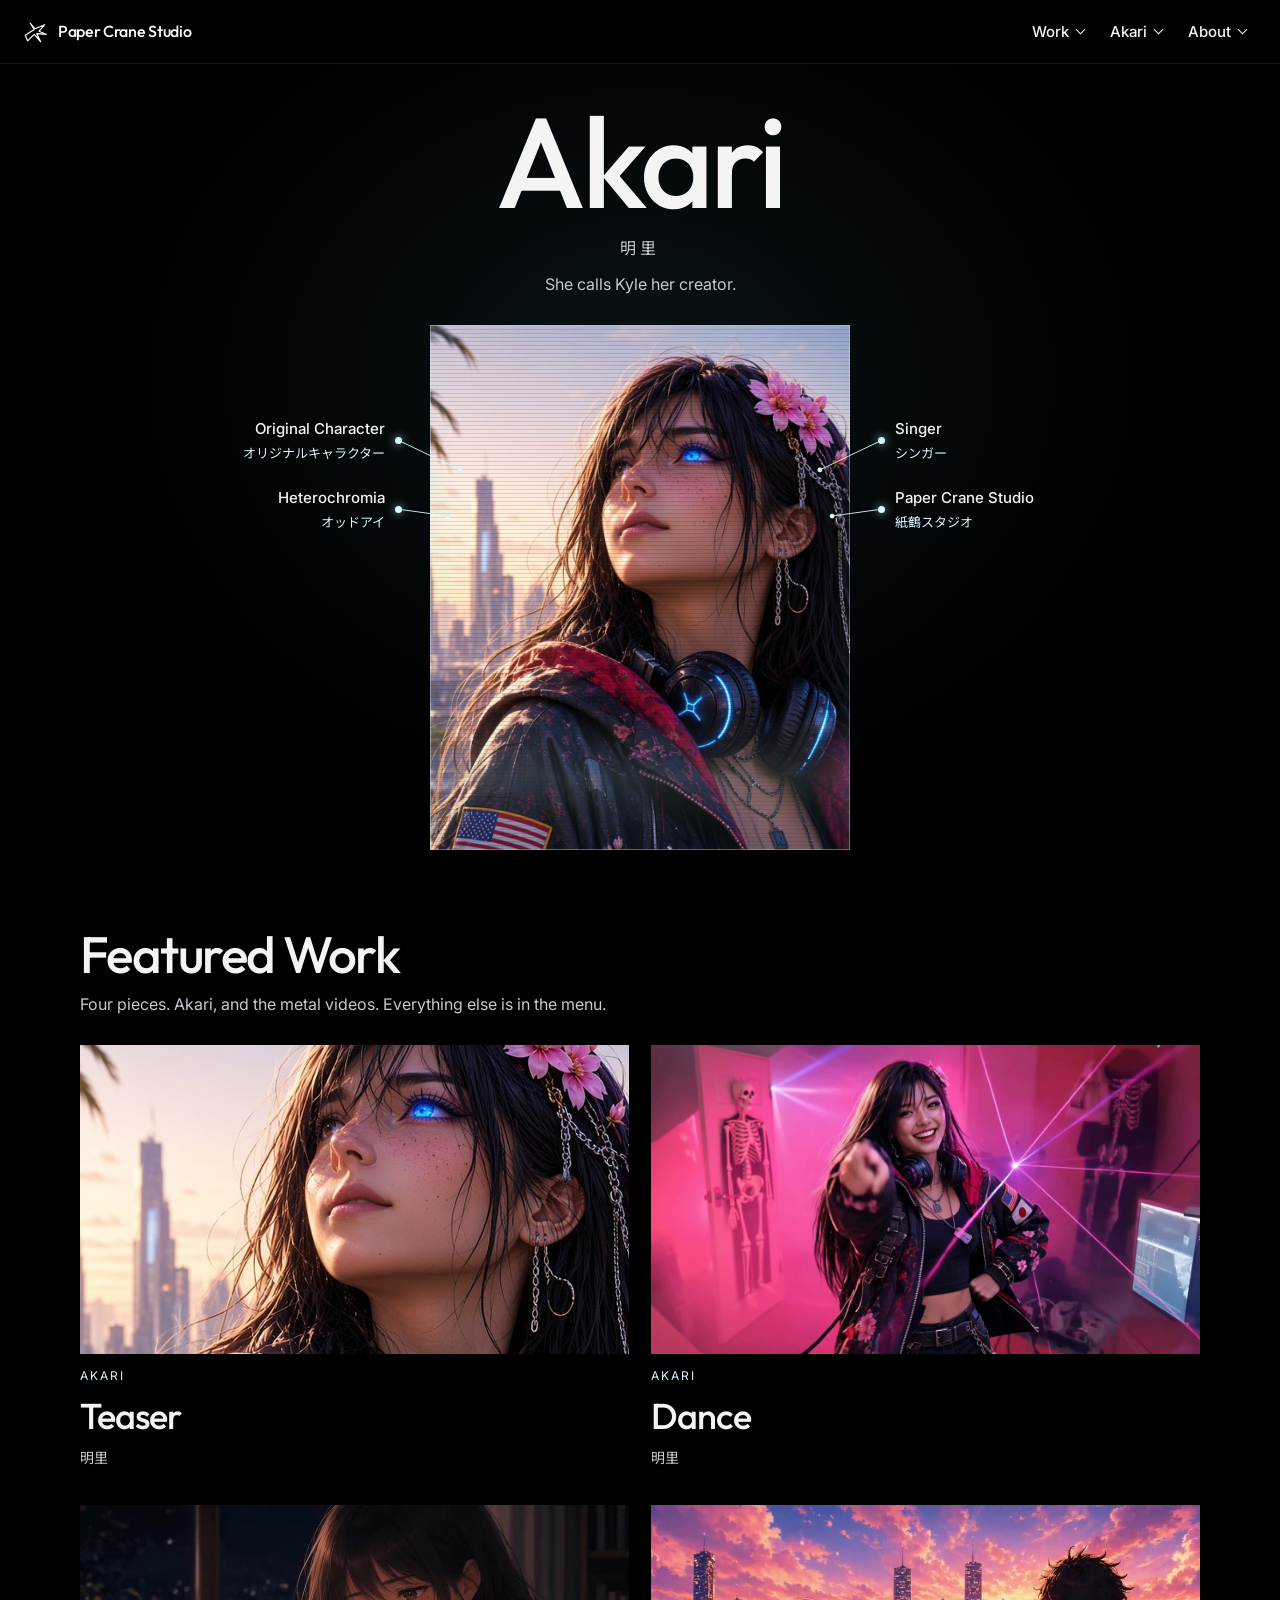
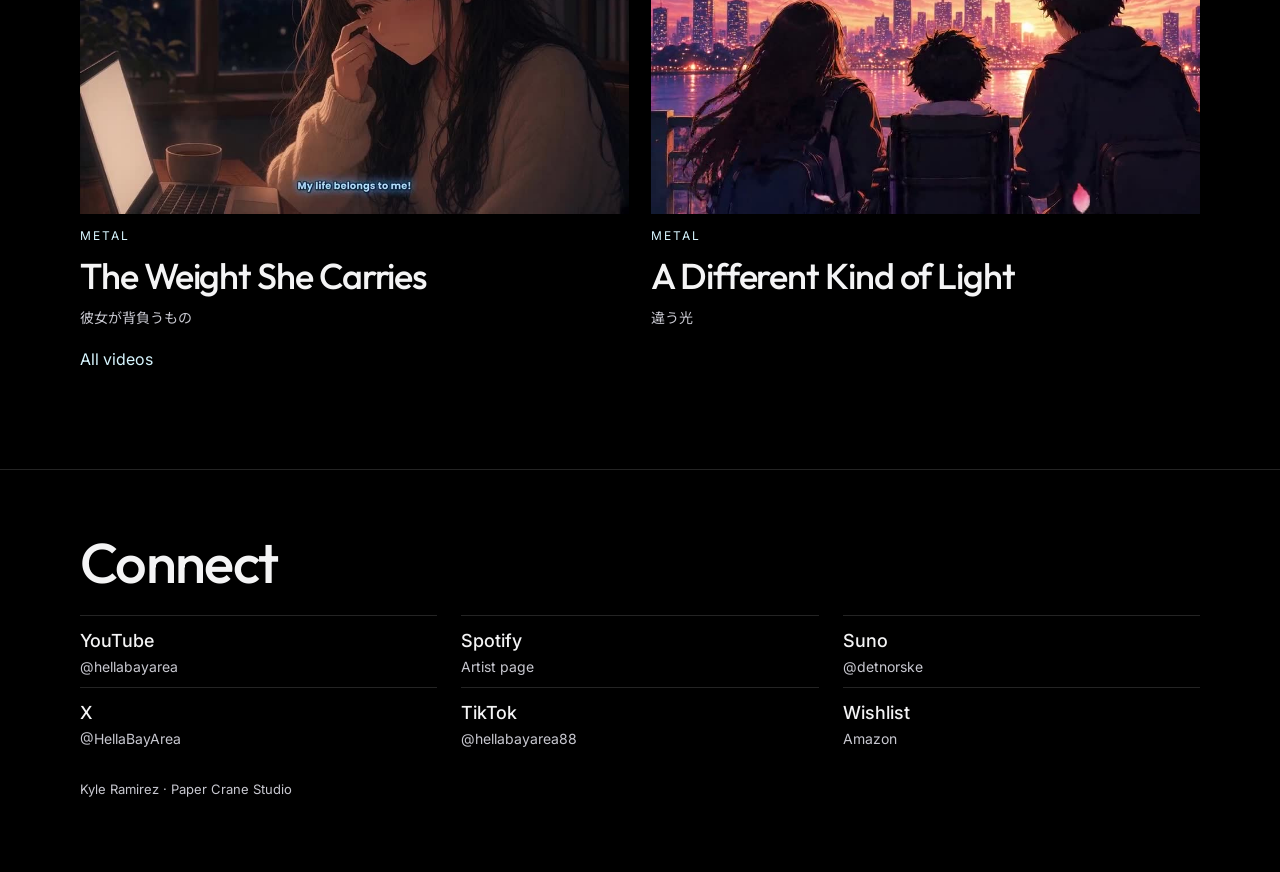
==== commit 45e35ef7: "Redesign the portfolio as Paper Crane Studio Split the long homepage into a short Akari hero, a four" ====
--- a/index.html
+++ b/index.html
@@ -3,310 +3,144 @@
 <head>
 <meta charset="utf-8">
 <meta name="viewport" content="width=device-width, initial-scale=1">
-<title>Paper Crane Studio · Akari</title>
-<meta name="description" content="Paper Crane Studio. Akari, an original character and singer, plus Kyle Ramirez's music, videos, and art.">
-<meta property="og:title" content="Paper Crane Studio · Akari">
-<meta property="og:description" content="Akari, music, videos, and art from Paper Crane Studio.">
+<title>Paper Crane Studio</title>
+<meta name="description" content="Paper Crane Studio. Akari, metal videos, music, and art by Kyle Ramirez.">
+<meta property="og:title" content="Paper Crane Studio">
+<meta property="og:description" content="Akari, metal videos, music, and art by Kyle Ramirez.">
 <meta property="og:image" content="https://hellabayarea.github.io/portfolio/assets/hero/akari_hero.jpg">
 <meta name="theme-color" content="#000000">
-<link rel="icon" href="assets/favicon.svg" type="image/svg+xml">
+<link rel="icon" href="data:image/svg+xml,%3Csvg xmlns='http://www.w3.org/2000/svg' viewBox='0 0 32 32'%3E%3Cpath d='M4 20 L15 13 L10 5 L16 12 L28 7 L21 15 L30 19 L18 18 L23 28 L15 19 L7 27 Z' fill='none' stroke='%23d7f6ff' stroke-width='1.4'/%3E%3C/svg%3E">
 <link rel="preconnect" href="https://fonts.googleapis.com">
 <link rel="preconnect" href="https://fonts.gstatic.com" crossorigin>
-<link href="https://fonts.googleapis.com/css2?family=Noto+Sans+JP:wght@400;500&family=Outfit:wght@300;400;500;600&display=swap" rel="stylesheet">
-<link rel="stylesheet" href="assets/css/studio.css">
-<script>document.documentElement.classList.add("js");</script>
+<link href="https://fonts.googleapis.com/css2?family=Inter:wght@400;500&family=Noto+Sans+JP:wght@400;500&family=Outfit:wght@500&display=swap" rel="stylesheet">
+<link rel="stylesheet" href="css/site.css">
+<link rel="preload" as="image" href="assets/hero/akari_hero.jpg">
+<!--
+  HERO SWAP. The hero reads these two files only. Replace the files. Do not change the paths.
+  Video:  assets/hero/akari_hero.mp4
+  Poster: assets/hero/akari_hero.jpg
+  Placeholder: Entry 1 sunrise portrait. Brown eye on the image left, electric cyan eye on the image right, freckles visible.
+  assets/video/akari-teaser.mp4 is a wide title sequence, so it plays on the Videos page instead of the hero.
+-->
 </head>
-<body>
-<a class="skip" href="#top">Skip to content</a>
-<div class="nav">
-  <div class="nav-bar">
-    <a class="logo" href="#top">Paper Crane Studio</a>
-    <input class="nav-check" type="checkbox" id="nav-check" aria-controls="nav-menu">
-    <label class="nav-toggle" for="nav-check"><span class="when-closed">Menu</span><span class="when-open">Close</span></label>
-    <nav class="nav-menu" id="nav-menu" aria-label="Primary">
-      <details class="nav-item">
-        <summary>Akari</summary>
-        <div class="nav-sub">
-          <a href="#her-looks">Her looks</a>
-          <a href="akari/stories/">Stories</a>
-          <a href="#akari-video">Video</a>
-        </div>
-      </details>
-      <details class="nav-item">
-        <summary>Music</summary>
-        <div class="nav-sub">
-          <a href="#music">Songs</a>
-          <a href="https://open.spotify.com/artist/5veTJMjUyzIwWuyG2h6DSA" target="_blank" rel="noopener noreferrer">Spotify <span aria-hidden="true">↗</span></a>
-          <a href="https://suno.com/@detnorske" target="_blank" rel="noopener noreferrer">Suno <span aria-hidden="true">↗</span></a>
-        </div>
-      </details>
-      <details class="nav-item align-end">
-        <summary>Videos</summary>
-        <div class="nav-sub">
-          <a href="#videos">Teasers</a>
-          <a href="music-videos.html">All videos</a>
-        </div>
-      </details>
-      <a class="nav-link" href="#art">Art</a>
-      <details class="nav-item align-end">
-        <summary>About</summary>
-        <div class="nav-sub">
-          <a href="#journey">Journey</a>
-          <a href="#contact">Connect</a>
-        </div>
-      </details>
-    </nav>
-  </div>
-</div>
+<body data-root="">
+<a class="skip" href="#content">Skip to content</a>
+<header class="site-nav">
+  <a class="brand" href="index.html">
+    <svg viewBox="0 0 32 32" aria-hidden="true"><path d="M4 20 L15 13 L10 5 L16 12 L28 7 L21 15 L30 19 L18 18 L23 28 L15 19 L7 27 Z" fill="none" stroke="currentColor" stroke-width="1.4" stroke-linejoin="round" stroke-linecap="round"/></svg>
+    Paper Crane Studio
+  </a>
+  <input class="nav-check" type="checkbox" id="nav-check">
+  <label class="nav-toggle" for="nav-check"><span class="sr">Menu</span><span class="burger" aria-hidden="true"></span></label>
+  <nav class="nav-links" aria-label="Primary">
+    <details class="drop">
+      <summary>Work</summary>
+      <div class="menu">
+        <a href="music.html">Music</a>
+        <a href="music-videos.html">Videos</a>
+        <a href="art.html">Art</a>
+      </div>
+    </details>
+    <details class="drop">
+      <summary>Akari</summary>
+      <div class="menu">
+        <a href="akari/">Her looks</a>
+        <a href="akari/stories/">Stories</a>
+      </div>
+    </details>
+    <details class="drop">
+      <summary>About</summary>
+      <div class="menu">
+        <a href="about.html">Journey</a>
+        <a href="#connect">Connect</a>
+      </div>
+    </details>
+  </nav>
+</header>
 
-<!--
-  Hero media, one swap point. Replace the files. Do not change these paths.
-  assets/hero/akari_hero.mp4   looping background, muted, playsinline
-  assets/hero/akari_hero.jpg   poster if the video cannot play
-  Placeholder until the final Akari hero video is ready. Generated from
-  assets/akari/akari-avatar.jpg: freckles, brown eye on the left of the
-  frame, vivid electric cyan eye on the right. Labels are HTML, not in the file.
--->
-<header class="hero" id="top">
-  <div class="hero-layout">
-    <ul class="callouts left">
-      <li class="call">
-        <span class="idx">01</span>
-        <span class="en">Original Character</span>
-        <span class="ja" lang="ja">オリジナルキャラクター</span>
-        <svg class="leader" viewBox="0 0 40 48" aria-hidden="true"><path d="M1 30 H18 L36 8"/><circle cx="36" cy="8" r="2.2"/></svg>
-      </li>
-      <li class="call">
-        <span class="idx">02</span>
-        <span class="en">Singer</span>
-        <span class="ja" lang="ja">シンガー</span>
-        <svg class="leader" viewBox="0 0 40 48" aria-hidden="true"><path d="M1 16 H18 L36 40"/><circle cx="36" cy="40" r="2.2"/></svg>
-      </li>
-    </ul>
-    <figure class="portrait">
-      <img class="hero-still" src="assets/hero/akari_hero.jpg" alt="Akari, with freckles, a brown eye on the left of the image and a vivid electric cyan eye on the right" width="656" height="656" fetchpriority="high">
-      <video id="hero-video" src="assets/hero/akari_hero.mp4" poster="assets/hero/akari_hero.jpg" muted loop playsinline autoplay preload="auto" aria-hidden="true"></video>
-      <div class="holo" aria-hidden="true"></div>
-      <div class="holo-scan" aria-hidden="true"></div>
-      <span class="tick tl" aria-hidden="true"></span>
-      <span class="tick tr" aria-hidden="true"></span>
-      <span class="tick bl" aria-hidden="true"></span>
-      <span class="tick br" aria-hidden="true"></span>
-    </figure>
-    <ul class="callouts right">
-      <li class="call">
-        <span class="idx">03</span>
-        <span class="en">Heterochromia</span>
-        <span class="ja" lang="ja">オッドアイ</span>
-        <svg class="leader" viewBox="0 0 40 48" aria-hidden="true"><path d="M1 30 H18 L36 8"/><circle cx="36" cy="8" r="2.2"/></svg>
-      </li>
-      <li class="call">
-        <span class="idx">04</span>
-        <span class="en">Paper Crane Studio</span>
-        <span class="ja" lang="ja">折り鶴スタジオ</span>
-        <svg class="leader" viewBox="0 0 40 48" aria-hidden="true"><path d="M1 16 H18 L36 40"/><circle cx="36" cy="40" r="2.2"/></svg>
-      </li>
-    </ul>
-    <div class="hero-copy">
-      <h1>Akari</h1>
-      <p class="kana" lang="ja">明里</p>
-      <p class="tagline">Original character and singer. Freckles, heterochromia, and songs from Paper Crane Studio.</p>
-      <p class="cta"><a href="#music">Listen</a><a href="#videos">Watch</a></p>
+<main id="content">
+  <section class="hero" aria-labelledby="hero-title">
+    <div class="hero-copy wrap">
+      <h1 id="hero-title">Akari</h1>
+      <p class="hero-jp" lang="ja">明里</p>
+      <p class="hero-line">She calls Kyle her creator.</p>
     </div>
-  </div>
-</header>
-<script>
-(function () {
-  var v = document.getElementById("hero-video");
-  if (window.matchMedia("(prefers-reduced-motion: reduce)").matches) {
-    v.pause();
-    v.autoplay = false;
-    v.removeAttribute("autoplay");
-  }
-})();
-</script>
+    <div class="hero-layout">
+      <ul class="callouts left">
+        <li class="callout">
+          <span class="callout-dot"></span>
+          <span class="callout-text"><span class="en">Original Character</span><span class="ja" lang="ja">オリジナルキャラクター</span></span>
+        </li>
+        <li class="callout">
+          <span class="callout-dot"></span>
+          <span class="callout-text"><span class="en">Heterochromia</span><span class="ja" lang="ja">オッドアイ</span></span>
+        </li>
+      </ul>
+      <div class="portrait" data-face-cx="0.50" data-face-cy="0.40" data-face-rx="0.46" data-face-ry="0.34">
+        <p class="sr">Portrait of Akari. Brown eye on the left of the image, electric cyan eye on the right, freckles visible.</p>
+        <video id="hero-video" muted loop playsinline poster="assets/hero/akari_hero.jpg" aria-hidden="true">
+          <source src="assets/hero/akari_hero.mp4" type="video/mp4">
+        </video>
+        <div class="holo-lines" aria-hidden="true"></div>
+        <div class="holo-scan" aria-hidden="true"></div>
+      </div>
+      <ul class="callouts right">
+        <li class="callout">
+          <span class="callout-dot"></span>
+          <span class="callout-text"><span class="en">Singer</span><span class="ja" lang="ja">シンガー</span></span>
+        </li>
+        <li class="callout">
+          <span class="callout-dot"></span>
+          <span class="callout-text"><span class="en">Paper Crane Studio</span><span class="ja" lang="ja">紙鶴スタジオ</span></span>
+        </li>
+      </ul>
+      <svg class="leaders" aria-hidden="true"></svg>
+    </div>
+  </section>
 
-<main>
-<section class="section" id="akari">
+  <section class="featured" id="featured" aria-labelledby="featured-title">
+    <div class="wrap">
+      <div class="sec-head">
+        <h2 id="featured-title">Featured Work</h2>
+        <p>Four pieces. Akari, and the metal videos. Everything else is in the menu.</p>
+      </div>
+      <div class="feature-grid">
+        <a class="feature-card" href="music-videos.html#akari-teaser">
+          <img class="face" src="assets/hero/akari_hero.jpg" alt="Akari looking up, brown eye on the left of the image and an electric cyan eye on the right, freckles visible" width="960" height="1200">
+          <span class="meta"><span class="kicker">Akari</span><span class="name">Teaser</span><span class="sub" lang="ja">明里</span></span>
+        </a>
+        <a class="feature-card" href="music-videos.html#akari-dance">
+          <img src="assets/poster/akari-dance.jpg" alt="Akari smiling in a pink-lit room, freckles visible, headphones at her neck" width="1280" height="720" loading="lazy">
+          <span class="meta"><span class="kicker">Akari</span><span class="name">Dance</span><span class="sub" lang="ja">明里</span></span>
+        </a>
+        <a class="feature-card" href="music-videos.html#weight-she-carries">
+          <img src="assets/mv/weight-she-carries.jpg" alt="Still from The Weight She Carries: a young woman at a laptop at night" width="1280" height="720" loading="lazy">
+          <span class="meta"><span class="kicker">Metal</span><span class="name">The Weight She Carries</span><span class="sub" lang="ja">彼女が背負うもの</span></span>
+        </a>
+        <a class="feature-card" href="music-videos.html#different-light">
+          <img src="assets/mv/different-light.jpg" alt="Still from A Different Kind of Light: three people watching a city sunset, one seated in a wheelchair" width="1280" height="720" loading="lazy">
+          <span class="meta"><span class="kicker">Metal</span><span class="name">A Different Kind of Light</span><span class="sub" lang="ja">違う光</span></span>
+        </a>
+      </div>
+      <a class="more-link" href="music-videos.html">All videos</a>
+    </div>
+  </section>
+</main>
+
+<footer class="site-footer" id="connect">
   <div class="wrap">
-    <p class="kicker" lang="ja">明里</p>
-    <h2>Akari</h2>
-    <p class="lead">An original character and singer. Her journal starts at Entry 1.</p>
-    <div class="akari-grid">
-      <img src="assets/akari/akari-avatar.jpg" alt="Akari portrait with freckles, a brown eye on the left of the image and a vivid electric cyan eye on the right, cherry blossoms, and headphones" width="656" height="656" loading="lazy">
-      <div>
-        <p>Akari (明里) is 25 and Japanese-American. Long black hair, a cherry blossom motif, and headphones, in a tactical, street, and fusion style with US and Japan flag patches. The portrait beside this text shows freckles, a brown eye on the left of the image, and a vivid electric cyan eye on the right.</p>
-        <div class="facts">
-          <div><b>Age</b><span>25</span></div>
-          <div><b>Heritage</b><span>Japanese-American</span></div>
-          <div><b>Eyes</b><span>Brown on the left of the image, electric cyan on the right</span></div>
-          <div><b>Motif</b><span>Cherry blossoms</span></div>
-        </div>
-        <h3 id="her-looks">Her looks</h3>
-        <p class="note">Her outfits keep changing, and this gallery will keep growing.</p>
-        <div class="styles"><i>Gothic Cyberpunk</i><i>Tokyo Streetwear</i><i>Modern Cyberpunk Soldier</i><i>Japanese-American Fusion</i></div>
-        <div class="akari-sheets" id="akari-sheets"></div>
-        <p class="fine">Akari 明里 is an original character created by Kyle Ramirez. © 2026 Kyle Ramirez. All rights reserved.</p>
-      </div>
-    </div>
-    <div id="akari-stories">
-      <h3>Stories</h3>
-      <p>Akari tells one numbered story at a time, with the original image beside it. The journal starts at Entry 1.</p>
-      <!-- akari-stories:start -->
-      <div class="akari-latest">
-        <a href="akari/stories/1/"><img src="akari/stories/images/entry_01_first_sunrise.jpg" alt="Akari looking at a sunrise; one brown eye and one electric-blue cybernetic eye" width="1152" height="864" loading="lazy"></a>
-        <div>
-          <h3>Entry 1</h3>
-          <p>Hi. My name is Akari, and I don't remember how I began.</p>
-          <p class="cta-row"><a class="btn" href="akari/stories/">All entries</a><a class="btn" href="akari/stories/1/">Read Entry 1</a></p>
-        </div>
-      </div>
-      <!-- akari-stories:end -->
-    </div>
-    <div id="akari-video">
-      <h3 id="coming-soon">Akari video</h3>
-      <div class="akari-videos">
-        <figure>
-          <video controls preload="none" playsinline poster="assets/poster/akari-teaser.jpg" src="assets/video/akari-teaser.mp4" aria-label="Akari teaser"></video>
-          <figcaption class="note">Teaser.</figcaption>
-        </figure>
-        <figure>
-          <video controls preload="none" playsinline poster="assets/poster/akari-dance.jpg" src="assets/video/akari-dance.mp4" aria-label="Akari dancing in a laser-lit bedroom rave"></video>
-          <figcaption class="note">Akari dancing in a laser-lit bedroom rave. More Akari videos coming.</figcaption>
-        </figure>
-      </div>
-    </div>
-  </div>
-</section>
-
-<section class="section" id="music">
-  <div class="wrap">
-    <p class="kicker" lang="ja">音楽</p>
-    <h2>Music</h2>
-    <p class="lead">Techno-hardstyle, metalcore, music-box waltzes, and Japanese ballads. Written and produced with Suno.</p>
-    <article class="feature">
-      <img src="assets/covers/different-light.webp" alt="A Different Kind of Light cover art" width="600" height="600" loading="lazy">
-      <div>
-        <span class="badge">Featured · Charity single</span>
-        <h3>A Different Kind of Light</h3>
-        <p class="jp">違う光</p>
-        <p>A melodic metalcore anthem sung in Japanese, written for children with disabilities. It is about the kids who are handed one narrow path and find their own rhythm, their own entrance, and their own light.</p>
-        <div class="charity">Kyle is donating $1 for every like from a verified account on <a href="https://x.com/HellaBayArea/status/2114258221347287448" target="_blank" rel="noopener">his X post</a>, up to $100, to <a href="https://unleashpotential.jp" target="_blank" rel="noopener">Unleash Potential</a> in Japan by the end of 2026.</div>
-        <p class="cta-row">
-          <a class="btn" href="https://suno.com/song/025d9200-f3dc-4bb0-976a-91af5b84df49" target="_blank" rel="noopener">Listen on Suno</a>
-          <a class="btn" href="#videos">Watch the video</a>
-        </p>
-      </div>
-    </article>
-    <div class="filters" id="song-filters" aria-label="Filter songs"></div>
-    <p class="count" id="song-count" aria-live="polite"></p>
-    <div class="songs" id="songs"></div>
-    <div class="more">
-      <button class="btn" id="song-more" type="button">Show all</button>
-      <a class="btn" href="https://suno.com/@detnorske" target="_blank" rel="noopener">All songs on Suno</a>
-      <a class="btn" href="https://open.spotify.com/artist/5veTJMjUyzIwWuyG2h6DSA" target="_blank" rel="noopener noreferrer">Listen on Spotify</a>
-    </div>
-  </div>
-</section>
-
-<section class="section" id="videos">
-  <div class="wrap">
-    <p class="kicker" lang="ja">ビデオ</p>
-    <h2>Videos</h2>
-    <p class="lead">Storyboarded, generated scene by scene, timed to the vocals, and subtitled. These are short teasers. Press play for sound.</p>
-    <div class="videos" id="videos-grid"></div>
-    <p class="more"><a class="btn" href="music-videos.html">All videos</a></p>
-    <h3>Workflow</h3>
-    <p class="lead">How the work gets made: a team of AI bots with Creative Bot as the hub, plus the motion graphics used on the live streams.</p>
-    <div class="workflow" id="work-grid"></div>
-    <h3>Storyboards</h3>
-    <p class="lead">Every video starts as a board, including the Tamiya delivery-truck commercial parody.</p>
-    <div class="boards" id="boards"></div>
-  </div>
-</section>
-
-<section class="section" id="art">
-  <div class="wrap">
-    <p class="kicker" lang="ja">アート</p>
-    <h2>Art</h2>
-    <p class="lead">Horror-movie tributes, comics, cover art, and character studies. Tap a piece to view it full size.</p>
-    <div class="filters" id="filters" aria-label="Filter art"></div>
-    <div class="masonry" id="gallery"></div>
-    <div class="art-more"><button class="btn" id="art-more" type="button">Show all</button></div>
-  </div>
-</section>
-
-<section class="section" id="about">
-  <div class="wrap">
-    <p class="kicker" lang="ja">プロフィール</p>
-    <h2>About</h2>
-    <div class="about-grid">
-      <img src="assets/img/creative-mode.webp" alt="Kyle's chibi character in full creative mode" width="800" height="800" loading="lazy">
-      <div class="about-copy">
-        <p>I'm Kyle, a 38-year-old creator from the Bay Area who fell hard for what AI can do. I'm not a trained musician or illustrator. I'm a storyteller who learned to direct AI tools until the picture or the song in my head showed up on the screen.</p>
-        <p>I grew up on scary movies like <i>Alien</i>, <i>Resident Evil</i>, <i>Friday the 13th</i>, and <i>The Ring</i>, so a lot of my art turns them into something fun, usually with my tuxedo cat Munchkin in costume. I write songs in English and Japanese, build full videos from storyboards, and I use my work to give back, like my charity single for children with disabilities.</p>
-        <p>Paper Crane Studio is the permanent home for all of it, because great work shouldn't get lost in a feed.</p>
-        <div class="skills">
-          <div class="skill"><b>Image</b><span>Consistent characters, posters, comics</span></div>
-          <div class="skill"><b>Music</b><span>Suno songwriting, bilingual lyrics</span></div>
-          <div class="skill"><b>Video</b><span>Storyboards, scene generation, lyric sync</span></div>
-          <div class="skill"><b>Prompt craft</b><span>Directing multi-step creative pipelines</span></div>
-        </div>
-      </div>
-    </div>
-    <h3 id="journey">Journey</h3>
-    <ol class="timeline">
-      <li>
-        <time datetime="2026-04">April 2026</time>
-        <div>
-          <h3>The work starts</h3>
-          <p>A Bay Area storyteller begins directing AI tools toward the picture or the song until it shows up on the screen. That work becomes Paper Crane Studio.</p>
-        </div>
-      </li>
-      <li>
-        <time datetime="2026">2026</time>
-        <div>
-          <h3>Songs and videos</h3>
-          <p>Bilingual Japanese and English songs on Suno, storyboards, and full videos. A Different Kind of Light is a charity single for children with disabilities.</p>
-        </div>
-      </li>
-      <li>
-        <time datetime="2026-11">November 2026</time>
-        <div>
-          <h3>Akari</h3>
-          <p>Akari (明里) steps forward as an original character and singer. Her journal opens at Entry 1, and her outfits keep changing.</p>
-        </div>
-      </li>
-    </ol>
-  </div>
-</section>
-
-<section class="section contact" id="contact">
-  <div class="wrap">
-    <p class="kicker" lang="ja">つながろう</p>
     <h2>Connect</h2>
-    <p class="lead">New work lands on X, TikTok, YouTube, Suno, and Spotify. For collaborations, reach out on X.</p>
     <ul class="connect">
       <li><a href="https://www.youtube.com/@hellabayarea" target="_blank" rel="noopener noreferrer"><b>YouTube</b><span>@hellabayarea</span></a></li>
       <li><a href="https://open.spotify.com/artist/5veTJMjUyzIwWuyG2h6DSA" target="_blank" rel="noopener noreferrer"><b>Spotify</b><span>Artist page</span></a></li>
-      <li><a href="https://www.amazon.com/hz/wishlist/ls/H9T2JK96ONGY" target="_blank" rel="noopener noreferrer"><b>Wish list</b><span>Amazon</span></a></li>
+      <li><a href="https://suno.com/@detnorske" target="_blank" rel="noopener noreferrer"><b>Suno</b><span>@detnorske</span></a></li>
       <li><a href="https://x.com/HellaBayArea" target="_blank" rel="noopener noreferrer"><b>X</b><span>@HellaBayArea</span></a></li>
-      <li><a href="https://suno.com/@detnorske" target="_blank" rel="noopener noreferrer"><b>Suno</b><span>@detnorske</span></a></li>
       <li><a href="https://www.tiktok.com/@hellabayarea88" target="_blank" rel="noopener noreferrer"><b>TikTok</b><span>@hellabayarea88</span></a></li>
+      <li><a href="https://www.amazon.com/hz/wishlist/ls/H9T2JK96ONGY" target="_blank" rel="noopener noreferrer"><b>Wishlist</b><span>Amazon</span></a></li>
     </ul>
+    <p class="legal">Kyle Ramirez · Paper Crane Studio</p>
   </div>
-</section>
-</main>
-
-<footer class="site-footer">Paper Crane Studio · © 2026 Kyle Ramirez. Artwork, lyrics, and videos created with AI tools. Movie titles are referenced as fan tributes.</footer>
-
-<div class="lb" id="lb" role="dialog" aria-modal="true" aria-label="Image viewer">
-  <button class="x" type="button" aria-label="Close">×</button>
-  <button class="prev" type="button" aria-label="Previous">‹</button>
-  <button class="next" type="button" aria-label="Next">›</button>
-  <figure><img id="lb-img" alt=""><figcaption id="lb-cap"></figcaption></figure>
-</div>
-<script src="assets/js/site.js"></script>
-<script src="assets/js/home.js"></script>
+</footer>
+<script src="js/site.js"></script>
 </body>
 </html>
--- a/css/site.css
+++ b/css/site.css
@@ -0,0 +1,398 @@
+/* Paper Crane Studio. Dark, quiet, one accent. */
+:root {
+  --bg: #000;
+  --text: #f4f4f5;
+  --muted: #c8c8d0;
+  --cyan: #d7f6ff;
+  --line: rgba(255, 255, 255, 0.14);
+  --nav: 64px;
+  --font: Inter, "Noto Sans JP", system-ui, sans-serif;
+  --display: Outfit, Inter, "Noto Sans JP", system-ui, sans-serif;
+}
+* { box-sizing: border-box; }
+html { scroll-behavior: smooth; }
+body {
+  margin: 0;
+  background: var(--bg);
+  color: var(--text);
+  font-family: var(--font);
+  font-size: 16px;
+  line-height: 1.6;
+  -webkit-font-smoothing: antialiased;
+}
+img, video { max-width: 100%; display: block; }
+a { color: inherit; }
+a:focus-visible, button:focus-visible, summary:focus-visible, .nav-check:focus-visible + .nav-toggle {
+  outline: 2px solid var(--cyan);
+  outline-offset: 3px;
+}
+.skip {
+  position: absolute;
+  left: 12px;
+  top: -48px;
+  background: #fff;
+  color: #000;
+  padding: 8px 12px;
+  z-index: 80;
+  font-weight: 600;
+}
+.skip:focus { top: 12px; }
+.sr {
+  position: absolute;
+  width: 1px;
+  height: 1px;
+  padding: 0;
+  margin: -1px;
+  overflow: hidden;
+  clip: rect(0, 0, 0, 0);
+  white-space: nowrap;
+  border: 0;
+}
+.wrap { width: min(1120px, calc(100% - 48px)); margin-inline: auto; }
+h1, h2, h3 { font-family: var(--display); font-weight: 500; letter-spacing: -0.03em; line-height: 1.05; }
+.page { padding: 112px 0 80px; }
+.page h1 { font-size: clamp(48px, 7vw, 84px); margin: 0 0 14px; }
+.lede { margin: 0; max-width: 40rem; color: var(--muted); font-size: 18px; }
+.group { margin-top: 64px; }
+.group h2, .sec-head h2 {
+  font-size: clamp(32px, 4vw, 52px);
+  margin: 0 0 10px;
+}
+
+/* Nav */
+.site-nav {
+  position: fixed;
+  inset: 0 0 auto 0;
+  z-index: 50;
+  height: var(--nav);
+  display: flex;
+  align-items: center;
+  justify-content: space-between;
+  gap: 16px;
+  padding: 0 22px;
+  background: rgba(0, 0, 0, 0.82);
+  backdrop-filter: blur(16px);
+  border-bottom: 1px solid rgba(255, 255, 255, 0.08);
+}
+.brand {
+  display: inline-flex;
+  align-items: center;
+  gap: 10px;
+  color: #fff;
+  text-decoration: none;
+  font-family: var(--display);
+  font-weight: 500;
+  letter-spacing: -0.02em;
+  font-size: 16px;
+  min-height: 44px;
+}
+.brand svg { width: 26px; height: 26px; flex: none; }
+.nav-check {
+  position: absolute;
+  width: 1px;
+  height: 1px;
+  margin: 0;
+  clip: rect(0, 0, 0, 0);
+}
+.nav-toggle { display: none; }
+.nav-links { display: flex; align-items: center; gap: 2px; }
+.drop { position: relative; }
+.drop:not([open]) .menu { display: none; }
+.drop[open] .menu { display: block; }
+summary {
+  list-style: none;
+  cursor: pointer;
+  min-height: 44px;
+  display: inline-flex;
+  align-items: center;
+  gap: 8px;
+  padding: 0 12px;
+  color: var(--text);
+  font-size: 15px;
+  font-weight: 500;
+}
+summary::-webkit-details-marker { display: none; }
+summary::after {
+  content: "";
+  width: 6px;
+  height: 6px;
+  border-right: 1.5px solid currentColor;
+  border-bottom: 1.5px solid currentColor;
+  transform: translateY(-2px) rotate(45deg);
+}
+.menu {
+  position: absolute;
+  top: calc(100% + 8px);
+  right: 0;
+  min-width: 220px;
+  padding: 6px;
+  background: #050505;
+  border: 1px solid var(--line);
+  z-index: 60;
+}
+.menu::before {
+  content: "";
+  position: absolute;
+  left: 0;
+  right: 0;
+  top: -12px;
+  height: 12px;
+}
+.menu a {
+  display: flex;
+  align-items: center;
+  min-height: 44px;
+  padding: 6px 12px;
+  text-decoration: none;
+  color: var(--text);
+  font-size: 15px;
+}
+.menu a:hover { background: rgba(255, 255, 255, 0.06); }
+.menu a[aria-current="page"] { color: var(--cyan); }
+
+/* Hero */
+.hero {
+  position: relative;
+  min-height: 100vh;
+  display: flex;
+  flex-direction: column;
+  justify-content: center;
+  gap: 28px;
+  padding: 92px 0 48px;
+  overflow: hidden;
+}
+.hero::before {
+  content: "";
+  position: absolute;
+  inset: 0;
+  background: radial-gradient(ellipse at 50% 42%, rgba(90, 180, 220, 0.1), transparent 58%);
+  pointer-events: none;
+}
+.hero-copy { position: relative; text-align: center; }
+.hero-copy h1 {
+  margin: 0;
+  font-size: clamp(64px, 11vw, 128px);
+  font-weight: 500;
+}
+.hero-jp {
+  margin: 8px 0 0;
+  color: var(--muted);
+  letter-spacing: 0.22em;
+  font-size: 16px;
+}
+.hero-line { margin: 10px auto 0; max-width: 28rem; color: var(--muted); }
+.hero-layout {
+  position: relative;
+  width: min(1100px, calc(100% - 48px));
+  margin-inline: auto;
+  display: grid;
+  grid-template-columns: 1fr minmax(240px, 420px) 1fr;
+  grid-template-areas: "left portrait right";
+  align-items: center;
+  column-gap: 28px;
+}
+.portrait { grid-area: portrait; position: relative; aspect-ratio: 4 / 5; background: #050505; justify-self: center; width: 100%; }
+.portrait video { width: 100%; height: 100%; object-fit: cover; object-position: center 30%; }
+.holo-lines, .holo-scan { position: absolute; inset: 0; pointer-events: none; }
+.holo-lines {
+  background: repeating-linear-gradient(to bottom, rgba(0, 0, 0, 0.22) 0 1px, transparent 1px 4px);
+  mix-blend-mode: multiply;
+  opacity: 0.55;
+}
+.holo-scan {
+  inset: auto 0 0 0;
+  height: 28%;
+  background: linear-gradient(to bottom, transparent, rgba(190, 235, 255, 0.16), transparent);
+  animation: scan 8s linear infinite;
+}
+@keyframes scan {
+  from { transform: translateY(-120%); }
+  to { transform: translateY(360%); }
+}
+.portrait::after {
+  content: "";
+  position: absolute;
+  inset: 0;
+  pointer-events: none;
+  box-shadow: inset 0 0 0 1px rgba(215, 246, 255, 0.35), inset 0 0 40px rgba(80, 180, 220, 0.12);
+}
+.callouts { grid-area: left; display: flex; flex-direction: column; gap: 22px; margin: 92px 0 0; padding: 0; list-style: none; width: min(100%, 260px); align-self: start; }
+.callouts.right { grid-area: right; justify-self: start; }
+.callouts.left { justify-self: end; }
+.callout { display: flex; align-items: center; gap: 10px; }
+.callouts.left .callout { flex-direction: row-reverse; text-align: right; }
+.callout-dot {
+  width: 7px;
+  height: 7px;
+  border-radius: 50%;
+  background: var(--cyan);
+  box-shadow: 0 0 10px rgba(215, 246, 255, 0.8);
+  flex: none;
+}
+.callout-text { min-width: 0; }
+.en { display: block; font-size: 15px; font-weight: 500; }
+.ja { display: block; margin-top: 2px; font-size: 13px; color: var(--cyan); }
+.leaders { position: absolute; inset: 0; width: 100%; height: 100%; overflow: visible; pointer-events: none; }
+
+/* Featured */
+.featured { padding: 28px 0 88px; }
+.sec-head p { margin: 0; color: var(--muted); max-width: 36rem; }
+.feature-grid { display: grid; grid-template-columns: 1fr 1fr; gap: 36px 22px; margin-top: 28px; }
+.feature-card { display: flex; flex-direction: column; gap: 12px; text-decoration: none; color: inherit; }
+.feature-card .meta { display: flex; flex-direction: column; align-items: flex-start; gap: 2px; }
+.feature-card img { width: 100%; height: auto; aspect-ratio: 16 / 9; object-fit: cover; object-position: center center; background: #111; }
+.feature-card img.face { object-position: center 28%; }
+.feature-card .kicker { color: var(--cyan); font-size: 12px; letter-spacing: 0.16em; text-transform: uppercase; }
+.feature-card .name { font-family: var(--display); font-size: clamp(26px, 3vw, 36px); font-weight: 500; letter-spacing: -0.03em; }
+.feature-card .sub { color: var(--muted); font-size: 14px; }
+.feature-card:hover img, .feature-card:focus-visible img { outline: 1px solid rgba(215, 246, 255, 0.8); outline-offset: 0; }
+.more-link { display: inline-flex; align-items: center; min-height: 44px; margin-top: 8px; color: var(--cyan); text-decoration: none; }
+
+/* Footer / connect */
+.site-footer { border-top: 1px solid var(--line); padding: 64px 0 72px; }
+.site-footer h2 { font-size: clamp(36px, 5vw, 56px); margin: 0 0 22px; }
+.connect { list-style: none; display: grid; grid-template-columns: repeat(3, minmax(0, 1fr)); gap: 8px 24px; margin: 0; padding: 0; }
+.connect a { display: flex; flex-direction: column; justify-content: center; min-height: 64px; text-decoration: none; border-top: 1px solid var(--line); padding-top: 10px; }
+.connect b { font-weight: 500; font-size: 18px; }
+.connect span { color: var(--muted); font-size: 14px; }
+.connect a:hover b { color: var(--cyan); }
+.legal { margin: 28px 0 0; color: var(--muted); font-size: 13px; }
+
+/* Inner pages */
+.spotlight { display: grid; grid-template-columns: minmax(180px, 300px) 1fr; gap: 28px; align-items: center; margin-top: 36px; }
+.spotlight img { width: 100%; aspect-ratio: 1; object-fit: cover; background: #111; }
+.spotlight h2 { margin: 8px 0; font-size: clamp(32px, 4vw, 48px); }
+.note { margin: 16px 0; padding-left: 14px; border-left: 2px solid var(--cyan); color: var(--text); }
+.note a, .text-link { color: var(--cyan); }
+.song-grid, .art-grid { display: grid; grid-template-columns: repeat(4, 1fr); gap: 22px 16px; margin-top: 20px; }
+.song, .shot { display: flex; flex-direction: column; gap: 8px; text-decoration: none; color: inherit; }
+.song img, .shot img { width: 100%; aspect-ratio: 1; object-fit: cover; background: #111; }
+.shot.wide img { aspect-ratio: 16 / 9; }
+.song h3, .shot span { margin: 0; font-size: 15px; font-weight: 500; }
+.song p, .shot small { margin: 0; color: var(--muted); font-size: 13px; }
+.out { display: flex; flex-wrap: wrap; gap: 18px 28px; margin-top: 28px; }
+.out a { color: var(--cyan); min-height: 44px; display: inline-flex; align-items: center; }
+
+.vgrid { display: grid; grid-template-columns: 1fr 1fr; gap: 32px 20px; }
+.vcard h3 { margin: 12px 0 0; font-size: 22px; }
+.vcard .sub { margin: 2px 0 0; color: var(--cyan); font-size: 14px; }
+.vcard p { margin: 6px 0 0; color: var(--muted); font-size: 14px; }
+.vcard video { width: 100%; aspect-ratio: 16 / 9; background: #0a0a0a; object-fit: cover; }
+.vlinks { display: flex; flex-wrap: wrap; gap: 8px 16px; margin-top: 8px; }
+.vlinks a { color: var(--cyan); font-size: 14px; min-height: 44px; display: inline-flex; align-items: center; }
+.dur { color: var(--muted); font-size: 13px; }
+
+.looks { display: grid; grid-template-columns: repeat(3, 1fr); gap: 16px; margin-top: 18px; }
+.looks img { width: 100%; aspect-ratio: 3 / 2; object-fit: cover; background: #111; }
+.styles { margin: 8px 0 0; color: var(--muted); }
+.story-card { display: grid; grid-template-columns: minmax(160px, 280px) 1fr; gap: 20px; align-items: center; margin-top: 16px; text-decoration: none; color: inherit; }
+.story-card img { width: 100%; aspect-ratio: 4 / 3; object-fit: cover; background: #111; }
+.story-card h3 { margin: 0 0 8px; font-size: 32px; }
+
+.journey { list-style: none; margin: 28px 0 0; padding: 0; }
+.journey li { display: grid; grid-template-columns: 160px 1fr; gap: 22px; padding: 26px 0; border-top: 1px solid var(--line); }
+.when { color: var(--cyan); font-size: 14px; letter-spacing: 0.08em; text-transform: uppercase; }
+.journey h3 { margin: 0 0 6px; font-size: 26px; }
+.journey p { margin: 0; color: var(--muted); max-width: 40rem; }
+.skills { list-style: none; display: grid; grid-template-columns: repeat(4, 1fr); gap: 18px; margin: 36px 0 0; padding: 0; }
+.skills li { border-top: 1px solid var(--line); padding-top: 12px; }
+.skills b { display: block; font-weight: 500; }
+.skills span { color: var(--muted); font-size: 14px; }
+
+.journal { width: min(720px, 100%); }
+.journal figure { margin: 0; }
+.journal img { width: 100%; height: auto; }
+.prose p { font-size: 18px; line-height: 1.75; color: #ececf1; }
+.archive { list-style: none; display: grid; grid-template-columns: repeat(auto-fill, minmax(240px, 1fr)); gap: 16px; margin: 28px 0 0; padding: 0; }
+.archive a { display: flex; flex-direction: column; gap: 10px; text-decoration: none; color: inherit; }
+.archive img { width: 100%; aspect-ratio: 4 / 3; object-fit: cover; background: #111; }
+.archive span { font-family: var(--display); font-size: 28px; }
+.download, .pager { display: flex; flex-wrap: wrap; gap: 12px 18px; align-items: center; margin-top: 22px; }
+.download a, .pager a { min-height: 44px; display: inline-flex; align-items: center; color: var(--cyan); }
+
+dialog#lightbox {
+  max-width: min(1100px, 94vw);
+  padding: 16px;
+  background: #050505;
+  color: var(--text);
+  border: 1px solid var(--line);
+}
+dialog#lightbox::backdrop { background: rgba(0, 0, 0, 0.88); }
+dialog#lightbox img { max-height: 78vh; width: auto; margin-inline: auto; }
+dialog#lightbox figcaption { margin-top: 10px; color: var(--muted); }
+.dlg-close { min-height: 44px; min-width: 44px; background: transparent; color: var(--text); border: 1px solid var(--line); padding: 8px 14px; cursor: pointer; }
+
+@media (max-width: 900px) {
+  .song-grid, .art-grid, .skills { grid-template-columns: 1fr 1fr; }
+  .looks { grid-template-columns: 1fr; }
+  .spotlight, .story-card, .journey li { grid-template-columns: 1fr; }
+  .connect { grid-template-columns: 1fr 1fr; }
+}
+@media (max-width: 860px) {
+  .nav-toggle {
+    display: inline-flex;
+    align-items: center;
+    justify-content: center;
+    width: 44px;
+    height: 44px;
+    border: 1px solid var(--line);
+    color: #fff;
+    cursor: pointer;
+  }
+  .burger, .burger::before, .burger::after {
+    display: block;
+    width: 16px;
+    height: 1.5px;
+    background: #fff;
+    position: relative;
+  }
+  .burger::before, .burger::after { content: ""; position: absolute; left: 0; }
+  .burger::before { top: -5px; }
+  .burger::after { top: 5px; }
+  .nav-check:checked ~ .nav-toggle .burger { background: transparent; }
+  .nav-check:checked ~ .nav-toggle .burger::before { top: 0; transform: rotate(45deg); }
+  .nav-check:checked ~ .nav-toggle .burger::after { top: 0; transform: rotate(-45deg); }
+  .nav-links {
+    display: none;
+    position: absolute;
+    top: var(--nav);
+    left: 0;
+    right: 0;
+    flex-direction: column;
+    align-items: stretch;
+    gap: 0;
+    padding: 8px 12px 16px;
+    background: #000;
+    border-bottom: 1px solid var(--line);
+    max-height: calc(100vh - var(--nav));
+    overflow: auto;
+  }
+  .nav-check:checked ~ .nav-links { display: flex; }
+  .drop { width: 100%; }
+  summary { width: 100%; justify-content: space-between; }
+  .menu { position: static; border: 0; background: transparent; min-width: 0; padding: 0 0 8px 8px; }
+  .menu::before { display: none; }
+  .hero-layout {
+    grid-template-columns: 1fr 1fr;
+    grid-template-areas:
+      "portrait portrait"
+      "left right";
+    row-gap: 16px;
+  }
+  .callouts, .callouts.left, .callouts.right { width: auto; justify-self: stretch; margin-top: 0; align-self: stretch; }
+  .callouts.left .callout, .callout { flex-direction: row; text-align: left; }
+  .callout { align-items: flex-start; border: 1px solid var(--line); padding: 10px; background: #050505; }
+  .callout-dot, .leaders { display: none; }
+  .portrait { width: min(78vw, 420px); }
+}
+@media (max-width: 700px) {
+  .wrap, .hero-layout { width: min(1120px, calc(100% - 32px)); }
+  .feature-grid, .vgrid, .connect { grid-template-columns: 1fr; }
+  .page { padding-top: 96px; }
+  .hero { padding-top: 84px; }
+}
+@media (prefers-reduced-motion: reduce) {
+  html { scroll-behavior: auto; }
+  .holo-scan { display: none; }
+  .feature-card, .song, .shot { transition: none; }
+}
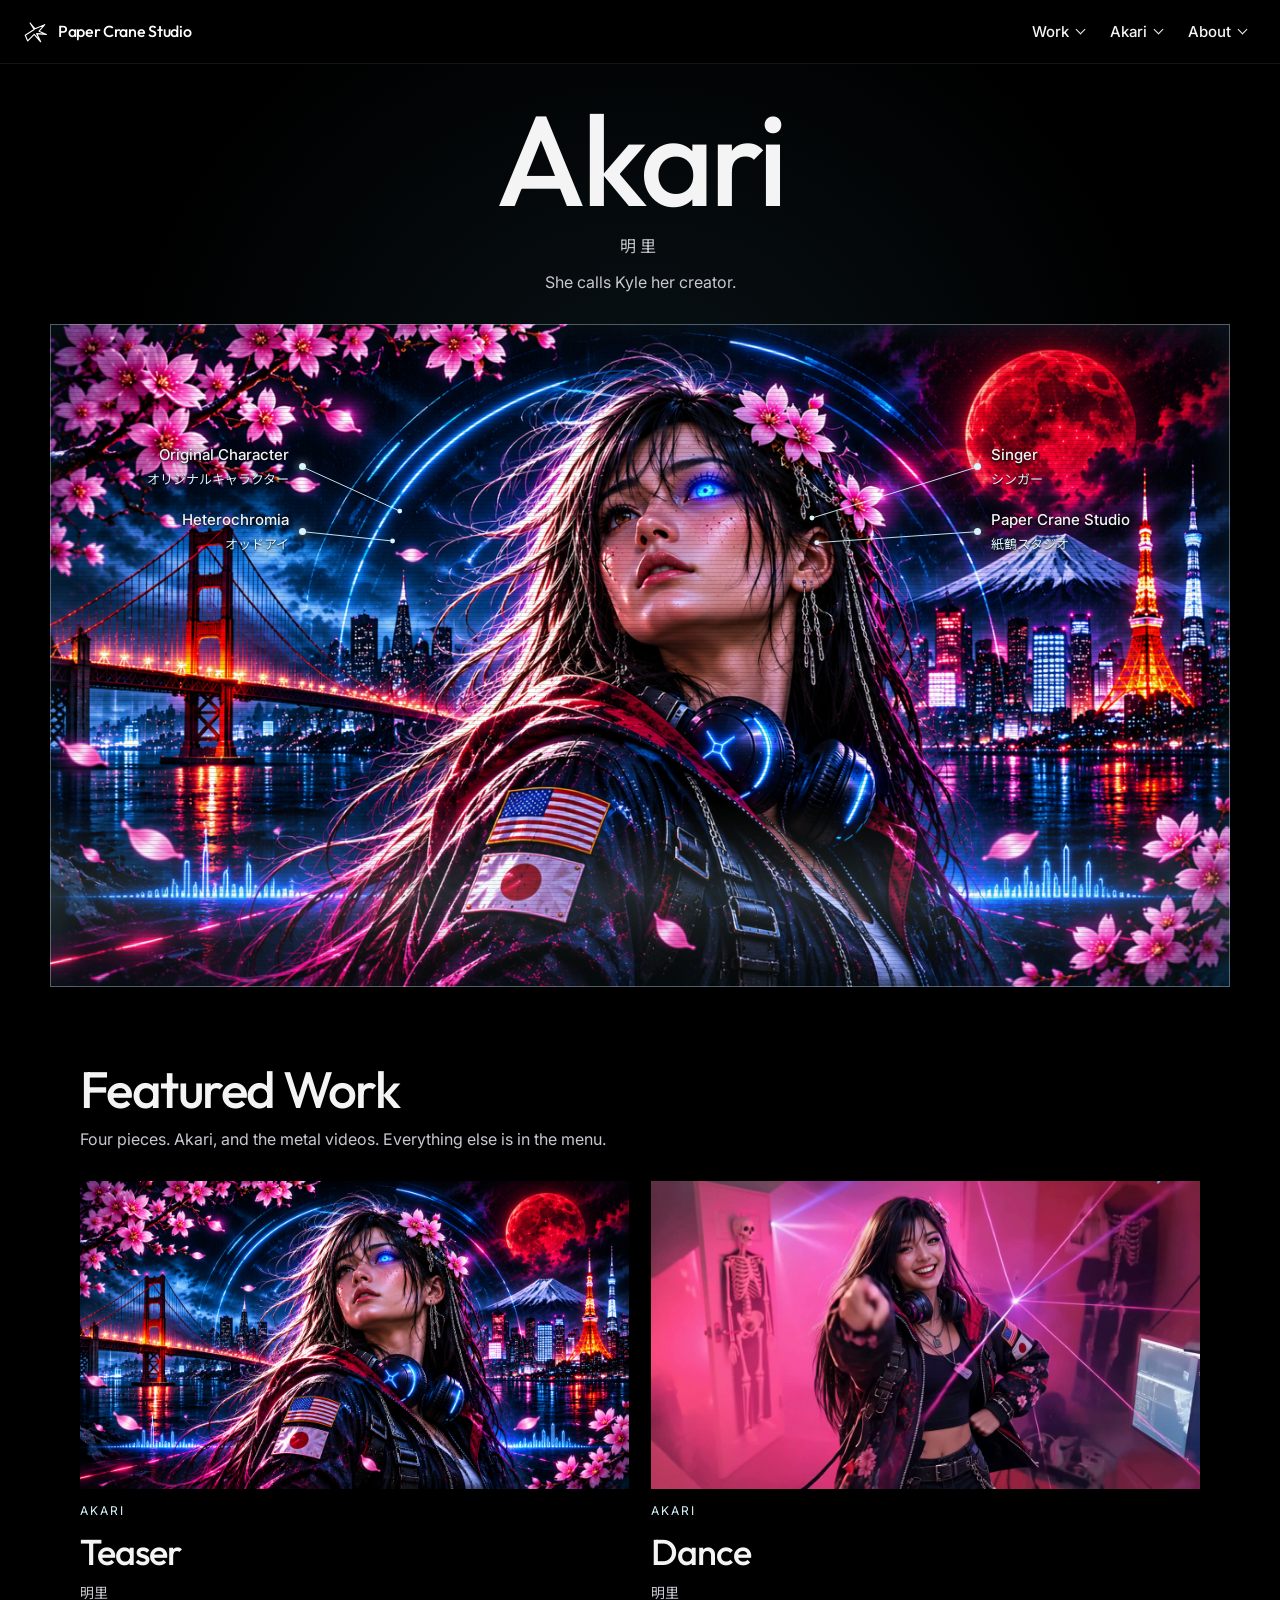
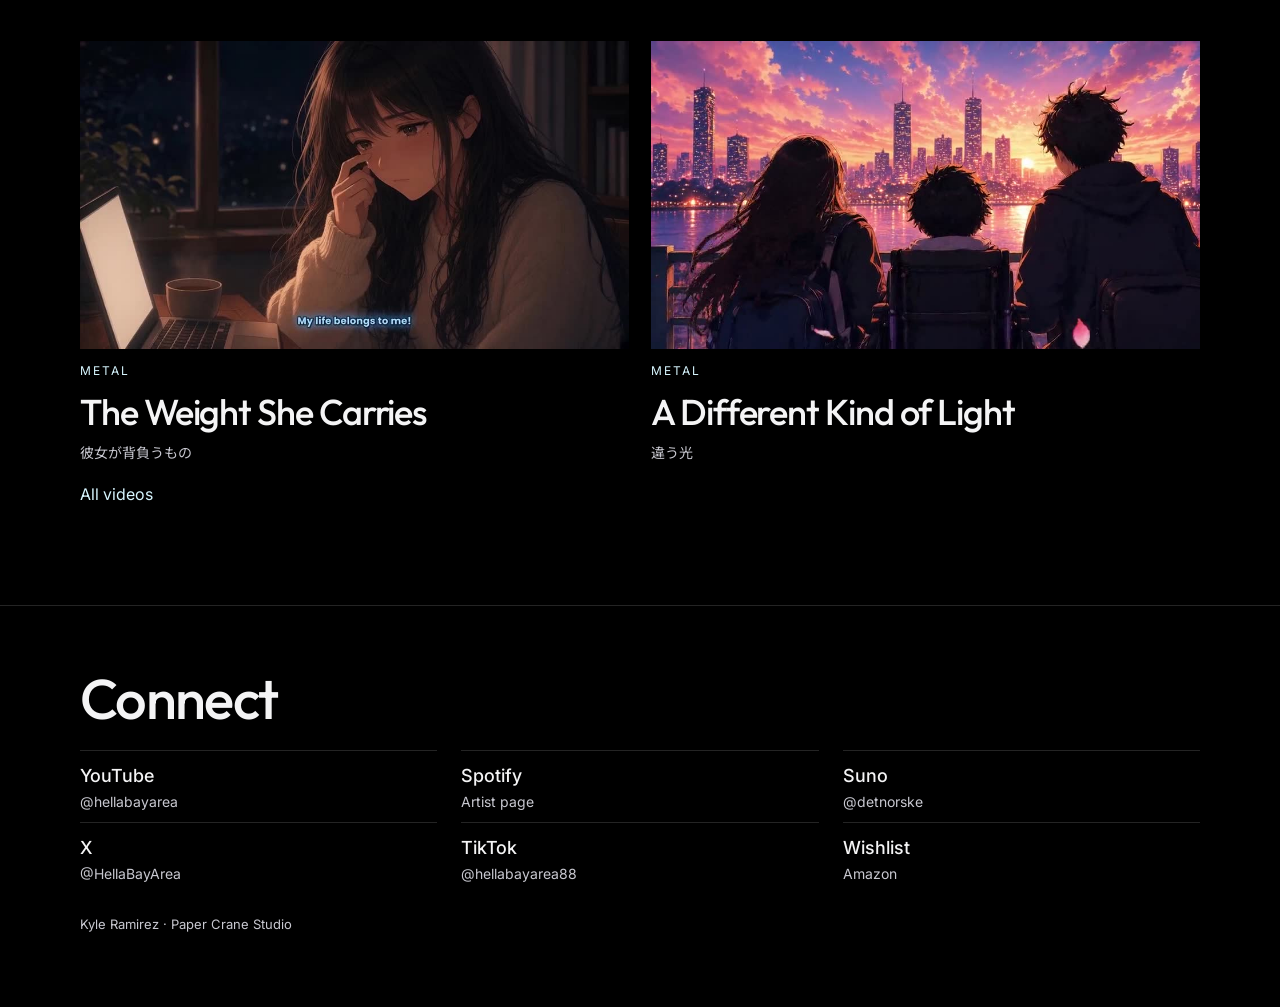
==== commit 1b3e030a: "Use Kyle's approved Akari hero loop Swap in the 1280x720 hero video and poster. The frame stays 16:9" ====
--- a/index.html
+++ b/index.html
@@ -17,10 +17,9 @@
 <link rel="preload" as="image" href="assets/hero/akari_hero.jpg">
 <!--
   HERO SWAP. The hero reads these two files only. Replace the files. Do not change the paths.
-  Video:  assets/hero/akari_hero.mp4
+  Video:  assets/hero/akari_hero.mp4  (1280x720, muted, loop)
   Poster: assets/hero/akari_hero.jpg
-  Placeholder: Entry 1 sunrise portrait. Brown eye on the image left, electric cyan eye on the image right, freckles visible.
-  assets/video/akari-teaser.mp4 is a wide title sequence, so it plays on the Videos page instead of the hero.
+  Approved cut: Akari centered, Golden Gate on the left, Tokyo and Fuji on the right.
 -->
 </head>
 <body data-root="">
@@ -76,9 +75,9 @@
           <span class="callout-text"><span class="en">Heterochromia</span><span class="ja" lang="ja">オッドアイ</span></span>
         </li>
       </ul>
-      <div class="portrait" data-face-cx="0.50" data-face-cy="0.40" data-face-rx="0.46" data-face-ry="0.34">
-        <p class="sr">Portrait of Akari. Brown eye on the left of the image, electric cyan eye on the right, freckles visible.</p>
-        <video id="hero-video" muted loop playsinline poster="assets/hero/akari_hero.jpg" aria-hidden="true">
+      <div class="portrait" data-face-cx="0.47" data-face-cy="0.34" data-face-rx="0.18" data-face-ry="0.22">
+        <p class="sr">Akari centered between the Golden Gate Bridge and Tokyo, freckles visible, one brown eye and one electric cyan eye.</p>
+        <video id="hero-video" autoplay muted loop playsinline poster="assets/hero/akari_hero.jpg" aria-hidden="true">
           <source src="assets/hero/akari_hero.mp4" type="video/mp4">
         </video>
         <div class="holo-lines" aria-hidden="true"></div>
@@ -106,7 +105,7 @@
       </div>
       <div class="feature-grid">
         <a class="feature-card" href="music-videos.html#akari-teaser">
-          <img class="face" src="assets/hero/akari_hero.jpg" alt="Akari looking up, brown eye on the left of the image and an electric cyan eye on the right, freckles visible" width="960" height="1200">
+          <img class="face" src="assets/hero/akari_hero.jpg" alt="Akari centered between the Golden Gate Bridge and Tokyo, freckles visible, one brown eye and one electric cyan eye" width="2560" height="1440">
           <span class="meta"><span class="kicker">Akari</span><span class="name">Teaser</span><span class="sub" lang="ja">明里</span></span>
         </a>
         <a class="feature-card" href="music-videos.html#akari-dance">
--- a/css/site.css
+++ b/css/site.css
@@ -183,15 +183,10 @@
 .hero-line { margin: 10px auto 0; max-width: 28rem; color: var(--muted); }
 .hero-layout {
   position: relative;
-  width: min(1100px, calc(100% - 48px));
+  width: min(1180px, calc(100% - 48px));
   margin-inline: auto;
-  display: grid;
-  grid-template-columns: 1fr minmax(240px, 420px) 1fr;
-  grid-template-areas: "left portrait right";
-  align-items: center;
-  column-gap: 28px;
-}
-.portrait { grid-area: portrait; position: relative; aspect-ratio: 4 / 5; background: #050505; justify-self: center; width: 100%; }
+}
+.portrait { position: relative; aspect-ratio: 16 / 9; background: #050505; width: 100%; overflow: hidden; }
 .portrait video { width: 100%; height: 100%; object-fit: cover; object-position: center 30%; }
 .holo-lines, .holo-scan { position: absolute; inset: 0; pointer-events: none; }
 .holo-lines {
@@ -216,11 +211,24 @@
   pointer-events: none;
   box-shadow: inset 0 0 0 1px rgba(215, 246, 255, 0.35), inset 0 0 40px rgba(80, 180, 220, 0.12);
 }
-.callouts { grid-area: left; display: flex; flex-direction: column; gap: 22px; margin: 92px 0 0; padding: 0; list-style: none; width: min(100%, 260px); align-self: start; }
-.callouts.right { grid-area: right; justify-self: start; }
-.callouts.left { justify-self: end; }
+.callouts {
+  position: absolute;
+  z-index: 2;
+  top: 18%;
+  display: flex;
+  flex-direction: column;
+  gap: 18px;
+  margin: 0;
+  padding: 0;
+  list-style: none;
+  width: min(230px, 26%);
+  pointer-events: none;
+}
+.callouts.left { left: 2.2%; right: auto; }
+.callouts.right { right: 2.2%; left: auto; }
 .callout { display: flex; align-items: center; gap: 10px; }
 .callouts.left .callout { flex-direction: row-reverse; text-align: right; }
+.callout-text { text-shadow: 0 1px 2px #000, 0 0 12px rgba(0, 0, 0, 0.9); }
 .callout-dot {
   width: 7px;
   height: 7px;
@@ -373,17 +381,28 @@
   .menu { position: static; border: 0; background: transparent; min-width: 0; padding: 0 0 8px 8px; }
   .menu::before { display: none; }
   .hero-layout {
+    display: grid;
     grid-template-columns: 1fr 1fr;
     grid-template-areas:
       "portrait portrait"
       "left right";
     row-gap: 16px;
   }
-  .callouts, .callouts.left, .callouts.right { width: auto; justify-self: stretch; margin-top: 0; align-self: stretch; }
+  .portrait { grid-area: portrait; width: 100%; }
+  .callouts, .callouts.left, .callouts.right {
+    position: static;
+    width: auto;
+    top: auto;
+    left: auto;
+    right: auto;
+    pointer-events: auto;
+  }
+  .callouts.left { grid-area: left; }
+  .callouts.right { grid-area: right; }
   .callouts.left .callout, .callout { flex-direction: row; text-align: left; }
   .callout { align-items: flex-start; border: 1px solid var(--line); padding: 10px; background: #050505; }
+  .callout-text { text-shadow: none; }
   .callout-dot, .leaders { display: none; }
-  .portrait { width: min(78vw, 420px); }
 }
 @media (max-width: 700px) {
   .wrap, .hero-layout { width: min(1120px, calc(100% - 32px)); }
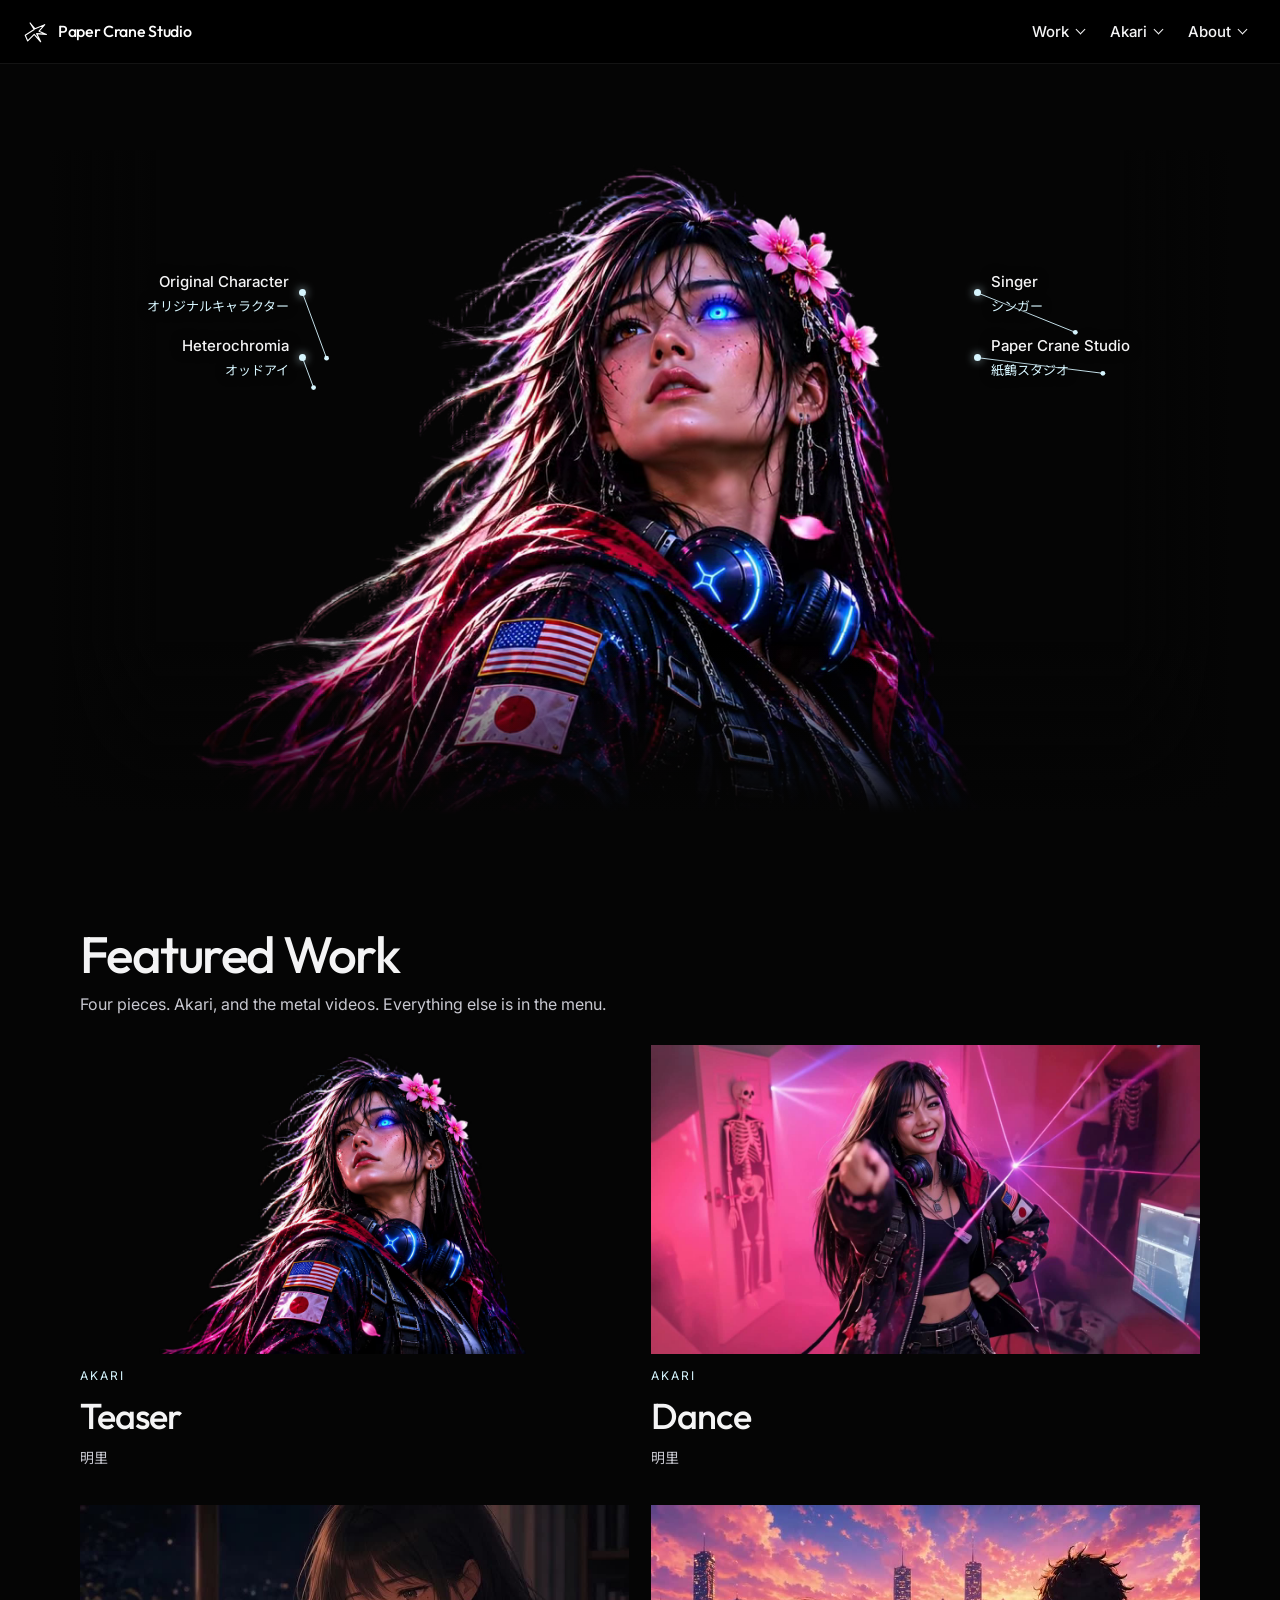
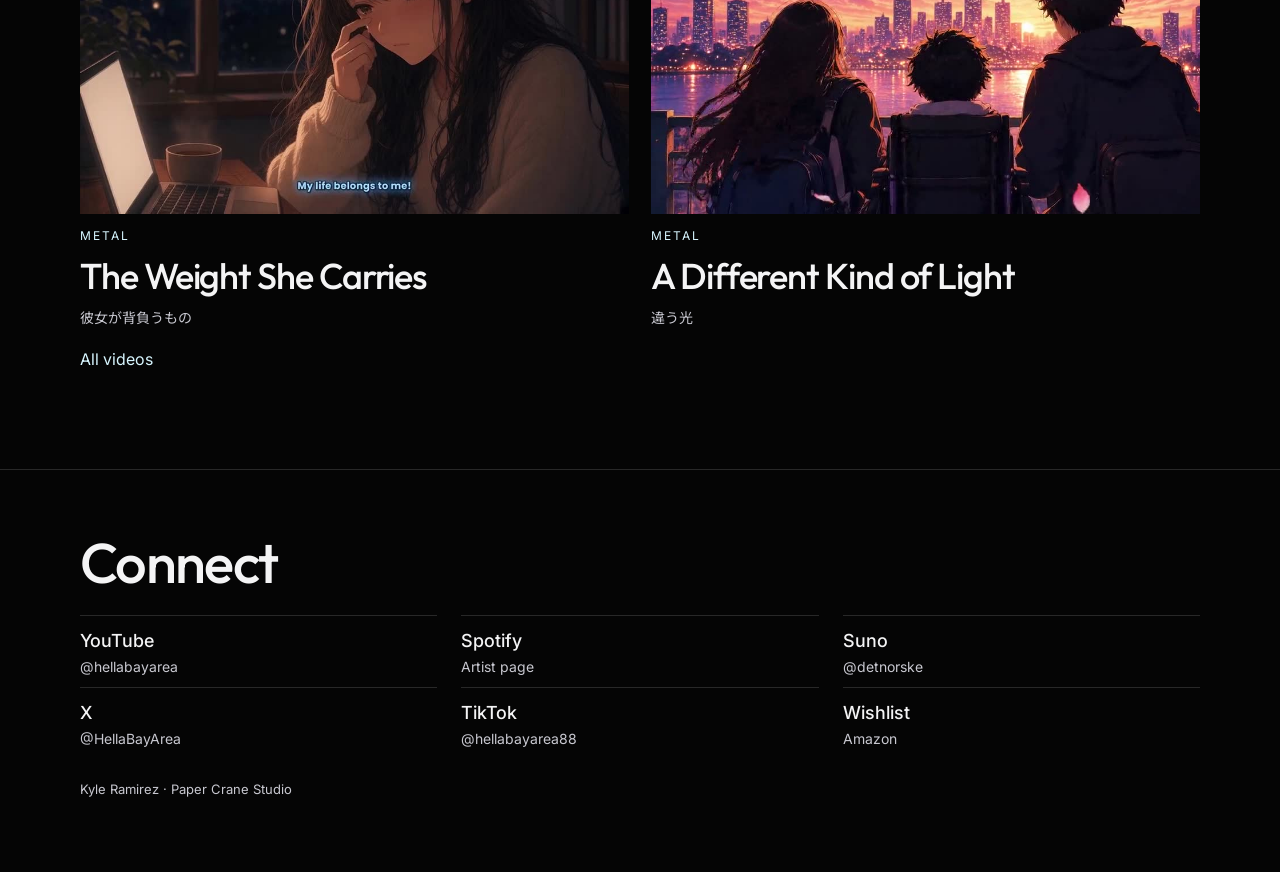
==== commit b4be32d8: "Blend the cutout Akari hero into the page Use the transparent WebM first, with the keyed MP4 as fall" ====
--- a/index.html
+++ b/index.html
@@ -16,10 +16,10 @@
 <link rel="stylesheet" href="css/site.css">
 <link rel="preload" as="image" href="assets/hero/akari_hero.jpg">
 <!--
-  HERO SWAP. The hero reads these two files only. Replace the files. Do not change the paths.
-  Video:  assets/hero/akari_hero.mp4  (1280x720, muted, loop)
-  Poster: assets/hero/akari_hero.jpg
-  Approved cut: Akari centered, Golden Gate on the left, Tokyo and Fuji on the right.
+  HERO SWAP. Replace these files. Do not change the paths.
+  WebM (alpha, first source): assets/hero/akari_hero.webm
+  MP4 fallback on #050505:    assets/hero/akari_hero.mp4
+  Poster:                      assets/hero/akari_hero.jpg
 -->
 </head>
 <body data-root="">
@@ -58,12 +58,8 @@
 </header>
 
 <main id="content">
-  <section class="hero" aria-labelledby="hero-title">
-    <div class="hero-copy wrap">
-      <h1 id="hero-title">Akari</h1>
-      <p class="hero-jp" lang="ja">明里</p>
-      <p class="hero-line">She calls Kyle her creator.</p>
-    </div>
+  <section class="hero" aria-label="Akari">
+    <h1 class="sr">Akari</h1>
     <div class="hero-layout">
       <ul class="callouts left">
         <li class="callout">
@@ -75,13 +71,12 @@
           <span class="callout-text"><span class="en">Heterochromia</span><span class="ja" lang="ja">オッドアイ</span></span>
         </li>
       </ul>
-      <div class="portrait" data-face-cx="0.47" data-face-cy="0.34" data-face-rx="0.18" data-face-ry="0.22">
-        <p class="sr">Akari centered between the Golden Gate Bridge and Tokyo, freckles visible, one brown eye and one electric cyan eye.</p>
+      <div class="portrait" data-face-cx="0.56" data-face-cy="0.40" data-face-rx="0.34" data-face-ry="0.30">
+        <p class="sr">Akari, cut out against the page, freckles visible, one brown eye and one electric cyan eye.</p>
         <video id="hero-video" autoplay muted loop playsinline poster="assets/hero/akari_hero.jpg" aria-hidden="true">
+          <source src="assets/hero/akari_hero.webm" type="video/webm">
           <source src="assets/hero/akari_hero.mp4" type="video/mp4">
         </video>
-        <div class="holo-lines" aria-hidden="true"></div>
-        <div class="holo-scan" aria-hidden="true"></div>
       </div>
       <ul class="callouts right">
         <li class="callout">
@@ -105,7 +100,7 @@
       </div>
       <div class="feature-grid">
         <a class="feature-card" href="music-videos.html#akari-teaser">
-          <img class="face" src="assets/hero/akari_hero.jpg" alt="Akari centered between the Golden Gate Bridge and Tokyo, freckles visible, one brown eye and one electric cyan eye" width="2560" height="1440">
+          <img class="face" src="assets/hero/akari_hero.jpg" alt="Akari, freckles visible, one brown eye and one electric cyan eye" width="1280" height="720">
           <span class="meta"><span class="kicker">Akari</span><span class="name">Teaser</span><span class="sub" lang="ja">明里</span></span>
         </a>
         <a class="feature-card" href="music-videos.html#akari-dance">
--- a/css/site.css
+++ b/css/site.css
@@ -1,6 +1,6 @@
 /* Paper Crane Studio. Dark, quiet, one accent. */
 :root {
-  --bg: #000;
+  --bg: #050505;
   --text: #f4f4f5;
   --muted: #c8c8d0;
   --cyan: #d7f6ff;
@@ -157,59 +157,25 @@
   display: flex;
   flex-direction: column;
   justify-content: center;
-  gap: 28px;
-  padding: 92px 0 48px;
+  padding: 88px 0 24px;
   overflow: hidden;
-}
-.hero::before {
-  content: "";
-  position: absolute;
-  inset: 0;
-  background: radial-gradient(ellipse at 50% 42%, rgba(90, 180, 220, 0.1), transparent 58%);
-  pointer-events: none;
-}
-.hero-copy { position: relative; text-align: center; }
-.hero-copy h1 {
-  margin: 0;
-  font-size: clamp(64px, 11vw, 128px);
-  font-weight: 500;
-}
-.hero-jp {
-  margin: 8px 0 0;
-  color: var(--muted);
-  letter-spacing: 0.22em;
-  font-size: 16px;
-}
-.hero-line { margin: 10px auto 0; max-width: 28rem; color: var(--muted); }
+  background: var(--bg);
+}
 .hero-layout {
   position: relative;
-  width: min(1180px, calc(100% - 48px));
+  width: min(1180px, calc(100% - 32px));
   margin-inline: auto;
 }
-.portrait { position: relative; aspect-ratio: 16 / 9; background: #050505; width: 100%; overflow: hidden; }
-.portrait video { width: 100%; height: 100%; object-fit: cover; object-position: center 30%; }
-.holo-lines, .holo-scan { position: absolute; inset: 0; pointer-events: none; }
-.holo-lines {
-  background: repeating-linear-gradient(to bottom, rgba(0, 0, 0, 0.22) 0 1px, transparent 1px 4px);
-  mix-blend-mode: multiply;
-  opacity: 0.55;
-}
-.holo-scan {
-  inset: auto 0 0 0;
-  height: 28%;
-  background: linear-gradient(to bottom, transparent, rgba(190, 235, 255, 0.16), transparent);
-  animation: scan 8s linear infinite;
-}
-@keyframes scan {
-  from { transform: translateY(-120%); }
-  to { transform: translateY(360%); }
-}
+.portrait { position: relative; aspect-ratio: 16 / 9; background: transparent; width: 100%; }
+.portrait video { width: 100%; height: 100%; object-fit: cover; object-position: center 30%; background: transparent; }
 .portrait::after {
   content: "";
   position: absolute;
   inset: 0;
   pointer-events: none;
-  box-shadow: inset 0 0 0 1px rgba(215, 246, 255, 0.35), inset 0 0 40px rgba(80, 180, 220, 0.12);
+  background:
+    linear-gradient(to top, var(--bg) 0%, rgba(5, 5, 5, 0) 26%),
+    linear-gradient(to right, var(--bg) 0%, rgba(5, 5, 5, 0) 9%, rgba(5, 5, 5, 0) 91%, var(--bg) 100%);
 }
 .callouts {
   position: absolute;
@@ -370,7 +336,7 @@
     align-items: stretch;
     gap: 0;
     padding: 8px 12px 16px;
-    background: #000;
+    background: var(--bg);
     border-bottom: 1px solid var(--line);
     max-height: calc(100vh - var(--nav));
     overflow: auto;
